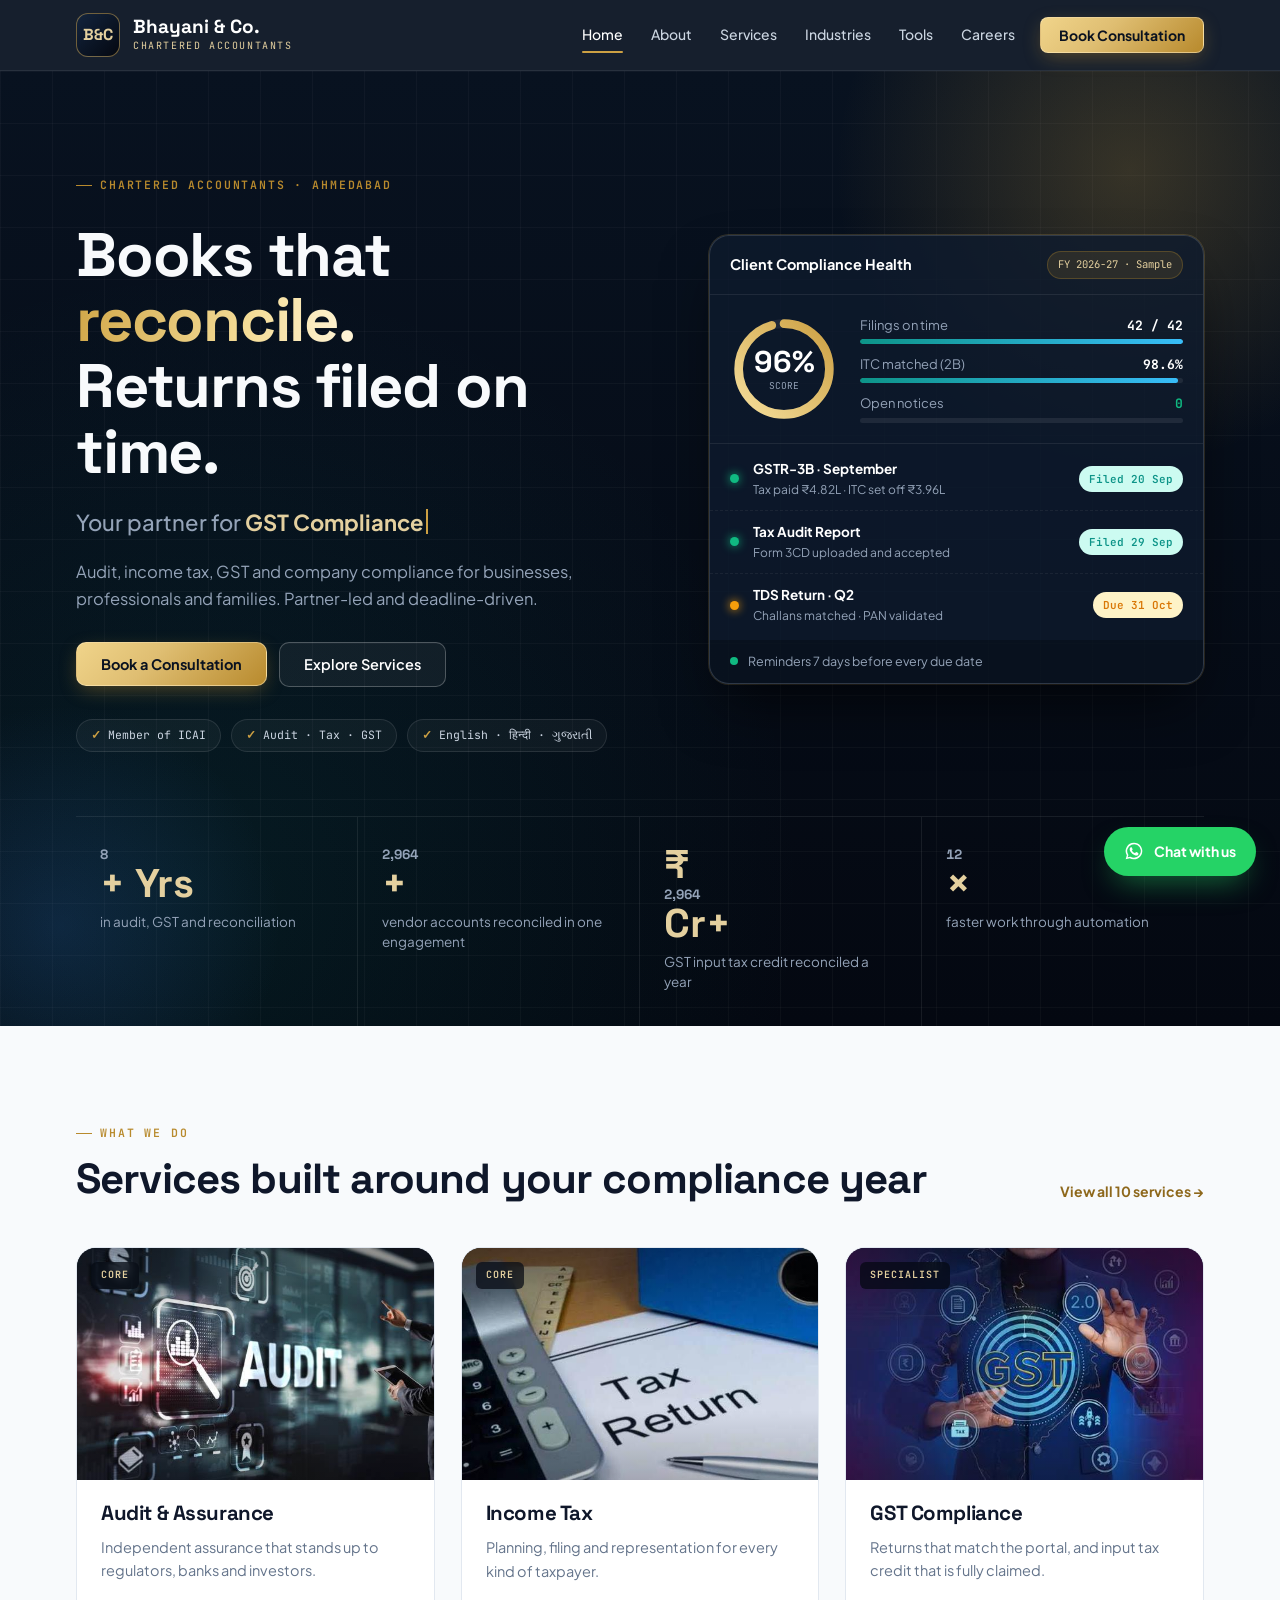
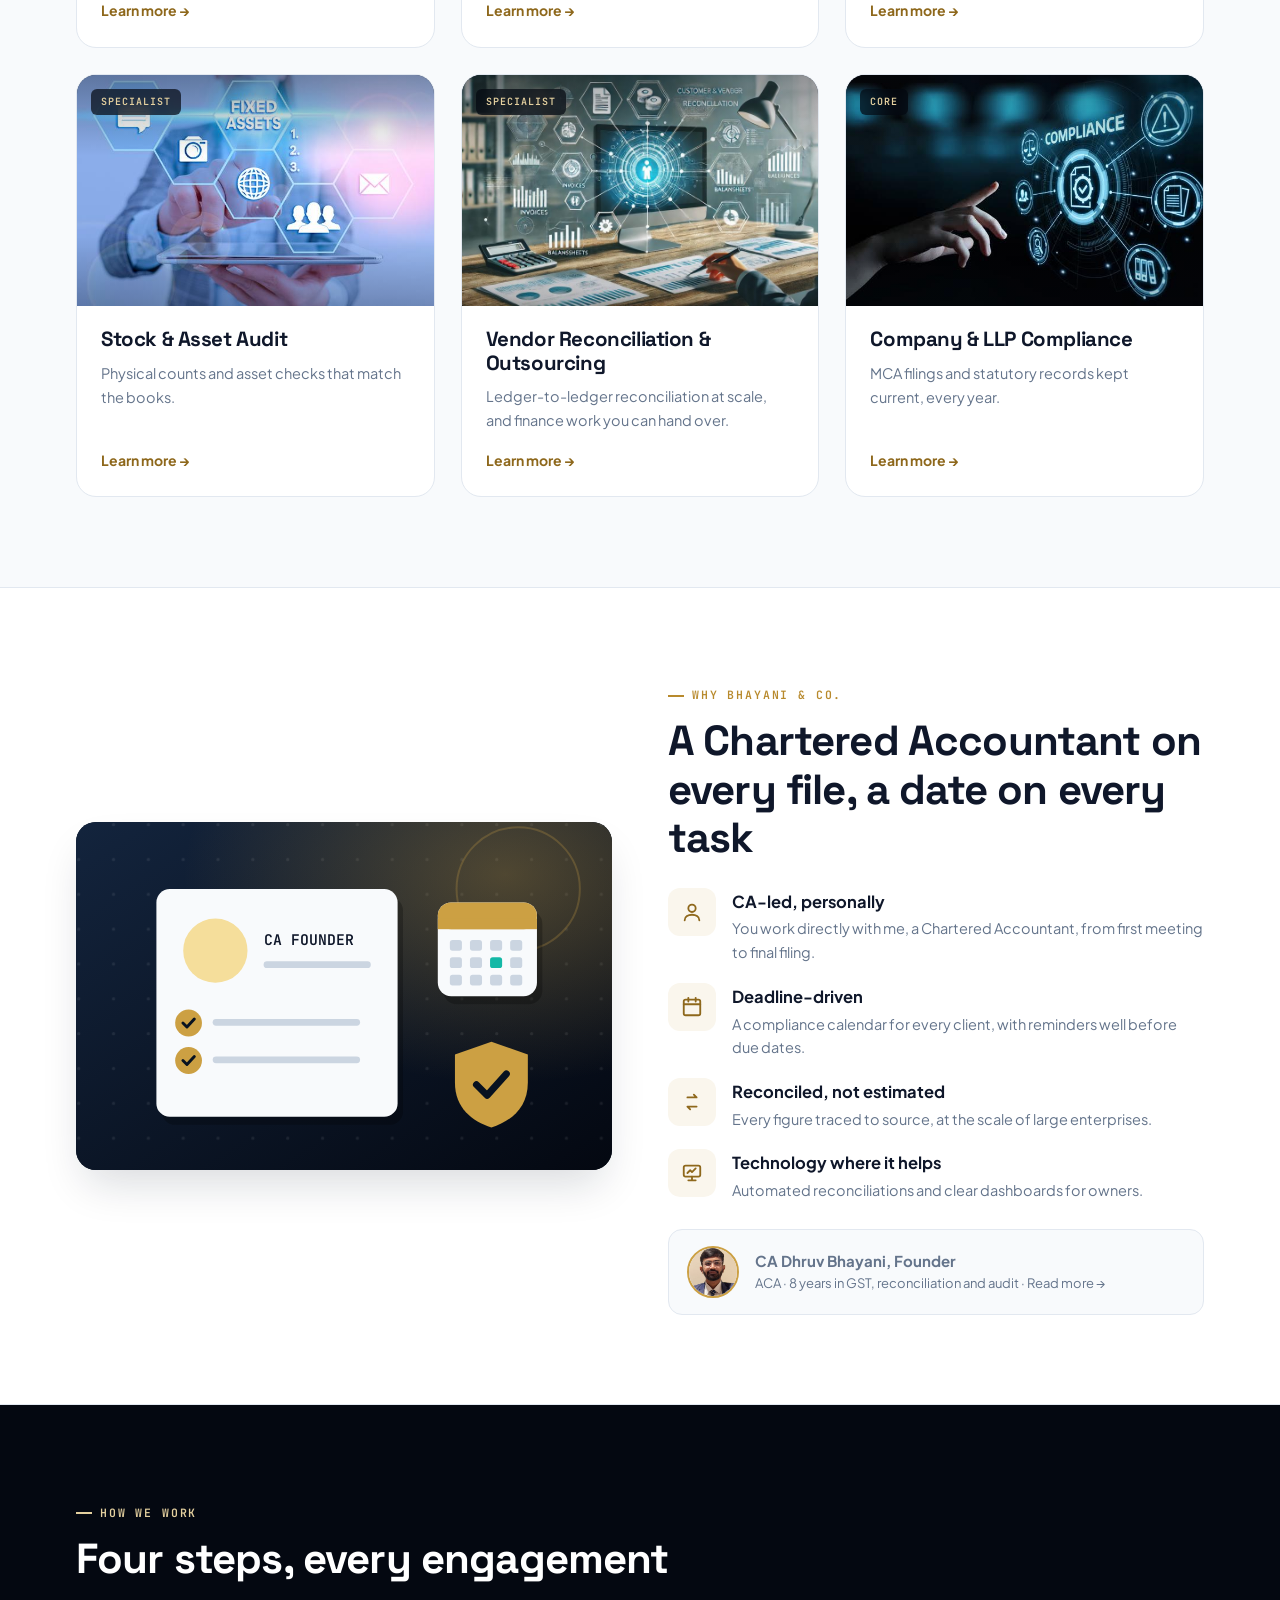
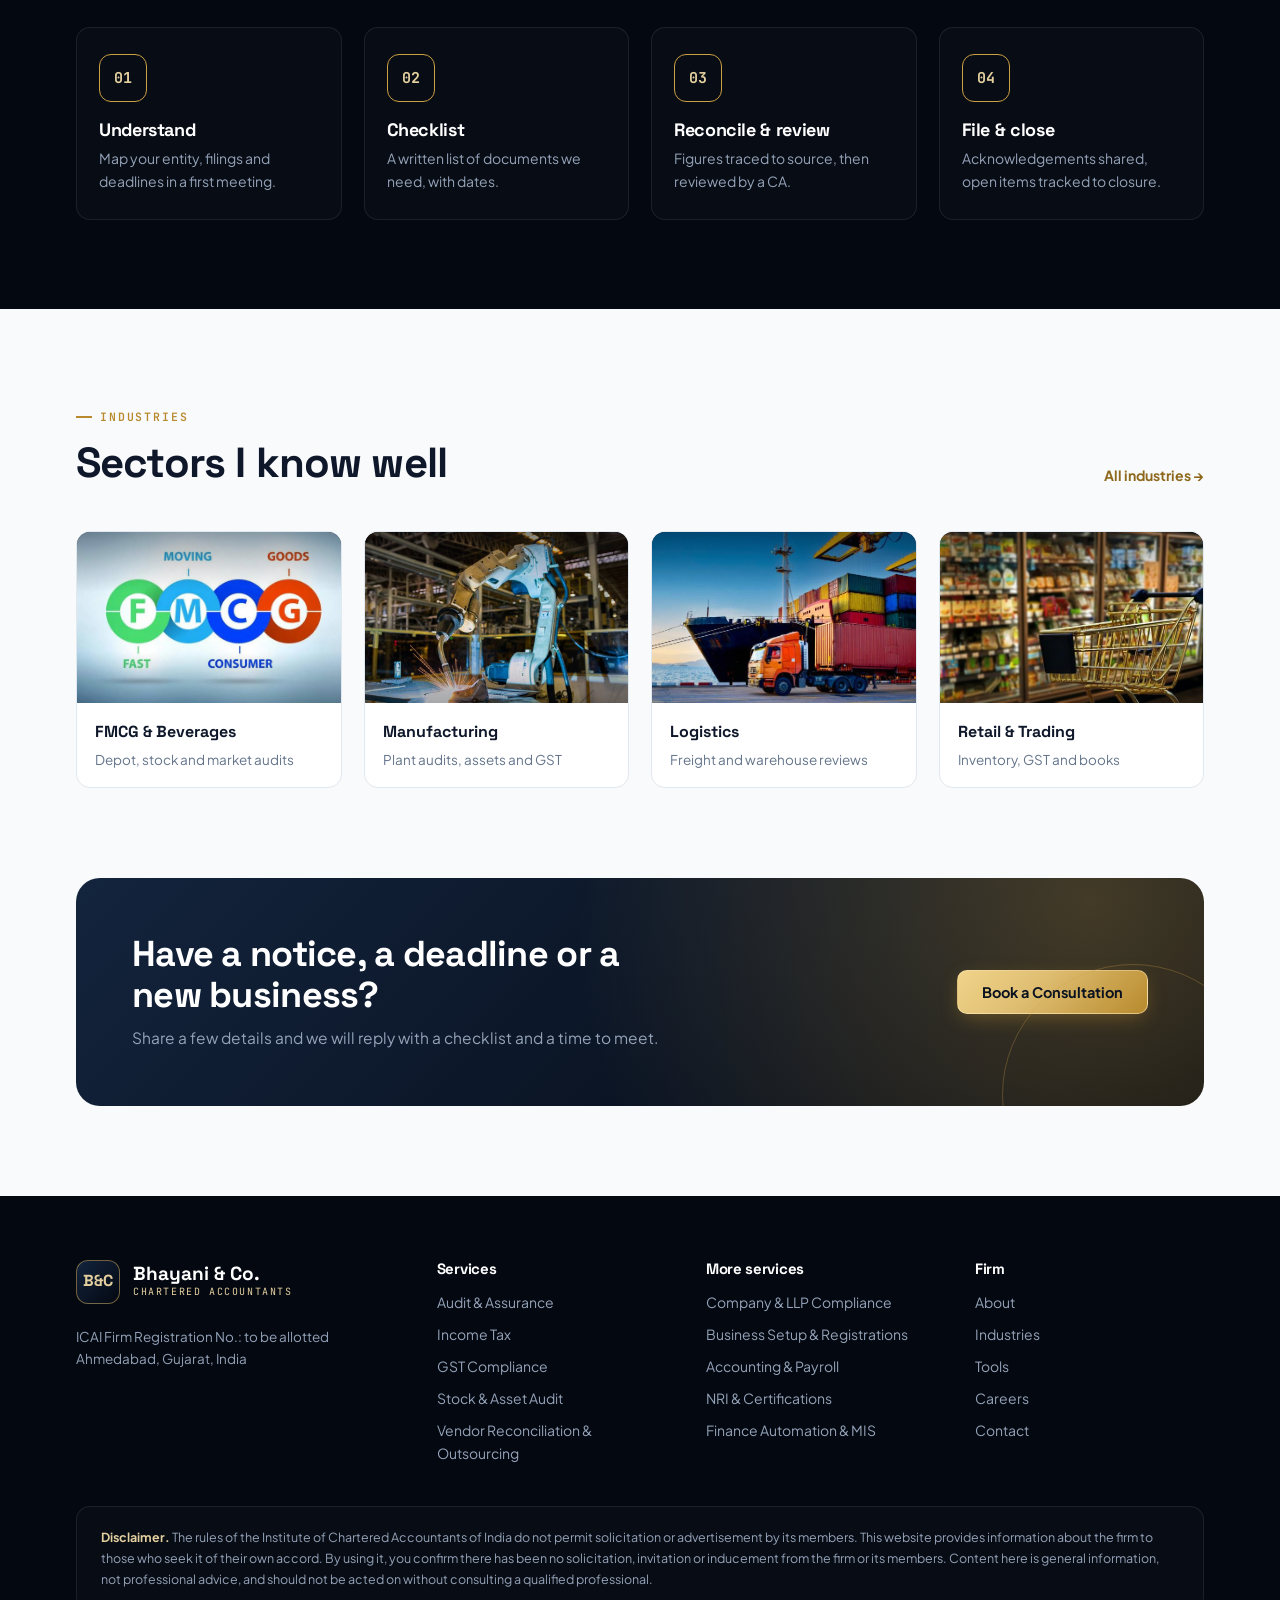
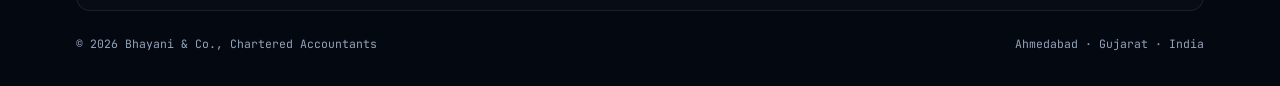
==== index.html @ aac31886 "Bhayani & Co. website Co-Authored-By: Claude Opus 5.5 <noreply@anthropic.com> Claude-Session: https:" ====
<!doctype html><html><head><meta charset=utf8><meta name=viewport content="width=device-width,initial-scale=1,viewport-fit=cover"><style>:root{color-scheme:light;box-sizing:border-box;padding-top:env(safe-area-inset-top,0px);padding-bottom:env(safe-area-inset-bottom,0px)}html{scroll-padding-top:env(safe-area-inset-top,0px)}body{margin:0;padding:0;font:14px -apple-system,BlinkMacSystemFont,sans-serif;background:#fff;color:#000}img{max-width:100%}[hidden]:not([hidden=until-found i]){display:none!important}</style></head><body>
<title>Bhayani &amp; Co. Chartered Accountants</title>
<meta name="description" content="Chartered Accountants in Ahmedabad: Audit, Income Tax, GST, Stock &amp; Asset Audit, Vendor Reconciliation, Company Compliance and Finance Automation.">
<link rel="preconnect" href="https://fonts.googleapis.com">
<link rel="preconnect" href="https://fonts.gstatic.com" crossorigin>
<link href="https://fonts.googleapis.com/css2?family=JetBrains+Mono:wght@400;500;600&family=Plus+Jakarta+Sans:wght@400;500;600;700;800&family=Space+Grotesk:wght@500;600;700&display=swap" rel="stylesheet">
<style>
:root{
  --navy-950:#040811; --navy-900:#081220; --navy-850:#0D1A2D; --navy-800:#13243D; --navy-700:#1D3457;
  --gold-50:#FAF6ED; --gold-100:#F4ECD7; --gold-200:#E4D09F; --gold-400:#CCA043; --gold-500:#B88A2D; --gold-600:#8E681C;
  --bg:#F8FAFC; --surface:#FFFFFF; --surface-alt:#F1F5F9; --border:#E2E8F0; --border-subtle:#EDF2F7;
  --ink:#0F172A; --ink-2:#334155; --muted:#64748B;
  --ok:#0D9488; --ok-soft:#CCFBF1; --warn:#D97706; --warn-soft:#FEF3C7; --flag:#E11D48; --flag-soft:#FFE4E6;
  --f-sans:"Plus Jakarta Sans",system-ui,-apple-system,"Segoe UI",sans-serif;
  --f-display:"Space Grotesk","Segoe UI",sans-serif;
  --f-mono:"JetBrains Mono",ui-monospace,Consolas,monospace;
  --shadow-sm:0 2px 6px -1px rgba(15,23,42,.06); --shadow-md:0 10px 25px -4px rgba(15,23,42,.08); --shadow-lg:0 22px 44px -10px rgba(15,23,42,.16);
  --wrap:1200px; --r-lg:20px; --r-md:14px;
}
[hidden]{display:none!important}
*{box-sizing:border-box;margin:0;padding:0}
html{scroll-behavior:smooth;scroll-padding-top:86px}
body{background:var(--bg);color:var(--ink);font-family:var(--f-sans);font-size:15.5px;line-height:1.65;-webkit-font-smoothing:antialiased;overflow-x:hidden}
a{color:inherit;text-decoration:none}
img{max-width:100%;display:block}
h1,h2,h3,h4{font-family:var(--f-display);letter-spacing:-.02em;line-height:1.15}
.wrap{max-width:var(--wrap);margin:0 auto;padding-inline:clamp(18px,4vw,36px)}
section{padding-block:clamp(56px,7vw,96px)}
:focus-visible{outline:2px solid var(--gold-400);outline-offset:3px;border-radius:6px}

/* progress */
#scroll-progress{position:fixed;top:0;left:0;height:3px;width:100%;transform-origin:left;transform:scaleX(0);background:linear-gradient(90deg,var(--gold-400),#F5DE9B);z-index:9999}

/* buttons */
.btn{display:inline-flex;align-items:center;justify-content:center;gap:8px;font:600 14.5px/1 var(--f-sans);padding:14px 24px;border-radius:10px;cursor:pointer;transition:transform .25s cubic-bezier(.16,1,.3,1),box-shadow .25s,border-color .25s,background .25s;border:1px solid transparent;white-space:nowrap;position:relative;overflow:hidden}
.btn:hover{transform:translateY(-2px)}
.btn-gold{background:linear-gradient(135deg,#F0D48A 0%,#DFBE72 40%,#B88A2D 100%);color:#0A1220;font-weight:700;box-shadow:0 6px 20px -4px rgba(184,138,45,.45);border-color:rgba(255,236,190,.5)}
.btn-gold:hover{box-shadow:0 12px 28px -6px rgba(204,160,67,.7),0 0 0 3px rgba(204,160,67,.18)}
.btn-gold::after{content:"";position:absolute;inset:0;background:linear-gradient(110deg,transparent 30%,rgba(255,255,255,.5) 50%,transparent 70%);transform:translateX(-120%);transition:transform .7s ease}
.btn-gold:hover::after{transform:translateX(120%)}
.btn-outline{border-color:rgba(255,255,255,.25);color:#fff;background:rgba(255,255,255,.05)}
.btn-outline:hover{border-color:var(--gold-400);background:rgba(255,255,255,.1)}
.btn-ghost{background:var(--surface);border-color:var(--border);color:var(--ink)}
.btn-ghost:hover{border-color:var(--gold-400);box-shadow:var(--shadow-sm)}
.btn-sm{padding:10px 16px;font-size:13.5px;border-radius:9px}
.link-arrow{display:inline-flex;align-items:center;gap:6px;font-weight:700;font-size:14px;color:var(--gold-600);transition:gap .25s}
.link-arrow:hover{gap:10px}

/* headings */
.eyebrow{display:inline-flex;align-items:center;gap:8px;font-family:var(--f-mono);font-size:11.5px;text-transform:uppercase;letter-spacing:.16em;color:var(--gold-500);font-weight:600;margin-bottom:12px}
.eyebrow::before{content:"";width:16px;height:1.5px;background:currentColor}
.h2{font-size:clamp(28px,3.6vw,42px);font-weight:700}
.lead{font-size:16.5px;color:var(--muted);max-width:60ch}
.sec-head{display:flex;justify-content:space-between;align-items:flex-end;gap:24px;flex-wrap:wrap;margin-bottom:44px}
.sec-head .lead{margin-top:12px}
.center{text-align:center}.center .lead{margin-inline:auto}

/* header */
.top{position:sticky;top:0;z-index:100;background:rgba(8,18,32,.94);backdrop-filter:blur(14px);-webkit-backdrop-filter:blur(14px);border-bottom:1px solid rgba(255,255,255,.08)}
.top .wrap{display:flex;align-items:center;justify-content:space-between;gap:16px;padding-block:13px}
.brand{display:flex;align-items:center;gap:13px}
.mark{width:44px;height:44px;border-radius:12px;background:linear-gradient(135deg,var(--navy-800),var(--navy-950));border:1px solid rgba(217,178,93,.5);display:grid;place-items:center;font-family:var(--f-display);font-weight:700;font-size:16px;color:var(--gold-200)}
.brand-name b{font-family:var(--f-display);font-size:19px;font-weight:700;color:#fff;display:block;line-height:1.15}
.brand-name small{font-family:var(--f-mono);font-size:10px;letter-spacing:.16em;text-transform:uppercase;color:var(--gold-200);display:block}
.nav{display:flex;align-items:center;gap:2px}
.nav a{font-size:14px;font-weight:500;color:#CBD5E1;padding:8px 13px;border-radius:8px;transition:color .2s,background .2s;position:relative}
.nav a:hover{color:#fff;background:rgba(255,255,255,.06)}
.nav a.on{color:#fff}
.nav a.on::after{content:"";position:absolute;left:13px;right:13px;bottom:2px;height:2px;border-radius:2px;background:var(--gold-400)}
.nav a.btn-gold,.nav a.btn-gold:hover{color:#0A1220;font-weight:700;background:linear-gradient(135deg,#F0D48A 0%,#DFBE72 40%,#B88A2D 100%);margin-left:10px;padding:10px 18px}
.nav a.btn-gold::after{content:"";position:absolute;inset:0;left:0;right:0;bottom:0;height:auto;border-radius:0;background:linear-gradient(110deg,transparent 30%,rgba(255,255,255,.5) 50%,transparent 70%);transform:translateX(-120%);transition:transform .7s ease}
.nav a.btn-gold:hover::after{transform:translateX(120%)}
.menu-btn{display:none;background:transparent;border:1px solid rgba(255,255,255,.2);color:#fff;padding:8px 14px;border-radius:8px;cursor:pointer;font:600 14px var(--f-sans)}
@media (max-width:1020px){
  .menu-btn{display:block}
  .nav{display:none;position:absolute;top:100%;left:0;right:0;flex-direction:column;align-items:stretch;background:var(--navy-900);border-bottom:1px solid rgba(255,255,255,.1);padding:14px 22px 22px;gap:4px}
  .nav.open{display:flex;animation:drop .3s ease}
  .nav a{padding:12px}
  .nav a.on::after{display:none}
  .nav a.btn-gold{margin:8px 0 0;justify-content:center}
}
@keyframes drop{from{opacity:0;transform:translateY(-8px)}to{opacity:1;transform:none}}

/* pages */
.page{animation:pageIn .55s cubic-bezier(.16,1,.3,1)}
@keyframes pageIn{from{opacity:0;transform:translateY(16px)}to{opacity:1;transform:none}}

/* page banner (inner pages) */
.banner{position:relative;overflow:hidden;color:#fff;background:radial-gradient(circle at 85% 20%,rgba(204,160,67,.2),transparent 45%),linear-gradient(180deg,var(--navy-900),var(--navy-950));padding-block:clamp(56px,7vw,88px) clamp(48px,6vw,72px)}
.banner::before{content:"";position:absolute;inset:0;background-image:linear-gradient(rgba(255,255,255,.03) 1px,transparent 1px),linear-gradient(90deg,rgba(255,255,255,.03) 1px,transparent 1px);background-size:52px 52px}
.banner .wrap{position:relative;display:grid;grid-template-columns:1.1fr .9fr;gap:40px;align-items:center}
.banner h1{font-size:clamp(32px,4.4vw,54px);font-weight:700;margin-bottom:14px}
.banner p{color:#94A3B8;font-size:16.5px;max-width:56ch}
.crumbs{font-family:var(--f-mono);font-size:12px;color:#94A3B8;margin-bottom:16px;letter-spacing:.06em}
.crumbs a{color:var(--gold-200)}
.banner .art{border-radius:var(--r-lg);overflow:hidden;box-shadow:0 30px 60px -20px rgba(0,0,0,.6);border:1px solid rgba(255,255,255,.12)}
@media (max-width:860px){.banner .wrap{grid-template-columns:1fr}.banner .art{max-width:520px}}

/* ---------- HOME HERO ---------- */
.hero{position:relative;overflow:hidden;color:#F8FAFC;background:radial-gradient(circle at 15% 85%,rgba(13,148,136,.12),transparent 45%),linear-gradient(180deg,var(--navy-900) 0%,var(--navy-950) 100%);padding-block:clamp(56px,8vw,96px) 0}
.hero::before{content:"";position:absolute;inset:0;background-image:linear-gradient(rgba(255,255,255,.03) 1px,transparent 1px),linear-gradient(90deg,rgba(255,255,255,.03) 1px,transparent 1px);background-size:52px 52px;pointer-events:none}
.hero-glow{position:absolute;border-radius:50%;pointer-events:none}
.hero-glow.g1{width:640px;height:640px;right:-170px;top:-220px;background:radial-gradient(circle,rgba(204,160,67,.24),transparent 65%);animation:drift 14s ease-in-out infinite alternate}
.hero-glow.g2{width:480px;height:480px;left:-180px;bottom:-140px;background:radial-gradient(circle,rgba(56,120,220,.18),transparent 65%);animation:drift2 18s ease-in-out infinite alternate}
@keyframes drift{50%{transform:translate(-90px,60px) scale(1.12)}100%{transform:translate(-30px,140px) scale(.95)}}
@keyframes drift2{to{transform:translate(120px,-80px) scale(1.15)}}
.scan{position:absolute;inset:0;pointer-events:none;overflow:hidden}
.scan::before{content:"";position:absolute;left:0;right:0;height:140px;top:-140px;background:linear-gradient(180deg,transparent,rgba(204,160,67,.07),transparent);animation:scan 7s linear 2.4s infinite}
@keyframes scan{to{transform:translateY(1400px)}}
.hero-grid{position:relative;z-index:1;display:grid;grid-template-columns:1.08fr .92fr;gap:52px;align-items:center}
.hero h1{font-size:clamp(36px,4.8vw,62px);font-weight:700;line-height:1.07;margin:16px 0 18px}
.hero h1 .g{background-image:linear-gradient(100deg,#D0A647 0%,#F5DE9B 30%,#FFF4D6 45%,#F5DE9B 60%,#D0A647 100%);background-size:220% 100%;-webkit-background-clip:text;background-clip:text;color:transparent;animation:shine 5s ease-in-out 2.2s infinite}
@keyframes shine{0%{background-position:100% 0}60%,100%{background-position:-120% 0}}
.typed{font-size:clamp(17px,2vw,22px);color:#94A3B8;margin-bottom:18px;font-weight:500;min-height:1.6em}
.typed b{color:var(--gold-200);font-weight:700}
.typed .caret{display:inline-block;width:2px;height:1.1em;background:var(--gold-400);margin-left:3px;vertical-align:-3px;animation:blink 1s steps(1) infinite}
@keyframes blink{50%{opacity:0}}
.hero-lead{font-size:16.5px;color:#94A3B8;max-width:54ch;margin-bottom:30px}
.cta-row{display:flex;flex-wrap:wrap;gap:12px}
.chips{display:flex;flex-wrap:wrap;gap:10px;margin-top:32px}
.chip-pill{font-family:var(--f-mono);font-size:11.5px;color:#CBD5E1;background:rgba(255,255,255,.04);border:1px solid rgba(255,255,255,.1);padding:6px 14px;border-radius:999px}
.chip-pill b{color:var(--gold-400)}
/* dashboard */
.dash-wrap{perspective:1200px;min-width:0}
.dash-float{animation:float 6s ease-in-out 3s infinite}
@keyframes float{50%{transform:translateY(-10px)}}
.dash-tilt{transition:transform .25s ease-out;transform-style:preserve-3d}
.dash{background:rgba(14,27,46,.8);backdrop-filter:blur(16px);border:1px solid rgba(255,255,255,.14);border-radius:var(--r-lg);box-shadow:0 30px 60px -15px rgba(0,0,0,.65),0 0 0 1px rgba(217,178,93,.2);overflow:hidden}
.dash-head{padding:15px 20px;display:flex;justify-content:space-between;align-items:center;gap:10px;border-bottom:1px solid rgba(255,255,255,.08);flex-wrap:wrap}
.dash-head b{font-size:14.5px;color:#fff}
.dash-chip{font-family:var(--f-mono);font-size:10.5px;padding:4px 10px;border-radius:999px;background:rgba(184,138,45,.15);color:var(--gold-200);border:1px solid rgba(184,138,45,.3)}
.dash-body{padding:20px;display:grid;grid-template-columns:auto 1fr;gap:22px;align-items:center;border-bottom:1px solid rgba(255,255,255,.08)}
.ring-box{position:relative;width:108px;height:108px}
.ring-arc{stroke-dasharray:264;stroke-dashoffset:264;animation:arc 1.6s cubic-bezier(.2,.7,.2,1) 1.9s forwards}
@keyframes arc{to{stroke-dashoffset:12}}
.ring-val{position:absolute;inset:0;display:flex;flex-direction:column;justify-content:center;align-items:center;line-height:1}
.ring-val b{font-family:var(--f-display);font-size:30px;color:#fff}
.ring-val small{font-family:var(--f-mono);font-size:9.5px;text-transform:uppercase;color:#94A3B8;margin-top:4px}
.kpi-list{display:grid;gap:10px}
.kpi-row{display:grid;grid-template-columns:1fr auto;font-size:13px;color:#94A3B8}
.kpi-row b{font-family:var(--f-mono);color:#fff}
.kpi-bar{grid-column:1/-1;height:5px;background:rgba(255,255,255,.08);border-radius:99px;overflow:hidden;margin-top:3px}
.kpi-bar i{display:block;height:100%;border-radius:99px;background:linear-gradient(90deg,var(--ok),#38BDF8);transform-origin:left;animation:grow 1.2s cubic-bezier(.2,.7,.2,1) 2s both}
@keyframes grow{from{transform:scaleX(0)}}
.filings{list-style:none;padding:4px 0}
.filings li{display:grid;grid-template-columns:10px 1fr auto;gap:13px;align-items:center;padding:10px 20px;border-bottom:1px dashed rgba(255,255,255,.06);animation:rise .6s ease both}
.filings li:last-child{border-bottom:0}
.filings li:nth-child(1){animation-delay:2.1s}.filings li:nth-child(2){animation-delay:2.22s}.filings li:nth-child(3){animation-delay:2.34s}
.filings b{display:block;font-size:13.5px;color:#fff}
.filings small{display:block;font-size:12px;color:#94A3B8}
.fl-dot{width:9px;height:9px;border-radius:50%}
.fl-dot.ok{background:#10B981;box-shadow:0 0 10px #10B981}.fl-dot.warn{background:#F59E0B;box-shadow:0 0 10px #F59E0B}
.pill{font-family:var(--f-mono);font-size:11px;font-weight:600;padding:4px 10px;border-radius:999px;white-space:nowrap}
.pill.ok{background:var(--ok-soft);color:var(--ok)}.pill.medium{background:var(--warn-soft);color:var(--warn)}.pill.urgent{background:var(--flag-soft);color:var(--flag)}
.dash-foot{padding:11px 20px;font-size:12.5px;color:#94A3B8;background:rgba(0,0,0,.25);display:flex;align-items:center;gap:10px}
.pulse-dot{width:8px;height:8px;border-radius:50%;background:#10B981;animation:pulse 2s infinite;flex:none}
@keyframes pulse{0%{box-shadow:0 0 0 0 rgba(16,185,129,.7)}70%{box-shadow:0 0 0 8px rgba(16,185,129,0)}100%{box-shadow:0 0 0 0 rgba(16,185,129,0)}}
/* stats */
.figures{position:relative;z-index:1;margin-top:64px;display:grid;grid-template-columns:repeat(4,1fr);border-top:1px solid rgba(255,255,255,.08)}
.figures>div{padding:28px 24px 34px;border-right:1px solid rgba(255,255,255,.08)}
.figures>div:last-child{border-right:0}
.figures strong{display:block;font-family:var(--f-display);font-size:clamp(28px,3.2vw,40px);font-weight:700;color:var(--gold-200);line-height:1;margin-bottom:8px;font-variant-numeric:tabular-nums}
.figures span{font-size:13.5px;color:#94A3B8;line-height:1.45;display:block}
@media (max-width:900px){.hero-grid{grid-template-columns:1fr}.figures{grid-template-columns:1fr 1fr}.figures>div:nth-child(2){border-right:0}.figures>div:nth-child(-n+2){border-bottom:1px solid rgba(255,255,255,.08)}}

/* ---------- ART (illustration / photo slot) ---------- */
.art{position:relative;aspect-ratio:400/260;background:var(--navy-900);overflow:hidden;max-width:100%}
.art svg,.art img{position:absolute;inset:0;width:100%;height:100%;object-fit:cover;transition:transform .7s cubic-bezier(.16,1,.3,1)}
.art img+.shade{position:absolute;inset:0;background:linear-gradient(180deg,rgba(4,8,17,.35) 0%,transparent 35%,transparent 70%,rgba(4,8,17,.25) 100%);pointer-events:none}
.art .fl{animation:artFloat 5s ease-in-out infinite}
.art .fl2{animation:artFloat 6s ease-in-out .8s infinite}
.art .pul{animation:artPulse 3.5s ease-in-out infinite;transform-box:fill-box;transform-origin:center}
@keyframes artFloat{50%{transform:translateY(-6px)}}
@keyframes artPulse{50%{opacity:.45;transform:scale(1.08)}}

/* ---------- SERVICE CARDS ---------- */
.svc-grid{display:grid;grid-template-columns:repeat(3,minmax(0,1fr));gap:26px}
.svc-card{background:var(--surface);border:1px solid var(--border);border-radius:var(--r-lg);overflow:hidden;display:flex;flex-direction:column;transition:transform .35s cubic-bezier(.16,1,.3,1),box-shadow .35s,border-color .35s;position:relative;isolation:isolate}
.svc-card:hover{transform:translateY(-6px);box-shadow:var(--shadow-lg);border-color:var(--gold-400)}
.svc-card:hover .art svg,.svc-card:hover .art img,.ind-card:hover .art svg,.ind-card:hover .art img{transform:scale(1.07)}
.svc-card .tagrow{position:absolute;top:14px;left:14px;z-index:2;display:flex;gap:6px}
.tag{font-family:var(--f-mono);font-size:10px;font-weight:600;text-transform:uppercase;letter-spacing:.1em;padding:5px 10px;border-radius:6px;background:rgba(4,8,17,.7);color:var(--gold-200);backdrop-filter:blur(6px)}
.tag.light{background:rgba(255,255,255,.9);color:var(--ink-2)}
.svc-body{padding:22px 24px 24px;display:flex;flex-direction:column;gap:10px;flex:1}
.svc-body h3{font-size:20.5px;font-weight:700}
.svc-body p{font-size:14.5px;color:var(--muted)}
.svc-body .link-arrow{margin-top:auto;padding-top:6px}
.svc-card::after{content:"";position:absolute;left:0;bottom:0;height:3px;width:100%;background:linear-gradient(90deg,var(--gold-500),#F5DE9B);transform:scaleX(0);transform-origin:left;transition:transform .45s cubic-bezier(.2,.7,.2,1)}
.svc-card:hover::after{transform:scaleX(1)}
@media (max-width:1000px){.svc-grid{grid-template-columns:repeat(2,minmax(0,1fr))}}
@media (max-width:640px){.svc-grid{grid-template-columns:1fr}}
.filters{display:flex;flex-wrap:wrap;gap:8px;margin-bottom:30px}
.chip-btn{font:600 13.5px var(--f-sans);padding:9px 18px;border-radius:999px;border:1px solid var(--border);background:var(--surface);color:var(--muted);cursor:pointer;transition:all .2s}
.chip-btn:hover{border-color:var(--gold-400);color:var(--ink)}
.chip-btn[aria-pressed="true"]{background:var(--navy-900);color:#fff;border-color:var(--navy-900)}
.svc-card.pop{animation:pop .45s cubic-bezier(.2,.7,.2,1) both;animation-delay:var(--pd,0s)}
@keyframes pop{from{opacity:0;transform:translateY(14px) scale(.98)}}

/* ---------- WHY ---------- */
.why{display:grid;grid-template-columns:1fr 1fr;gap:56px;align-items:center}
.why .art{border-radius:var(--r-lg);box-shadow:var(--shadow-lg)}
.why-list{display:grid;gap:18px;margin-top:26px}
.why-item{display:grid;grid-template-columns:48px 1fr;gap:16px;align-items:start}
.why-ico{width:48px;height:48px;border-radius:12px;background:var(--gold-50);color:var(--gold-600);display:grid;place-items:center;transition:transform .45s cubic-bezier(.3,1.6,.4,1),background .3s,color .3s}
.why-item:hover .why-ico{transform:rotate(-8deg) scale(1.1);background:var(--navy-900);color:var(--gold-200)}
.why-item b{display:block;font-size:16.5px;margin-bottom:2px}
.why-item p{font-size:14.5px;color:var(--muted)}
@media (max-width:900px){.why{grid-template-columns:1fr;gap:32px}}

/* ---------- PROCESS ---------- */
.dark{background:var(--navy-950);color:#fff}
.dark .lead{color:#94A3B8}
.dark .eyebrow{color:var(--gold-200)}
.steps{display:grid;grid-template-columns:repeat(4,1fr);gap:22px;list-style:none;counter-reset:s;margin-top:8px}
.step{position:relative;padding:26px 22px;border:1px solid rgba(255,255,255,.08);border-radius:var(--r-md);background:rgba(255,255,255,.02);transition:border-color .3s,background .3s,transform .35s cubic-bezier(.16,1,.3,1)}
.step:hover{border-color:rgba(204,160,67,.5);background:rgba(204,160,67,.05);transform:translateY(-4px)}
.step::before{counter-increment:s;content:counter(s,decimal-leading-zero);display:grid;place-items:center;width:46px;height:46px;border-radius:12px;border:1.5px solid var(--gold-400);color:var(--gold-200);font:700 15px var(--f-mono);margin-bottom:18px;transition:background .3s,color .3s,transform .35s}
.step:hover::before{background:var(--gold-400);color:var(--navy-950);transform:rotate(-6deg)}
.step h4{font-size:18px;margin-bottom:6px}
.step p{font-size:14px;color:#94A3B8}
@media (max-width:900px){.steps{grid-template-columns:1fr 1fr}}
@media (max-width:520px){.steps{grid-template-columns:1fr}}

/* ---------- CTA band ---------- */
.cta-band{position:relative;overflow:hidden;border-radius:24px;padding:clamp(34px,5vw,56px);background:radial-gradient(circle at 90% 10%,rgba(204,160,67,.3),transparent 50%),linear-gradient(135deg,var(--navy-800),var(--navy-950));color:#fff;display:flex;justify-content:space-between;align-items:center;gap:28px;flex-wrap:wrap}
.cta-band h2{font-size:clamp(24px,3vw,36px);max-width:22ch}
.cta-band p{color:#94A3B8;margin-top:8px}
.cta-band::after{content:"";position:absolute;width:260px;height:260px;right:-60px;bottom:-120px;border-radius:50%;border:1px solid rgba(204,160,67,.3);animation:spin 30s linear infinite}
@keyframes spin{to{transform:rotate(360deg)}}

/* ---------- INDUSTRIES ---------- */
.ind-grid{display:grid;grid-template-columns:repeat(4,minmax(0,1fr));gap:22px}
.ind-card{border-radius:var(--r-md);overflow:hidden;background:var(--surface);border:1px solid var(--border);transition:transform .35s cubic-bezier(.16,1,.3,1),box-shadow .35s,border-color .35s}
.ind-card:hover{transform:translateY(-5px);box-shadow:var(--shadow-lg);border-color:var(--gold-400)}
.ind-card div.t{padding:16px 18px}
.ind-card b{display:block;font-size:16px;font-family:var(--f-display)}
.ind-card span{font-size:13.5px;color:var(--muted)}
@media (max-width:1000px){.ind-grid{grid-template-columns:repeat(2,minmax(0,1fr))}}
@media (max-width:560px){.ind-grid{gap:12px}.ind-card div.t{padding:12px}.ind-card b{font-size:14.5px}.ind-card span{font-size:12.5px}}
@media (max-width:600px){.banner .art{max-width:none;aspect-ratio:400/200}.banner{padding-block:40px 36px}.svc-body{padding:18px 20px 20px}}

/* ---------- SERVICE DETAIL ---------- */
.sub-grid{display:grid;grid-template-columns:repeat(3,minmax(0,1fr));gap:20px}
.sub{background:var(--surface);border:1px solid var(--border);border-radius:var(--r-md);padding:24px;transition:transform .35s cubic-bezier(.16,1,.3,1),box-shadow .35s,border-color .35s}
.sub:hover{transform:translateY(-4px);box-shadow:var(--shadow-md);border-color:var(--gold-400)}
.sub .ic{width:44px;height:44px;border-radius:11px;background:var(--gold-50);color:var(--gold-600);display:grid;place-items:center;margin-bottom:14px;transition:transform .45s cubic-bezier(.3,1.6,.4,1),background .3s,color .3s}
.sub:hover .ic{transform:rotate(-8deg) scale(1.1);background:var(--navy-900);color:var(--gold-200)}
.sub h4{font-size:16.5px;margin-bottom:6px}
.sub p{font-size:14px;color:var(--muted)}
@media (max-width:960px){.sub-grid{grid-template-columns:1fr 1fr}}
@media (max-width:560px){.sub-grid{grid-template-columns:1fr}}
.two-col{display:grid;grid-template-columns:1fr 1fr;gap:26px;margin-top:40px}
.panel{background:var(--surface);border:1px solid var(--border);border-radius:var(--r-lg);padding:28px}
.panel h3{font-size:19px;margin-bottom:14px}
.panel ul{list-style:none;display:grid;gap:10px}
.panel li{display:grid;grid-template-columns:20px 1fr;gap:10px;font-size:14.5px;color:var(--ink-2)}
.panel li::before{content:"✓";color:var(--ok);font-weight:800}
.panel.navy{background:linear-gradient(135deg,var(--navy-850),var(--navy-950));color:#fff;border-color:transparent}
.panel.navy p{color:#94A3B8;margin-bottom:18px}
@media (max-width:820px){.two-col{grid-template-columns:1fr}}
.more-svc{display:flex;gap:10px;flex-wrap:wrap;margin-top:20px}
.more-svc a{font-size:13.5px;font-weight:600;padding:8px 14px;border-radius:999px;border:1px solid var(--border);background:var(--surface);transition:border-color .2s,transform .2s}
.more-svc a:hover{border-color:var(--gold-400);transform:translateY(-2px)}

/* ---------- ABOUT ---------- */
.values{display:grid;grid-template-columns:repeat(3,minmax(0,1fr));gap:20px}
.value{padding:26px;border-radius:var(--r-md);background:var(--surface);border:1px solid var(--border);transition:transform .35s cubic-bezier(.16,1,.3,1),box-shadow .35s}
.value:hover{transform:translateY(-4px);box-shadow:var(--shadow-md)}
.value b{display:block;font-family:var(--f-display);font-size:18px;margin:12px 0 6px}
.value p{font-size:14.5px;color:var(--muted)}
@media (max-width:860px){.values{grid-template-columns:1fr}}
.partners{display:grid;grid-template-columns:1fr 1fr;gap:26px}
.person{background:var(--surface);border:1px solid var(--border);border-radius:var(--r-lg);overflow:hidden;transition:transform .35s cubic-bezier(.16,1,.3,1),box-shadow .35s}
.person:hover{transform:translateY(-4px);box-shadow:var(--shadow-lg)}
.person-head{background:linear-gradient(135deg,var(--navy-850),var(--navy-950));color:#fff;padding:26px 28px;display:flex;align-items:center;gap:20px}
.avatar{width:74px;height:74px;border-radius:50%;border:2px solid var(--gold-400);background:var(--navy-900);color:var(--gold-200);font:700 25px var(--f-display);display:grid;place-items:center;flex:none}
.avatar.tbd{border-style:dashed;color:#64748B}
.person-head h3{font-size:22px}
.quals{font-family:var(--f-mono);font-size:12px;color:var(--gold-200);margin-top:4px}
.person-body{padding:24px 28px 28px;display:grid;gap:14px}
.person-body p{font-size:14.5px;color:var(--muted)}
.areas{display:flex;flex-wrap:wrap;gap:8px}
.areas span{font-size:12.5px;font-weight:600;padding:5px 11px;border-radius:6px;background:var(--surface-alt);color:var(--ink-2)}
@media (max-width:860px){.partners{grid-template-columns:1fr}}


/* ---------- FOUNDER ---------- */
.founder{display:grid;grid-template-columns:340px 1fr;gap:48px;align-items:start}
.prof{position:sticky;top:100px;background:linear-gradient(160deg,var(--navy-850),var(--navy-950));color:#fff;border-radius:var(--r-lg);padding:32px 28px;text-align:center;box-shadow:var(--shadow-lg);display:grid;justify-items:center;gap:10px;overflow:hidden;isolation:isolate}
.prof::before{content:"";position:absolute;width:300px;height:300px;top:-150px;right:-120px;border-radius:50%;background:radial-gradient(circle,rgba(204,160,67,.3),transparent 65%);z-index:-1}
.prof-photo{width:148px;height:148px;border-radius:50%;padding:4px;background:conic-gradient(from 0deg,#F5DE9B,#B88A2D,#F5DE9B,#B88A2D,#F5DE9B);animation:spin 12s linear infinite;margin-bottom:8px;position:relative}
.prof-photo>*{animation:spin 12s linear infinite reverse}
.prof-photo img{object-position:50% 30%}
.prof-photo span,.prof-photo img{width:100%;height:100%;border-radius:50%;display:grid;place-items:center;background:var(--navy-900);border:4px solid var(--navy-900);font:700 44px var(--f-display);color:var(--gold-200);object-fit:cover}
.prof h3{font-size:24px}
.prof .quals{margin:0}
.prof-tag{font-size:13px;color:#94A3B8;line-height:1.5;margin-bottom:6px}
.prof-facts{list-style:none;width:100%;margin-top:14px;border-top:1px solid rgba(255,255,255,.1);text-align:left}
.prof-facts li{display:flex;justify-content:space-between;gap:12px;padding:10px 0;border-bottom:1px solid rgba(255,255,255,.08);font-size:13.5px}
.prof-facts small{font-family:var(--f-mono);font-size:10.5px;text-transform:uppercase;letter-spacing:.08em;color:#94A3B8;padding-top:2px}
.prof-facts span{font-weight:600;text-align:right;min-width:0;overflow-wrap:anywhere}
.bio{display:grid;gap:26px;min-width:0}
.bio p{color:var(--ink-2);font-size:15.5px;margin-bottom:12px;max-width:68ch}
.bio .bio-lead{font-family:var(--f-display);font-size:clamp(19px,2vw,23px);font-weight:600;color:var(--ink);line-height:1.4}
.bio-stats{display:grid;grid-template-columns:repeat(4,minmax(0,1fr));gap:1px;background:var(--border);border:1px solid var(--border);border-radius:var(--r-md);overflow:hidden}
.bio-stats div{background:var(--bg);padding:18px 16px}
.bio-stats b{display:block;font-family:var(--f-display);font-size:24px;color:var(--gold-600);line-height:1.1;margin-bottom:4px}
.bio-stats span{font-size:12.5px;color:var(--muted);line-height:1.4;display:block}
.bio-h{font-family:var(--f-mono);font-size:12px;text-transform:uppercase;letter-spacing:.14em;color:var(--gold-600);margin-bottom:12px}
.timeline{list-style:none;position:relative;padding-left:28px;display:grid;gap:22px;margin-top:-14px}
.timeline::before{content:"";position:absolute;left:7px;top:6px;bottom:6px;width:2px;background:linear-gradient(180deg,var(--gold-400),var(--border))}
.timeline li{position:relative}
.timeline li::before{content:"";position:absolute;left:-27px;top:5px;width:12px;height:12px;border-radius:50%;background:var(--surface);border:3px solid var(--gold-400);transition:transform .3s,background .3s}
.timeline li:first-child::before{background:var(--gold-400);box-shadow:0 0 0 5px rgba(204,160,67,.2)}
.timeline li:hover::before{transform:scale(1.3);background:var(--gold-400)}
.timeline .when{font-family:var(--f-mono);font-size:11.5px;color:var(--muted)}
.timeline b{display:block;font-size:16.5px;font-family:var(--f-display)}
.timeline em{display:block;font-style:normal;font-size:13.5px;color:var(--gold-600);font-weight:600;margin-bottom:4px}
.timeline p{font-size:14.5px;margin:0;color:var(--muted)}
.bio-grid{display:grid;grid-template-columns:1fr 1fr;gap:32px}
.edu{list-style:none;display:grid;gap:12px}
.edu b{display:block;font-size:15px}
.edu span{font-size:13.5px;color:var(--muted)}
@media (max-width:980px){.founder{grid-template-columns:1fr}.prof{position:static;max-width:460px;margin-inline:auto;width:100%}.bio-stats{grid-template-columns:1fr 1fr}}
@media (max-width:600px){.bio-grid{grid-template-columns:1fr}}
.founder-strip{display:flex;align-items:center;gap:16px;margin-top:26px;padding:16px 18px;border:1px solid var(--border);border-radius:var(--r-md);background:var(--bg);transition:border-color .3s,transform .3s}
.founder-strip:hover{border-color:var(--gold-400);transform:translateY(-2px)}
.founder-strip .fs-ph{width:52px;height:52px;border-radius:50%;flex:none;border:2px solid var(--gold-400);background:var(--navy-900);color:var(--gold-200);display:grid;place-items:center;font:700 18px var(--f-display);overflow:hidden}
.founder-strip .fs-ph img{width:100%;height:100%;object-fit:cover}
.founder-strip b{display:block;font-size:15px}
.founder-strip span{font-size:13px;color:var(--muted)}

/* ---------- TOOLS ---------- */
.tools-grid{display:grid;grid-template-columns:.95fr 1.05fr;gap:26px}
.tool-card{background:var(--surface);border:1px solid var(--border);border-radius:var(--r-lg);box-shadow:var(--shadow-sm);overflow:hidden}
.tool-header{padding:20px 24px;border-bottom:1px solid var(--border);display:flex;justify-content:space-between;align-items:center;flex-wrap:wrap;gap:12px}
.tool-header h3{font-size:19px}
.tool-header small{font-family:var(--f-mono);font-size:11px;color:var(--muted)}
.calc-body{padding:24px;display:grid;gap:18px}
.field-lbl{display:grid;gap:7px;font-size:13.5px;font-weight:700}
.inp{font:500 15px var(--f-sans);padding:12px 14px;border-radius:10px;border:1px solid var(--border);background:var(--bg);color:var(--ink);width:100%;transition:border-color .2s,box-shadow .2s}
.inp:focus{outline:none;border-color:var(--gold-400);box-shadow:0 0 0 3px rgba(184,138,45,.22)}
.segmented{display:grid;grid-template-columns:1fr 1fr;background:var(--surface-alt);padding:4px;border-radius:10px;gap:4px}
.segmented button{border:0;background:transparent;padding:9px;border-radius:8px;font:600 13px var(--f-sans);color:var(--muted);cursor:pointer;transition:all .15s}
.segmented button[aria-pressed="true"]{background:var(--surface);color:var(--ink);box-shadow:0 2px 5px rgba(0,0,0,.08)}
.rate-pills{display:flex;flex-wrap:wrap;gap:8px}
.rate-pills button{flex:1;border:1px solid var(--border);background:var(--bg);padding:9px;border-radius:8px;font:600 13px var(--f-mono);cursor:pointer;transition:all .15s;color:var(--ink)}
.rate-pills button[aria-pressed="true"]{background:var(--gold-50);border-color:var(--gold-400);color:var(--gold-600)}
.calc-result{border-top:1px dashed var(--border);padding-top:16px;display:grid;gap:8px;font-variant-numeric:tabular-nums}
.calc-result>div{display:flex;justify-content:space-between;gap:12px;font-size:14.5px}
.calc-result .total-line{font-size:17px;font-weight:800;border-top:1px solid var(--border);padding-top:10px;color:var(--gold-600)}
.due-item{display:grid;grid-template-columns:58px 1fr auto;gap:16px;align-items:center;padding:13px 24px;border-bottom:1px solid var(--border-subtle)}
.due-item:last-child{border-bottom:0}
.due-badge{text-align:center;border-radius:10px;background:var(--surface-alt);padding:6px}
.due-badge b{display:block;font-family:var(--f-display);font-size:20px;line-height:1}
.due-badge small{font-family:var(--f-mono);font-size:10px;text-transform:uppercase;color:var(--muted)}
.due-desc b{display:block;font-size:14.5px}
.due-desc span{font-size:12.5px;color:var(--muted)}
@media (max-width:960px){.tools-grid{grid-template-columns:1fr}}
@media (max-width:440px){.due-item{grid-template-columns:52px 1fr;padding-inline:18px}.due-item .pill{grid-column:2;justify-self:start}}

/* ---------- FAQ / CONTACT / CAREERS ---------- */
.faq-box{border-top:1px solid var(--border)}
.faq-box details{border-bottom:1px solid var(--border)}
.faq-box summary{list-style:none;cursor:pointer;padding:20px 36px 20px 0;font-weight:700;font-size:16.5px;position:relative}
.faq-box summary::-webkit-details-marker{display:none}
.faq-box summary::after{content:"+";position:absolute;right:0;top:16px;font:500 22px var(--f-mono);color:var(--gold-500);transition:transform .25s}
.faq-box details[open] summary::after{transform:rotate(45deg)}
.faq-box details p{padding-bottom:20px;color:var(--muted)}
.contact-grid{display:grid;grid-template-columns:1fr 1.1fr;gap:52px}
.info-row{display:grid;grid-template-columns:110px 1fr;gap:16px;padding:15px 0;border-bottom:1px solid var(--border);font-size:14.5px}
.info-row small{font-family:var(--f-mono);font-size:11px;text-transform:uppercase;color:var(--muted);padding-top:3px}
.info-row span{font-weight:600;word-break:break-word}
.contact-form{background:var(--surface);border:1px solid var(--border);border-radius:var(--r-lg);padding:32px;display:grid;gap:16px;box-shadow:var(--shadow-md)}
.grid-2{display:grid;grid-template-columns:1fr 1fr;gap:16px}
@media (max-width:880px){.contact-grid{grid-template-columns:1fr}}
@media (max-width:600px){.grid-2{grid-template-columns:1fr}.contact-form{padding:22px}.info-row{grid-template-columns:1fr;gap:2px}}
.careers{display:grid;grid-template-columns:repeat(3,minmax(0,1fr));gap:22px}
.career{background:var(--surface);border:1px solid var(--border);border-radius:var(--r-lg);overflow:hidden;transition:transform .35s cubic-bezier(.16,1,.3,1),box-shadow .35s}
.career:hover{transform:translateY(-5px);box-shadow:var(--shadow-lg)}
.career .t{padding:20px 22px 24px}
.career small{font-family:var(--f-mono);font-size:11px;text-transform:uppercase;letter-spacing:.1em;color:var(--gold-600)}
.career h3{font-size:20px;margin:6px 0}
.career p{font-size:14.5px;color:var(--muted)}
@media (max-width:860px){.careers{grid-template-columns:1fr}}

/* ---------- FOOTER ---------- */
footer{background:var(--navy-950);color:#94A3B8;padding-block:64px 32px;font-size:14px}
.foot-grid{display:grid;grid-template-columns:1.4fr 1fr 1fr 1fr;gap:40px;margin-bottom:40px}
footer h4{color:#fff;font-size:15px;margin-bottom:14px}
footer ul{list-style:none;display:grid;gap:9px}
footer a:hover{color:var(--gold-200)}
.disclaimer{padding:20px 24px;border:1px solid rgba(255,255,255,.08);border-radius:var(--r-md);font-size:12.5px;line-height:1.7;background:rgba(255,255,255,.02)}
.disclaimer b{color:var(--gold-200)}
.legal{display:flex;justify-content:space-between;flex-wrap:wrap;gap:12px;font-family:var(--f-mono);font-size:11.5px;margin-top:24px}
@media (max-width:880px){.foot-grid{grid-template-columns:1fr 1fr}}
@media (max-width:520px){.foot-grid{grid-template-columns:1fr}}

/* ---------- FLOATING + PHONE BAR ---------- */
.wa-float{position:fixed;right:24px;bottom:24px;z-index:90;display:flex;align-items:center;gap:10px;background:#25D366;color:#fff;font-weight:700;font-size:14px;padding:13px 20px;border-radius:999px;box-shadow:0 14px 30px -10px rgba(37,211,102,.5);transition:transform .2s}
.wa-float:hover{transform:scale(1.05)}
.to-top{position:fixed;right:28px;bottom:86px;z-index:90;width:44px;height:44px;border-radius:12px;border:1px solid rgba(204,160,67,.5);background:var(--navy-900);color:var(--gold-200);display:grid;place-items:center;cursor:pointer;opacity:0;transform:translateY(10px);pointer-events:none;transition:opacity .3s,transform .3s}
.to-top.show{opacity:1;transform:none;pointer-events:auto}
.tabbar{display:none}
@media (max-width:760px){
  body{padding-bottom:calc(72px + env(safe-area-inset-bottom,0px))}
  .wa-float{display:none}
  .to-top{bottom:calc(86px + env(safe-area-inset-bottom,0px));right:16px}
  .tabbar{display:grid;grid-template-columns:repeat(5,1fr);position:fixed;left:0;right:0;bottom:0;z-index:95;padding:8px 10px calc(8px + env(safe-area-inset-bottom,0px));background:rgba(8,18,32,.95);backdrop-filter:blur(14px);-webkit-backdrop-filter:blur(14px);border-top:1px solid rgba(255,255,255,.08)}
  .tab-i{position:relative;display:flex;flex-direction:column;align-items:center;gap:3px;padding:7px 2px 5px;color:#94A3B8;font-size:10.5px;font-weight:700;-webkit-tap-highlight-color:transparent;transition:color .2s,transform .15s}
  .tab-i:active{transform:scale(.9)}
  .tab-i svg{transition:transform .35s cubic-bezier(.3,1.6,.4,1)}
  .tab-i.on{color:var(--gold-200)}
  .tab-i.on svg{transform:translateY(-2px) scale(1.1)}
  .tab-i::before{content:"";position:absolute;top:-8px;left:30%;right:30%;height:3px;border-radius:0 0 3px 3px;background:var(--gold-400);transform:scaleX(0);transition:transform .3s}
  .tab-i.on::before{transform:scaleX(1)}
  .tab-wa{color:#4ADE80}
}

/* ---------- OPENING + REVEAL ---------- */
.intro{position:fixed;inset:0;z-index:10000;background:var(--navy-950);display:grid;place-items:center;pointer-events:none;animation:curtain .8s cubic-bezier(.77,0,.18,1) 1.25s forwards}
.intro::after{content:"";position:absolute;left:0;right:0;bottom:0;height:3px;background:linear-gradient(90deg,transparent,var(--gold-400),transparent)}
.intro-in{display:grid;justify-items:center;gap:18px}
.intro-mark{animation:markIn .7s cubic-bezier(.2,.7,.2,1) both}
.intro-mark rect{stroke-dasharray:460;stroke-dashoffset:460;animation:drawLine 1s ease .1s forwards}
.intro-line{width:0;height:1px;background:var(--gold-400);animation:lineGrow .6s ease .45s forwards}
.intro-name{font-family:var(--f-mono);font-size:12px;letter-spacing:.24em;text-transform:uppercase;color:#94A3B8;opacity:0;animation:fadeUp .5s ease .6s forwards}
@keyframes curtain{to{transform:translateY(-100%);visibility:hidden}}
@keyframes markIn{from{opacity:0;transform:scale(.85)}}
@keyframes drawLine{to{stroke-dashoffset:0}}
@keyframes lineGrow{to{width:180px}}
@keyframes fadeUp{from{opacity:0;transform:translateY(8px)}to{opacity:1;transform:none}}
.rise{animation:rise .8s cubic-bezier(.2,.7,.2,1) both;animation-delay:calc(var(--base,1.45s) + var(--d,0) * .09s)}
@keyframes rise{from{opacity:.05;transform:translateY(22px)}}
/* scroll animations (applied by script, so everything shows without it) */
.js [data-anim]:not(.in){opacity:0}
.js [data-anim].in{animation:.85s cubic-bezier(.2,.7,.2,1) var(--ad,0s) backwards}
.js [data-anim="up"].in{animation-name:aUp}
.js [data-anim="zoom"].in{animation-name:aZoom}
.js [data-anim="left"].in{animation-name:aLeft}
.js [data-anim="right"].in{animation-name:aRight}
@keyframes aUp{from{opacity:0;transform:translateY(36px)}}
@keyframes aZoom{from{opacity:0;transform:scale(.92)}}
@keyframes aLeft{from{opacity:0;transform:translateX(-40px)}}
@keyframes aRight{from{opacity:0;transform:translateX(40px)}}
.svc-card.pop{animation:pop .45s cubic-bezier(.2,.7,.2,1) var(--pd,0s) backwards!important}
.ripple{position:absolute;border-radius:50%;pointer-events:none;transform:scale(0);background:rgba(204,160,67,.3);animation:rip .6s ease-out forwards;z-index:3}
@keyframes rip{to{transform:scale(1);opacity:0}}
@media (prefers-reduced-motion:reduce){
  .intro{display:none}
  *,*::before,*::after{animation:none!important;transition:none!important}
  .js [data-anim]{opacity:1!important;transform:none!important}
}
</style>


<div class="intro" id="intro" aria-hidden="true">
  <div class="intro-in">
    <svg class="intro-mark" viewBox="0 0 120 120" width="96" height="96"><rect x="4" y="4" width="112" height="112" rx="26" fill="none" stroke="#E4D09F" stroke-width="2.5"/><text x="60" y="72" text-anchor="middle" font-family="Space Grotesk, sans-serif" font-weight="700" font-size="38" fill="#E4D09F">B&amp;C</text></svg>
    <div class="intro-line"></div>
    <div class="intro-name">Bhayani &amp; Co. · Chartered Accountants</div>
  </div>
</div>
<div id="scroll-progress" aria-hidden="true"></div>

<header class="top">
  <div class="wrap">
    <a class="brand" href="#home">
      <div class="mark">B&amp;C</div>
      <div class="brand-name"><b>Bhayani &amp; Co.</b><small>Chartered Accountants</small></div>
    </a>
    <button class="menu-btn" id="menuBtn" aria-expanded="false" aria-controls="nav">Menu ☰</button>
    <nav class="nav" id="nav">
      <a href="#home" data-page="home">Home</a>
      <a href="#about" data-page="about">About</a>
      <a href="#services" data-page="services">Services</a>
      <a href="#industries" data-page="industries">Industries</a>
      <a href="#tools" data-page="tools">Tools</a>
      <a href="#careers" data-page="careers">Careers</a>
      <a class="btn btn-gold btn-sm" href="#contact" data-page="contact">Book Consultation</a>
    </nav>
  </div>
</header>

<main id="app">

<!-- =============== HOME =============== -->
<div class="page" data-route="home">
  <section class="hero">
    <div class="hero-glow g1" aria-hidden="true"></div><div class="hero-glow g2" aria-hidden="true"></div><div class="scan" aria-hidden="true"></div>
    <div class="wrap">
      <div class="hero-grid">
        <div>
          <span class="eyebrow rise" style="--d:0">Chartered Accountants · Ahmedabad</span>
          <h1 class="rise" style="--d:1">Books that <span class="g">reconcile.</span><br>Returns filed on time.</h1>
          <p class="typed rise" style="--d:2">Your partner for <b id="typed"></b><span class="caret"></span></p>
          <p class="hero-lead rise" style="--d:3">Audit, income tax, GST and company compliance for businesses, professionals and families. Partner-led and deadline-driven.</p>
          <div class="cta-row rise" style="--d:4">
            <a class="btn btn-gold" href="#contact">Book a Consultation</a>
            <a class="btn btn-outline" href="#services">Explore Services</a>
          </div>
          <div class="chips rise" style="--d:5">
            <span class="chip-pill"><b>✓</b> Member of ICAI</span>
            <span class="chip-pill"><b>✓</b> Audit · Tax · GST</span>
            <span class="chip-pill"><b>✓</b> English · हिन्दी · ગુજરાતી</span>
          </div>
        </div>
        <div class="dash-wrap rise" style="--d:3"><div class="dash-float"><div class="dash-tilt" id="dashTilt">
          <div class="dash" aria-label="Sample client compliance dashboard">
            <div class="dash-head"><b>Client Compliance Health</b><span class="dash-chip">FY 2026-27 · Sample</span></div>
            <div class="dash-body">
              <div class="ring-box">
                <svg viewBox="0 0 100 100" width="108" height="108" aria-hidden="true">
                  <defs><linearGradient id="gGold" x1="0" x2="1" y1="0" y2="1"><stop offset="0%" stop-color="#F5DE9B"/><stop offset="100%" stop-color="#CCA043"/></linearGradient></defs>
                  <circle cx="50" cy="50" r="42" fill="none" stroke="rgba(255,255,255,0.08)" stroke-width="8"/>
                  <circle class="ring-arc" cx="50" cy="50" r="42" fill="none" stroke="url(#gGold)" stroke-width="8" stroke-linecap="round" transform="rotate(-90 50 50)"/>
                </svg>
                <div class="ring-val"><b>96%</b><small>Score</small></div>
              </div>
              <div class="kpi-list">
                <div class="kpi-row"><span>Filings on time</span><b>42 / 42</b><div class="kpi-bar"><i style="width:100%"></i></div></div>
                <div class="kpi-row"><span>ITC matched (2B)</span><b>98.6%</b><div class="kpi-bar"><i style="width:98.6%"></i></div></div>
                <div class="kpi-row"><span>Open notices</span><b style="color:#10B981">0</b><div class="kpi-bar"><i style="width:0%"></i></div></div>
              </div>
            </div>
            <ul class="filings">
              <li><span class="fl-dot ok"></span><div><b>GSTR-3B · September</b><small>Tax paid ₹4.82L · ITC set off ₹3.96L</small></div><span class="pill ok">Filed 20 Sep</span></li>
              <li><span class="fl-dot ok"></span><div><b>Tax Audit Report</b><small>Form 3CD uploaded and accepted</small></div><span class="pill ok">Filed 29 Sep</span></li>
              <li><span class="fl-dot warn"></span><div><b>TDS Return · Q2</b><small>Challans matched · PAN validated</small></div><span class="pill medium">Due 31 Oct</span></li>
            </ul>
            <div class="dash-foot"><span class="pulse-dot"></span>Reminders 7 days before every due date</div>
          </div>
        </div></div></div>
      </div>
      <div class="figures">
        <div><strong><span class="cnt" data-to="8">8</span>+ Yrs</strong><span>in audit, GST and reconciliation</span></div>
        <div><strong><span class="cnt" data-to="3000">3,000</span>+</strong><span>vendor accounts reconciled in one engagement</span></div>
        <div><strong>₹<span class="cnt" data-to="3000">3,000</span> Cr+</strong><span>GST input tax credit reconciled a year</span></div>
        <div><strong><span class="cnt" data-to="12">12</span>×</strong><span>faster work through automation</span></div>
      </div>
    </div>
  </section>

  <section>
    <div class="wrap">
      <div class="sec-head">
        <div data-anim="up"><span class="eyebrow">What we do</span><h2 class="h2">Services built around your compliance year</h2></div>
        <a class="link-arrow" href="#services" data-anim="up">View all 10 services →</a>
      </div>
      <div class="svc-grid" id="homeSvc"></div>
    </div>
  </section>

  <section style="background:var(--surface);border-block:1px solid var(--border)">
    <div class="wrap why">
      <div data-anim="left" id="whyArt"></div>
      <div data-anim="right">
        <span class="eyebrow">Why Bhayani &amp; Co.</span>
        <h2 class="h2">A Chartered Accountant on every file, a date on every task</h2>
        <div class="why-list">
          <div class="why-item"><div class="why-ico"><svg width="22" height="22" viewBox="0 0 24 24" fill="none" stroke="currentColor" stroke-width="2" stroke-linecap="round" stroke-linejoin="round"><circle cx="12" cy="8" r="4"/><path d="M4 21c0-4 4-6 8-6s8 2 8 6"/></svg></div><div><b>CA-led, personally</b><p>You work directly with me, a Chartered Accountant, from first meeting to final filing.</p></div></div>
          <div class="why-item"><div class="why-ico"><svg width="22" height="22" viewBox="0 0 24 24" fill="none" stroke="currentColor" stroke-width="2" stroke-linecap="round" stroke-linejoin="round"><rect x="3" y="4" width="18" height="17" rx="2"/><path d="M3 9h18M8 2v4M16 2v4"/></svg></div><div><b>Deadline-driven</b><p>A compliance calendar for every client, with reminders well before due dates.</p></div></div>
          <div class="why-item"><div class="why-ico"><svg width="22" height="22" viewBox="0 0 24 24" fill="none" stroke="currentColor" stroke-width="2" stroke-linecap="round" stroke-linejoin="round"><path d="M7 7h10l-3-3M17 17H7l3 3"/></svg></div><div><b>Reconciled, not estimated</b><p>Every figure traced to source, at the scale of large enterprises.</p></div></div>
          <div class="why-item"><div class="why-ico"><svg width="22" height="22" viewBox="0 0 24 24" fill="none" stroke="currentColor" stroke-width="2" stroke-linecap="round" stroke-linejoin="round"><rect x="3" y="4" width="18" height="12" rx="2"/><path d="M8 20h8M12 16v4M7 12l3-3 2 2 4-4"/></svg></div><div><b>Technology where it helps</b><p>Automated reconciliations and clear dashboards for owners.</p></div></div>
        </div>
        <a class="founder-strip" href="#founder"><span class="fs-ph" id="fsPhoto">DB</span><span><b>CA Dhruv Bhayani, Founder</b><span>ACA · 8 years in GST, reconciliation and audit · Read more →</span></span></a>
      </div>
    </div>
  </section>

  <section class="dark">
    <div class="wrap">
      <div class="sec-head"><div data-anim="up"><span class="eyebrow">How we work</span><h2 class="h2">Four steps, every engagement</h2></div></div>
      <ol class="steps">
        <li class="step" data-anim="up"><h4>Understand</h4><p>Map your entity, filings and deadlines in a first meeting.</p></li>
        <li class="step" data-anim="up"><h4>Checklist</h4><p>A written list of documents we need, with dates.</p></li>
        <li class="step" data-anim="up"><h4>Reconcile &amp; review</h4><p>Figures traced to source, then reviewed by a CA.</p></li>
        <li class="step" data-anim="up"><h4>File &amp; close</h4><p>Acknowledgements shared, open items tracked to closure.</p></li>
      </ol>
    </div>
  </section>

  <section>
    <div class="wrap">
      <div class="sec-head">
        <div data-anim="up"><span class="eyebrow">Industries</span><h2 class="h2">Sectors I know well</h2></div>
        <a class="link-arrow" href="#industries" data-anim="up">All industries →</a>
      </div>
      <div class="ind-grid" id="homeInd"></div>
    </div>
  </section>

  <section style="padding-top:0">
    <div class="wrap"><div class="cta-band" data-anim="zoom"><div><h2>Have a notice, a deadline or a new business?</h2><p>Share a few details and we will reply with a checklist and a time to meet.</p></div><a class="btn btn-gold" href="#contact">Book a Consultation</a></div></div>
  </section>
</div>

<!-- =============== ABOUT =============== -->
<div class="page" data-route="about" hidden>
  <section class="banner"><div class="wrap">
    <div><div class="crumbs"><a href="#home">Home</a> / About</div><h1>About the firm</h1><p>A Chartered Accountancy practice in Ahmedabad founded by CA Dhruv Bhayani, combining traditional practice with enterprise-scale reconciliation and automation.</p></div>
    <div class="art-slot" data-art="about"></div>
  </div></section>
  <section><div class="wrap">
    <div class="why" style="align-items:start">
      <div data-anim="up">
        <span class="eyebrow">Our story</span>
        <h2 class="h2" style="margin-bottom:16px">Big-company discipline for every client</h2>
        <p class="lead" style="margin-bottom:14px">Bhayani &amp; Co. serves companies, LLPs, partnership firms, proprietors, salaried professionals and NRIs. We handle the full compliance cycle: books, returns, audits, notices and the registrations a growing business needs.</p>
        <p class="lead">Our method comes from reconciliation work for large enterprises, where thousands of ledgers must tie out before period close. Every engagement runs on a checklist, every figure is traced to source, and every open item has an owner and a date.</p>
      </div>
      <div class="values">
        <div class="value" data-anim="up" style="grid-column:1/-1"><div class="why-ico"><svg width="22" height="22" viewBox="0 0 24 24" fill="none" stroke="currentColor" stroke-width="2" stroke-linecap="round" stroke-linejoin="round"><path d="M12 3l8 3v6c0 5-3.5 8-8 9-4.5-1-8-4-8-9V6z"/><path d="M9 12l2 2 4-4"/></svg></div><b>Integrity</b><p>Work done under the ICAI Code of Ethics, with client data kept confidential.</p></div>
        <div class="value" data-anim="up" style="grid-column:1/-1"><div class="why-ico"><svg width="22" height="22" viewBox="0 0 24 24" fill="none" stroke="currentColor" stroke-width="2" stroke-linecap="round" stroke-linejoin="round"><circle cx="11" cy="11" r="7"/><path d="M21 21l-5-5"/></svg></div><b>Accuracy</b><p>Nothing is filed until it reconciles and has been reviewed by a Chartered Accountant.</p></div>
        <div class="value" data-anim="up" style="grid-column:1/-1"><div class="why-ico"><svg width="22" height="22" viewBox="0 0 24 24" fill="none" stroke="currentColor" stroke-width="2" stroke-linecap="round" stroke-linejoin="round"><path d="M13 2L3 14h9l-1 8 10-12h-9z"/></svg></div><b>Responsiveness</b><p>Clear timelines and quick replies, in Gujarati, Hindi or English.</p></div>
      </div>
    </div>
  </div></section>
  <section style="background:var(--surface);border-top:1px solid var(--border)" id="founder"><div class="wrap">
    <div class="sec-head"><div data-anim="up"><span class="eyebrow">About me</span><h2 class="h2">Meet the founder</h2></div></div>
    <div class="founder">
      <aside class="prof" data-anim="left">
        <div class="prof-photo" id="profPhoto"><span>DB</span></div>
        <h3>CA Dhruv Bhayani</h3>
        <div class="quals">ACA · M.Com · Founder</div>
        <p class="prof-tag">Chartered Accountant · GST &amp; ITC · Vendor Reconciliation · Audit · Finance Automation</p>
        <a class="btn btn-gold btn-sm" href="https://www.linkedin.com/in/ca-dhruv-bhayani-b13b94157" target="_blank" rel="noopener"><svg width="16" height="16" viewBox="0 0 24 24" fill="currentColor" aria-hidden="true"><path d="M4.98 3.5a2.5 2.5 0 1 1 0 5 2.5 2.5 0 0 1 0-5zM3 9h4v12H3zM9 9h3.8v1.7h.05c.53-1 1.83-2.05 3.77-2.05 4.03 0 4.78 2.65 4.78 6.1V21h-4v-5.5c0-1.3-.02-3-1.83-3-1.83 0-2.1 1.43-2.1 2.9V21H9z"/></svg>View LinkedIn profile</a>
        <ul class="prof-facts">
          <li><small>Based in</small><span>Ahmedabad, Gujarat</span></li>
          <li><small>Experience</small><span>8 years</span></li>
          <li><small>Membership</small><span>Associate Member, ICAI</span></li>
          <li><small>Languages</small><span>English · Hindi · Gujarati</span></li>
        </ul>
      </aside>
      <div class="bio">
        <div data-anim="up">
          <p class="bio-lead">I am a Chartered Accountant with eight years of experience in GST compliance, vendor reconciliation, and statutory, internal and stock audits.</p>
          <p>Most recently I have led the vendor reconciliation of more than 3,000 suppliers and the GST input tax credit reconciliation of ₹3,000–4,000 Cr a year for a listed company with turnover above ₹25,000 Cr. I designed the business logic and led testing of a web-based reconciliation portal that took output from 200 vendors a year to 200 a month.</p>
          <p>I founded Bhayani &amp; Co. to bring the same discipline to businesses, professionals and families: every figure traced to source, every deadline tracked, and finance work automated wherever a tool can do it faster.</p>
        </div>
        <div class="bio-stats" data-anim="up">
          <div><b>3,000+</b><span>vendors reconciled for a listed company</span></div>
          <div><b>₹3–4K Cr</b><span>GST ITC reconciled a year</span></div>
          <div><b>₹25,000 Cr+</b><span>turnover of the client served</span></div>
          <div><b>12×</b><span>faster reconciliation via a web portal</span></div>
        </div>
        <h4 class="bio-h" data-anim="up">Experience</h4>
        <ol class="timeline">
          <li data-anim="up"><span class="when">Feb 2025 – Present</span><b>Senior Manager, Audit &amp; Compliance</b><em>Rutul Shah &amp; Co LLP, Ahmedabad</em><p>Leads vendor and GST ITC reconciliation for a listed company, quarterly stock audits for major FMCG clients, and a competitive analysis for a ₹20,000 Cr+ beverage client presented through Power BI dashboards.</p></li>
          <li data-anim="up"><span class="when">Sep 2023 – Jan 2025</span><b>Audit Manager</b><em>Rutul Shah &amp; Co LLP, Ahmedabad</em><p>Built an Excel/VBA vendor reconciliation tool, led multi-location audit teams for MNC clients, and set up fixed asset registers with physical verification and tagging.</p></li>
          <li data-anim="up"><span class="when">Dec 2018 – Aug 2023</span><b>Executive Auditor &amp; Article Assistant</b><em>Rutul Shah &amp; Co LLP, Ahmedabad</em><p>Monthly GST filings, ITC reconciliations and GST audits; plant, warehouse and depot stock audits; internal audits, TDS/TCS reconciliations and financial statements.</p></li>
          <li data-anim="up"><span class="when">Jul 2018 – Nov 2018</span><b>Executive Accountant</b><em>Jain Consultancy, Ahmedabad</em><p>Bookkeeping and GST return filing for SME clients.</p></li>
        </ol>
        <div class="bio-grid">
          <div data-anim="up"><h4 class="bio-h">Education</h4>
            <ul class="edu">
              <li><b>Chartered Accountant (ACA)</b><span>ICAI · 2024 · Associate Member since Jan 2025</span></li>
              <li><b>M.Com</b><span>Gujarat University · 2022</span></li>
              <li><b>B.Com</b><span>H.L. College of Commerce, Ahmedabad · 2020</span></li>
            </ul>
          </div>
          <div data-anim="up"><h4 class="bio-h">Skills &amp; tools</h4>
            <div class="areas"><span>GST &amp; ITC reconciliation</span><span>TDS / TCS</span><span>Statutory &amp; internal audit</span><span>Stock &amp; asset audit</span><span>Vendor reconciliation &amp; P2P</span><span>Power BI</span><span>Advanced Excel &amp; VBA</span><span>AI-assisted tools</span><span>SAP</span><span>Tally Prime</span><span>Odoo</span><span>Team leadership (50+)</span></div>
          </div>
        </div>
      </div>
    </div>
  </div></section>
</div>

<!-- =============== SERVICES =============== -->
<div class="page" data-route="services" hidden>
  <section class="banner"><div class="wrap">
    <div><div class="crumbs"><a href="#home">Home</a> / Services</div><h1>Our services</h1><p>Core practice in audit, tax and company law, with specialist work in reconciliation, stock audits and finance automation. Choose a service to see what is included.</p></div>
    <div class="art-slot" data-art="services"></div>
  </div></section>
  <section><div class="wrap">
    <div class="filters" role="group" aria-label="Filter services">
      <button class="chip-btn" data-f="all" aria-pressed="true">All</button>
      <button class="chip-btn" data-f="audit" aria-pressed="false">Audit &amp; Assurance</button>
      <button class="chip-btn" data-f="tax" aria-pressed="false">Tax</button>
      <button class="chip-btn" data-f="corp" aria-pressed="false">Company &amp; Setup</button>
      <button class="chip-btn" data-f="out" aria-pressed="false">Outsourcing &amp; Automation</button>
    </div>
    <div class="svc-grid" id="allSvc"></div>
  </div></section>
</div>

<!-- =============== SERVICE DETAIL =============== -->
<div class="page" data-route="svc" hidden>
  <section class="banner"><div class="wrap">
    <div><div class="crumbs"><a href="#home">Home</a> / <a href="#services">Services</a> / <span id="dCrumb"></span></div><h1 id="dTitle"></h1><p id="dLead"></p><div class="cta-row" style="margin-top:26px"><a class="btn btn-gold" href="#contact" id="dCta">Enquire about this service</a></div></div>
    <div class="art-slot" id="dArt"></div>
  </div></section>
  <section><div class="wrap">
    <div class="sec-head"><div data-anim="up"><span class="eyebrow">What is included</span><h2 class="h2" id="dSubHead"></h2></div></div>
    <div class="sub-grid" id="dSubs"></div>
    <div class="two-col">
      <div class="panel" data-anim="up"><h3>Documents we usually need</h3><ul id="dDocs"></ul></div>
      <div class="panel navy" data-anim="up"><h3>Who it is for</h3><p id="dWho"></p><a class="btn btn-gold btn-sm" href="#contact" id="dCta2">Book a consultation</a></div>
    </div>
    <div style="margin-top:44px" data-anim="up"><span class="eyebrow">Other services</span><div class="more-svc" id="dMore"></div></div>
  </div></section>
</div>

<!-- =============== INDUSTRIES =============== -->
<div class="page" data-route="industries" hidden>
  <section class="banner"><div class="wrap">
    <div><div class="crumbs"><a href="#home">Home</a> / Industries</div><h1>Industries</h1><p>From plant-floor stock counts to board-level dashboards, our founder has worked across manufacturing, consumer goods and service businesses.</p></div>
    <div class="art-slot" data-art="industries"></div>
  </div></section>
  <section><div class="wrap"><div class="ind-grid" id="allInd"></div></div></section>
  <section style="padding-top:0"><div class="wrap"><div class="cta-band" data-anim="zoom"><div><h2>Not sure which service you need?</h2><p>Tell us about your business and we will suggest where to start.</p></div><a class="btn btn-gold" href="#contact">Talk to us</a></div></div></section>
</div>

<!-- =============== TOOLS =============== -->
<div class="page" data-route="tools" hidden>
  <section class="banner"><div class="wrap">
    <div><div class="crumbs"><a href="#home">Home</a> / Tools</div><h1>Free compliance tools</h1><p>A GST calculator on the current rate structure, and the statutory due dates coming up from today.</p></div>
    <div class="art-slot" data-art="tools"></div>
  </div></section>
  <section><div class="wrap tools-grid">
    <div class="tool-card" data-anim="up">
      <div class="tool-header"><h3>GST Calculator</h3><small>5 · 18 · 40 structure</small></div>
      <div class="calc-body">
        <label class="field-lbl">Amount (₹)<input class="inp" id="g-amt" type="number" inputmode="decimal" min="0" value="100000"></label>
        <div><div style="font-size:13.5px;font-weight:700;margin-bottom:8px">GST rate</div>
          <div class="rate-pills" id="g-rates" role="group" aria-label="GST rate"><button data-r="0.25" aria-pressed="false">0.25%</button><button data-r="3" aria-pressed="false">3%</button><button data-r="5" aria-pressed="false">5%</button><button data-r="18" aria-pressed="true">18%</button><button data-r="40" aria-pressed="false">40%</button></div></div>
        <div class="segmented" id="g-mode"><button data-m="ex" aria-pressed="true">Excluding GST</button><button data-m="in" aria-pressed="false">Including GST</button></div>
        <div class="segmented" id="g-sup"><button data-s="intra" aria-pressed="true">Within state</button><button data-s="inter" aria-pressed="false">Inter-state</button></div>
        <div class="calc-result" id="g-out"></div>
        <p style="font-size:12px;color:var(--muted)">For estimation only. The applicable rate depends on HSN / SAC classification.</p>
      </div>
    </div>
    <div class="tool-card" data-anim="up">
      <div class="tool-header"><h3>Upcoming due dates</h3>
        <div class="rate-pills" id="calFilter" style="flex:none"><button data-c="all" aria-pressed="true">All</button><button data-c="GST" aria-pressed="false">GST</button><button data-c="Income tax" aria-pressed="false">Income tax</button><button data-c="TDS" aria-pressed="false">TDS</button></div></div>
      <div id="dueList"></div>
      <div style="padding:14px 24px;font-size:12px;color:var(--muted);background:var(--surface-alt);border-top:1px solid var(--border)">Due dates are often extended by CBDT / CBIC notifications. Confirm before relying on them.</div>
    </div>
  </div></section>
</div>

<!-- =============== CAREERS =============== -->
<div class="page" data-route="careers" hidden>
  <section class="banner"><div class="wrap">
    <div><div class="crumbs"><a href="#home">Home</a> / Careers</div><h1>Careers</h1><p>A small team that learns both traditional practice and modern reconciliation and automation, with a Chartered Accountant who reviews your work line by line.</p></div>
    <div class="art-slot" data-art="careers"></div>
  </div></section>
  <section><div class="wrap">
    <div class="careers" id="careerCards"></div>
    <div class="cta-band" style="margin-top:44px" data-anim="zoom"><div><h2>Interested in joining?</h2><p>Send your CV to dhruvbhayani2000@gmail.com with the role in the subject line.</p></div><a class="btn btn-gold" href="#contact">Contact us</a></div>
  </div></section>
</div>

<!-- =============== CONTACT =============== -->
<div class="page" data-route="contact" hidden>
  <section class="banner"><div class="wrap">
    <div><div class="crumbs"><a href="#home">Home</a> / Contact</div><h1>Let's talk</h1><p>Share a few details. We reply with a document checklist and a time to meet, in person or online.</p></div>
    <div class="art-slot" data-art="contact"></div>
  </div></section>
  <section><div class="wrap contact-grid">
    <div data-anim="left">
      <span class="eyebrow">Office</span>
      <h2 class="h2" style="margin-bottom:18px">Reach us directly</h2>
      <div style="border-top:1px solid var(--border)">
        <div class="info-row"><small>Phone</small><span>+91 94299 41361</span></div>
        <div class="info-row"><small>Email</small><span>dhruvbhayani2000@gmail.com</span></div>
        <div class="info-row"><small>Office</small><span>[Office address], Ahmedabad, Gujarat</span></div>
        <div class="info-row"><small>Hours</small><span>Monday to Saturday, 10:00 AM to 7:00 PM</span></div>
      </div>
      <div style="margin-top:36px"><span class="eyebrow">Common questions</span>
        <div class="faq-box">
          <details><summary>What do I need for my income tax return?</summary><p>PAN, Aadhaar, Form 16 or business books, bank statements, capital gains statements and proof of deductions. We send a personalised checklist after the first call.</p></details>
          <details><summary>Do you work with clients outside Ahmedabad?</summary><p>Yes. Most compliance work runs online with secure document sharing. Audits that need physical verification are done on site anywhere in India.</p></details>
          <details><summary>Can you handle a GST or income tax notice?</summary><p>Yes. We review the notice, reconcile the data, draft the reply and represent you in faceless or physical proceedings.</p></details>
          <details><summary>How are fees decided?</summary><p>Fees depend on scope and volume. After the first meeting we share a written engagement letter with scope, timelines and fees before work starts.</p></details>
        </div>
      </div>
    </div>
    <form class="contact-form" id="enq" novalidate data-anim="right">
      <div class="grid-2">
        <label class="field-lbl">Your name *<input class="inp" id="q-name" required autocomplete="name" placeholder="Full name"></label>
        <label class="field-lbl">Phone *<input class="inp" id="q-phone" required type="tel" autocomplete="tel" placeholder="+91"></label>
      </div>
      <div class="grid-2">
        <label class="field-lbl">Email<input class="inp" id="q-email" type="email" autocomplete="email" placeholder="you@company.com"></label>
        <label class="field-lbl">You are<select class="inp" id="q-type"><option>A business</option><option>An individual</option><option>An NRI</option><option>A CA student / job seeker</option></select></label>
      </div>
      <label class="field-lbl">Service<select class="inp" id="q-svc"></select></label>
      <label class="field-lbl">Message<textarea class="inp" id="q-msg" rows="3" placeholder="A short note on what you need"></textarea></label>
      <p id="q-err" style="color:var(--flag);font-size:13.5px;font-weight:600" hidden>Please add your name and phone number.</p>
      <div style="display:flex;gap:12px;flex-wrap:wrap">
        <button class="btn btn-gold" type="submit" style="flex:1">Prepare enquiry</button>
        <button class="btn btn-ghost" type="button" id="q-wa-btn" style="color:#0D9488">Send on WhatsApp ↗</button>
      </div>
      <div id="q-done" style="background:var(--ok-soft);border-radius:12px;padding:16px;font-size:14px" hidden></div>
    </form>
  </div></section>
</div>

</main>

<footer>
  <div class="wrap">
    <div class="foot-grid">
      <div>
        <a class="brand" href="#home" style="margin-bottom:14px;display:inline-flex"><div class="mark">B&amp;C</div><div class="brand-name"><b>Bhayani &amp; Co.</b><small>Chartered Accountants</small></div></a>
        <p style="font-size:13.5px;margin-top:8px">ICAI Firm Registration No.: to be allotted<br>Ahmedabad, Gujarat, India</p>
      </div>
      <div><h4>Services</h4><ul id="footSvc1"></ul></div>
      <div><h4>More services</h4><ul id="footSvc2"></ul></div>
      <div><h4>Firm</h4><ul><li><a href="#about">About</a></li><li><a href="#industries">Industries</a></li><li><a href="#tools">Tools</a></li><li><a href="#careers">Careers</a></li><li><a href="#contact">Contact</a></li></ul></div>
    </div>
    <div class="disclaimer"><b>Disclaimer.</b> The rules of the Institute of Chartered Accountants of India do not permit solicitation or advertisement by its members. This website provides information about the firm to those who seek it of their own accord. By using it, you confirm there has been no solicitation, invitation or inducement from the firm or its members. Content here is general information, not professional advice, and should not be acted on without consulting a qualified professional.</div>
    <div class="legal"><span>© 2026 Bhayani &amp; Co., Chartered Accountants</span><span>Ahmedabad · Gujarat · India</span></div>
  </div>
</footer>

<button class="to-top" id="toTop" aria-label="Back to top"><svg width="18" height="18" viewBox="0 0 24 24" fill="none" stroke="currentColor" stroke-width="2.4" stroke-linecap="round" stroke-linejoin="round"><path d="M6 15l6-6 6 6"/></svg></button>

<nav class="tabbar" aria-label="Quick navigation">
  <a class="tab-i on" href="#home" data-tab="home"><svg width="22" height="22" viewBox="0 0 24 24" fill="none" stroke="currentColor" stroke-width="1.9" stroke-linecap="round" stroke-linejoin="round"><path d="M3 11l9-7 9 7"/><path d="M5 10v10h14V10"/></svg>Home</a>
  <a class="tab-i" href="#services" data-tab="services"><svg width="22" height="22" viewBox="0 0 24 24" fill="none" stroke="currentColor" stroke-width="1.9" stroke-linecap="round" stroke-linejoin="round"><rect x="3" y="3" width="7" height="7" rx="1.5"/><rect x="14" y="3" width="7" height="7" rx="1.5"/><rect x="3" y="14" width="7" height="7" rx="1.5"/><rect x="14" y="14" width="7" height="7" rx="1.5"/></svg>Services</a>
  <a class="tab-i" href="#tools" data-tab="tools"><svg width="22" height="22" viewBox="0 0 24 24" fill="none" stroke="currentColor" stroke-width="1.9" stroke-linecap="round" stroke-linejoin="round"><rect x="5" y="2" width="14" height="20" rx="2"/><path d="M8 6h8M8 11h2M14 11h2M8 15h2M14 15h2M8 19h2M14 19h2"/></svg>Tools</a>
  <a class="tab-i" href="#contact" data-tab="contact"><svg width="22" height="22" viewBox="0 0 24 24" fill="none" stroke="currentColor" stroke-width="1.9" stroke-linecap="round" stroke-linejoin="round"><path d="M4 4h16v12H8l-4 4z"/></svg>Contact</a>
  <a class="tab-i tab-wa" href="https://wa.me/919429941361" target="_blank" rel="noopener"><svg width="22" height="22" viewBox="0 0 24 24" fill="currentColor"><path d="M12 2a10 10 0 0 0-8.6 15.1L2 22l5-1.3A10 10 0 1 0 12 2zm0 18.2a8.2 8.2 0 0 1-4.2-1.2l-.3-.2-3 .8.8-2.9-.2-.3A8.2 8.2 0 1 1 12 20.2zm4.5-6.1c-.2-.1-1.5-.7-1.7-.8-.2-.1-.4-.1-.6.1l-.8 1c-.1.2-.3.2-.5.1a6.7 6.7 0 0 1-3.3-2.9c-.3-.4.2-.4.7-1.4.1-.2 0-.3 0-.4l-.8-1.8c-.2-.5-.4-.4-.6-.4h-.5a1 1 0 0 0-.7.3 3 3 0 0 0-.9 2.2 5.2 5.2 0 0 0 1.1 2.7 11.8 11.8 0 0 0 4.5 4c1.7.7 2.3.8 3.1.6.5-.1 1.5-.6 1.7-1.2.2-.6.2-1.1.2-1.2-.1-.1-.3-.2-.5-.3z"/></svg>WhatsApp</a>
</nav>
<a class="wa-float" href="https://wa.me/919429941361" target="_blank" rel="noopener" aria-label="Chat on WhatsApp"><svg width="20" height="20" viewBox="0 0 24 24" fill="currentColor"><path d="M12 2a10 10 0 0 0-8.6 15.1L2 22l5-1.3A10 10 0 1 0 12 2zm0 18.2a8.2 8.2 0 0 1-4.2-1.2l-.3-.2-3 .8.8-2.9-.2-.3A8.2 8.2 0 1 1 12 20.2zm4.5-6.1c-.2-.1-1.5-.7-1.7-.8-.2-.1-.4-.1-.6.1l-.8 1c-.1.2-.3.2-.5.1a6.7 6.7 0 0 1-3.3-2.9c-.3-.4.2-.4.7-1.4.1-.2 0-.3 0-.4l-.8-1.8c-.2-.5-.4-.4-.6-.4h-.5a1 1 0 0 0-.7.3 3 3 0 0 0-.9 2.2 5.2 5.2 0 0 0 1.1 2.7 11.8 11.8 0 0 0 4.5 4c1.7.7 2.3.8 3.1.6.5-.1 1.5-.6 1.7-1.2.2-.6.2-1.1.2-1.2-.1-.1-.3-.2-.5-.3z"/></svg><span>Chat with us</span></a>

<script>
(function(){
  document.documentElement.classList.add('js');
  var $=function(id){return document.getElementById(id)};
  function esc(s){return String(s).replace(/[&<>"]/g,function(c){return {'&':'&amp;','<':'&lt;','>':'&gt;','"':'&quot;'}[c]})}
  var reduce=window.matchMedia&&matchMedia('(prefers-reduced-motion: reduce)').matches;
  var fine=window.matchMedia&&matchMedia('(pointer: fine)').matches;

  /* =====================================================
     PHOTOS: to use your own photos later, put an image
     address next to a key, e.g. gst:'images/gst.jpg'.
     Empty = the built-in illustration is shown.
     ===================================================== */
  var PHOTOS={audit:'',tax:'',gst:'',stock:'',vendor:'',roc:'',setup:'',books:'',nri:'',auto:'',
    fmcg:'',mfg:'',logistics:'',retail:'',startup:'',health:'',realty:'',families:'',
    profile:'[data-uri]',about:'',services:'',industries:'',tools:'',careers:'',contact:'',why:''};

  /* ---------- illustration kit ---------- */
  var uid=0;
  var W='#F8FAFC',L='#CBD5E1',G='#CCA043',G2='#F5DE9B',N='#081220',T='#14B8A6',N2='#1D3457';
  function card(x,y,w,h,r){return '<rect x="'+(x+4)+'" y="'+(y+6)+'" width="'+w+'" height="'+h+'" rx="'+(r||10)+'" fill="#000" opacity=".25"/><rect x="'+x+'" y="'+y+'" width="'+w+'" height="'+h+'" rx="'+(r||10)+'" fill="'+W+'"/>'}
  function lines(x,y,w,n,gap,c){var s='';for(var i=0;i<n;i++)s+='<rect x="'+x+'" y="'+(y+i*(gap||14))+'" width="'+(i%3===2?w*.6:w)+'" height="5" rx="2.5" fill="'+(c||L)+'"/>';return s}
  function check(cx,cy,r){return '<circle cx="'+cx+'" cy="'+cy+'" r="'+r+'" fill="'+G+'"/><path d="M'+(cx-r*.42)+' '+cy+' l'+(r*.3)+' '+(r*.3)+' l'+(r*.55)+' -'+(r*.6)+'" fill="none" stroke="'+N+'" stroke-width="'+(r*.22)+'" stroke-linecap="round" stroke-linejoin="round"/>'}
  function mag(cx,cy,r){return '<circle cx="'+cx+'" cy="'+cy+'" r="'+r+'" fill="rgba(255,255,255,.12)" stroke="'+G2+'" stroke-width="6"/><path d="M'+(cx+r*.72)+' '+(cy+r*.72)+' l'+(r*.7)+' '+(r*.7)+'" stroke="'+G2+'" stroke-width="9" stroke-linecap="round"/>'}
  function shield(cx,cy,s){return '<path d="M'+cx+' '+(cy-s)+' L'+(cx+s*.85)+' '+(cy-s*.7)+' V'+(cy-s*.05)+' C'+(cx+s*.85)+' '+(cy+s*.55)+' '+(cx+s*.45)+' '+(cy+s*.85)+' '+cx+' '+(cy+s)+' C'+(cx-s*.45)+' '+(cy+s*.85)+' '+(cx-s*.85)+' '+(cy+s*.55)+' '+(cx-s*.85)+' '+(cy-s*.05)+' V'+(cy-s*.7)+' Z" fill="'+G+'"/><path d="M'+(cx-s*.35)+' '+cy+' l'+(s*.25)+' '+(s*.25)+' l'+(s*.45)+' -'+(s*.5)+'" fill="none" stroke="'+N+'" stroke-width="'+(s*.16)+'" stroke-linecap="round" stroke-linejoin="round"/>'}
  function bars(x,y,hs,w,c){var s='';hs.forEach(function(h,i){s+='<rect x="'+(x+i*(w+8))+'" y="'+(y-h)+'" width="'+w+'" height="'+h+'" rx="4" fill="'+(c||G)+'" opacity="'+(.55+i*.15)+'"/>'});return s}
  function coins(x,y,n){var s='';for(var i=0;i<n;i++)s+='<ellipse cx="'+x+'" cy="'+(y-i*9)+'" rx="26" ry="8" fill="'+(i%2?G:G2)+'" stroke="#B88A2D" stroke-width="1.5"/>';s+='<text x="'+x+'" y="'+(y-(n-1)*9+4)+'" text-anchor="middle" font-family="Space Grotesk,sans-serif" font-weight="700" font-size="11" fill="'+N+'">₹</text>';return s}
  function cal(x,y){return card(x,y,74,70,10)+'<rect x="'+x+'" y="'+y+'" width="74" height="20" rx="10" fill="'+G+'"/><rect x="'+x+'" y="'+(y+12)+'" width="74" height="8" fill="'+G+'"/>'+(function(){var s='';for(var r=0;r<3;r++)for(var c=0;c<4;c++)s+='<rect x="'+(x+9+c*15)+'" y="'+(y+28+r*13)+'" width="9" height="8" rx="2" fill="'+(r===1&&c===2?T:L)+'"/>';return s})()}
  function box(x,y,s,c){return '<rect x="'+x+'" y="'+y+'" width="'+s+'" height="'+s*.8+'" rx="4" fill="'+(c||'#C8975A')+'"/><rect x="'+(x+s*.42)+'" y="'+y+'" width="'+s*.16+'" height="'+s*.8+'" fill="#E8C48E"/><rect x="'+x+'" y="'+y+'" width="'+s+'" height="'+s*.12+'" rx="3" fill="#A87A44"/>'}
  function building(x,y,w,h,c){var s='<rect x="'+x+'" y="'+(y-h)+'" width="'+w+'" height="'+h+'" rx="4" fill="'+(c||N2)+'"/>';for(var r=0;r<Math.floor(h/22)-1;r++)for(var k=0;k<Math.floor(w/18);k++)s+='<rect x="'+(x+7+k*18)+'" y="'+(y-h+10+r*22)+'" width="9" height="11" rx="1.5" fill="'+((r+k)%3===0?G2:'rgba(255,255,255,.25)')+'"/>';return s}
  function globe(cx,cy,r){return '<circle cx="'+cx+'" cy="'+cy+'" r="'+r+'" fill="'+N2+'" stroke="'+G2+'" stroke-width="3"/><ellipse cx="'+cx+'" cy="'+cy+'" rx="'+r*.45+'" ry="'+r+'" fill="none" stroke="'+G2+'" stroke-width="2" opacity=".7"/><path d="M'+(cx-r)+' '+cy+'H'+(cx+r)+'M'+(cx-r*.85)+' '+(cy-r*.5)+'H'+(cx+r*.85)+'M'+(cx-r*.85)+' '+(cy+r*.5)+'H'+(cx+r*.85)+'" stroke="'+G2+'" stroke-width="2" opacity=".7"/>'}
  function gear(cx,cy,r,c){var s='';for(var i=0;i<8;i++)s+='<rect x="'+(cx-r*.16)+'" y="'+(cy-r*1.22)+'" width="'+r*.32+'" height="'+r*.5+'" rx="3" fill="'+(c||G)+'" transform="rotate('+(i*45)+' '+cx+' '+cy+')"/>';return s+'<circle cx="'+cx+'" cy="'+cy+'" r="'+r+'" fill="'+(c||G)+'"/><circle cx="'+cx+'" cy="'+cy+'" r="'+r*.4+'" fill="'+N+'"/>'}
  function laptop(x,y,w){var h=w*.6;return '<rect x="'+x+'" y="'+y+'" width="'+w+'" height="'+h+'" rx="8" fill="#334155"/><rect x="'+(x+7)+'" y="'+(y+7)+'" width="'+(w-14)+'" height="'+(h-14)+'" rx="4" fill="'+W+'"/><path d="M'+(x-18)+' '+(y+h)+'H'+(x+w+18)+'l-10 12H'+(x-8)+'z" fill="#475569"/>'}
  function arrows(cx,cy,r){return '<path d="M'+(cx-r)+' '+cy+' A'+r+' '+r+' 0 0 1 '+(cx+r*.7)+' '+(cy-r*.7)+'" fill="none" stroke="'+G2+'" stroke-width="6" stroke-linecap="round"/><path d="M'+(cx+r*.7)+' '+(cy-r*.7)+' l-2 -16 M'+(cx+r*.7)+' '+(cy-r*.7)+' l-16 2" stroke="'+G2+'" stroke-width="6" stroke-linecap="round"/><path d="M'+(cx+r)+' '+cy+' A'+r+' '+r+' 0 0 1 '+(cx-r*.7)+' '+(cy+r*.7)+'" fill="none" stroke="'+T+'" stroke-width="6" stroke-linecap="round"/><path d="M'+(cx-r*.7)+' '+(cy+r*.7)+' l2 16 M'+(cx-r*.7)+' '+(cy+r*.7)+' l16 -2" stroke="'+T+'" stroke-width="6" stroke-linecap="round"/>'}
  function person(cx,cy,s,c){return '<circle cx="'+cx+'" cy="'+(cy-s*.55)+'" r="'+s*.32+'" fill="'+(c||G2)+'"/><path d="M'+(cx-s*.6)+' '+(cy+s*.5)+' C'+(cx-s*.6)+' '+(cy-s*.05)+' '+(cx+s*.6)+' '+(cy-s*.05)+' '+(cx+s*.6)+' '+(cy+s*.5)+' Z" fill="'+(c||G2)+'"/>'}
  function barcode(x,y){var s='',ws=[3,1,2,1,3,2,1,3,1,2,2,1,3];var px=x;ws.forEach(function(w,i){if(i%2===0)s+='<rect x="'+px+'" y="'+y+'" width="'+w*2+'" height="26" fill="'+N+'"/>';px+=w*2+2});return s}
  function label(x,y,t,c){return '<text x="'+x+'" y="'+y+'" font-family="JetBrains Mono,monospace" font-weight="600" font-size="11" fill="'+(c||'#64748B')+'">'+t+'</text>'}
  function bg(id,inner){
    var k='a'+(uid++);
    return '<svg viewBox="0 0 400 260" preserveAspectRatio="xMidYMid slice" role="img" aria-label="'+id+' illustration"><defs><linearGradient id="'+k+'b" x1="0" y1="0" x2="1" y2="1"><stop offset="0" stop-color="#13243D"/><stop offset="1" stop-color="#040811"/></linearGradient><radialGradient id="'+k+'g" cx=".8" cy=".15" r=".6"><stop offset="0" stop-color="#CCA043" stop-opacity=".35"/><stop offset="1" stop-color="#CCA043" stop-opacity="0"/></radialGradient><pattern id="'+k+'p" width="26" height="26" patternUnits="userSpaceOnUse"><circle cx="2" cy="2" r="1.2" fill="rgba(255,255,255,.08)"/></pattern></defs><rect width="400" height="260" fill="url(#'+k+'b)"/><rect width="400" height="260" fill="url(#'+k+'p)"/><rect width="400" height="260" fill="url(#'+k+'g)"/><circle class="pul" cx="330" cy="50" r="46" fill="none" stroke="rgba(204,160,67,.25)" stroke-width="1.5"/>'+inner+'</svg>';
  }
  var ART={
    audit:function(){return bg('Audit','<g class="fl">'+card(70,40,170,190)+lines(92,72,120,3,16)+check(102,138,10)+lines(122,135,95,1)+check(102,166,10)+lines(122,163,95,1)+check(102,194,10)+lines(122,191,80,1)+label(92,60,'AUDIT REPORT','#0F172A')+'</g><g class="fl2">'+mag(268,120,42)+'</g>'+shield(325,200,30))},
    tax:function(){return bg('Income tax','<g class="fl">'+card(60,36,160,196)+label(80,62,'ITR · AY 2026-27','#0F172A')+lines(80,80,120,6,18)+'<rect x="80" y="196" width="120" height="22" rx="6" fill="'+G+'"/>'+label(102,211,'TAX ₹0 DUE','#081220')+'</g><g class="fl2">'+coins(285,200,6)+'</g>'+cal(268,46))},
    gst:function(){return bg('GST','<g class="fl">'+card(40,52,130,160)+label(56,76,'BOOKS','#0F172A')+lines(56,92,98,6,17)+'</g><g class="fl2">'+card(230,52,130,160)+label(246,76,'GSTR-2B','#0F172A')+lines(246,92,98,6,17)+'</g><path d="M178 112 H222 M210 100 l12 12 -12 12" stroke="'+G2+'" stroke-width="5" fill="none" stroke-linecap="round" stroke-linejoin="round"/><path d="M222 160 H178 M190 148 l-12 12 12 12" stroke="'+T+'" stroke-width="5" fill="none" stroke-linecap="round" stroke-linejoin="round"/>'+check(200,224,16))},
    stock:function(){return bg('Stock audit','<g class="fl2">'+box(40,150,70)+box(115,150,70)+box(78,96,70)+box(190,150,70)+'</g><g class="fl">'+card(272,50,96,150)+label(286,74,'COUNT','#0F172A')+lines(286,90,68,5,18)+barcode(286,170)+'</g>'+check(345,206,15))},
    vendor:function(){return bg('Vendor reconciliation','<g class="fl">'+card(40,60,120,150)+lines(56,84,88,7,16)+'</g><g class="fl2">'+card(240,60,120,150)+lines(256,84,88,7,16)+'</g>'+arrows(200,135,30)+'<g>'+person(100,40,26)+person(300,40,26,'#94A3B8')+'</g>')},
    roc:function(){return bg('Company compliance','<g class="fl2">'+building(50,236,110,170)+building(168,236,70,120,'#273F63')+'</g><g class="fl">'+card(250,50,120,160)+label(266,74,'MCA · AOC-4','#0F172A')+lines(266,92,88,4,17)+'<circle cx="335" cy="180" r="22" fill="none" stroke="'+G+'" stroke-width="4"/><circle cx="335" cy="180" r="14" fill="'+G+'" opacity=".4"/></g>')},
    setup:function(){return bg('Business setup','<g class="fl">'+card(120,40,160,190)+'<rect x="120" y="40" width="160" height="34" rx="10" fill="'+G+'"/>'+label(150,62,'CERTIFICATE','#081220')+label(140,100,'INCORPORATION','#0F172A')+lines(140,116,120,4,16)+'<circle cx="236" cy="196" r="18" fill="'+G2+'"/><path d="M228 210 l-6 18 14-8 14 8-6-18" fill="'+G+'"/></g><g class="fl2">'+box(30,170,60,'#2D4A73')+box(310,170,60,'#2D4A73')+'</g>'+'<path class="pul" d="M70 70 l4 10 10 4-10 4-4 10-4-10-10-4 10-4z" fill="'+G2+'"/><path class="pul" d="M330 80 l3 8 8 3-8 3-3 8-3-8-8-3 8-3z" fill="'+G2+'"/>')},
    books:function(){return bg('Accounting','<g class="fl">'+laptop(70,50,200)+'<g>'+bars(100,150,[30,50,40,70,60],18)+'</g><path d="M95 120 L135 100 L170 110 L210 80 L240 86" fill="none" stroke="'+T+'" stroke-width="3"/></g><g class="fl2">'+card(300,90,70,110,12)+'<rect x="310" y="100" width="50" height="22" rx="4" fill="'+N2+'"/>'+(function(){var s='';for(var r=0;r<3;r++)for(var c=0;c<3;c++)s+='<rect x="'+(310+c*18)+'" y="'+(132+r*20)+'" width="13" height="13" rx="3" fill="'+(c===2&&r===2?G:L)+'"/>';return s})()+'</g>')},
    nri:function(){return bg('NRI services','<g class="fl2">'+globe(150,140,72)+'</g><path d="M70 220 C140 230 260 170 330 70" fill="none" stroke="'+G2+'" stroke-width="2.5" stroke-dasharray="6 7"/><g class="fl"><path d="M318 60 l26 10 -26 10 6 -10z" fill="'+G+'"/></g><g class="fl">'+card(270,120,96,110)+label(282,144,'15CA/CB','#0F172A')+lines(282,160,72,3,16)+check(345,212,12)+'</g>')},
    auto:function(){return bg('Finance automation','<g class="fl">'+laptop(60,46,210)+bars(92,154,[40,60,30,75,55,85],16,T)+'</g><g class="fl2">'+gear(318,92,26)+gear(350,160,16,G2)+'</g>')},
    fmcg:function(){return bg('FMCG','<g class="fl2">'+'<rect x="70" y="80" width="46" height="130" rx="18" fill="'+T+'"/><rect x="82" y="56" width="22" height="30" rx="6" fill="'+G2+'"/><rect x="128" y="100" width="46" height="110" rx="14" fill="'+G+'"/><rect x="140" y="80" width="22" height="26" rx="5" fill="'+W+'"/></g><g class="fl">'+box(210,140,80)+box(250,80,64,'#B08250')+'</g>'+check(330,200,16))},
    mfg:function(){return bg('Manufacturing','<path d="M40 230 V130 l60 36 V130 l60 36 V130 l60 36 V90 h40 v140 z" fill="'+N2+'"/><rect x="240" y="40" width="22" height="60" fill="#334155"/><g class="pul"><circle cx="251" cy="30" r="12" fill="rgba(255,255,255,.18)"/></g>'+(function(){var s='';for(var i=0;i<4;i++)s+='<rect x="'+(60+i*48)+'" y="190" width="22" height="18" rx="2" fill="'+G2+'"/>';return s})()+'<g class="fl2">'+gear(330,170,30)+'</g>')},
    logistics:function(){return bg('Logistics','<g class="fl"><rect x="40" y="110" width="190" height="90" rx="8" fill="'+W+'"/><path d="M230 140 h60 l40 30 v30 h-100 z" fill="'+G+'"/><rect x="246" y="148" width="34" height="20" rx="3" fill="'+N2+'"/>'+label(60,160,'IN TRANSIT','#0F172A')+'<circle cx="90" cy="206" r="18" fill="#334155"/><circle cx="90" cy="206" r="7" fill="'+L+'"/><circle cx="280" cy="206" r="18" fill="#334155"/><circle cx="280" cy="206" r="7" fill="'+L+'"/></g><path d="M20 232 H380" stroke="rgba(255,255,255,.2)" stroke-width="2" stroke-dasharray="14 10"/>')},
    retail:function(){return bg('Retail','<g class="fl2"><rect x="80" y="100" width="240" height="130" rx="6" fill="'+N2+'"/><path d="M70 100 h260 l-14 -40 h-232 z" fill="'+G+'"/>'+(function(){var s='';for(var i=0;i<6;i++)s+='<path d="M'+(84+i*39)+' 100 a19 19 0 0 0 39 0" fill="'+(i%2?W:G2)+'"/>';return s})()+'<rect x="110" y="140" width="70" height="60" rx="4" fill="rgba(255,255,255,.2)"/><rect x="220" y="140" width="70" height="90" rx="4" fill="'+W+'"/></g>')},
    startup:function(){return bg('Startups','<g class="fl"><path d="M200 40 C240 70 250 130 230 180 H170 C150 130 160 70 200 40 Z" fill="'+W+'"/><circle cx="200" cy="110" r="16" fill="'+N2+'" stroke="'+G+'" stroke-width="4"/><path d="M170 160 l-30 30 30 -6 z M230 160 l30 30 -30 -6 z" fill="'+G+'"/><path class="pul" d="M180 182 q20 50 40 0" fill="'+G2+'"/></g>'+bars(290,230,[30,50,80],18,T))},
    health:function(){return bg('Healthcare','<g class="fl"><rect x="130" y="60" width="140" height="140" rx="24" fill="'+W+'"/><path d="M185 90 h30 v30 h30 v30 h-30 v30 h-30 v-30 h-30 v-30 h30 z" fill="'+T+'"/></g><path class="pul" d="M30 220 h80 l14 -30 18 50 16 -34 h212" fill="none" stroke="'+G2+'" stroke-width="3"/>')},
    realty:function(){return bg('Real estate','<g class="fl2">'+building(50,236,80,180)+building(140,236,90,130,'#273F63')+building(240,236,70,200)+'</g><path d="M320 236 V150 l30 -20 30 20 v86 z" fill="'+G+'"/>')},
    families:function(){return bg('Families','<g class="fl2"><path d="M110 120 L200 54 L290 120 V230 H110 Z" fill="'+N2+'"/><path d="M96 128 L200 46 L304 128" fill="none" stroke="'+G+'" stroke-width="8" stroke-linecap="round" stroke-linejoin="round"/></g><g class="fl">'+person(170,190,40)+person(232,196,32,'#94A3B8')+person(200,206,22,W)+'</g>')},
    about:function(){return bg('About','<g class="fl2">'+building(40,236,90,150)+'</g><g class="fl">'+card(150,60,200,150)+'<circle cx="190" cy="105" r="22" fill="'+G2+'"/>'+label(222,100,'CA-LED','#0F172A')+lines(222,112,110,2,14)+lines(170,148,160,3,16)+'</g>'+check(340,214,16))},
    services:function(){return bg('Services','<g class="fl">'+card(50,60,100,130)+lines(66,84,68,5,16)+'</g><g class="fl2">'+card(160,40,100,130)+bars(176,150,[30,50,70],18)+'</g><g class="fl">'+card(270,70,100,130)+check(320,130,22)+'</g>')},
    industries:function(){return bg('Industries','<g class="fl2">'+building(40,236,70,140)+'</g><path d="M130 236 V160 l40 24 V160 l40 24 V140 h26 v96 z" fill="#273F63"/><g class="fl">'+box(260,170,60)+box(300,120,50,'#B08250')+'</g>')},
    tools:function(){return bg('Tools','<g class="fl">'+card(70,40,130,190,14)+'<rect x="84" y="54" width="102" height="40" rx="6" fill="'+N2+'"/><text x="176" y="82" text-anchor="end" font-family="JetBrains Mono,monospace" font-size="16" font-weight="600" fill="'+G2+'">18%</text>'+(function(){var s='';for(var r=0;r<4;r++)for(var c=0;c<3;c++)s+='<rect x="'+(86+c*34)+'" y="'+(106+r*30)+'" width="26" height="22" rx="5" fill="'+(c===2&&r>1?G:L)+'"/>';return s})()+'</g><g class="fl2">'+cal(250,80)+'</g>')},
    careers:function(){return bg('Careers','<g class="fl">'+person(140,150,60)+'</g><g class="fl2">'+card(220,60,140,150)+label(236,84,'ARTICLESHIP','#0F172A')+lines(236,100,108,4,17)+check(336,186,14)+'</g>')},
    contact:function(){return bg('Contact','<g class="fl"><rect x="80" y="70" width="190" height="120" rx="14" fill="'+W+'"/><path d="M80 82 L175 140 L270 82" fill="none" stroke="'+G+'" stroke-width="6" stroke-linejoin="round"/></g><g class="fl2"><path d="M300 50 c22 0 40 18 40 40 0 30 -40 70 -40 70 s-40 -40 -40 -70 c0 -22 18 -40 40 -40z" fill="'+G+'"/><circle cx="300" cy="90" r="14" fill="'+N+'"/></g>')},
    why:function(){return bg('Why us','<g class="fl">'+card(60,50,180,170)+'<circle cx="104" cy="96" r="24" fill="'+G2+'"/>'+label(140,92,'CA FOUNDER','#0F172A')+lines(140,104,80,1)+check(84,150,10)+lines(102,147,110,1)+check(84,178,10)+lines(102,175,110,1)+'</g><g class="fl2">'+cal(270,60)+'</g>'+shield(310,196,32))}
  };
  /* Photos supplied for services and industries (embedded so the file works on its own) */
  var SUPPLIED={"audit": "[data-uri]", "roc": "[data-uri]", "stock": "[data-uri]", "fmcg": "[data-uri]", "gst": "[data-uri]", "tax": "[data-uri]", "logistics": "[data-uri]", "mfg": "[data-uri]", "retail": "[data-uri]", "auto": "[data-uri]", "vendor": "[data-uri]"};
  for(var pk in SUPPLIED){ if(!PHOTOS[pk]) PHOTOS[pk]=SUPPLIED[pk]; }

  function art(key){
    var p=PHOTOS[key];
    return '<div class="art">'+(p?'<img src="'+esc(p)+'" alt="" loading="lazy"><span class="shade"></span>':ART[key]())+'</div>';
  }

  /* ---------- data ---------- */
  var S=[
    {id:'audit',f:'audit',t:'Audit & Assurance',tag:'Core',lead:'Independent assurance that stands up to regulators, banks and investors.',
      subs:[['Statutory audit','Audit of companies and LLPs under the Companies Act and LLP Act.'],['Tax audit','Audit and Form 3CD reporting under the Income-tax Act.'],['Internal audit','Process, control and SOP reviews with practical fixes.'],['Bank audits','Concurrent, branch and stock statement audits.'],['Due diligence','Financial checks before acquisitions or lending.'],['Trust & NGO audit','Audits for trusts, societies and Section 8 companies.']],
      docs:['Trial balance and ledgers','Fixed asset register and invoices','Bank statements and confirmations','Stock records and valuation','Prior-year audit report'],
      who:'Companies, LLPs, firms above audit limits, trusts, and businesses that need audited accounts for banks.'},
    {id:'tax',f:'tax',t:'Income Tax',tag:'Core',lead:'Planning, filing and representation for every kind of taxpayer.',
      subs:[['Return filing','ITRs for individuals, HUFs, firms, companies and trusts.'],['Tax planning','Regime comparison and year-round planning.'],['Advance tax','Estimates and instalment reminders.'],['Capital gains','Property, shares and mutual fund computations.'],['Notices & scrutiny','Replies and faceless assessment representation.'],['Appeals','Drafting and representation before CIT (Appeals).']],
      docs:['PAN and Aadhaar','Form 16 or business financials','Bank statements and interest certificates','Capital gains statements','AIS / TIS'],
      who:'Salaried professionals, business owners, firms, companies and families with investment income.'},
    {id:'gst',f:'tax',t:'GST Compliance',tag:'Specialist',lead:'Returns that match the portal, and input tax credit that is fully claimed.',
      subs:[['Registration','New registration, amendments and cancellation.'],['Return filing','GSTR-1, GSTR-3B and QRMP filings on time.'],['ITC reconciliation','Vendor-wise GSTR-2B vs books matching.'],['Annual return','GSTR-9 and GSTR-9C preparation.'],['Notices & audits','Replies to notices and departmental audits.'],['Refunds & e-invoicing','Export refunds, LUT, e-invoice and e-way bills.']],
      docs:['GST portal access','Sales and purchase registers','E-invoice and e-way bill data','Previous returns and challans'],
      who:'Every GST-registered business, from monthly filers to multi-state enterprises.'},
    {id:'stock',f:'audit',t:'Stock & Asset Audit',tag:'Specialist',lead:'Physical counts and asset checks that match the books.',
      subs:[['Physical stock count','On-site counts at plants, warehouses and depots.'],['Book vs physical','Shortages, excess and unrecorded movement identified.'],['Inventory valuation','Valuation basis checked for profit and balance sheet.'],['Asset verification','Existence and condition of fixed assets confirmed.'],['Asset tagging','Barcode tagging and a clean asset register.'],['Depreciation review','Method, rates and useful life checked.']],
      docs:['Stock and asset registers','Location list','Last count and valuation reports'],
      who:'Manufacturers, distributors and retailers with stock at many locations, and banks needing stock reports.'},
    {id:'vendor',f:'out',t:'Vendor Reconciliation & Outsourcing',tag:'Specialist',lead:'Ledger-to-ledger reconciliation at scale, and finance work you can hand over.',
      subs:[['Vendor reconciliation','Statements matched to books, with root causes tagged.'],['Customer reconciliation','Short payments, credits and disputes found.'],['Accounts payable','Invoice booking, ageing and duplicate payment checks.'],['Master data & KYC','Vendor and customer master review.'],['Balance confirmations','Year-end confirmation drives before audit.'],['Manpower support','Accounting staff for peak periods.']],
      docs:['Vendor or customer ledgers from your ERP','Party statements or contacts','TDS and GSTR-2B data'],
      who:'Companies with high vendor volume, especially at year-end or before audits.'},
    {id:'roc',f:'corp',t:'Company & LLP Compliance',tag:'Core',lead:'MCA filings and statutory records kept current, every year.',
      subs:[['Annual filings','AOC-4, MGT-7, LLP Form 8 and Form 11.'],['Director KYC','DIN and KYC compliance for directors.'],['Registers & minutes','Statutory registers and board minutes.'],['Event filings','Changes in directors, capital and office.'],['Conversions','Firm to LLP or private limited company.'],['Closure','Strike-off and closure of companies and LLPs.']],
      docs:['Incorporation documents','Audited financial statements','Meeting details','Directors\' digital signatures'],
      who:'Private limited companies, OPCs, Section 8 companies and LLPs.'},
    {id:'setup',f:'corp',t:'Business Setup & Registrations',tag:'Core',lead:'The right structure from day one, with every registration in place.',
      subs:[['Structure advice','Proprietorship, firm, LLP or company: tax and liability compared.'],['Incorporation','LLP and private limited company incorporation.'],['Deeds & agreements','Partnership deeds and LLP agreements.'],['Tax registrations','PAN, TAN, GST and IEC.'],['Labour registrations','PF, ESIC, Professional Tax and Shop Act.'],['Startup & MSME','Udyam and Startup India (DPIIT) recognition.']],
      docs:['Promoters\' PAN and Aadhaar','Office address proof','Photographs and contact details'],
      who:'First-time founders, professionals going independent and businesses changing structure.'},
    {id:'books',f:'out',t:'Accounting & Payroll',tag:'Core',lead:'Clean monthly books you can make decisions from.',
      subs:[['Bookkeeping','Tally, Zoho, SAP and Odoo bookkeeping.'],['Monthly close','Bank reconciliation and month-end close.'],['MIS reports','Monthly profit, cash flow and ratios.'],['Payroll','Salary processing with PF, ESIC and PT.'],['Financial statements','Schedule III statements for audit.'],['Budgets','Budgets, projections and CMA data.']],
      docs:['Bank statements and invoices','Expense bills','Employee master for payroll','Software access'],
      who:'SMEs and startups without a full in-house finance team.'},
    {id:'nri',f:'tax',t:'NRI & Certifications',tag:'Core',lead:'Cross-border tax and the certificates banks and embassies ask for.',
      subs:[['NRI returns','Tax returns on Indian income.'],['DTAA relief','Treaty relief and residency planning.'],['Form 15CA / 15CB','Certificates for foreign remittances.'],['Repatriation','Moving property sale proceeds abroad.'],['Net worth certificates','For visas, tenders and banks.'],['Other CA certificates','Turnover, utilisation and more.']],
      docs:['Passport and visa pages','NRO / NRE statements','Property or investment papers'],
      who:'NRIs with income or assets in India, and anyone needing a CA certificate.'},
    {id:'auto',f:'out',t:'Finance Automation & MIS',tag:'Specialist',lead:'Repetitive finance work turned into tools and dashboards.',
      subs:[['Reconciliation tools','Excel and VBA tools for bank and vendor matching.'],['Power BI dashboards','Live dashboards for owners and CFOs.'],['GST automation','Faster return preparation and reconciliation.'],['Process design','Requirements, logic design and testing.'],['AI-assisted review','Faster review and reporting workflows.'],['Planning models','Budgets, forecasts and scenarios.']],
      docs:['Sample reports and data extracts','Current process steps','Read-only system access'],
      who:'Finance teams that spend days on work a well-built tool could finish in hours.'}
  ];
  var IND=[['fmcg','FMCG & Beverages','Depot, stock and market audits'],['mfg','Manufacturing','Plant audits, assets and GST'],['logistics','Logistics','Freight and warehouse reviews'],['retail','Retail & Trading','Inventory, GST and books'],['startup','Startups','Setup, DPIIT and investor-ready books'],['health','Healthcare','Hospitals, clinics and doctors'],['realty','Real Estate','Project accounting and GST'],['families','Families & NRIs','Returns, capital gains and planning']];
  var CAREERS=[['careers','CA students','Articleship','Audits, GST, income tax and large reconciliation projects, with real responsibility from your first quarter.'],['about','Semi-qualified & qualified','Audit & tax roles','Own client engagements end to end, with direct mentoring from the founder.'],['books','B.Com / M.Com','Accounts executives','Bookkeeping, payroll and return preparation across Tally, Zoho and SAP.']];

  /* ---------- render ---------- */
  function svcCard(s,i){return '<a class="svc-card" href="#svc-'+s.id+'" data-f="'+s.f+'" data-anim="up" style="--ad:'+((i%3)*0.08)+'s"><div class="tagrow"><span class="tag">'+s.tag+'</span></div>'+art(s.id)+'<div class="svc-body"><h3>'+esc(s.t)+'</h3><p>'+esc(s.lead)+'</p><span class="link-arrow">Learn more →</span></div></a>'}
  $('homeSvc').innerHTML=S.filter(function(s){return ['audit','tax','gst','stock','vendor','roc'].indexOf(s.id)>-1}).map(svcCard).join('');
  $('allSvc').innerHTML=S.map(svcCard).join('');
  function indCard(d,i){return '<div class="ind-card" data-anim="up" style="--ad:'+((i%4)*0.07)+'s">'+art(d[0])+'<div class="t"><b>'+esc(d[1])+'</b><span>'+esc(d[2])+'</span></div></div>'}
  $('homeInd').innerHTML=IND.slice(0,4).map(indCard).join('');
  $('allInd').innerHTML=IND.map(indCard).join('');
  $('whyArt').innerHTML=art('why');
  document.querySelectorAll('.art-slot[data-art]').forEach(function(el){el.innerHTML=art(el.dataset.art);el.setAttribute('data-anim','zoom')});
  $('careerCards').innerHTML=CAREERS.map(function(c,i){return '<div class="career" data-anim="up" style="--ad:'+(i*0.08)+'s">'+art(c[0])+'<div class="t"><small>'+esc(c[1])+'</small><h3>'+esc(c[2])+'</h3><p>'+esc(c[3])+'</p></div></div>'}).join('');
  $('q-svc').innerHTML=S.map(function(s){return '<option>'+esc(s.t)+'</option>'}).join('')+'<option>Other</option>';
  $('footSvc1').innerHTML=S.slice(0,5).map(function(s){return '<li><a href="#svc-'+s.id+'">'+esc(s.t)+'</a></li>'}).join('');
  $('footSvc2').innerHTML=S.slice(5).map(function(s){return '<li><a href="#svc-'+s.id+'">'+esc(s.t)+'</a></li>'}).join('');

  var SUBICO=['<path d="M9 11l3 3 8-8"/><path d="M20 12v7a2 2 0 0 1-2 2H6a2 2 0 0 1-2-2V5a2 2 0 0 1 2-2h9"/>','<path d="M14 3H6a2 2 0 0 0-2 2v14a2 2 0 0 0 2 2h12a2 2 0 0 0 2-2V9z"/><path d="M14 3v6h6M8 13h8M8 17h5"/>','<path d="M3 3v18h18"/><path d="M7 15l4-4 3 3 5-6"/>','<path d="M12 3l8 3v6c0 5-3.5 8-8 9-4.5-1-8-4-8-9V6z"/>','<circle cx="11" cy="11" r="7"/><path d="M21 21l-5-5"/>','<circle cx="12" cy="12" r="3"/><path d="M12 2v3M12 19v3M2 12h3M19 12h3M4.9 4.9l2.1 2.1M17 17l2.1 2.1M4.9 19.1L7 17M17 7l2.1-2.1"/>'];
  function showService(id){
    var s=S.filter(function(x){return x.id===id})[0]; if(!s)return false;
    $('dCrumb').textContent=s.t; $('dTitle').textContent=s.t; $('dLead').textContent=s.lead;
    $('dArt').innerHTML=art(s.id); $('dArt').setAttribute('data-anim','zoom');
    $('dSubHead').textContent=s.t+': what we handle';
    $('dSubs').innerHTML=s.subs.map(function(x,i){return '<div class="sub" data-anim="up" style="--ad:'+((i%3)*0.08)+'s"><div class="ic"><svg width="20" height="20" viewBox="0 0 24 24" fill="none" stroke="currentColor" stroke-width="2" stroke-linecap="round" stroke-linejoin="round">'+SUBICO[i%SUBICO.length]+'</svg></div><h4>'+esc(x[0])+'</h4><p>'+esc(x[1])+'</p></div>'}).join('');
    $('dDocs').innerHTML=s.docs.map(function(x){return '<li>'+esc(x)+'</li>'}).join('');
    $('dWho').textContent=s.who;
    $('dMore').innerHTML=S.filter(function(x){return x.id!==id}).map(function(x){return '<a href="#svc-'+x.id+'">'+esc(x.t)+'</a>'}).join('');
    $('dCta').onclick=$('dCta2').onclick=function(){pendingSvc=s.t};
    return true;
  }

  /* founder photo: set PHOTOS.profile to your photo address to show it */
  if(PHOTOS.profile){var pi='<img src="'+esc(PHOTOS.profile)+'" alt="CA Dhruv Bhayani">';$('profPhoto').innerHTML=pi;$('fsPhoto').innerHTML=pi}

  /* ---------- pages (router) ---------- */
  var pendingSvc=null;
  var pages=document.querySelectorAll('.page');
  var navLinks=document.querySelectorAll('.nav a[data-page]'), tabs=document.querySelectorAll('.tab-i[data-tab]');
  var aliases={partners:'about',founder:'about',faq:'contact',clients:'home',approach:'home',sectors:'industries'};
  function route(){
    var h=(location.hash||'#home').slice(1)||'home', r=h, anchor=null;
    if(aliases[h]){r=aliases[h];anchor=h}
    if(h.indexOf('svc-')===0){ if(!showService(h.slice(4))) r='services'; else r='svc'; }
    var found=false; pages.forEach(function(p){if(p.dataset.route===r)found=true});
    if(!found)r='home';
    pages.forEach(function(p){var on=p.dataset.route===r; if(on&&p.hidden){p.hidden=false;p.style.animation='none';void p.offsetWidth;p.style.animation=''} else if(!on)p.hidden=true});
    var top=r==='svc'?'services':r;
    navLinks.forEach(function(a){a.classList.toggle('on',a.dataset.page===top)});
    tabs.forEach(function(a){a.classList.toggle('on',a.dataset.tab===top||(top==='about'||top==='industries'||top==='careers')&&a.dataset.tab==='home')});
    if(r==='contact'&&pendingSvc){$('q-svc').value=pendingSvc;pendingSvc=null}
    var el=anchor&&$(anchor);
    if(el){setTimeout(function(){el.scrollIntoView({behavior:reduce?'auto':'smooth'})},60)} else window.scrollTo(0,0);
    nav.classList.remove('open'); mb.setAttribute('aria-expanded','false');
    observe();
  }
  window.addEventListener('hashchange',route);

  /* ---------- menu ---------- */
  var mb=$('menuBtn'), nav=$('nav');
  mb.addEventListener('click',function(){var o=nav.classList.toggle('open');mb.setAttribute('aria-expanded',o)});

  /* ---------- scroll animations ---------- */
  var io=('IntersectionObserver' in window)?new IntersectionObserver(function(es){es.forEach(function(en){if(en.isIntersecting){en.target.classList.add('in');io.unobserve(en.target)}})},{rootMargin:'0px 0px -8% 0px',threshold:.08}):null;
  function observe(){
    document.querySelectorAll('.page:not([hidden]) [data-anim]:not(.in)').forEach(function(el){
      if(!io||reduce){el.classList.add('in');return}
      io.observe(el);
    });
  }

  /* ---------- progress + back to top ---------- */
  var prog=$('scroll-progress'), tt=$('toTop'), tick=false;
  window.addEventListener('scroll',function(){if(tick)return;tick=true;requestAnimationFrame(function(){var d=document.documentElement,h=d.scrollHeight-innerHeight;prog.style.transform='scaleX('+(h>0?Math.min(1,scrollY/h):0)+')';tt.classList.toggle('show',scrollY>600);tick=false})},{passive:true});
  tt.addEventListener('click',function(){window.scrollTo({top:0,behavior:reduce?'auto':'smooth'})});

  /* ---------- hero: typing words ---------- */
  var WORDS=['GST Compliance','Statutory Audit','Income Tax','Stock Audits','Vendor Reconciliation','Company Compliance','Finance Automation'], wi=0, ci=0, del=false, tEl=$('typed');
  function typeLoop(){
    var w=WORDS[wi];
    if(reduce){tEl.textContent=w;return}
    if(!del){ci++;tEl.textContent=w.slice(0,ci);if(ci===w.length){del=true;return setTimeout(typeLoop,1600)}}
    else{ci--;tEl.textContent=w.slice(0,ci);if(ci===0){del=false;wi=(wi+1)%WORDS.length}}
    setTimeout(typeLoop,del?40:75);
  }
  setTimeout(typeLoop,1700);

  /* ---------- counters ---------- */
  function countUp(el){var to=+el.dataset.to,t0=null;function step(t){if(!t0)t0=t;var p=Math.min(1,(t-t0)/1600),e=1-Math.pow(1-p,3);el.textContent=Math.round(to*e).toLocaleString('en-IN');if(p<1)requestAnimationFrame(step)}requestAnimationFrame(step)}
  if(!reduce)setTimeout(function(){document.querySelectorAll('.cnt').forEach(countUp)},1700);

  /* ---------- dashboard tilt ---------- */
  var tilt=$('dashTilt'), hero=document.querySelector('.hero');
  if(fine&&!reduce&&tilt){
    hero.addEventListener('mousemove',function(e){var r=tilt.getBoundingClientRect(),x=(e.clientX-(r.left+r.width/2))/r.width,y=(e.clientY-(r.top+r.height/2))/r.height;tilt.style.transform='rotateY('+(x*7).toFixed(2)+'deg) rotateX('+(-y*6).toFixed(2)+'deg)'});
    hero.addEventListener('mouseleave',function(){tilt.style.transform=''});
  }

  /* ---------- service filters ---------- */
  var fbtns=document.querySelectorAll('.filters .chip-btn');
  fbtns.forEach(function(b){b.addEventListener('click',function(){
    fbtns.forEach(function(x){x.setAttribute('aria-pressed',x===b)});
    var f=b.dataset.f,k=0;
    $('allSvc').querySelectorAll('.svc-card').forEach(function(c){
      c.hidden=!(f==='all'||c.dataset.f===f);
      c.classList.remove('pop'); c.classList.add('in');
      if(!c.hidden&&!reduce){void c.offsetWidth;c.style.setProperty('--pd',(k++*0.06)+'s');c.classList.add('pop')}
    });
  })});

  /* ---------- ripple ---------- */
  document.addEventListener('pointerdown',function(e){
    if(reduce)return;
    var t=e.target.closest('.btn, .chip-btn, .rate-pills button, .segmented button');if(!t)return;
    var r=t.getBoundingClientRect(),d=Math.max(r.width,r.height)*2.2,sp=document.createElement('span');
    sp.className='ripple';sp.style.width=sp.style.height=d+'px';sp.style.left=(e.clientX-r.left-d/2)+'px';sp.style.top=(e.clientY-r.top-d/2)+'px';
    if(getComputedStyle(t).position==='static')t.style.position='relative';
    t.style.overflow='hidden';t.appendChild(sp);setTimeout(function(){sp.remove()},650);
  });

  /* ---------- GST calculator ---------- */
  var g={r:18,m:'ex',s:'intra'};
  var inr=function(n){return '₹ '+n.toLocaleString('en-IN',{minimumFractionDigits:2,maximumFractionDigits:2})};
  function calc(){
    var a=parseFloat($('g-amt').value)||0,rate=g.r/100,base,tax;
    if(g.m==='ex'){base=a;tax=a*rate}else{base=a/(1+rate);tax=a-base}
    var h='<div><span>Taxable value</span><b>'+inr(base)+'</b></div>';
    if(g.s==='intra')h+='<div><span>CGST @ '+(g.r/2)+'%</span><b>'+inr(tax/2)+'</b></div><div><span>SGST @ '+(g.r/2)+'%</span><b>'+inr(tax/2)+'</b></div>';
    else h+='<div><span>IGST @ '+g.r+'%</span><b>'+inr(tax)+'</b></div>';
    h+='<div class="total-line"><span>Invoice total</span><b>'+inr(base+tax)+'</b></div>';
    $('g-out').innerHTML=h;
  }
  function group(id,key){var bs=document.querySelectorAll('#'+id+' button');bs.forEach(function(b){b.addEventListener('click',function(){bs.forEach(function(x){x.setAttribute('aria-pressed',x===b)});g[key]=key==='r'?parseFloat(b.dataset.r):b.dataset[key];calc()})})}
  group('g-rates','r');group('g-mode','m');group('g-sup','s');
  $('g-amt').addEventListener('input',calc);calc();

  /* ---------- due dates ---------- */
  var monthly=[{d:7,t:'TDS / TCS deposit',s:'Deducted or collected last month',c:'TDS'},{d:11,t:'GSTR-1',s:'Monthly filers, outward supplies',c:'GST'},{d:15,t:'PF and ESIC',s:'Dues for last month',c:'Payroll'},{d:20,t:'GSTR-3B',s:'Monthly filers, summary return',c:'GST'}];
  var annual=[{m:5,d:31,t:'TDS return, Q4',s:'January to March',c:'TDS'},{m:6,d:15,t:'Advance tax, 1st instalment',s:'15% of estimated tax',c:'Income tax'},{m:7,d:31,t:'Income tax return',s:'Non-audit cases',c:'Income tax'},{m:7,d:31,t:'TDS return, Q1',s:'April to June',c:'TDS'},{m:9,d:15,t:'Advance tax, 2nd instalment',s:'45% cumulative',c:'Income tax'},{m:9,d:30,t:'Tax audit report',s:'Form 3CA / 3CB with 3CD',c:'Income tax'},{m:10,d:31,t:'Income tax return',s:'Audit cases',c:'Income tax'},{m:10,d:31,t:'TDS return, Q2',s:'July to September',c:'TDS'},{m:12,d:15,t:'Advance tax, 3rd instalment',s:'75% cumulative',c:'Income tax'},{m:12,d:31,t:'GSTR-9 and 9C',s:'Annual return and reconciliation',c:'GST'},{m:1,d:31,t:'TDS return, Q3',s:'October to December',c:'TDS'},{m:3,d:15,t:'Advance tax, 4th instalment',s:'100% of estimated tax',c:'Income tax'}];
  var MON=['Jan','Feb','Mar','Apr','May','Jun','Jul','Aug','Sep','Oct','Nov','Dec'];
  var now=new Date(),today=new Date(now.getFullYear(),now.getMonth(),now.getDate()),ev=[];
  for(var i=0;i<13;i++){var b=new Date(today.getFullYear(),today.getMonth()+i,1);
    monthly.forEach(function(e){var dt=new Date(b.getFullYear(),b.getMonth(),e.d);if(dt>=today)ev.push({dt:dt,t:e.t,s:e.s,c:e.c})});
    annual.forEach(function(e){if(e.m-1===b.getMonth()){var dt=new Date(b.getFullYear(),e.m-1,e.d);if(dt>=today)ev.push({dt:dt,t:e.t,s:e.s,c:e.c})}});}
  ev.sort(function(a,b){return a.dt-b.dt});
  var cat='all';
  function renderCal(){
    $('dueList').innerHTML=ev.filter(function(e){return cat==='all'||e.c===cat}).slice(0,6).map(function(e){
      var d=Math.round((e.dt-today)/864e5),cls=d<=3?'urgent':d<=10?'medium':'ok',lbl=d===0?'Today':d===1?'Tomorrow':'In '+d+' days';
      return '<div class="due-item"><div class="due-badge"><b>'+e.dt.getDate()+'</b><small>'+MON[e.dt.getMonth()]+'</small></div><div class="due-desc"><b>'+esc(e.t)+'</b><span>'+e.c+' · '+esc(e.s)+'</span></div><span class="pill '+cls+'">'+lbl+'</span></div>';
    }).join('');
  }
  document.querySelectorAll('#calFilter button').forEach(function(bt){bt.addEventListener('click',function(){document.querySelectorAll('#calFilter button').forEach(function(x){x.setAttribute('aria-pressed',x===bt)});cat=bt.dataset.c;renderCal()})});
  renderCal();

  /* ---------- enquiry ---------- */
  function details(){var v=function(id){return $(id).value.trim()};return {name:v('q-name'),phone:v('q-phone'),email:v('q-email'),type:v('q-type'),svc:v('q-svc'),msg:v('q-msg')}}
  $('enq').addEventListener('submit',function(ev){
    ev.preventDefault();var d=details();
    if(!d.name||!d.phone){$('q-err').hidden=false;return}
    $('q-err').hidden=true;
    var txt='Enquiry: '+d.svc+'\nName: '+d.name+'\nPhone: '+d.phone+(d.email?'\nEmail: '+d.email:'')+'\nClient type: '+d.type+(d.msg?'\n\n'+d.msg:'');
    var box=$('q-done');
    box.innerHTML='<b>Your enquiry is ready.</b> Copy it, or use "Send on WhatsApp".<pre style="background:var(--surface);padding:10px;margin:8px 0;border-radius:8px;font:12px var(--f-mono);white-space:pre-wrap"></pre><button type="button" class="btn btn-ghost btn-sm" id="q-copy">Copy text</button>';
    box.querySelector('pre').textContent=txt; box.hidden=false;
    $('q-copy').addEventListener('click',function(){var bt=this;try{navigator.clipboard.writeText(txt).then(function(){bt.textContent='Copied'},function(){bt.textContent='Select the text above and copy'})}catch(e){bt.textContent='Select the text above and copy'}});
  });
  $('q-wa-btn').addEventListener('click',function(){
    var d=details(),t='Hello Bhayani & Co., I would like to enquire about '+d.svc+'.';
    if(d.name)t+='\nName: '+d.name; if(d.phone)t+='\nPhone: '+d.phone; if(d.msg)t+='\nNote: '+d.msg;
    window.open('https://wa.me/919429941361?text='+encodeURIComponent(t),'_blank');
  });

  /* ---------- start ---------- */
  setTimeout(function(){var it=$('intro');if(it)it.remove()},2300);
  if(location.hash&&location.hash!=='#home'){var it=$('intro');if(it)it.remove();document.querySelectorAll('.rise').forEach(function(e){e.style.setProperty('--base','0s')})}
  route();
})();
</script>

</body></html>
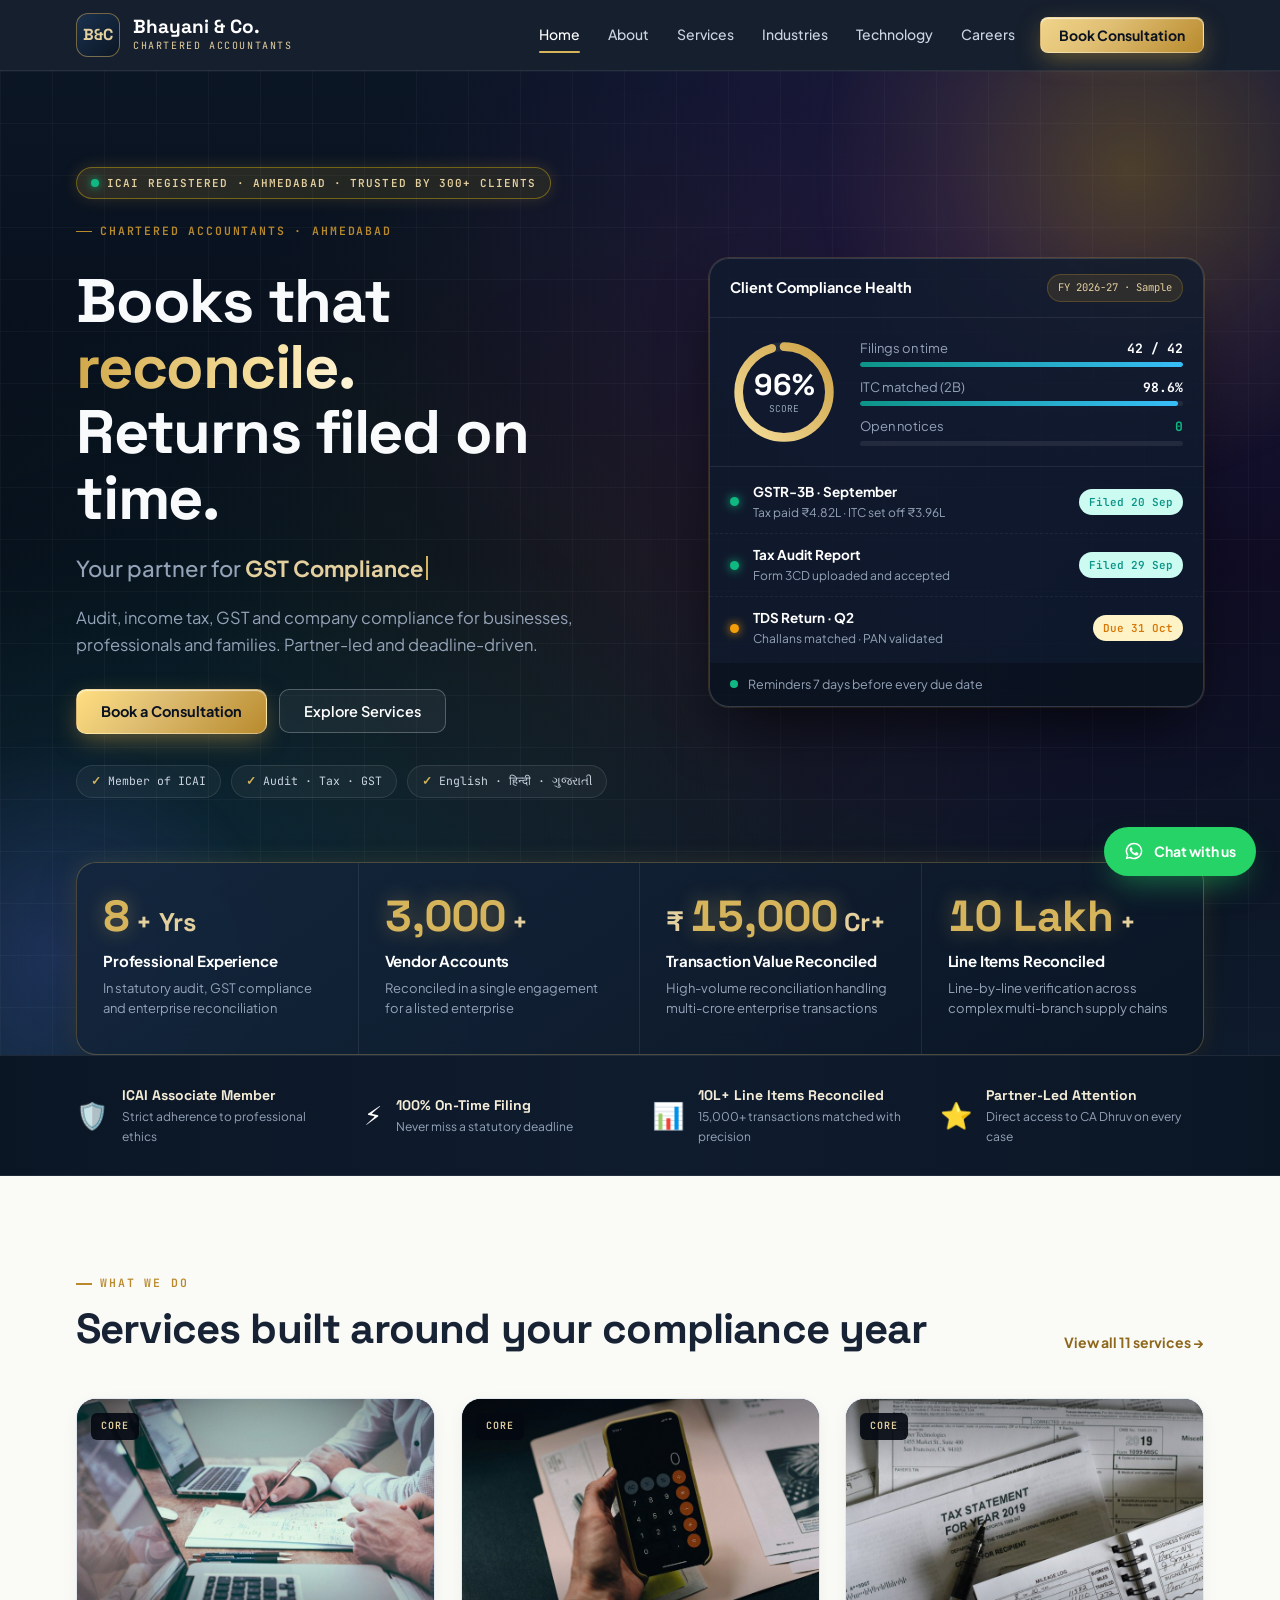
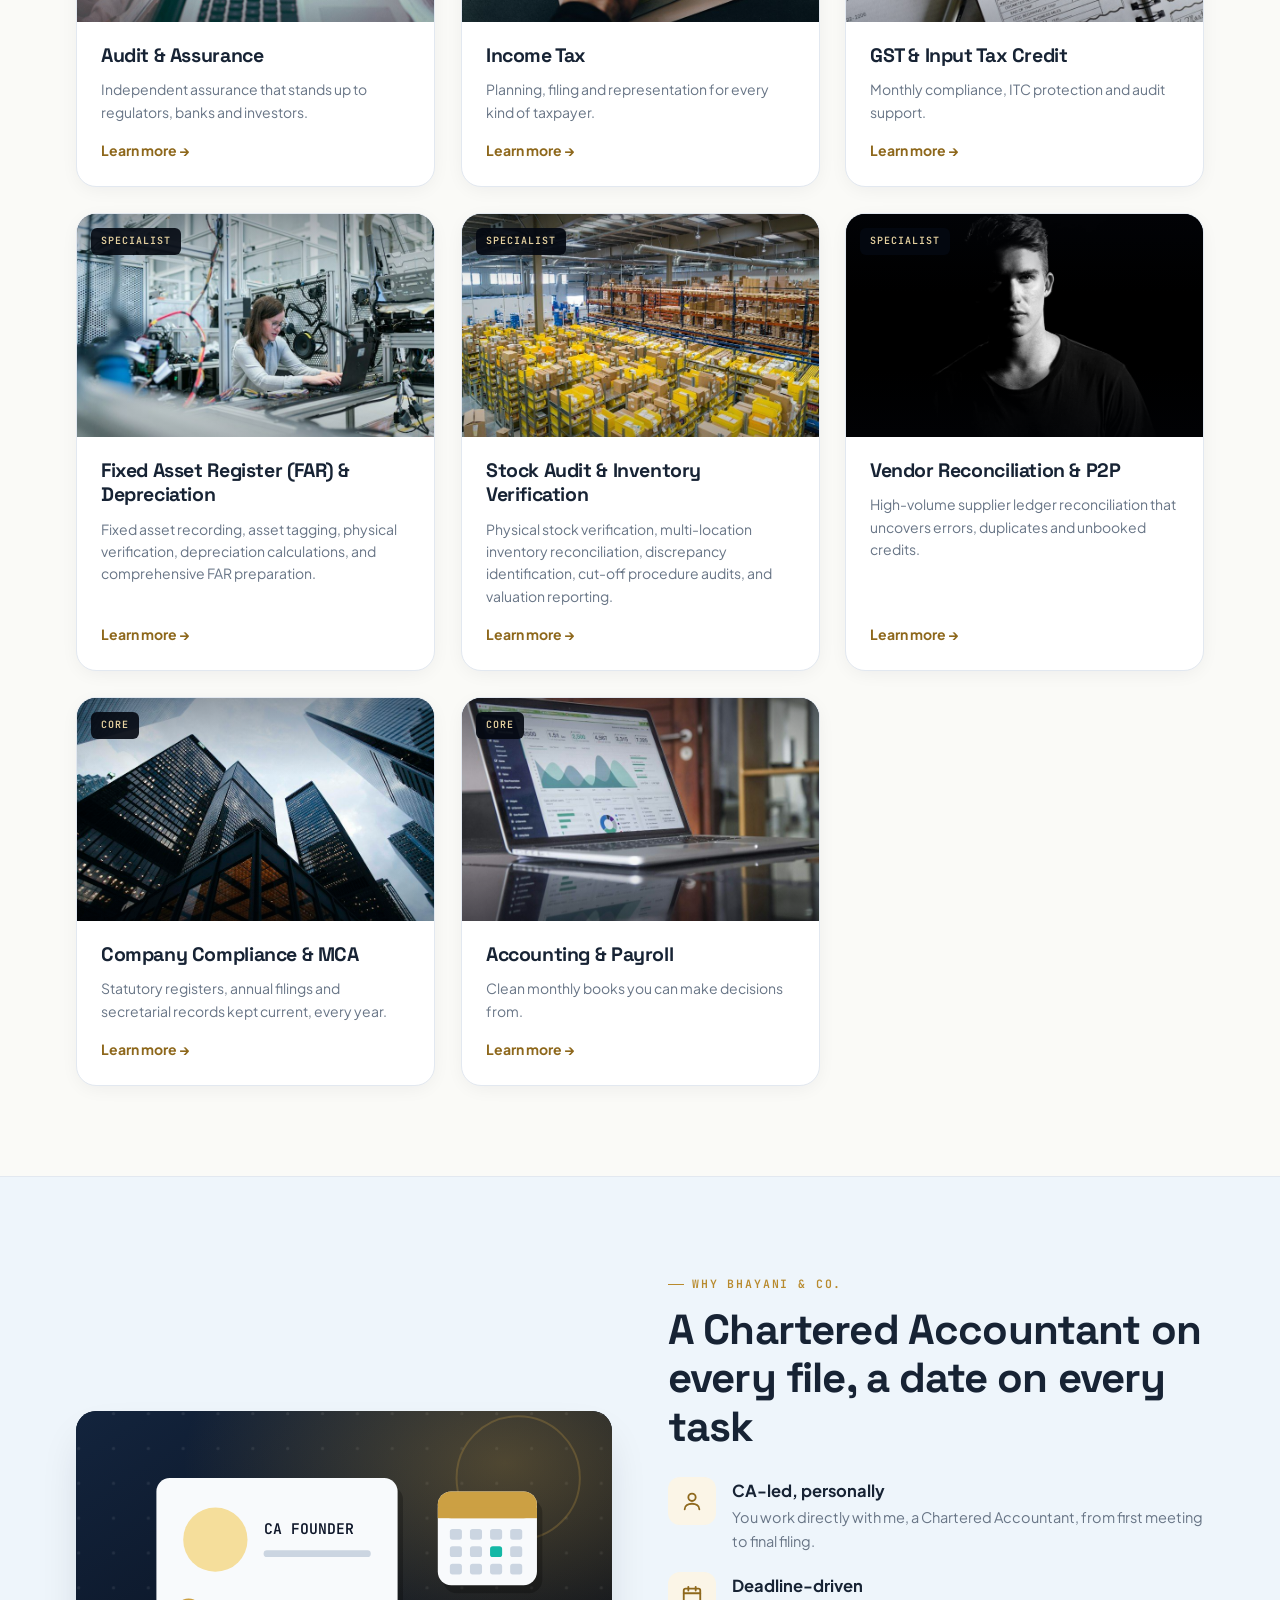
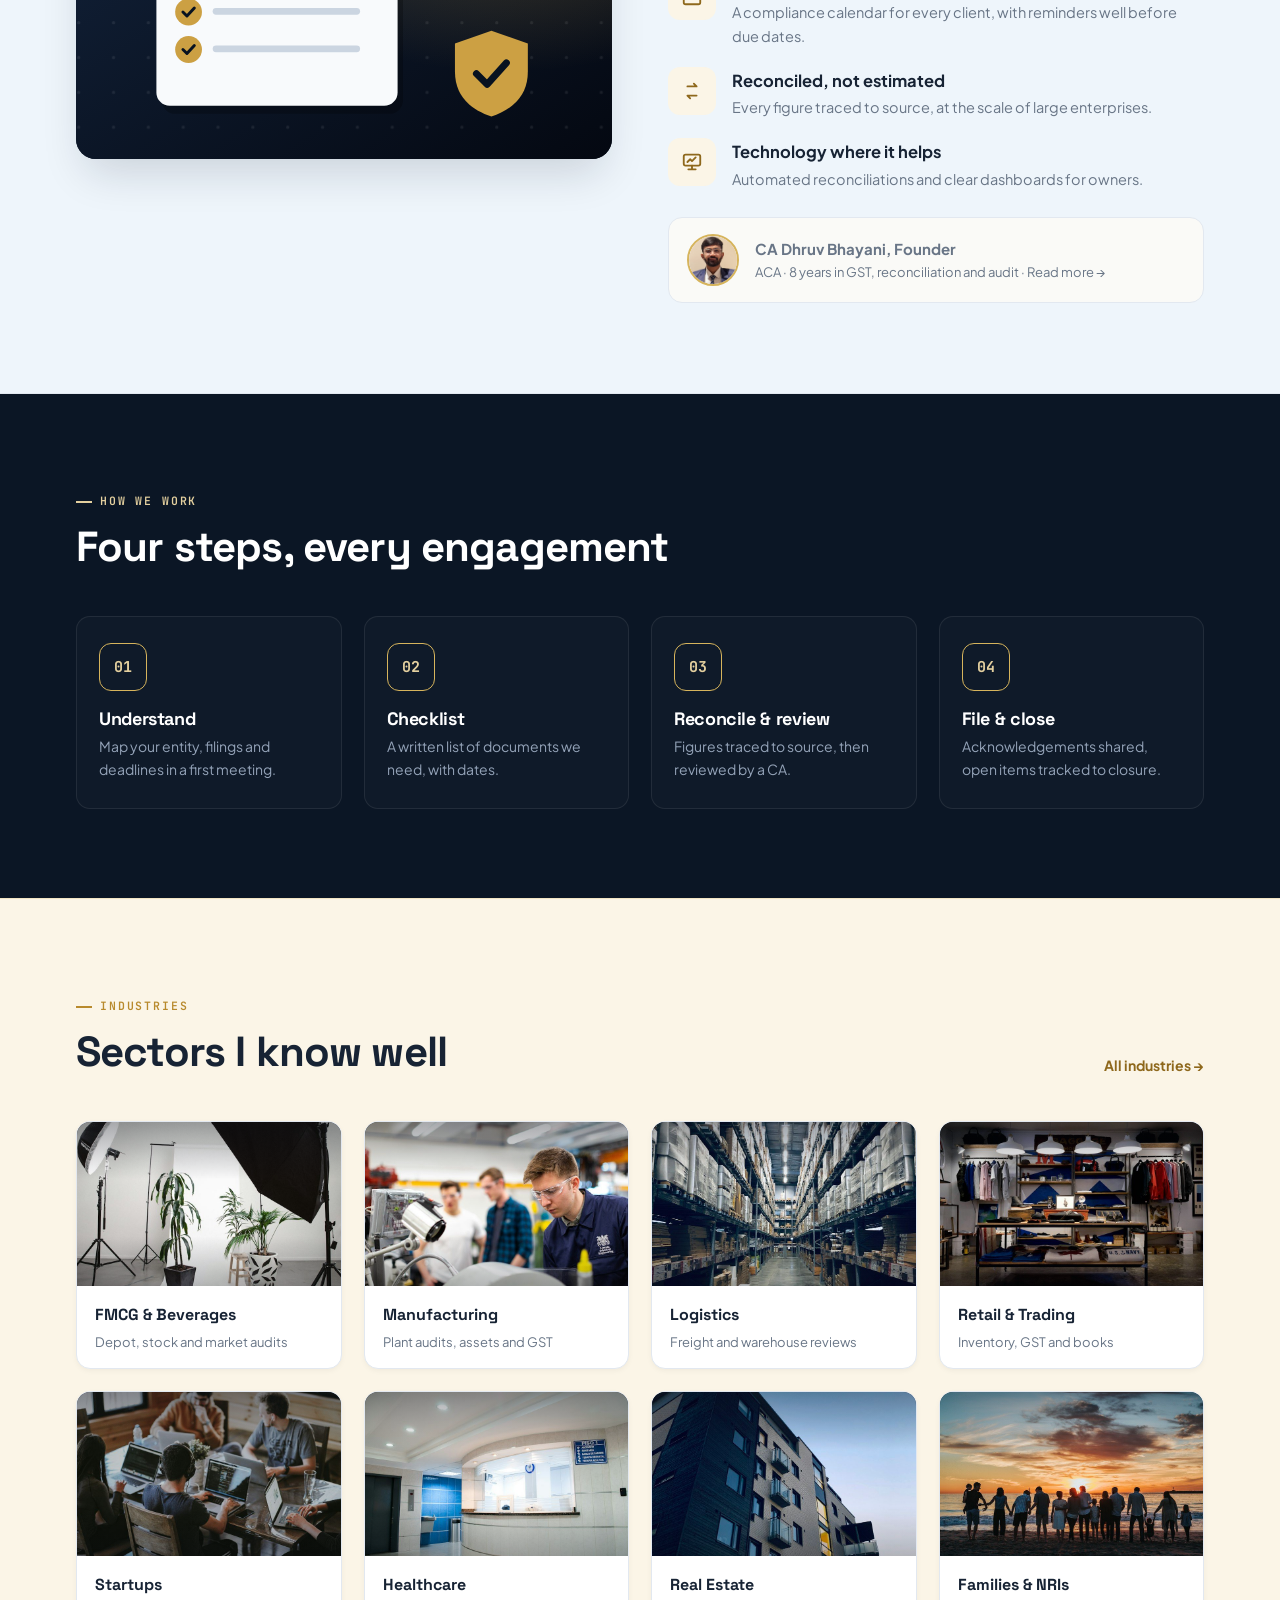
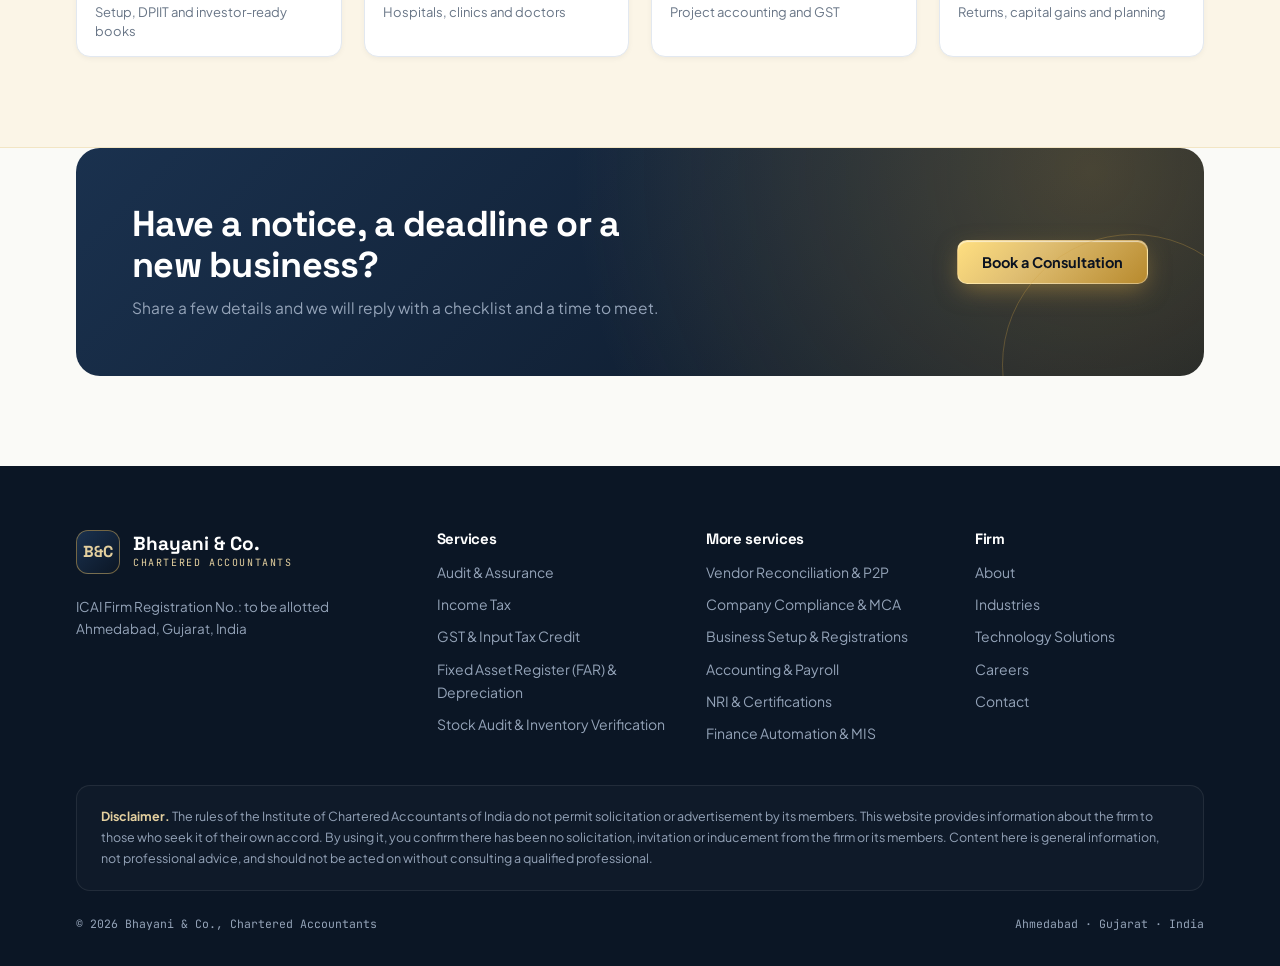
==== commit ad75c564: "Deploy V11: approved website redesign, updated reconciliation statistics, services, industries and p" ====
--- a/index.html
+++ b/index.html
@@ -1,15 +1,19 @@
-<!doctype html><html><head><meta charset=utf8><meta name=viewport content="width=device-width,initial-scale=1,viewport-fit=cover"><style>:root{color-scheme:light;box-sizing:border-box;padding-top:env(safe-area-inset-top,0px);padding-bottom:env(safe-area-inset-bottom,0px)}html{scroll-padding-top:env(safe-area-inset-top,0px)}body{margin:0;padding:0;font:14px -apple-system,BlinkMacSystemFont,sans-serif;background:#fff;color:#000}img{max-width:100%}[hidden]:not([hidden=until-found i]){display:none!important}</style></head><body>
-<title>Bhayani &amp; Co. Chartered Accountants</title>
+<!doctype html>
+<html lang="en">
+<head>
+<meta charset="utf-8">
+<meta name="viewport" content="width=device-width, initial-scale=1, viewport-fit=cover">
+<title>Bhayani &amp; Co. | Chartered Accountants | Ahmedabad</title>
 <meta name="description" content="Chartered Accountants in Ahmedabad: Audit, Income Tax, GST, Stock &amp; Asset Audit, Vendor Reconciliation, Company Compliance and Finance Automation.">
 <link rel="preconnect" href="https://fonts.googleapis.com">
 <link rel="preconnect" href="https://fonts.gstatic.com" crossorigin>
 <link href="https://fonts.googleapis.com/css2?family=JetBrains+Mono:wght@400;500;600&family=Plus+Jakarta+Sans:wght@400;500;600;700;800&family=Space+Grotesk:wght@500;600;700&display=swap" rel="stylesheet">
 <style>
 :root{
-  --navy-950:#040811; --navy-900:#081220; --navy-850:#0D1A2D; --navy-800:#13243D; --navy-700:#1D3457;
-  --gold-50:#FAF6ED; --gold-100:#F4ECD7; --gold-200:#E4D09F; --gold-400:#CCA043; --gold-500:#B88A2D; --gold-600:#8E681C;
-  --bg:#F8FAFC; --surface:#FFFFFF; --surface-alt:#F1F5F9; --border:#E2E8F0; --border-subtle:#EDF2F7;
-  --ink:#0F172A; --ink-2:#334155; --muted:#64748B;
+  --navy-950:#0B1625; --navy-900:#0F1C2E; --navy-850:#14263D; --navy-800:#1A314E; --navy-700:#223E62;
+  --gold-50:#FBF5E7; --gold-100:#F4ECD7; --gold-200:#E4D09F; --gold-400:#D6B45C; --gold-500:#B88A2D; --gold-600:#8E681C;
+  --bg:#FAFAF7; --surface:#FFFFFF; --surface-alt:#EEF5FB; --border:#E2E8F0; --border-subtle:#EDF2F7;
+  --ink:#172334; --ink-2:#334155; --muted:#687586;
   --ok:#0D9488; --ok-soft:#CCFBF1; --warn:#D97706; --warn-soft:#FEF3C7; --flag:#E11D48; --flag-soft:#FFE4E6;
   --f-sans:"Plus Jakarta Sans",system-ui,-apple-system,"Segoe UI",sans-serif;
   --f-display:"Space Grotesk","Segoe UI",sans-serif;
@@ -100,8 +104,8 @@
 .hero{position:relative;overflow:hidden;color:#F8FAFC;background:radial-gradient(circle at 15% 85%,rgba(13,148,136,.12),transparent 45%),linear-gradient(180deg,var(--navy-900) 0%,var(--navy-950) 100%);padding-block:clamp(56px,8vw,96px) 0}
 .hero::before{content:"";position:absolute;inset:0;background-image:linear-gradient(rgba(255,255,255,.03) 1px,transparent 1px),linear-gradient(90deg,rgba(255,255,255,.03) 1px,transparent 1px);background-size:52px 52px;pointer-events:none}
 .hero-glow{position:absolute;border-radius:50%;pointer-events:none}
-.hero-glow.g1{width:640px;height:640px;right:-170px;top:-220px;background:radial-gradient(circle,rgba(204,160,67,.24),transparent 65%);animation:drift 14s ease-in-out infinite alternate}
-.hero-glow.g2{width:480px;height:480px;left:-180px;bottom:-140px;background:radial-gradient(circle,rgba(56,120,220,.18),transparent 65%);animation:drift2 18s ease-in-out infinite alternate}
+.hero-glow.g1{width:640px;height:640px;right:-170px;top:-220px;background:radial-gradient(circle,rgba(204,160,67,.24),transparent 65%);animation:drift 14s ease-in-out infinite alternate;will-change:transform;transform:translateZ(0)}
+.hero-glow.g2{width:480px;height:480px;left:-180px;bottom:-140px;background:radial-gradient(circle,rgba(56,120,220,.18),transparent 65%);animation:drift2 18s ease-in-out infinite alternate;will-change:transform;transform:translateZ(0)}
 @keyframes drift{50%{transform:translate(-90px,60px) scale(1.12)}100%{transform:translate(-30px,140px) scale(.95)}}
 @keyframes drift2{to{transform:translate(120px,-80px) scale(1.15)}}
 .scan{position:absolute;inset:0;pointer-events:none;overflow:hidden}
@@ -159,8 +163,9 @@
 .figures{position:relative;z-index:1;margin-top:64px;display:grid;grid-template-columns:repeat(4,1fr);border-top:1px solid rgba(255,255,255,.08)}
 .figures>div{padding:28px 24px 34px;border-right:1px solid rgba(255,255,255,.08)}
 .figures>div:last-child{border-right:0}
-.figures strong{display:block;font-family:var(--f-display);font-size:clamp(28px,3.2vw,40px);font-weight:700;color:var(--gold-200);line-height:1;margin-bottom:8px;font-variant-numeric:tabular-nums}
-.figures span{font-size:13.5px;color:#94A3B8;line-height:1.45;display:block}
+.figures strong{display:flex;align-items:baseline;gap:4px;font-family:var(--f-display);font-size:clamp(28px,3.2vw,40px);font-weight:700;color:var(--gold-200);line-height:1;margin-bottom:8px;font-variant-numeric:tabular-nums;text-shadow:0 0 20px rgba(255,215,0,0.35);white-space:nowrap}
+.figures strong .cnt{font-size:inherit!important;font-weight:inherit!important;color:inherit!important;display:inline!important;line-height:inherit!important}
+.figures .fig-lbl{font-size:13.5px;color:#94A3B8;line-height:1.45;display:block}
 @media (max-width:900px){.hero-grid{grid-template-columns:1fr}.figures{grid-template-columns:1fr 1fr}.figures>div:nth-child(2){border-right:0}.figures>div:nth-child(-n+2){border-bottom:1px solid rgba(255,255,255,.08)}}
 
 /* ---------- ART (illustration / photo slot) ---------- */
@@ -179,7 +184,7 @@
 .svc-card:hover{transform:translateY(-6px);box-shadow:var(--shadow-lg);border-color:var(--gold-400)}
 .svc-card:hover .art svg,.svc-card:hover .art img,.ind-card:hover .art svg,.ind-card:hover .art img{transform:scale(1.07)}
 .svc-card .tagrow{position:absolute;top:14px;left:14px;z-index:2;display:flex;gap:6px}
-.tag{font-family:var(--f-mono);font-size:10px;font-weight:600;text-transform:uppercase;letter-spacing:.1em;padding:5px 10px;border-radius:6px;background:rgba(4,8,17,.7);color:var(--gold-200);backdrop-filter:blur(6px)}
+.tag{font-family:var(--f-mono);font-size:10px;font-weight:600;text-transform:uppercase;letter-spacing:.1em;padding:5px 10px;border-radius:6px;background:rgba(4,8,17,.9);color:var(--gold-200)}
 .tag.light{background:rgba(255,255,255,.9);color:var(--ink-2)}
 .svc-body{padding:22px 24px 24px;display:flex;flex-direction:column;gap:10px;flex:1}
 .svc-body h3{font-size:20.5px;font-weight:700}
@@ -337,6 +342,64 @@
 .tool-header h3{font-size:19px}
 .tool-header small{font-family:var(--f-mono);font-size:11px;color:var(--muted)}
 .calc-body{padding:24px;display:grid;gap:18px}
+
+/* ---------- REDESIGNED UNIFORM STATISTICS GRID ---------- */
+.figures-panel{position:relative;z-index:2;margin-top:64px;display:grid;grid-template-columns:repeat(4,1fr);background:linear-gradient(145deg,rgba(20,38,61,0.9),rgba(11,22,37,0.95));backdrop-filter:blur(14px);border:1px solid rgba(214,180,92,0.3);border-radius:var(--r-lg);box-shadow:0 24px 48px -12px rgba(0,0,0,0.5),0 0 24px rgba(214,180,92,0.15);overflow:hidden}
+.fig-col{padding:32px 26px 36px;border-right:1px solid rgba(255,255,255,0.08);display:flex;flex-direction:column;gap:6px;transition:background .3s}
+.fig-col:last-child{border-right:0}
+.fig-col:hover{background:rgba(214,180,92,0.05)}
+.fig-metric{display:flex;align-items:baseline;gap:6px;margin-bottom:4px}
+.fig-num{font-family:var(--f-display);font-size:clamp(32px,3.4vw,44px);font-weight:700;color:var(--gold-400);line-height:1;text-shadow:0 0 20px rgba(214,180,92,0.4);font-variant-numeric:tabular-nums}
+.fig-unit{font-family:var(--f-display);font-size:clamp(20px,2vw,26px);font-weight:700;color:var(--gold-200);line-height:1}
+.fig-curr{font-family:var(--f-display);font-size:clamp(22px,2.2vw,30px);font-weight:700;color:var(--gold-200);line-height:1}
+.fig-title{font-family:var(--f-sans);font-size:15px;font-weight:700;color:#FFFFFF;letter-spacing:-0.01em}
+.fig-desc{font-size:13px;color:#94A3B8;line-height:1.5;margin:0}
+@media (max-width:980px){.figures-panel{grid-template-columns:1fr 1fr}.fig-col:nth-child(2){border-right:0}.fig-col:nth-child(-n+2){border-bottom:1px solid rgba(255,255,255,0.08)}}
+@media (max-width:560px){.figures-panel{grid-template-columns:1fr}.fig-col{border-right:0;border-bottom:1px solid rgba(255,255,255,0.08)}}
+
+/* ---------- SECTION BACKGROUND REFINEMENTS (WARM WHITE, LIGHT BLUE & PALE GOLD) ---------- */
+section.bg-warm{background:var(--bg)}
+section.bg-lightblue{background:var(--surface-alt);border-block:1px solid var(--border)}
+section.bg-palegold{background:var(--gold-50);border-block:1px solid rgba(214,180,92,0.25)}
+
+/* ---------- UNIFORM CARD STYLING FOR SERVICES & INDUSTRIES ---------- */
+.svc-grid{display:grid;grid-template-columns:repeat(3,minmax(0,1fr));gap:26px}
+.svc-card{background:var(--surface);border:1px solid var(--border);border-radius:var(--r-lg);overflow:hidden;display:flex;flex-direction:column;transition:transform .35s cubic-bezier(.16,1,.3,1),box-shadow .35s,border-color .35s;position:relative;box-shadow:var(--shadow-sm)}
+.svc-card:hover{transform:translateY(-6px);box-shadow:var(--shadow-lg);border-color:var(--gold-400)}
+.svc-card .art,.ind-card .art{aspect-ratio:16/10;background:var(--navy-900);position:relative;overflow:hidden}
+.svc-card .art img,.ind-card .art img{width:100%;height:100%;object-fit:cover;transition:transform .6s cubic-bezier(.16,1,.3,1)}
+.svc-card:hover .art img,.ind-card:hover .art img{transform:scale(1.06)}
+.svc-body{padding:22px 24px 24px;display:flex;flex-direction:column;gap:10px;flex:1}
+.svc-body h3{font-size:19.5px;font-weight:700;color:var(--ink);line-height:1.25}
+.svc-body p{font-size:14px;color:var(--muted);line-height:1.6}
+
+.ind-grid{display:grid;grid-template-columns:repeat(4,minmax(0,1fr));gap:22px}
+.ind-card{border-radius:var(--r-md);overflow:hidden;background:var(--surface);border:1px solid var(--border);box-shadow:var(--shadow-sm);transition:transform .35s cubic-bezier(.16,1,.3,1),box-shadow .35s,border-color .35s;display:flex;flex-direction:column}
+.ind-card:hover{transform:translateY(-5px);box-shadow:var(--shadow-lg);border-color:var(--gold-400)}
+.ind-card div.t{padding:16px 18px;display:flex;flex-direction:column;gap:4px;flex:1}
+.ind-card b{font-size:16px;font-family:var(--f-display);color:var(--ink)}
+.ind-card span{font-size:13px;color:var(--muted);line-height:1.45}
+@media (max-width:1020px){.svc-grid{grid-template-columns:repeat(2,1fr)}.ind-grid{grid-template-columns:repeat(2,1fr)}}
+@media (max-width:640px){.svc-grid{grid-template-columns:1fr}.ind-grid{grid-template-columns:1fr}}
+
+
+/* ---------- TECHNOLOGY SOLUTIONS GRID ---------- */
+.tech-grid{display:grid;grid-template-columns:repeat(3,minmax(0,1fr));gap:24px;margin-top:10px}
+.tech-card{background:var(--surface);border:1px solid var(--border);border-radius:var(--r-lg);padding:28px 24px;display:flex;flex-direction:column;gap:12px;transition:transform .35s cubic-bezier(.16,1,.3,1),box-shadow .35s,border-color .35s;position:relative;isolation:isolate}
+.tech-card:hover{transform:translateY(-6px);box-shadow:0 20px 40px -10px rgba(15,23,42,0.12),0 0 0 1px rgba(204,160,67,0.4);border-color:var(--gold-400)}
+.tech-top{display:flex;justify-content:space-between;align-items:center;gap:12px;margin-bottom:4px}
+.tech-icon{width:48px;height:48px;border-radius:12px;background:var(--navy-900);color:var(--gold-200);display:grid;place-items:center;border:1px solid rgba(255,215,0,0.25);transition:transform .3s,background .3s}
+.tech-card:hover .tech-icon{transform:scale(1.08) rotate(-4deg);background:var(--gold-400);color:var(--navy-950)}
+.tech-badge{font-family:var(--f-mono);font-size:11px;font-weight:600;padding:4px 10px;border-radius:999px;background:var(--surface-alt);color:var(--ink-2);border:1px solid var(--border)}
+.tech-card h3{font-size:19px;font-weight:700;line-height:1.25;color:var(--ink)}
+.tech-card p{font-size:14px;color:var(--muted);line-height:1.55;flex:1}
+.tech-tags{display:flex;flex-wrap:wrap;gap:6px;margin-block:6px}
+.tech-tags span{font-family:var(--f-mono);font-size:11px;font-weight:600;padding:3px 8px;border-radius:6px;background:rgba(204,160,67,0.08);color:var(--gold-600);border:1px solid rgba(204,160,67,0.2)}
+.tech-link{display:inline-flex;align-items:center;gap:6px;font-weight:700;font-size:13.5px;color:var(--gold-600);margin-top:auto;padding-top:10px;transition:gap .2s}
+.tech-link:hover{gap:10px;color:var(--navy-900)}
+@media (max-width:1080px){.tech-grid{grid-template-columns:repeat(2,1fr)}}
+@media (max-width:680px){.tech-grid{grid-template-columns:1fr}}
+
 .field-lbl{display:grid;gap:7px;font-size:13.5px;font-weight:700}
 .inp{font:500 15px var(--f-sans);padding:12px 14px;border-radius:10px;border:1px solid var(--border);background:var(--bg);color:var(--ink);width:100%;transition:border-color .2s,box-shadow .2s}
 .inp:focus{outline:none;border-color:var(--gold-400);box-shadow:0 0 0 3px rgba(184,138,45,.22)}
@@ -417,19 +480,128 @@
   .tab-wa{color:#4ADE80}
 }
 
-/* ---------- OPENING + REVEAL ---------- */
-.intro{position:fixed;inset:0;z-index:10000;background:var(--navy-950);display:grid;place-items:center;pointer-events:none;animation:curtain .8s cubic-bezier(.77,0,.18,1) 1.25s forwards}
-.intro::after{content:"";position:absolute;left:0;right:0;bottom:0;height:3px;background:linear-gradient(90deg,transparent,var(--gold-400),transparent)}
-.intro-in{display:grid;justify-items:center;gap:18px}
-.intro-mark{animation:markIn .7s cubic-bezier(.2,.7,.2,1) both}
-.intro-mark rect{stroke-dasharray:460;stroke-dashoffset:460;animation:drawLine 1s ease .1s forwards}
-.intro-line{width:0;height:1px;background:var(--gold-400);animation:lineGrow .6s ease .45s forwards}
-.intro-name{font-family:var(--f-mono);font-size:12px;letter-spacing:.24em;text-transform:uppercase;color:#94A3B8;opacity:0;animation:fadeUp .5s ease .6s forwards}
-@keyframes curtain{to{transform:translateY(-100%);visibility:hidden}}
-@keyframes markIn{from{opacity:0;transform:scale(.85)}}
-@keyframes drawLine{to{stroke-dashoffset:0}}
-@keyframes lineGrow{to{width:180px}}
-@keyframes fadeUp{from{opacity:0;transform:translateY(8px)}to{opacity:1;transform:none}}
+
+/* ==================== V11 PREMIUM ENHANCEMENTS ==================== */
+/* Aurora multi-layer glow */
+.hero{background:radial-gradient(circle at 80% 20%,rgba(126,34,206,0.18),transparent 50%),radial-gradient(circle at 15% 85%,rgba(13,148,136,0.15),transparent 45%),radial-gradient(circle at 50% 50%,rgba(204,160,67,0.08),transparent 60%),linear-gradient(180deg,var(--navy-950) 0%,#060B16 50%,var(--navy-900) 100%)}
+.hero-glow.g1{background:radial-gradient(circle,rgba(255,215,0,0.22),rgba(204,160,67,0.1) 40%,transparent 70%)}
+.hero-glow.g2{background:radial-gradient(circle,rgba(99,102,241,0.2),transparent 65%)}
+
+/* Enhanced service cards with frosted glass */
+.svc-card{background:#ffffff;border:1px solid #E2E8F0;box-shadow:0 4px 20px -4px rgba(15,23,42,0.07);transition:transform .3s cubic-bezier(.16,1,.3,1),box-shadow .3s,border-color .3s;contain:paint}
+.svc-card:hover{transform:translateY(-8px);box-shadow:0 20px 40px -10px rgba(204,160,67,0.25),0 0 0 1px rgba(204,160,67,0.4);border-color:var(--gold-400)}
+
+/* Card shine effect */
+.svc-card::before{content:"";position:absolute;inset:0;background:linear-gradient(125deg,transparent 30%,rgba(255,255,255,0.6) 48%,rgba(204,160,67,0.15) 52%,transparent 70%);transform:translateX(-100%);transition:transform .8s ease;z-index:3;pointer-events:none}
+.svc-card:hover::before{transform:translateX(100%)}
+
+/* Trust Grid */
+.trust-grid{display:grid;grid-template-columns:repeat(4,1fr);gap:24px}
+.trust-item{display:flex;align-items:center;gap:14px;color:#fff}
+.ti-icon{font-size:26px;flex:none}
+.trust-item b{display:block;font-size:14px;font-family:var(--f-display);color:var(--gold-100)}
+.trust-item small{display:block;font-size:12px;color:#94A3B8}
+@media (max-width:900px){.trust-grid{grid-template-columns:1fr 1fr}}
+@media (max-width:560px){.trust-grid{grid-template-columns:1fr;gap:16px}}
+
+
+
+/* Numbers section glow */
+.figures strong{text-shadow:0 0 20px rgba(255,215,0,0.35)}
+
+/* Founder Profile Photo Styling */
+.prof-photo img{object-position:50% 20%;filter:contrast(1.05) brightness(1.02)}
+.prof{box-shadow:0 30px 70px -15px rgba(0,0,0,0.7),0 0 30px rgba(204,160,67,0.2);border:1px solid rgba(255,215,0,0.25)}
+
+/* Button 3D & sweep */
+.btn-gold{background:linear-gradient(135deg,#FFDF80 0%,#DFBE72 40%,#B88A2D 100%);box-shadow:0 8px 24px -4px rgba(204,160,67,0.5),inset 0 1px 1px rgba(255,255,255,0.6);border:1px solid rgba(255,255,255,0.3)}
+.btn-gold:active{transform:translateY(1px);box-shadow:0 3px 10px rgba(184,138,45,0.4)}
+
+/* ---------- OPENING + REVEAL (PREMIUM CINEMATIC DISSOLVE) ---------- */
+.intro{
+  position:fixed;
+  inset:0;
+  z-index:10000;
+  background:#0B1625;
+  display:grid;
+  place-items:center;
+  pointer-events:none;
+  animation:introDissolve .75s cubic-bezier(.4,0,.2,1) 1.1s forwards;
+  will-change:opacity,transform;
+}
+.intro::after{
+  content:"";
+  position:absolute;
+  inset:0;
+  background:radial-gradient(ellipse at center,rgba(20,38,61,0.65) 0%,rgba(11,22,37,0.98) 75%);
+  pointer-events:none;
+}
+.intro-in{
+  display:grid;
+  justify-items:center;
+  gap:18px;
+  position:relative;
+  z-index:2;
+  animation:introScale .85s cubic-bezier(.16,1,.3,1) both;
+}
+.intro-glow{
+  position:absolute;
+  width:240px;
+  height:240px;
+  border-radius:50%;
+  background:radial-gradient(circle,rgba(214,180,92,0.25),transparent 70%);
+  pointer-events:none;
+  animation:glowAura 1.8s ease-in-out infinite alternate;
+}
+.intro-mark{
+  position:relative;
+  z-index:2;
+  filter:drop-shadow(0 14px 28px rgba(0,0,0,0.55));
+}
+.intro-mark rect{
+  stroke-dasharray:460;
+  stroke-dashoffset:460;
+  animation:drawBorder 1s cubic-bezier(.4,0,.2,1) .1s forwards;
+}
+.intro-line{
+  width:0;
+  height:1.5px;
+  background:linear-gradient(90deg,transparent,#D6B45C,#F5DE9B,#D6B45C,transparent);
+  animation:lineExpand .65s ease .4s forwards;
+}
+.intro-name{
+  font-family:var(--f-mono);
+  font-size:12.5px;
+  letter-spacing:.26em;
+  text-transform:uppercase;
+  color:#E4D09F;
+  opacity:0;
+  animation:fadeUp .6s ease .55s forwards;
+  text-shadow:0 2px 12px rgba(0,0,0,0.7);
+}
+
+@keyframes introDissolve{
+  0%{opacity:1;transform:scale(1)}
+  100%{opacity:0;transform:scale(1.035);visibility:hidden}
+}
+@keyframes introScale{
+  from{opacity:0;transform:scale(.9)}
+  to{opacity:1;transform:scale(1)}
+}
+@keyframes glowAura{
+  0%{transform:scale(0.88);opacity:0.6}
+  100%{transform:scale(1.15);opacity:1}
+}
+@keyframes drawBorder{
+  to{stroke-dashoffset:0}
+}
+@keyframes lineExpand{
+  to{width:220px}
+}
+@keyframes fadeUp{
+  from{opacity:0;transform:translateY(10px)}
+  to{opacity:1;transform:none}
+}
 .rise{animation:rise .8s cubic-bezier(.2,.7,.2,1) both;animation-delay:calc(var(--base,1.45s) + var(--d,0) * .09s)}
 @keyframes rise{from{opacity:.05;transform:translateY(22px)}}
 /* scroll animations (applied by script, so everything shows without it) */
@@ -452,11 +624,23 @@
   .js [data-anim]{opacity:1!important;transform:none!important}
 }
 </style>
-
+</head>
+<body>
 
 <div class="intro" id="intro" aria-hidden="true">
   <div class="intro-in">
-    <svg class="intro-mark" viewBox="0 0 120 120" width="96" height="96"><rect x="4" y="4" width="112" height="112" rx="26" fill="none" stroke="#E4D09F" stroke-width="2.5"/><text x="60" y="72" text-anchor="middle" font-family="Space Grotesk, sans-serif" font-weight="700" font-size="38" fill="#E4D09F">B&amp;C</text></svg>
+    <div class="intro-glow"></div>
+    <svg class="intro-mark" viewBox="0 0 120 120" width="102" height="102">
+      <defs>
+        <linearGradient id="introGold" x1="0%" y1="0%" x2="100%" y2="100%">
+          <stop offset="0%" stop-color="#F5DE9B"/>
+          <stop offset="50%" stop-color="#D6B45C"/>
+          <stop offset="100%" stop-color="#CCA043"/>
+        </linearGradient>
+      </defs>
+      <rect x="5" y="5" width="110" height="110" rx="26" fill="rgba(14,27,46,0.92)" stroke="url(#introGold)" stroke-width="2.5"/>
+      <text x="60" y="73" text-anchor="middle" font-family="Space Grotesk, sans-serif" font-weight="700" font-size="38" fill="url(#introGold)">B&amp;C</text>
+    </svg>
     <div class="intro-line"></div>
     <div class="intro-name">Bhayani &amp; Co. · Chartered Accountants</div>
   </div>
@@ -475,7 +659,7 @@
       <a href="#about" data-page="about">About</a>
       <a href="#services" data-page="services">Services</a>
       <a href="#industries" data-page="industries">Industries</a>
-      <a href="#tools" data-page="tools">Tools</a>
+      <a href="#tools" data-page="tools">Technology</a>
       <a href="#careers" data-page="careers">Careers</a>
       <a class="btn btn-gold btn-sm" href="#contact" data-page="contact">Book Consultation</a>
     </nav>
@@ -487,10 +671,18 @@
 <!-- =============== HOME =============== -->
 <div class="page" data-route="home">
   <section class="hero">
+    
+    <!-- Animated Particle Field Canvas -->
+    <canvas id="heroCanvas" style="position:absolute;inset:0;width:100%;height:100%;pointer-events:none;z-index:0;"></canvas>
     <div class="hero-glow g1" aria-hidden="true"></div><div class="hero-glow g2" aria-hidden="true"></div><div class="scan" aria-hidden="true"></div>
     <div class="wrap">
       <div class="hero-grid">
         <div>
+          
+          <div class="trust-badge rise" style="--d:0;display:inline-flex;align-items:center;gap:8px;background:linear-gradient(135deg,rgba(204,160,67,0.18),rgba(255,215,0,0.08));border:1px solid rgba(255,215,0,0.35);padding:6px 14px;border-radius:999px;margin-bottom:14px;box-shadow:0 0 15px rgba(204,160,67,0.2);">
+            <span style="display:inline-block;width:8px;height:8px;border-radius:50%;background:#10B981;box-shadow:0 0 8px #10B981;animation:pulse 2s infinite;"></span>
+            <span style="font-family:var(--f-mono);font-size:11px;font-weight:600;letter-spacing:0.1em;color:var(--gold-200);text-transform:uppercase;">ICAI Registered · Ahmedabad · Trusted by 300+ Clients</span>
+          </div><br>
           <span class="eyebrow rise" style="--d:0">Chartered Accountants · Ahmedabad</span>
           <h1 class="rise" style="--d:1">Books that <span class="g">reconcile.</span><br>Returns filed on time.</h1>
           <p class="typed rise" style="--d:2">Your partner for <b id="typed"></b><span class="caret"></span></p>
@@ -532,11 +724,56 @@
           </div>
         </div></div></div>
       </div>
-      <div class="figures">
-        <div><strong><span class="cnt" data-to="8">8</span>+ Yrs</strong><span>in audit, GST and reconciliation</span></div>
-        <div><strong><span class="cnt" data-to="3000">3,000</span>+</strong><span>vendor accounts reconciled in one engagement</span></div>
-        <div><strong>₹<span class="cnt" data-to="3000">3,000</span> Cr+</strong><span>GST input tax credit reconciled a year</span></div>
-        <div><strong><span class="cnt" data-to="12">12</span>×</strong><span>faster work through automation</span></div>
+      <div class="figures-panel" data-anim="up">
+        <div class="fig-col">
+          <div class="fig-metric">
+            <span class="fig-num">8</span>
+            <span class="fig-unit">+ Yrs</span>
+          </div>
+          <div class="fig-title">Professional Experience</div>
+          <p class="fig-desc">In statutory audit, GST compliance and enterprise reconciliation</p>
+        </div>
+
+        <div class="fig-col">
+          <div class="fig-metric">
+            <span class="fig-num">3,000</span>
+            <span class="fig-unit">+</span>
+          </div>
+          <div class="fig-title">Vendor Accounts</div>
+          <p class="fig-desc">Reconciled in a single engagement for a listed enterprise</p>
+        </div>
+
+        <div class="fig-col">
+          <div class="fig-metric">
+            <span class="fig-curr">₹</span>
+            <span class="fig-num">15,000</span>
+            <span class="fig-unit">Cr+</span>
+          </div>
+          <div class="fig-title">Transaction Value Reconciled</div>
+          <p class="fig-desc">High-volume reconciliation handling multi-crore enterprise transactions</p>
+        </div>
+
+        <div class="fig-col">
+          <div class="fig-metric">
+            <span class="fig-num">10 Lakh</span>
+            <span class="fig-unit">+</span>
+          </div>
+          <div class="fig-title">Line Items Reconciled</div>
+          <p class="fig-desc">Line-by-line verification across complex multi-branch supply chains</p>
+        </div>
+      </div>
+    </div>
+  </section>
+
+  
+  <!-- Trust Bar -->
+  <section style="padding-block:28px;background:linear-gradient(90deg,var(--navy-950),var(--navy-900),var(--navy-950));border-block:1px solid rgba(255,255,255,0.08);">
+    <div class="wrap">
+      <div class="trust-grid">
+        <div class="trust-item"><span class="ti-icon">🛡️</span><div><b>ICAI Associate Member</b><small>Strict adherence to professional ethics</small></div></div>
+        <div class="trust-item"><span class="ti-icon">⚡</span><div><b>100% On-Time Filing</b><small>Never miss a statutory deadline</small></div></div>
+        <div class="trust-item"><span class="ti-icon">📊</span><div><b>10L+ Line Items Reconciled</b><small>15,000+ transactions matched with precision</small></div></div>
+        <div class="trust-item"><span class="ti-icon">⭐</span><div><b>Partner-Led Attention</b><small>Direct access to CA Dhruv on every case</small></div></div>
       </div>
     </div>
   </section>
@@ -545,13 +782,13 @@
     <div class="wrap">
       <div class="sec-head">
         <div data-anim="up"><span class="eyebrow">What we do</span><h2 class="h2">Services built around your compliance year</h2></div>
-        <a class="link-arrow" href="#services" data-anim="up">View all 10 services →</a>
+        <a class="link-arrow" href="#services" data-anim="up">View all 11 services →</a>
       </div>
       <div class="svc-grid" id="homeSvc"></div>
     </div>
   </section>
 
-  <section style="background:var(--surface);border-block:1px solid var(--border)">
+  <section class="bg-lightblue" style="border-block:1px solid var(--border)">
     <div class="wrap why">
       <div data-anim="left" id="whyArt"></div>
       <div data-anim="right">
@@ -580,7 +817,7 @@
     </div>
   </section>
 
-  <section>
+  <section class="bg-palegold" style="border-block:1px solid rgba(214,180,92,0.25)">
     <div class="wrap">
       <div class="sec-head">
         <div data-anim="up"><span class="eyebrow">Industries</span><h2 class="h2">Sectors I know well</h2></div>
@@ -635,12 +872,12 @@
       <div class="bio">
         <div data-anim="up">
           <p class="bio-lead">I am a Chartered Accountant with eight years of experience in GST compliance, vendor reconciliation, and statutory, internal and stock audits.</p>
-          <p>Most recently I have led the vendor reconciliation of more than 3,000 suppliers and the GST input tax credit reconciliation of ₹3,000–4,000 Cr a year for a listed company with turnover above ₹25,000 Cr. I designed the business logic and led testing of a web-based reconciliation portal that took output from 200 vendors a year to 200 a month.</p>
+          <p>Most recently I have led the vendor reconciliation of more than 3,000 suppliers and 15,000+ transactions with over 10 lakh line items reconciled for a listed company with turnover above ₹25,000 Cr. I designed the business logic and led testing of a web-based reconciliation portal that took output from 200 vendors a year to 200 a month.</p>
           <p>I founded Bhayani &amp; Co. to bring the same discipline to businesses, professionals and families: every figure traced to source, every deadline tracked, and finance work automated wherever a tool can do it faster.</p>
         </div>
         <div class="bio-stats" data-anim="up">
           <div><b>3,000+</b><span>vendors reconciled for a listed company</span></div>
-          <div><b>₹3–4K Cr</b><span>GST ITC reconciled a year</span></div>
+          <div><b>15,000+</b><span>transactions (&gt;10L line items) reconciled</span></div>
           <div><b>₹25,000 Cr+</b><span>turnover of the client served</span></div>
           <div><b>12×</b><span>faster reconciliation via a web portal</span></div>
         </div>
@@ -713,32 +950,181 @@
   <section style="padding-top:0"><div class="wrap"><div class="cta-band" data-anim="zoom"><div><h2>Not sure which service you need?</h2><p>Tell us about your business and we will suggest where to start.</p></div><a class="btn btn-gold" href="#contact">Talk to us</a></div></div></section>
 </div>
 
-<!-- =============== TOOLS =============== -->
+<!-- =============== TECHNOLOGY SOLUTIONS =============== -->
 <div class="page" data-route="tools" hidden>
   <section class="banner"><div class="wrap">
-    <div><div class="crumbs"><a href="#home">Home</a> / Tools</div><h1>Free compliance tools</h1><p>A GST calculator on the current rate structure, and the statutory due dates coming up from today.</p></div>
-    <div class="art-slot" data-art="tools"></div>
+    <div>
+      <div class="crumbs"><a href="#home">Home</a> / Technology Solutions</div>
+      <h1>Our Technology Solutions</h1>
+      <p style="max-width:65ch;font-size:16.5px;color:#94A3B8;line-height:1.6">Practical, technology-driven solutions designed to simplify compliance, strengthen financial control, improve operational efficiency, and support better business decisions.</p>
+      <div class="cta-row" style="margin-top:24px">
+        <a class="btn btn-gold" href="#contact">Schedule a Solution Demo</a>
+      </div>
+    </div>
+    <div class="art-slot" data-art="auto"></div>
   </div></section>
-  <section><div class="wrap tools-grid">
-    <div class="tool-card" data-anim="up">
-      <div class="tool-header"><h3>GST Calculator</h3><small>5 · 18 · 40 structure</small></div>
-      <div class="calc-body">
-        <label class="field-lbl">Amount (₹)<input class="inp" id="g-amt" type="number" inputmode="decimal" min="0" value="100000"></label>
-        <div><div style="font-size:13.5px;font-weight:700;margin-bottom:8px">GST rate</div>
-          <div class="rate-pills" id="g-rates" role="group" aria-label="GST rate"><button data-r="0.25" aria-pressed="false">0.25%</button><button data-r="3" aria-pressed="false">3%</button><button data-r="5" aria-pressed="false">5%</button><button data-r="18" aria-pressed="true">18%</button><button data-r="40" aria-pressed="false">40%</button></div></div>
-        <div class="segmented" id="g-mode"><button data-m="ex" aria-pressed="true">Excluding GST</button><button data-m="in" aria-pressed="false">Including GST</button></div>
-        <div class="segmented" id="g-sup"><button data-s="intra" aria-pressed="true">Within state</button><button data-s="inter" aria-pressed="false">Inter-state</button></div>
-        <div class="calc-result" id="g-out"></div>
-        <p style="font-size:12px;color:var(--muted)">For estimation only. The applicable rate depends on HSN / SAC classification.</p>
+
+  <section>
+    <div class="wrap">
+      <div class="sec-head">
+        <div data-anim="up">
+          <span class="eyebrow">Enterprise &amp; SME Software</span>
+          <h2 class="h2">Developed In-House by Chartered Accountants</h2>
+          <p class="lead">Built on practical fieldwork dealing with multi-thousand ledger reconciliations, ERPs, and statutory audits.</p>
+        </div>
+      </div>
+
+      <div class="tech-grid" id="techGrid">
+        <!-- 1. GST Return and Reconciliation Desk -->
+        <div class="tech-card" data-anim="up" style="--ad:0s">
+          <div class="tech-top">
+            <div class="tech-icon"><svg width="24" height="24" viewBox="0 0 24 24" fill="none" stroke="currentColor" stroke-width="2"><path d="M14 2H6a2 2 0 0 0-2 2v16a2 2 0 0 0 2 2h12a2 2 0 0 0 2-2V8z"/><polyline points="14 2 14 8 20 8"/><line x1="16" y1="13" x2="8" y2="13"/><line x1="16" y1="17" x2="8" y2="17"/><polyline points="10 9 9 9 8 9"/></svg></div>
+            <span class="tech-badge">Tax Compliance</span>
+          </div>
+          <h3>GST Return and Reconciliation Desk</h3>
+          <p>GST return support, purchase register reconciliation, GSTR-2B matching, ITC tracking, exception identification, and reconciliation reporting.</p>
+          <div class="tech-tags">
+            <span>GSTR-2B Matching</span><span>ITC Optimization</span><span>Purchase Reco</span><span>Exception Reports</span>
+          </div>
+          <a class="tech-link" href="#contact">Request Demo →</a>
+        </div>
+
+        <!-- 2. Vendor Reconciliation Tool -->
+        <div class="tech-card" data-anim="up" style="--ad:0.06s">
+          <div class="tech-top">
+            <div class="tech-icon"><svg width="24" height="24" viewBox="0 0 24 24" fill="none" stroke="currentColor" stroke-width="2"><rect x="2" y="7" width="20" height="14" rx="2" ry="2"/><path d="M16 21V5a2 2 0 0 0-2-2h-4a2 2 0 0 0-2 2v16"/></svg></div>
+            <span class="tech-badge">P2P &amp; Payables</span>
+          </div>
+          <h3>Vendor Reconciliation Tool</h3>
+          <p>Vendor statement reconciliation, invoice matching, outstanding identification, discrepancy analysis, and accounts payable reconciliation.</p>
+          <div class="tech-tags">
+            <span>3,000+ Suppliers</span><span>Invoice Matching</span><span>Discrepancy Matrix</span><span>P2P Automation</span>
+          </div>
+          <a class="tech-link" href="#contact">Request Demo →</a>
+        </div>
+
+        <!-- 3. TDS/TCS Management Tool -->
+        <div class="tech-card" data-anim="up" style="--ad:0.12s">
+          <div class="tech-top">
+            <div class="tech-icon"><svg width="24" height="24" viewBox="0 0 24 24" fill="none" stroke="currentColor" stroke-width="2"><path d="M12 2v20M17 5H9.5a3.5 3.5 0 0 0 0 7h5a3.5 3.5 0 0 1 0 7H6"/></svg></div>
+            <span class="tech-badge">Withholding Tax</span>
+          </div>
+          <h3>TDS/TCS Management Tool</h3>
+          <p>TDS/TCS working support, transaction-level reconciliation, deduction tracking, exception identification, and compliance monitoring.</p>
+          <div class="tech-tags">
+            <span>Sec 194Q &amp; 206C</span><span>Challan Matching</span><span>Rate Exception Alert</span><span>PAN Validation</span>
+          </div>
+          <a class="tech-link" href="#contact">Request Demo →</a>
+        </div>
+
+        <!-- 4. Income Tax Management Tool -->
+        <div class="tech-card" data-anim="up" style="--ad:0.18s">
+          <div class="tech-top">
+            <div class="tech-icon"><svg width="24" height="24" viewBox="0 0 24 24" fill="none" stroke="currentColor" stroke-width="2"><path d="M21 16V8a2 2 0 0 0-1-1.73l-7-4a2 2 0 0 0-2 0l-7 4A2 2 0 0 0 3 8v8a2 2 0 0 0 1 1.73l7 4a2 2 0 0 0 2 0l7-4A2 2 0 0 0 21 16z"/><polyline points="3.27 6.96 12 12.01 20.73 6.96"/><line x1="12" y1="22.08" x2="12" y2="12"/></svg></div>
+            <span class="tech-badge">Direct Tax</span>
+          </div>
+          <h3>Income Tax Management Tool</h3>
+          <p>Income tax computation support, tax data consolidation, reconciliation, reporting, and compliance-related working papers.</p>
+          <div class="tech-tags">
+            <span>Advance Tax Calc</span><span>AIS / 26AS Matching</span><span>Tax Computation</span><span>Audit Working Papers</span>
+          </div>
+          <a class="tech-link" href="#contact">Request Demo →</a>
+        </div>
+
+        <!-- 5. Financial Analysis and Benchmarking Tool -->
+        <div class="tech-card" data-anim="up" style="--ad:0.24s">
+          <div class="tech-top">
+            <div class="tech-icon"><svg width="24" height="24" viewBox="0 0 24 24" fill="none" stroke="currentColor" stroke-width="2"><line x1="18" y1="20" x2="18" y2="10"/><line x1="12" y1="20" x2="12" y2="4"/><line x1="6" y1="20" x2="6" y2="14"/></svg></div>
+            <span class="tech-badge">Analytics &amp; BI</span>
+          </div>
+          <h3>Financial Analysis and Benchmarking Tool</h3>
+          <p>Financial statement analysis, KPI monitoring, ratio analysis, trend analysis, and comparative business performance reporting.</p>
+          <div class="tech-tags">
+            <span>Ratio Analysis</span><span>Peer Benchmarking</span><span>Working Capital</span><span>Trend Analytics</span>
+          </div>
+          <a class="tech-link" href="#contact">Request Demo →</a>
+        </div>
+
+        <!-- 6. CFO Portal Desk -->
+        <div class="tech-card" data-anim="up" style="--ad:0.3s">
+          <div class="tech-top">
+            <div class="tech-icon"><svg width="24" height="24" viewBox="0 0 24 24" fill="none" stroke="currentColor" stroke-width="2"><rect x="3" y="3" width="18" height="18" rx="2" ry="2"/><line x1="3" y1="9" x2="21" y2="9"/><line x1="9" y1="21" x2="9" y2="9"/></svg></div>
+            <span class="tech-badge">Executive Suite</span>
+          </div>
+          <h3>CFO Portal Desk</h3>
+          <p>A centralized reporting and monitoring solution for financial dashboards, key business metrics, outstanding items, and management decision support.</p>
+          <div class="tech-tags">
+            <span>Executive Dashboard</span><span>Cash Flow Monitor</span><span>Open Items Radar</span><span>Management Reports</span>
+          </div>
+          <a class="tech-link" href="#contact">Request Demo →</a>
+        </div>
+
+        <!-- 7. Costing Workbench – Tool Development -->
+        <div class="tech-card" data-anim="up" style="--ad:0.36s">
+          <div class="tech-top">
+            <div class="tech-icon"><svg width="24" height="24" viewBox="0 0 24 24" fill="none" stroke="currentColor" stroke-width="2"><circle cx="12" cy="12" r="3"/><path d="M19.4 15a1.65 1.65 0 0 0 .33 1.82l.06.06a2 2 0 0 1 0 2.83 2 2 0 0 1-2.83 0l-.06-.06a1.65 1.65 0 0 0-1.82-.33 1.65 1.65 0 0 0-1 1.51V21a2 2 0 0 1-2 2 2 2 0 0 1-2-2v-.09A1.65 1.65 0 0 0 9 19.4a1.65 1.65 0 0 0-1.82.33l-.06.06a2 2 0 0 1-2.83 0 2 2 0 0 1 0-2.83l.06-.06a1.65 1.65 0 0 0 .33-1.82 1.65 1.65 0 0 0-1.51-1H3a2 2 0 0 1-2-2 2 2 0 0 1 2-2h.09A1.65 1.65 0 0 0 4.6 9a1.65 1.65 0 0 0-.33-1.82l-.06-.06a2 2 0 0 1 0-2.83 2 2 0 0 1 2.83 0l.06.06a1.65 1.65 0 0 0 1.82.33H9a1.65 1.65 0 0 0 1-1.51V3a2 2 0 0 1 2-2 2 2 0 0 1 2 2v.09a1.65 1.65 0 0 0 1 1.51 1.65 1.65 0 0 0 1.82-.33l.06-.06a2 2 0 0 1 2.83 0 2 2 0 0 1 0 2.83l-.06.06a1.65 1.65 0 0 0-.33 1.82V9a1.65 1.65 0 0 0 1.51 1H21a2 2 0 0 1 2 2 2 2 0 0 1-2 2h-.09a1.65 1.65 0 0 0-1.51 1z"/></svg></div>
+            <span class="tech-badge">Cost &amp; Margins</span>
+          </div>
+          <h3>Costing Workbench – Tool Development</h3>
+          <p>Cost analysis, product or service costing, cost allocation, margin analysis, and profitability insights.</p>
+          <div class="tech-tags">
+            <span>Product Costing</span><span>BOM Allocation</span><span>Margin Realization</span><span>Overhead Apportionment</span>
+          </div>
+          <a class="tech-link" href="#contact">Request Demo →</a>
+        </div>
+
+        <!-- 8. FAR and Depreciation Tool -->
+        <div class="tech-card" data-anim="up" style="--ad:0.42s">
+          <div class="tech-top">
+            <div class="tech-icon"><svg width="24" height="24" viewBox="0 0 24 24" fill="none" stroke="currentColor" stroke-width="2"><path d="M20 21v-2a4 4 0 0 0-4-4H8a4 4 0 0 0-4 4v2"/><circle cx="12" cy="7" r="4"/></svg></div>
+            <span class="tech-badge">Fixed Assets</span>
+          </div>
+          <h3>FAR and Depreciation Tool</h3>
+          <p>Fixed asset register management, asset tagging, depreciation calculations, asset movement tracking, and reporting.</p>
+          <div class="tech-tags">
+            <span>Schedule II &amp; IT Rules</span><span>Barcode/QR Registry</span><span>Transfer &amp; Disposal</span><span>Net Block Matrix</span>
+          </div>
+          <a class="tech-link" href="#contact">Request Demo →</a>
+        </div>
+
+        <!-- 9. Internal Audit Tool -->
+        <div class="tech-card" data-anim="up" style="--ad:0.48s">
+          <div class="tech-top">
+            <div class="tech-icon"><svg width="24" height="24" viewBox="0 0 24 24" fill="none" stroke="currentColor" stroke-width="2"><path d="M12 22s8-4 8-10V5l-8-3-8 3v7c0 6 8 10 8 10z"/></svg></div>
+            <span class="tech-badge">Audit &amp; Risk</span>
+          </div>
+          <h3>Internal Audit Tool</h3>
+          <p>Audit planning, checklist management, observation tracking, risk identification, control testing, and audit reporting.</p>
+          <div class="tech-tags">
+            <span>Audit Checklists</span><span>Risk Scoring</span><span>Observation Logs</span><span>Compliance Testing</span>
+          </div>
+          <a class="tech-link" href="#contact">Request Demo →</a>
+        </div>
+
+        <!-- 10. Website Development -->
+        <div class="tech-card" data-anim="up" style="--ad:0.54s">
+          <div class="tech-top">
+            <div class="tech-icon"><svg width="24" height="24" viewBox="0 0 24 24" fill="none" stroke="currentColor" stroke-width="2"><circle cx="12" cy="12" r="10"/><line x1="2" y1="12" x2="22" y2="12"/><path d="M12 2a15.3 15.3 0 0 1 4 10 15.3 15.3 0 0 1-4 10 15.3 15.3 0 0 1-4-10 15.3 15.3 0 0 1 4-10z"/></svg></div>
+            <span class="tech-badge">Digital Growth</span>
+          </div>
+          <h3>Website Development</h3>
+          <p>Professional business websites designed to strengthen digital presence, communicate services, and support business growth.</p>
+          <div class="tech-tags">
+            <span>Modern Responsive UI</span><span>CA &amp; Corporate Portals</span><span>Speed &amp; Security</span><span>Brand Positioning</span>
+          </div>
+          <a class="tech-link" href="#contact">Request Demo →</a>
+        </div>
+      </div>
+
+      <div class="cta-band" style="margin-top:56px" data-anim="zoom">
+        <div>
+          <h2>Want a customized tool for your finance team?</h2>
+          <p>We build tailored tools in Excel/VBA, Python, and web dashboards designed around your exact ERP and workflows.</p>
+        </div>
+        <a class="btn btn-gold" href="#contact">Discuss Tool Development</a>
       </div>
     </div>
-    <div class="tool-card" data-anim="up">
-      <div class="tool-header"><h3>Upcoming due dates</h3>
-        <div class="rate-pills" id="calFilter" style="flex:none"><button data-c="all" aria-pressed="true">All</button><button data-c="GST" aria-pressed="false">GST</button><button data-c="Income tax" aria-pressed="false">Income tax</button><button data-c="TDS" aria-pressed="false">TDS</button></div></div>
-      <div id="dueList"></div>
-      <div style="padding:14px 24px;font-size:12px;color:var(--muted);background:var(--surface-alt);border-top:1px solid var(--border)">Due dates are often extended by CBDT / CBIC notifications. Confirm before relying on them.</div>
-    </div>
-  </div></section>
+  </section>
 </div>
 
 <!-- =============== CAREERS =============== -->
@@ -799,6 +1185,9 @@
   </div></section>
 </div>
 
+
+
+
 </main>
 
 <footer>
@@ -810,7 +1199,7 @@
       </div>
       <div><h4>Services</h4><ul id="footSvc1"></ul></div>
       <div><h4>More services</h4><ul id="footSvc2"></ul></div>
-      <div><h4>Firm</h4><ul><li><a href="#about">About</a></li><li><a href="#industries">Industries</a></li><li><a href="#tools">Tools</a></li><li><a href="#careers">Careers</a></li><li><a href="#contact">Contact</a></li></ul></div>
+      <div><h4>Firm</h4><ul><li><a href="#about">About</a></li><li><a href="#industries">Industries</a></li><li><a href="#tools">Technology Solutions</a></li><li><a href="#careers">Careers</a></li><li><a href="#contact">Contact</a></li></ul></div>
     </div>
     <div class="disclaimer"><b>Disclaimer.</b> The rules of the Institute of Chartered Accountants of India do not permit solicitation or advertisement by its members. This website provides information about the firm to those who seek it of their own accord. By using it, you confirm there has been no solicitation, invitation or inducement from the firm or its members. Content here is general information, not professional advice, and should not be acted on without consulting a qualified professional.</div>
     <div class="legal"><span>© 2026 Bhayani &amp; Co., Chartered Accountants</span><span>Ahmedabad · Gujarat · India</span></div>
@@ -822,7 +1211,7 @@
 <nav class="tabbar" aria-label="Quick navigation">
   <a class="tab-i on" href="#home" data-tab="home"><svg width="22" height="22" viewBox="0 0 24 24" fill="none" stroke="currentColor" stroke-width="1.9" stroke-linecap="round" stroke-linejoin="round"><path d="M3 11l9-7 9 7"/><path d="M5 10v10h14V10"/></svg>Home</a>
   <a class="tab-i" href="#services" data-tab="services"><svg width="22" height="22" viewBox="0 0 24 24" fill="none" stroke="currentColor" stroke-width="1.9" stroke-linecap="round" stroke-linejoin="round"><rect x="3" y="3" width="7" height="7" rx="1.5"/><rect x="14" y="3" width="7" height="7" rx="1.5"/><rect x="3" y="14" width="7" height="7" rx="1.5"/><rect x="14" y="14" width="7" height="7" rx="1.5"/></svg>Services</a>
-  <a class="tab-i" href="#tools" data-tab="tools"><svg width="22" height="22" viewBox="0 0 24 24" fill="none" stroke="currentColor" stroke-width="1.9" stroke-linecap="round" stroke-linejoin="round"><rect x="5" y="2" width="14" height="20" rx="2"/><path d="M8 6h8M8 11h2M14 11h2M8 15h2M14 15h2M8 19h2M14 19h2"/></svg>Tools</a>
+  <a class="tab-i" href="#tools" data-tab="tools"><svg width="22" height="22" viewBox="0 0 24 24" fill="none" stroke="currentColor" stroke-width="1.9" stroke-linecap="round" stroke-linejoin="round"><rect x="5" y="2" width="14" height="20" rx="2"/><path d="M8 6h8M8 11h2M14 11h2M8 15h2M14 15h2M8 19h2M14 19h2"/></svg>Tech</a>
   <a class="tab-i" href="#contact" data-tab="contact"><svg width="22" height="22" viewBox="0 0 24 24" fill="none" stroke="currentColor" stroke-width="1.9" stroke-linecap="round" stroke-linejoin="round"><path d="M4 4h16v12H8l-4 4z"/></svg>Contact</a>
   <a class="tab-i tab-wa" href="https://wa.me/919429941361" target="_blank" rel="noopener"><svg width="22" height="22" viewBox="0 0 24 24" fill="currentColor"><path d="M12 2a10 10 0 0 0-8.6 15.1L2 22l5-1.3A10 10 0 1 0 12 2zm0 18.2a8.2 8.2 0 0 1-4.2-1.2l-.3-.2-3 .8.8-2.9-.2-.3A8.2 8.2 0 1 1 12 20.2zm4.5-6.1c-.2-.1-1.5-.7-1.7-.8-.2-.1-.4-.1-.6.1l-.8 1c-.1.2-.3.2-.5.1a6.7 6.7 0 0 1-3.3-2.9c-.3-.4.2-.4.7-1.4.1-.2 0-.3 0-.4l-.8-1.8c-.2-.5-.4-.4-.6-.4h-.5a1 1 0 0 0-.7.3 3 3 0 0 0-.9 2.2 5.2 5.2 0 0 0 1.1 2.7 11.8 11.8 0 0 0 4.5 4c1.7.7 2.3.8 3.1.6.5-.1 1.5-.6 1.7-1.2.2-.6.2-1.1.2-1.2-.1-.1-.3-.2-.5-.3z"/></svg>WhatsApp</a>
 </nav>
@@ -831,6 +1220,80 @@
 <script>
 (function(){
   document.documentElement.classList.add('js');
+
+  // Canvas particle field in Hero
+  (function initHeroParticles(){
+    var c = document.getElementById('heroCanvas');
+    if(!c) return;
+    var ctx = c.getContext('2d');
+    var w, h, pts = [];
+    var isVisible = true;
+    function resize(){
+      var hero = c.parentElement;
+      w = c.width = hero.offsetWidth;
+      h = c.height = hero.offsetHeight;
+    }
+    resize();
+    window.addEventListener('resize', resize, {passive:true});
+
+    // Pause when offscreen or when another page is active
+    if('IntersectionObserver' in window){
+      var heroObs = new IntersectionObserver(function(es){
+        es.forEach(function(e){
+          var wasVisible = isVisible;
+          isVisible = e.isIntersecting;
+          if(isVisible && !wasVisible) requestAnimationFrame(draw);
+        });
+      }, {threshold:0.02});
+      heroObs.observe(c);
+    }
+
+    var count = (window.innerWidth < 640) ? 16 : 30;
+    for(var i=0; i<count; i++){
+      pts.push({
+        x: Math.random() * (w||800),
+        y: Math.random() * (h||600),
+        r: Math.random() * 1.8 + 0.8,
+        dx: (Math.random() - 0.5) * 0.35,
+        dy: (Math.random() - 0.5) * 0.35,
+        a: Math.random() * 0.5 + 0.25
+      });
+    }
+    function draw(){
+      if(!isVisible) return;
+      ctx.clearRect(0,0,w,h);
+      for(var i=0; i<pts.length; i++){
+        var p = pts[i];
+        p.x += p.dx;
+        p.y += p.dy;
+        if(p.x < 0) p.x = w;
+        if(p.x > w) p.x = 0;
+        if(p.y < 0) p.y = h;
+        if(p.y > h) p.y = 0;
+        ctx.beginPath();
+        ctx.arc(p.x, p.y, p.r, 0, Math.PI*2);
+        ctx.fillStyle = 'rgba(255,215,0,' + p.a + ')';
+        ctx.fill();
+      }
+      // draw subtle connecting lines
+      for(var i=0; i<pts.length; i++){
+        for(var j=i+1; j<pts.length; j++){
+          var dist = Math.hypot(pts[i].x - pts[j].x, pts[i].y - pts[j].y);
+          if(dist < 80){
+            ctx.beginPath();
+            ctx.moveTo(pts[i].x, pts[i].y);
+            ctx.lineTo(pts[j].x, pts[j].y);
+            ctx.strokeStyle = 'rgba(204,160,67,' + (0.14 * (1 - dist/80)) + ')';
+            ctx.lineWidth = 0.7;
+            ctx.stroke();
+          }
+        }
+      }
+      requestAnimationFrame(draw);
+    }
+    draw();
+  })();
+
   var $=function(id){return document.getElementById(id)};
   function esc(s){return String(s).replace(/[&<>"]/g,function(c){return {'&':'&amp;','<':'&lt;','>':'&gt;','"':'&quot;'}[c]})}
   var reduce=window.matchMedia&&matchMedia('(prefers-reduced-motion: reduce)').matches;
@@ -841,9 +1304,36 @@
      address next to a key, e.g. gst:'images/gst.jpg'.
      Empty = the built-in illustration is shown.
      ===================================================== */
-  var PHOTOS={audit:'',tax:'',gst:'',stock:'',vendor:'',roc:'',setup:'',books:'',nri:'',auto:'',
-    fmcg:'',mfg:'',logistics:'',retail:'',startup:'',health:'',realty:'',families:'',
-    profile:'[data-uri]',about:'',services:'',industries:'',tools:'',careers:'',contact:'',why:''};
+  var PHOTOS={
+    // Services (11 services - locally stored in assets/services/)
+    audit:'assets/services/audit.jpg',
+    tax:'assets/services/tax.jpg',
+    gst:'assets/services/gst.jpg',
+    far:'assets/services/far.jpg',
+    stock:'assets/services/stock.jpg',
+    vendor:'assets/services/vendor.jpg',
+    roc:'assets/services/roc.jpg',
+    setup:'assets/services/setup.jpg',
+    books:'assets/services/books.jpg',
+    nri:'assets/services/nri.jpg',
+    auto:'assets/services/auto.jpg',
+
+    // Industries (8 industries - locally stored in assets/industries/)
+    fmcg:'assets/industries/fmcg.jpg',
+    mfg:'assets/industries/mfg.jpg',
+    logistics:'assets/industries/logistics.jpg',
+    retail:'assets/industries/retail.jpg',
+    startup:'assets/industries/startup.jpg',
+    health:'assets/industries/health.jpg',
+    realty:'assets/industries/realty.jpg',
+    families:'assets/industries/families.jpg',
+
+    // About Hero (locally stored in assets/brand/)
+    about:'assets/brand/about.jpg',
+
+    // Founder Profile (CA Dhruv uploaded photo)
+    profile:'assets/brand/profile.jpg'
+  };
 
   /* ---------- illustration kit ---------- */
   var uid=0;
@@ -873,6 +1363,7 @@
     audit:function(){return bg('Audit','<g class="fl">'+card(70,40,170,190)+lines(92,72,120,3,16)+check(102,138,10)+lines(122,135,95,1)+check(102,166,10)+lines(122,163,95,1)+check(102,194,10)+lines(122,191,80,1)+label(92,60,'AUDIT REPORT','#0F172A')+'</g><g class="fl2">'+mag(268,120,42)+'</g>'+shield(325,200,30))},
     tax:function(){return bg('Income tax','<g class="fl">'+card(60,36,160,196)+label(80,62,'ITR · AY 2026-27','#0F172A')+lines(80,80,120,6,18)+'<rect x="80" y="196" width="120" height="22" rx="6" fill="'+G+'"/>'+label(102,211,'TAX ₹0 DUE','#081220')+'</g><g class="fl2">'+coins(285,200,6)+'</g>'+cal(268,46))},
     gst:function(){return bg('GST','<g class="fl">'+card(40,52,130,160)+label(56,76,'BOOKS','#0F172A')+lines(56,92,98,6,17)+'</g><g class="fl2">'+card(230,52,130,160)+label(246,76,'GSTR-2B','#0F172A')+lines(246,92,98,6,17)+'</g><path d="M178 112 H222 M210 100 l12 12 -12 12" stroke="'+G2+'" stroke-width="5" fill="none" stroke-linecap="round" stroke-linejoin="round"/><path d="M222 160 H178 M190 148 l-12 12 12 12" stroke="'+T+'" stroke-width="5" fill="none" stroke-linecap="round" stroke-linejoin="round"/>'+check(200,224,16))},
+    far:function(){return bg('Fixed Assets','<g class="fl">'+building(50,236,110,170)+'</g><g class="fl2">'+card(180,70,140,140)+'</g>')},
     stock:function(){return bg('Stock audit','<g class="fl2">'+box(40,150,70)+box(115,150,70)+box(78,96,70)+box(190,150,70)+'</g><g class="fl">'+card(272,50,96,150)+label(286,74,'COUNT','#0F172A')+lines(286,90,68,5,18)+barcode(286,170)+'</g>'+check(345,206,15))},
     vendor:function(){return bg('Vendor reconciliation','<g class="fl">'+card(40,60,120,150)+lines(56,84,88,7,16)+'</g><g class="fl2">'+card(240,60,120,150)+lines(256,84,88,7,16)+'</g>'+arrows(200,135,30)+'<g>'+person(100,40,26)+person(300,40,26,'#94A3B8')+'</g>')},
     roc:function(){return bg('Company compliance','<g class="fl2">'+building(50,236,110,170)+building(168,236,70,120,'#273F63')+'</g><g class="fl">'+card(250,50,120,160)+label(266,74,'MCA · AOC-4','#0F172A')+lines(266,92,88,4,17)+'<circle cx="335" cy="180" r="22" fill="none" stroke="'+G+'" stroke-width="4"/><circle cx="335" cy="180" r="14" fill="'+G+'" opacity=".4"/></g>')},
@@ -896,55 +1387,56 @@
     contact:function(){return bg('Contact','<g class="fl"><rect x="80" y="70" width="190" height="120" rx="14" fill="'+W+'"/><path d="M80 82 L175 140 L270 82" fill="none" stroke="'+G+'" stroke-width="6" stroke-linejoin="round"/></g><g class="fl2"><path d="M300 50 c22 0 40 18 40 40 0 30 -40 70 -40 70 s-40 -40 -40 -70 c0 -22 18 -40 40 -40z" fill="'+G+'"/><circle cx="300" cy="90" r="14" fill="'+N+'"/></g>')},
     why:function(){return bg('Why us','<g class="fl">'+card(60,50,180,170)+'<circle cx="104" cy="96" r="24" fill="'+G2+'"/>'+label(140,92,'CA FOUNDER','#0F172A')+lines(140,104,80,1)+check(84,150,10)+lines(102,147,110,1)+check(84,178,10)+lines(102,175,110,1)+'</g><g class="fl2">'+cal(270,60)+'</g>'+shield(310,196,32))}
   };
-  /* Photos supplied for services and industries (embedded so the file works on its own) */
-  var SUPPLIED={"audit": "[data-uri]", "roc": "[data-uri]", "stock": "[data-uri]", "fmcg": "[data-uri]", "gst": "[data-uri]", "tax": "[data-uri]", "logistics": "[data-uri]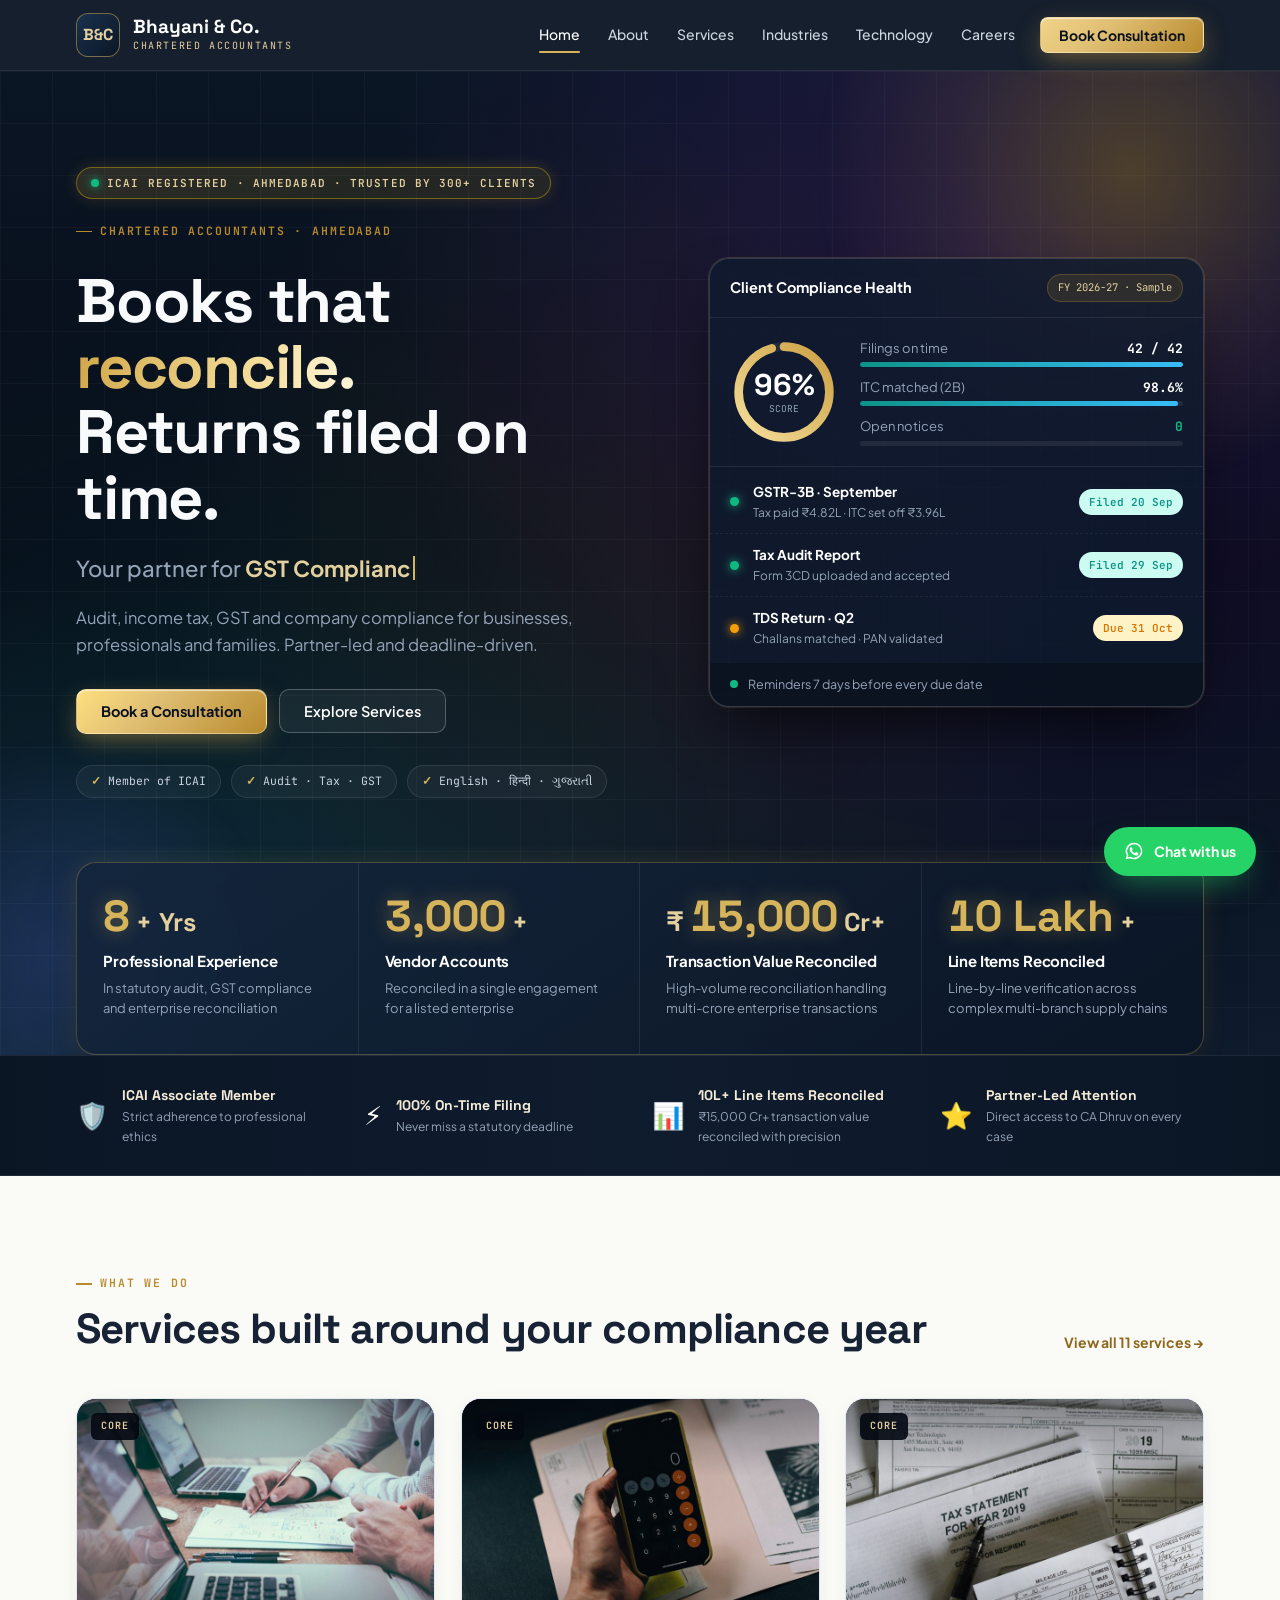
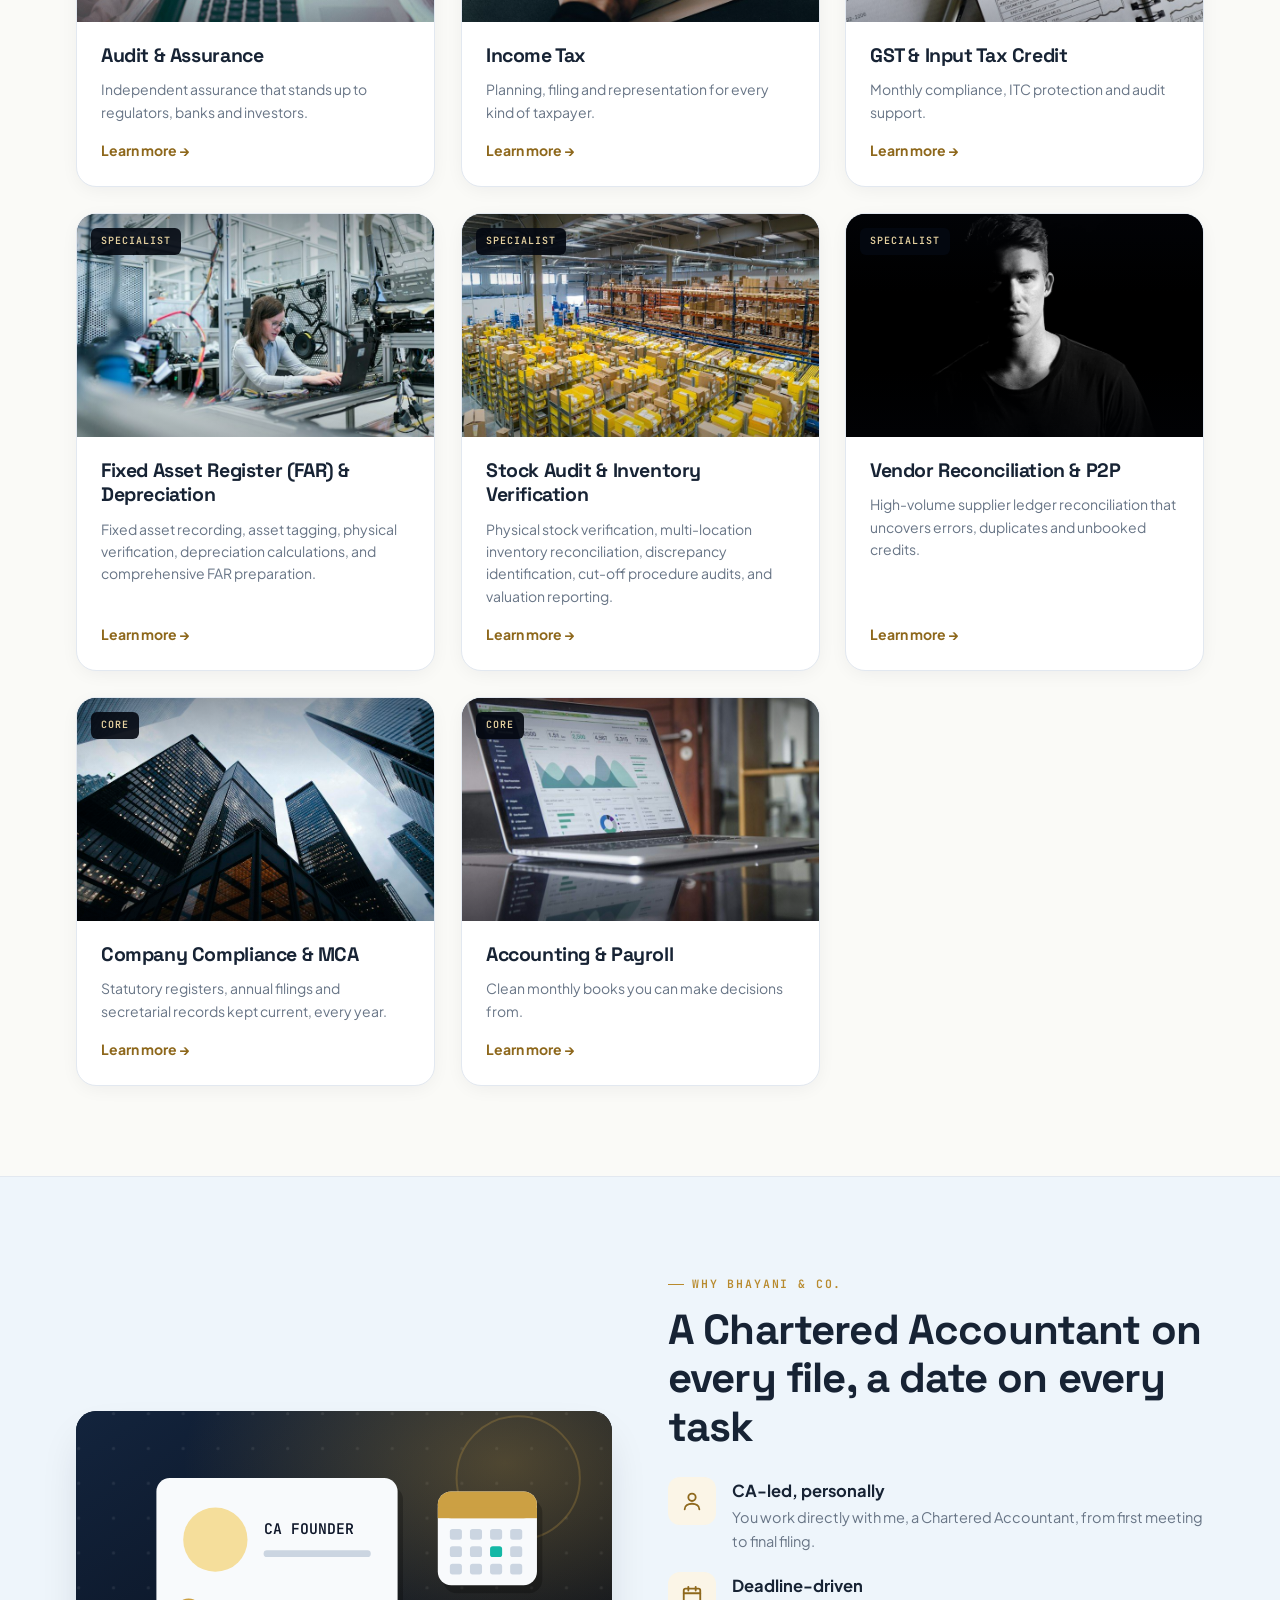
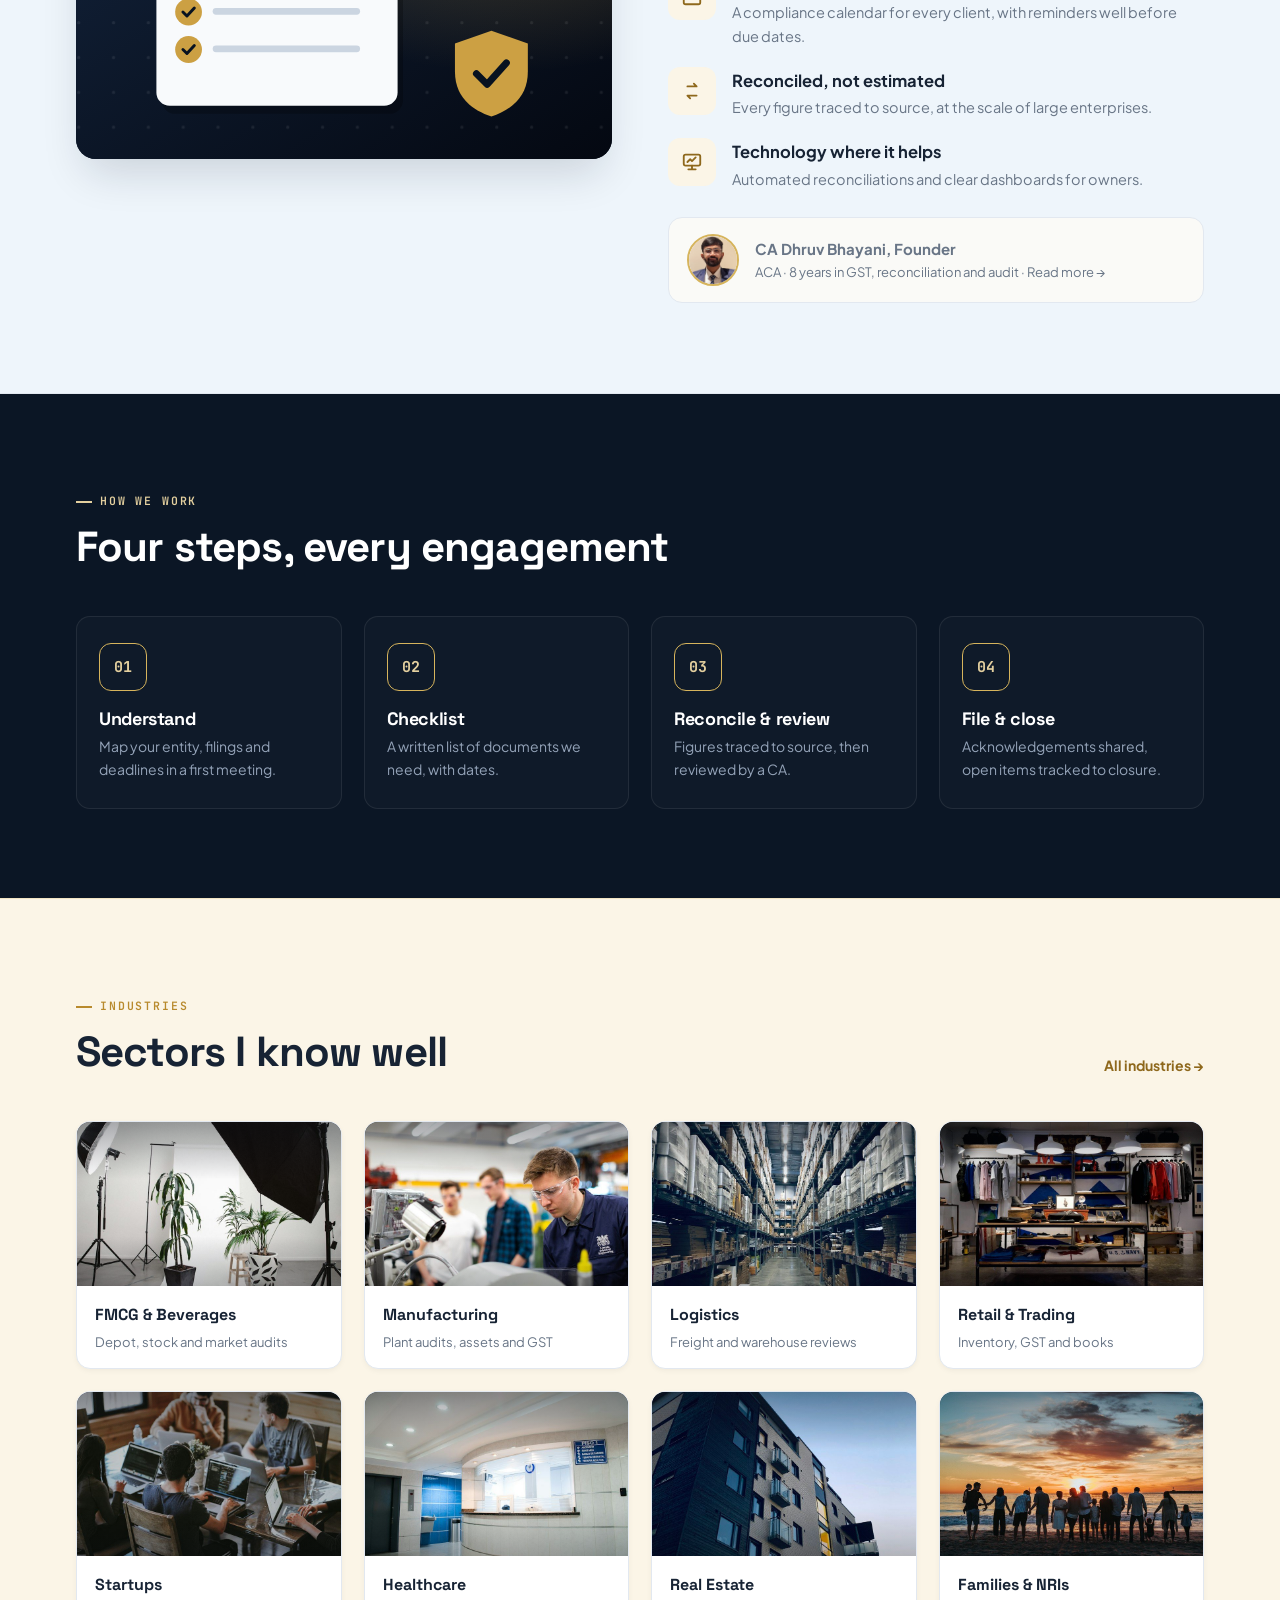
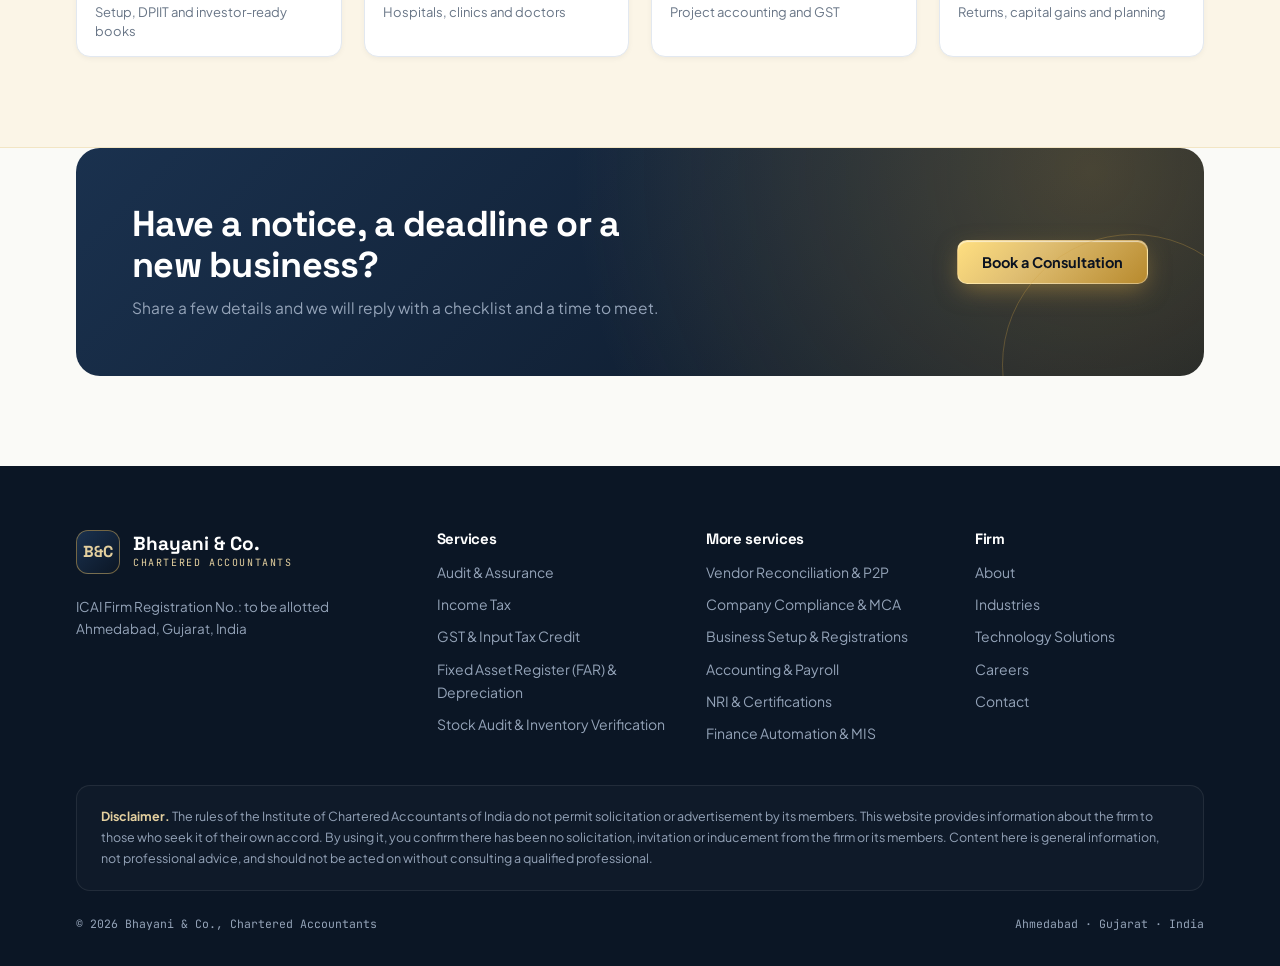
==== commit d20ae943: "V11: show ₹15,000 Cr+ transaction value in trust bar and founder bio Co-Authored-By: Claude Opus 5.5" ====
--- a/index.html
+++ b/index.html
@@ -772,7 +772,7 @@
       <div class="trust-grid">
         <div class="trust-item"><span class="ti-icon">🛡️</span><div><b>ICAI Associate Member</b><small>Strict adherence to professional ethics</small></div></div>
         <div class="trust-item"><span class="ti-icon">⚡</span><div><b>100% On-Time Filing</b><small>Never miss a statutory deadline</small></div></div>
-        <div class="trust-item"><span class="ti-icon">📊</span><div><b>10L+ Line Items Reconciled</b><small>15,000+ transactions matched with precision</small></div></div>
+        <div class="trust-item"><span class="ti-icon">📊</span><div><b>10L+ Line Items Reconciled</b><small>₹15,000 Cr+ transaction value reconciled with precision</small></div></div>
         <div class="trust-item"><span class="ti-icon">⭐</span><div><b>Partner-Led Attention</b><small>Direct access to CA Dhruv on every case</small></div></div>
       </div>
     </div>
@@ -872,12 +872,12 @@
       <div class="bio">
         <div data-anim="up">
           <p class="bio-lead">I am a Chartered Accountant with eight years of experience in GST compliance, vendor reconciliation, and statutory, internal and stock audits.</p>
-          <p>Most recently I have led the vendor reconciliation of more than 3,000 suppliers and 15,000+ transactions with over 10 lakh line items reconciled for a listed company with turnover above ₹25,000 Cr. I designed the business logic and led testing of a web-based reconciliation portal that took output from 200 vendors a year to 200 a month.</p>
+          <p>Most recently I have led the vendor reconciliation of more than 3,000 suppliers and ₹15,000 Cr+ transaction value with over 10 lakh line items reconciled for a listed company with turnover above ₹25,000 Cr. I designed the business logic and led testing of a web-based reconciliation portal that took output from 200 vendors a year to 200 a month.</p>
           <p>I founded Bhayani &amp; Co. to bring the same discipline to businesses, professionals and families: every figure traced to source, every deadline tracked, and finance work automated wherever a tool can do it faster.</p>
         </div>
         <div class="bio-stats" data-anim="up">
           <div><b>3,000+</b><span>vendors reconciled for a listed company</span></div>
-          <div><b>15,000+</b><span>transactions (&gt;10L line items) reconciled</span></div>
+          <div><b>₹15,000 Cr+</b><span>transaction value (&gt;10L line items) reconciled</span></div>
           <div><b>₹25,000 Cr+</b><span>turnover of the client served</span></div>
           <div><b>12×</b><span>faster reconciliation via a web portal</span></div>
         </div>
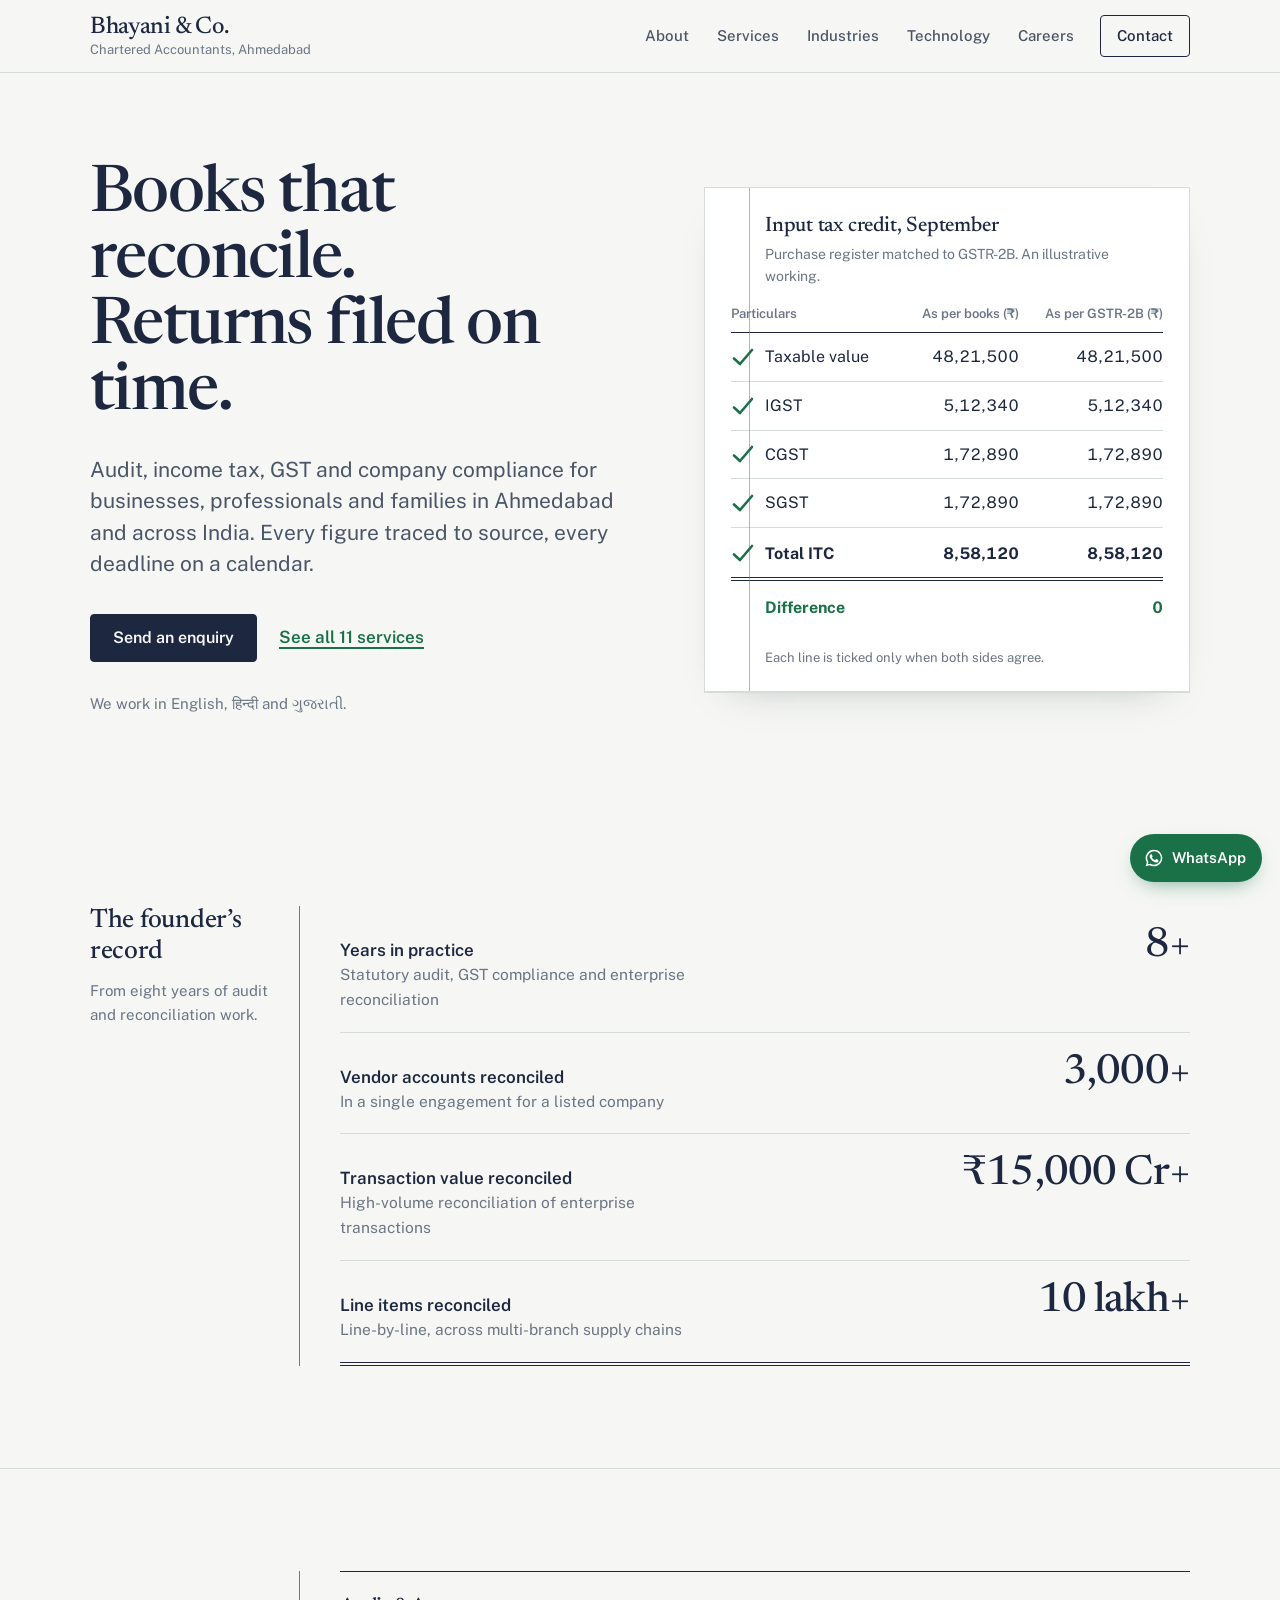
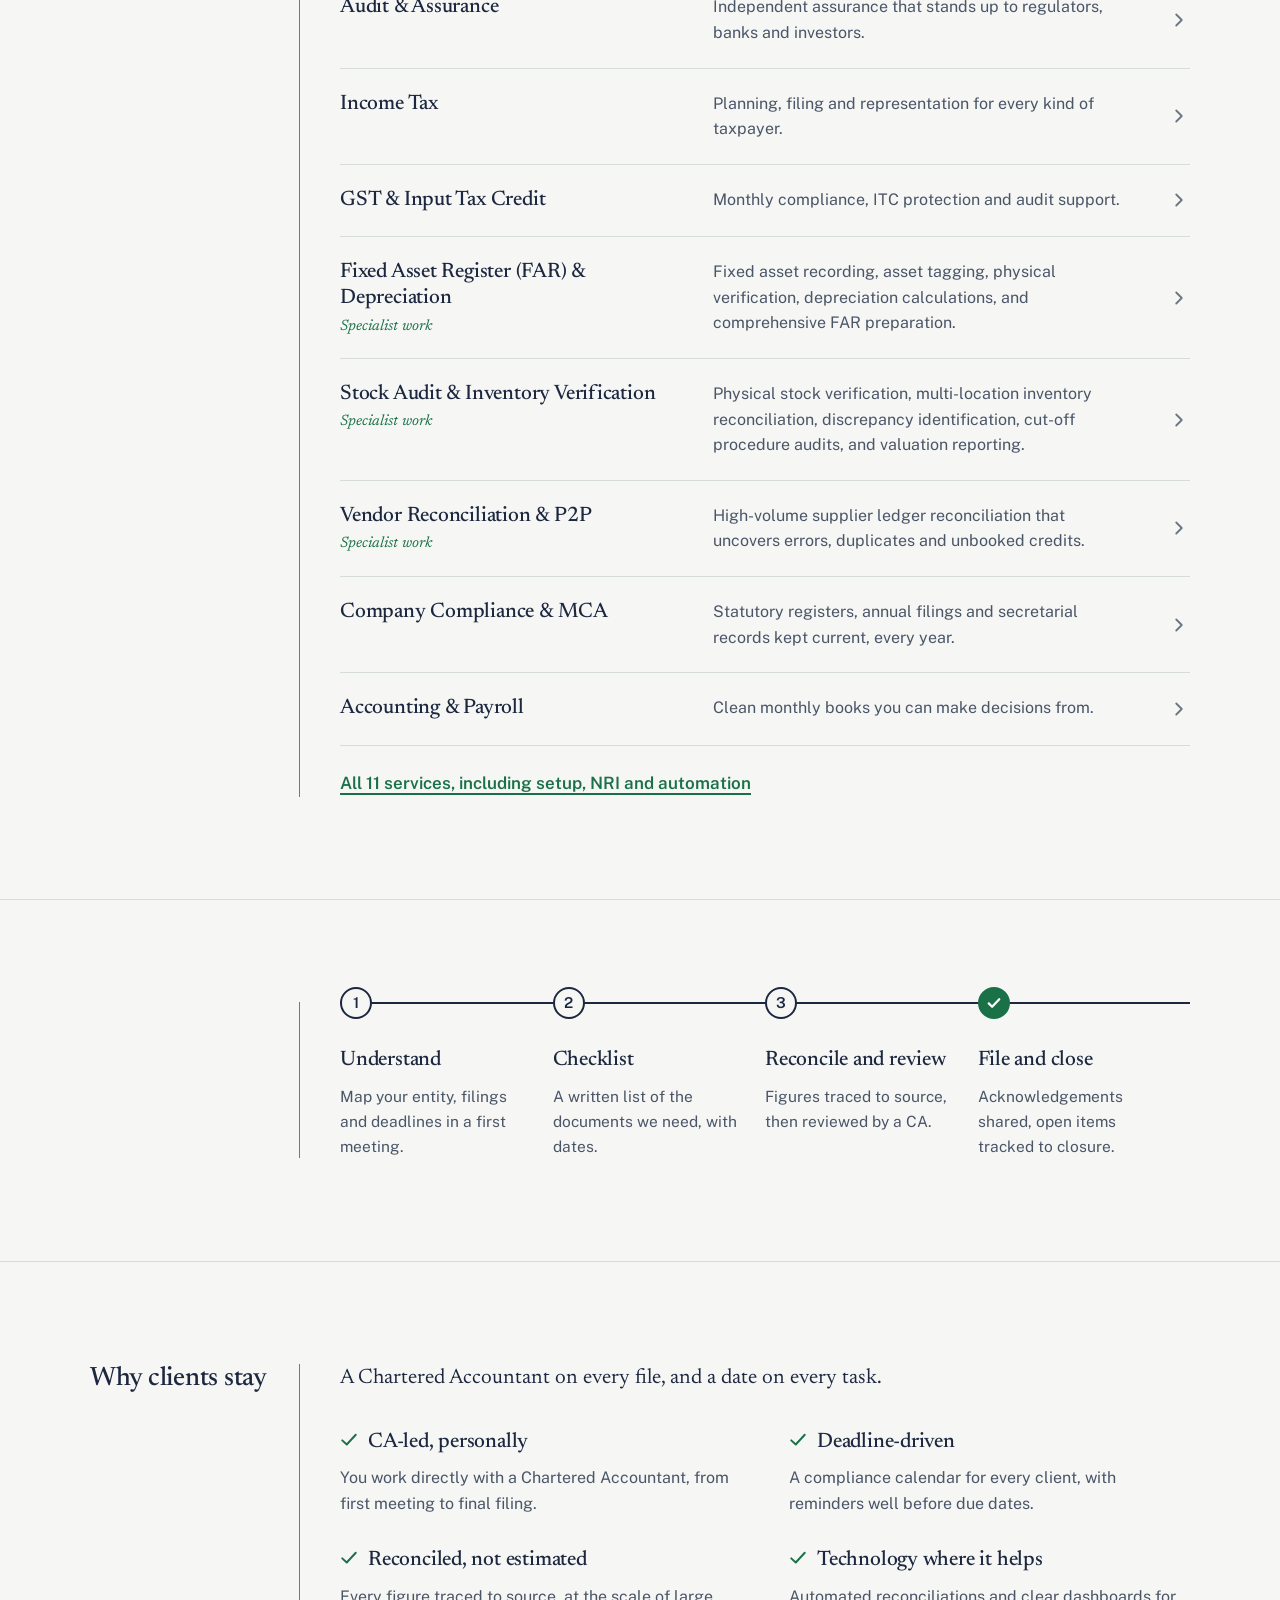
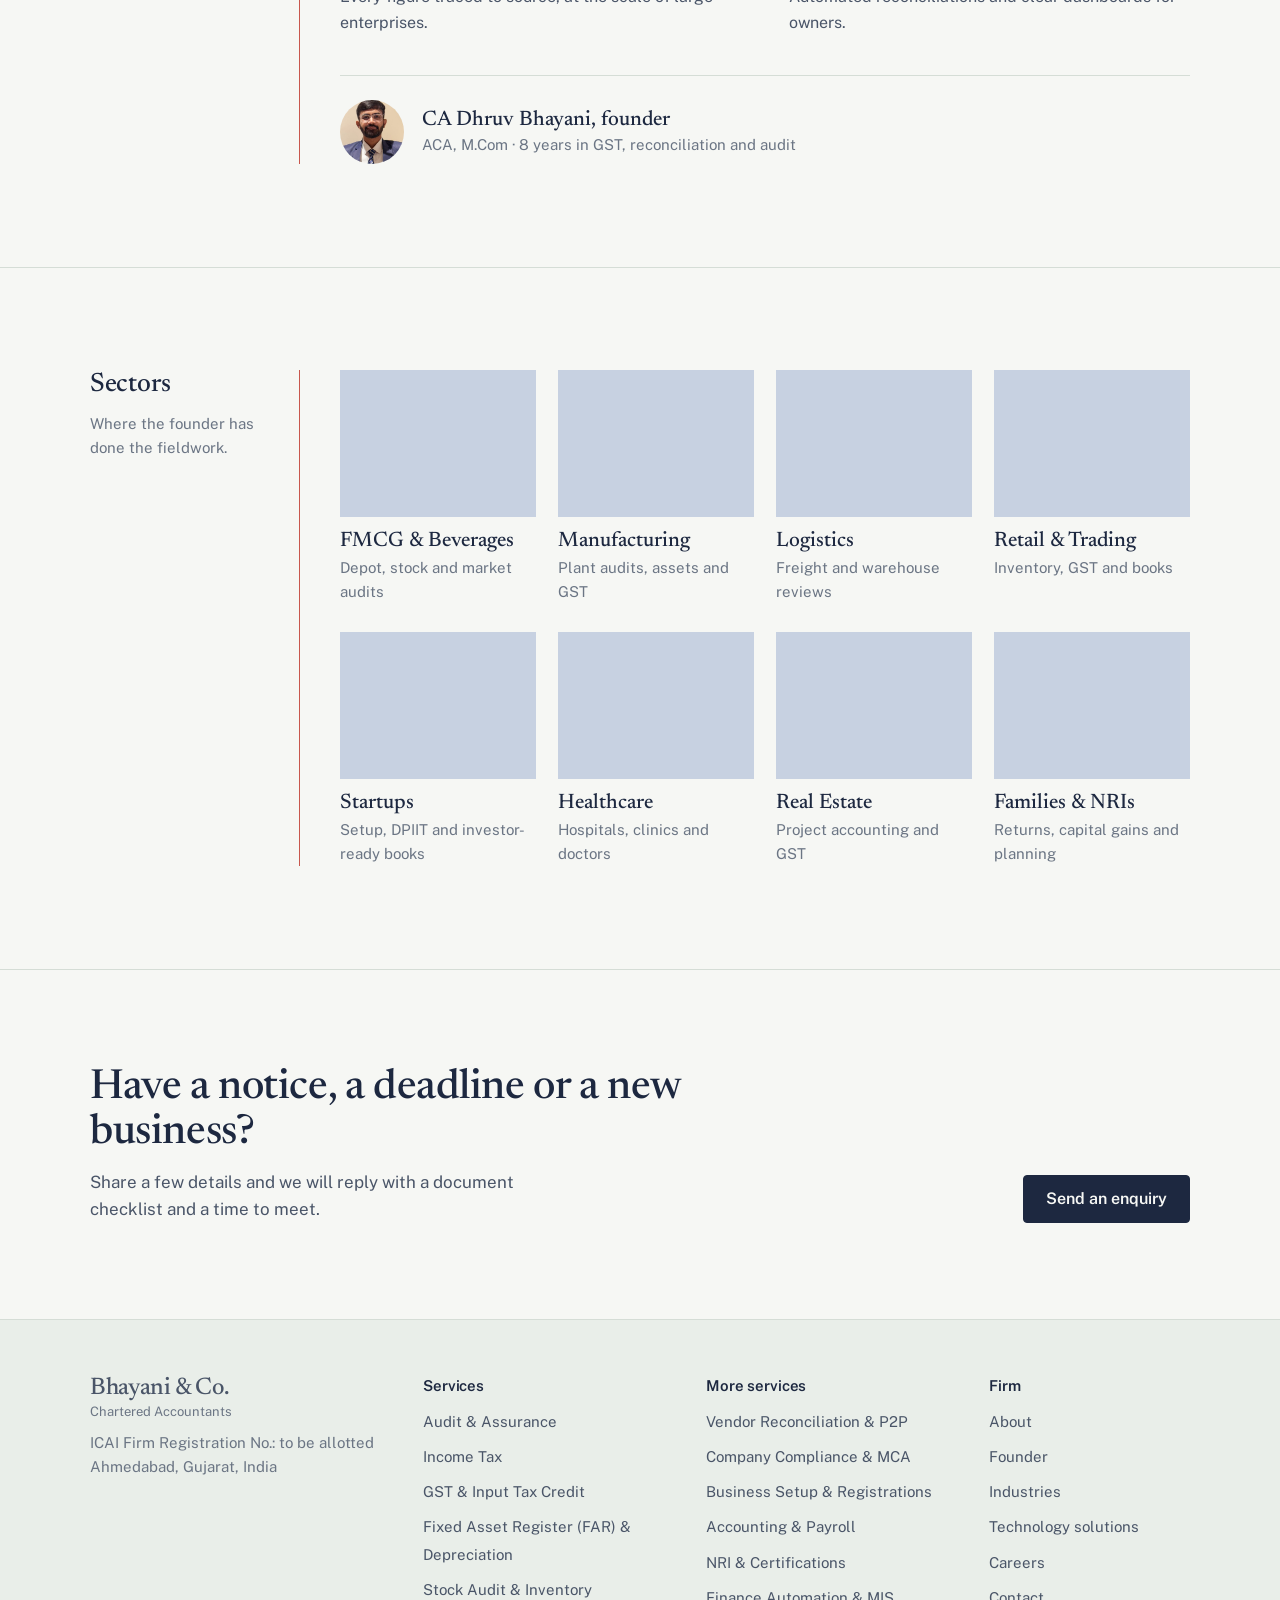
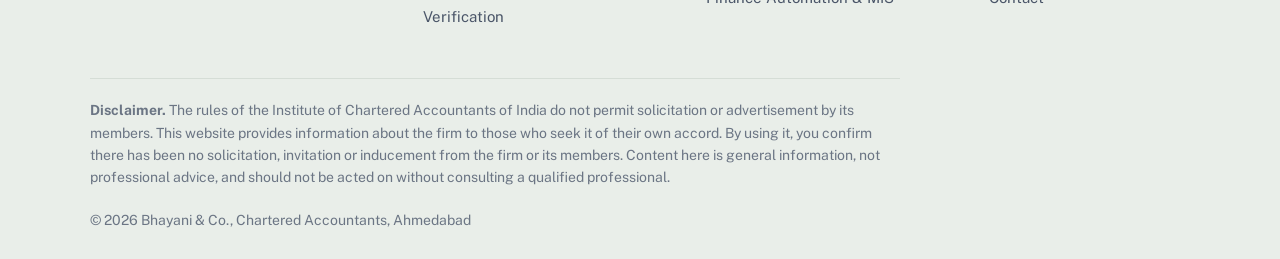
==== commit a1a57a22: "Redesign proposal: Ledger & tick home page (not live, awaiting approval) Co-Authored-By: Claude Opus" ====
--- a/index.html
+++ b/index.html
@@ -1,1399 +1,739 @@
 <!doctype html>
-<html lang="en">
+<html lang="en-IN">
 <head>
 <meta charset="utf-8">
-<meta name="viewport" content="width=device-width, initial-scale=1, viewport-fit=cover">
+<meta name="viewport" content="width=device-width,initial-scale=1">
 <title>Bhayani &amp; Co. | Chartered Accountants | Ahmedabad</title>
-<meta name="description" content="Chartered Accountants in Ahmedabad: Audit, Income Tax, GST, Stock &amp; Asset Audit, Vendor Reconciliation, Company Compliance and Finance Automation.">
+<meta name="description" content="Chartered Accountants in Ahmedabad: audit, income tax, GST, stock and asset audit, vendor reconciliation, company compliance and finance automation.">
+<meta name="theme-color" content="#F6F7F4">
 <link rel="preconnect" href="https://fonts.googleapis.com">
 <link rel="preconnect" href="https://fonts.gstatic.com" crossorigin>
-<link href="https://fonts.googleapis.com/css2?family=JetBrains+Mono:wght@400;500;600&family=Plus+Jakarta+Sans:wght@400;500;600;700;800&family=Space+Grotesk:wght@500;600;700&display=swap" rel="stylesheet">
+<link href="https://fonts.googleapis.com/css2?family=Newsreader:ital,opsz,wght@0,6..72,400;0,6..72,500;0,6..72,600;1,6..72,400&family=Public+Sans:wght@400;500;600;700&display=swap" rel="stylesheet">
 <style>
 :root{
-  --navy-950:#0B1625; --navy-900:#0F1C2E; --navy-850:#14263D; --navy-800:#1A314E; --navy-700:#223E62;
-  --gold-50:#FBF5E7; --gold-100:#F4ECD7; --gold-200:#E4D09F; --gold-400:#D6B45C; --gold-500:#B88A2D; --gold-600:#8E681C;
-  --bg:#FAFAF7; --surface:#FFFFFF; --surface-alt:#EEF5FB; --border:#E2E8F0; --border-subtle:#EDF2F7;
-  --ink:#172334; --ink-2:#334155; --muted:#687586;
-  --ok:#0D9488; --ok-soft:#CCFBF1; --warn:#D97706; --warn-soft:#FEF3C7; --flag:#E11D48; --flag-soft:#FFE4E6;
-  --f-sans:"Plus Jakarta Sans",system-ui,-apple-system,"Segoe UI",sans-serif;
-  --f-display:"Space Grotesk","Segoe UI",sans-serif;
-  --f-mono:"JetBrains Mono",ui-monospace,Consolas,monospace;
-  --shadow-sm:0 2px 6px -1px rgba(15,23,42,.06); --shadow-md:0 10px 25px -4px rgba(15,23,42,.08); --shadow-lg:0 22px 44px -10px rgba(15,23,42,.16);
-  --wrap:1200px; --r-lg:20px; --r-md:14px;
+  --paper:#F6F7F4; --rule:#D5DDD6; --ink:#1D2840; --ink-2:#4A5568; --ink-3:#6B7584;
+  --tick:#1A7148; --tick-soft:#E3EFE7; --margin:#C8574D; --wash:#E9EEE9; --white:#FFFFFF;
+  --serif:"Newsreader",Georgia,"Times New Roman",serif;
+  --sans:"Public Sans",system-ui,-apple-system,"Segoe UI",Roboto,sans-serif;
+  --s0:14px; --s1:17px; --s2:21px; --s3:26.5px; --s4:33px; --s5:41.5px; --s6:52px; --s7:65px;
+  --page:1180px; --gutter:clamp(16px,4vw,40px); --margin-col:210px;
 }
+*,*::before,*::after{box-sizing:border-box}
+html{-webkit-text-size-adjust:100%;scroll-padding-top:88px}
+body{margin:0;background:var(--paper);color:var(--ink);font:400 var(--s1)/1.6 var(--sans);-webkit-font-smoothing:antialiased;text-rendering:optimizeLegibility}
+img{max-width:100%;display:block}
+a{color:inherit}
+h1,h2,h3,h4{font-family:var(--serif);font-weight:500;margin:0;letter-spacing:-.01em;color:var(--ink)}
+p{margin:0}
+ul,ol{margin:0;padding:0;list-style:none}
+button{font:inherit;color:inherit}
 [hidden]{display:none!important}
-*{box-sizing:border-box;margin:0;padding:0}
-html{scroll-behavior:smooth;scroll-padding-top:86px}
-body{background:var(--bg);color:var(--ink);font-family:var(--f-sans);font-size:15.5px;line-height:1.65;-webkit-font-smoothing:antialiased;overflow-x:hidden}
-a{color:inherit;text-decoration:none}
-img{max-width:100%;display:block}
-h1,h2,h3,h4{font-family:var(--f-display);letter-spacing:-.02em;line-height:1.15}
-.wrap{max-width:var(--wrap);margin:0 auto;padding-inline:clamp(18px,4vw,36px)}
-section{padding-block:clamp(56px,7vw,96px)}
-:focus-visible{outline:2px solid var(--gold-400);outline-offset:3px;border-radius:6px}
-
-/* progress */
-#scroll-progress{position:fixed;top:0;left:0;height:3px;width:100%;transform-origin:left;transform:scaleX(0);background:linear-gradient(90deg,var(--gold-400),#F5DE9B);z-index:9999}
-
-/* buttons */
-.btn{display:inline-flex;align-items:center;justify-content:center;gap:8px;font:600 14.5px/1 var(--f-sans);padding:14px 24px;border-radius:10px;cursor:pointer;transition:transform .25s cubic-bezier(.16,1,.3,1),box-shadow .25s,border-color .25s,background .25s;border:1px solid transparent;white-space:nowrap;position:relative;overflow:hidden}
-.btn:hover{transform:translateY(-2px)}
-.btn-gold{background:linear-gradient(135deg,#F0D48A 0%,#DFBE72 40%,#B88A2D 100%);color:#0A1220;font-weight:700;box-shadow:0 6px 20px -4px rgba(184,138,45,.45);border-color:rgba(255,236,190,.5)}
-.btn-gold:hover{box-shadow:0 12px 28px -6px rgba(204,160,67,.7),0 0 0 3px rgba(204,160,67,.18)}
-.btn-gold::after{content:"";position:absolute;inset:0;background:linear-gradient(110deg,transparent 30%,rgba(255,255,255,.5) 50%,transparent 70%);transform:translateX(-120%);transition:transform .7s ease}
-.btn-gold:hover::after{transform:translateX(120%)}
-.btn-outline{border-color:rgba(255,255,255,.25);color:#fff;background:rgba(255,255,255,.05)}
-.btn-outline:hover{border-color:var(--gold-400);background:rgba(255,255,255,.1)}
-.btn-ghost{background:var(--surface);border-color:var(--border);color:var(--ink)}
-.btn-ghost:hover{border-color:var(--gold-400);box-shadow:var(--shadow-sm)}
-.btn-sm{padding:10px 16px;font-size:13.5px;border-radius:9px}
-.link-arrow{display:inline-flex;align-items:center;gap:6px;font-weight:700;font-size:14px;color:var(--gold-600);transition:gap .25s}
-.link-arrow:hover{gap:10px}
-
-/* headings */
-.eyebrow{display:inline-flex;align-items:center;gap:8px;font-family:var(--f-mono);font-size:11.5px;text-transform:uppercase;letter-spacing:.16em;color:var(--gold-500);font-weight:600;margin-bottom:12px}
-.eyebrow::before{content:"";width:16px;height:1.5px;background:currentColor}
-.h2{font-size:clamp(28px,3.6vw,42px);font-weight:700}
-.lead{font-size:16.5px;color:var(--muted);max-width:60ch}
-.sec-head{display:flex;justify-content:space-between;align-items:flex-end;gap:24px;flex-wrap:wrap;margin-bottom:44px}
-.sec-head .lead{margin-top:12px}
-.center{text-align:center}.center .lead{margin-inline:auto}
-
-/* header */
-.top{position:sticky;top:0;z-index:100;background:rgba(8,18,32,.94);backdrop-filter:blur(14px);-webkit-backdrop-filter:blur(14px);border-bottom:1px solid rgba(255,255,255,.08)}
-.top .wrap{display:flex;align-items:center;justify-content:space-between;gap:16px;padding-block:13px}
-.brand{display:flex;align-items:center;gap:13px}
-.mark{width:44px;height:44px;border-radius:12px;background:linear-gradient(135deg,var(--navy-800),var(--navy-950));border:1px solid rgba(217,178,93,.5);display:grid;place-items:center;font-family:var(--f-display);font-weight:700;font-size:16px;color:var(--gold-200)}
-.brand-name b{font-family:var(--f-display);font-size:19px;font-weight:700;color:#fff;display:block;line-height:1.15}
-.brand-name small{font-family:var(--f-mono);font-size:10px;letter-spacing:.16em;text-transform:uppercase;color:var(--gold-200);display:block}
-.nav{display:flex;align-items:center;gap:2px}
-.nav a{font-size:14px;font-weight:500;color:#CBD5E1;padding:8px 13px;border-radius:8px;transition:color .2s,background .2s;position:relative}
-.nav a:hover{color:#fff;background:rgba(255,255,255,.06)}
-.nav a.on{color:#fff}
-.nav a.on::after{content:"";position:absolute;left:13px;right:13px;bottom:2px;height:2px;border-radius:2px;background:var(--gold-400)}
-.nav a.btn-gold,.nav a.btn-gold:hover{color:#0A1220;font-weight:700;background:linear-gradient(135deg,#F0D48A 0%,#DFBE72 40%,#B88A2D 100%);margin-left:10px;padding:10px 18px}
-.nav a.btn-gold::after{content:"";position:absolute;inset:0;left:0;right:0;bottom:0;height:auto;border-radius:0;background:linear-gradient(110deg,transparent 30%,rgba(255,255,255,.5) 50%,transparent 70%);transform:translateX(-120%);transition:transform .7s ease}
-.nav a.btn-gold:hover::after{transform:translateX(120%)}
-.menu-btn{display:none;background:transparent;border:1px solid rgba(255,255,255,.2);color:#fff;padding:8px 14px;border-radius:8px;cursor:pointer;font:600 14px var(--f-sans)}
-@media (max-width:1020px){
+:focus-visible{outline:2px solid var(--tick);outline-offset:3px;border-radius:2px}
+#app:focus,#app:focus-visible{outline:none}
+.num{font-variant-numeric:tabular-nums lining-nums}
+.skip{position:absolute;left:-999px;top:8px;background:var(--ink);color:var(--paper);padding:10px 14px;z-index:200;text-decoration:none}
+.skip:focus{left:8px}
+
+/* ---------- frame ---------- */
+.wrap{max-width:var(--page);margin-inline:auto;padding-inline:var(--gutter)}
+
+/* ---------- header ---------- */
+.top{position:sticky;top:0;z-index:50;background:rgba(246,247,244,.94);backdrop-filter:saturate(1.2) blur(8px);-webkit-backdrop-filter:saturate(1.2) blur(8px);border-bottom:1px solid var(--rule)}
+.top .wrap{display:flex;align-items:center;justify-content:space-between;gap:20px;min-height:72px}
+.brand{display:flex;flex-direction:column;text-decoration:none;line-height:1.1}
+.brand b{font:500 24px/1.05 var(--serif);letter-spacing:-.015em}
+.brand small{font-size:13px;color:var(--ink-3);margin-top:3px}
+.nav{display:flex;align-items:center;gap:4px}
+.nav a{font-size:15px;font-weight:500;text-decoration:none;padding:8px 12px;color:var(--ink-2);border-radius:4px}
+.nav a:hover{color:var(--ink)}
+.nav a[aria-current="page"]{color:var(--ink);box-shadow:inset 0 -2px 0 var(--tick);border-radius:0}
+.nav .nav-cta{margin-left:10px;border:1.5px solid var(--ink);color:var(--ink);border-radius:4px;padding:8px 16px}
+.nav .nav-cta:hover{background:var(--ink);color:var(--paper)}
+.nav .nav-cta[aria-current="page"]{background:var(--ink);color:var(--paper);box-shadow:none;border-radius:4px}
+.menu-btn{display:none;background:none;border:1.5px solid var(--ink);border-radius:4px;padding:8px 14px;font-weight:600;font-size:15px;cursor:pointer}
+@media (max-width:960px){
   .menu-btn{display:block}
-  .nav{display:none;position:absolute;top:100%;left:0;right:0;flex-direction:column;align-items:stretch;background:var(--navy-900);border-bottom:1px solid rgba(255,255,255,.1);padding:14px 22px 22px;gap:4px}
-  .nav.open{display:flex;animation:drop .3s ease}
-  .nav a{padding:12px}
-  .nav a.on::after{display:none}
-  .nav a.btn-gold{margin:8px 0 0;justify-content:center}
+  .nav{display:none;position:absolute;left:0;right:0;top:100%;background:var(--paper);border-bottom:1px solid var(--rule);flex-direction:column;align-items:stretch;padding:8px var(--gutter) 20px;gap:0}
+  .nav.open{display:flex}
+  .nav a{padding:14px 2px;border-bottom:1px solid var(--rule);font-size:var(--s1)}
+  .nav a[aria-current="page"]{box-shadow:none;color:var(--tick)}
+  .nav .nav-cta{margin:16px 0 0;text-align:center;border-bottom:1.5px solid var(--ink)}
 }
-@keyframes drop{from{opacity:0;transform:translateY(-8px)}to{opacity:1;transform:none}}
-
-/* pages */
-.page{animation:pageIn .55s cubic-bezier(.16,1,.3,1)}
-@keyframes pageIn{from{opacity:0;transform:translateY(16px)}to{opacity:1;transform:none}}
-
-/* page banner (inner pages) */
-.banner{position:relative;overflow:hidden;color:#fff;background:radial-gradient(circle at 85% 20%,rgba(204,160,67,.2),transparent 45%),linear-gradient(180deg,var(--navy-900),var(--navy-950));padding-block:clamp(56px,7vw,88px) clamp(48px,6vw,72px)}
-.banner::before{content:"";position:absolute;inset:0;background-image:linear-gradient(rgba(255,255,255,.03) 1px,transparent 1px),linear-gradient(90deg,rgba(255,255,255,.03) 1px,transparent 1px);background-size:52px 52px}
-.banner .wrap{position:relative;display:grid;grid-template-columns:1.1fr .9fr;gap:40px;align-items:center}
-.banner h1{font-size:clamp(32px,4.4vw,54px);font-weight:700;margin-bottom:14px}
-.banner p{color:#94A3B8;font-size:16.5px;max-width:56ch}
-.crumbs{font-family:var(--f-mono);font-size:12px;color:#94A3B8;margin-bottom:16px;letter-spacing:.06em}
-.crumbs a{color:var(--gold-200)}
-.banner .art{border-radius:var(--r-lg);overflow:hidden;box-shadow:0 30px 60px -20px rgba(0,0,0,.6);border:1px solid rgba(255,255,255,.12)}
-@media (max-width:860px){.banner .wrap{grid-template-columns:1fr}.banner .art{max-width:520px}}
-
-/* ---------- HOME HERO ---------- */
-.hero{position:relative;overflow:hidden;color:#F8FAFC;background:radial-gradient(circle at 15% 85%,rgba(13,148,136,.12),transparent 45%),linear-gradient(180deg,var(--navy-900) 0%,var(--navy-950) 100%);padding-block:clamp(56px,8vw,96px) 0}
-.hero::before{content:"";position:absolute;inset:0;background-image:linear-gradient(rgba(255,255,255,.03) 1px,transparent 1px),linear-gradient(90deg,rgba(255,255,255,.03) 1px,transparent 1px);background-size:52px 52px;pointer-events:none}
-.hero-glow{position:absolute;border-radius:50%;pointer-events:none}
-.hero-glow.g1{width:640px;height:640px;right:-170px;top:-220px;background:radial-gradient(circle,rgba(204,160,67,.24),transparent 65%);animation:drift 14s ease-in-out infinite alternate;will-change:transform;transform:translateZ(0)}
-.hero-glow.g2{width:480px;height:480px;left:-180px;bottom:-140px;background:radial-gradient(circle,rgba(56,120,220,.18),transparent 65%);animation:drift2 18s ease-in-out infinite alternate;will-change:transform;transform:translateZ(0)}
-@keyframes drift{50%{transform:translate(-90px,60px) scale(1.12)}100%{transform:translate(-30px,140px) scale(.95)}}
-@keyframes drift2{to{transform:translate(120px,-80px) scale(1.15)}}
-.scan{position:absolute;inset:0;pointer-events:none;overflow:hidden}
-.scan::before{content:"";position:absolute;left:0;right:0;height:140px;top:-140px;background:linear-gradient(180deg,transparent,rgba(204,160,67,.07),transparent);animation:scan 7s linear 2.4s infinite}
-@keyframes scan{to{transform:translateY(1400px)}}
-.hero-grid{position:relative;z-index:1;display:grid;grid-template-columns:1.08fr .92fr;gap:52px;align-items:center}
-.hero h1{font-size:clamp(36px,4.8vw,62px);font-weight:700;line-height:1.07;margin:16px 0 18px}
-.hero h1 .g{background-image:linear-gradient(100deg,#D0A647 0%,#F5DE9B 30%,#FFF4D6 45%,#F5DE9B 60%,#D0A647 100%);background-size:220% 100%;-webkit-background-clip:text;background-clip:text;color:transparent;animation:shine 5s ease-in-out 2.2s infinite}
-@keyframes shine{0%{background-position:100% 0}60%,100%{background-position:-120% 0}}
-.typed{font-size:clamp(17px,2vw,22px);color:#94A3B8;margin-bottom:18px;font-weight:500;min-height:1.6em}
-.typed b{color:var(--gold-200);font-weight:700}
-.typed .caret{display:inline-block;width:2px;height:1.1em;background:var(--gold-400);margin-left:3px;vertical-align:-3px;animation:blink 1s steps(1) infinite}
-@keyframes blink{50%{opacity:0}}
-.hero-lead{font-size:16.5px;color:#94A3B8;max-width:54ch;margin-bottom:30px}
-.cta-row{display:flex;flex-wrap:wrap;gap:12px}
-.chips{display:flex;flex-wrap:wrap;gap:10px;margin-top:32px}
-.chip-pill{font-family:var(--f-mono);font-size:11.5px;color:#CBD5E1;background:rgba(255,255,255,.04);border:1px solid rgba(255,255,255,.1);padding:6px 14px;border-radius:999px}
-.chip-pill b{color:var(--gold-400)}
-/* dashboard */
-.dash-wrap{perspective:1200px;min-width:0}
-.dash-float{animation:float 6s ease-in-out 3s infinite}
-@keyframes float{50%{transform:translateY(-10px)}}
-.dash-tilt{transition:transform .25s ease-out;transform-style:preserve-3d}
-.dash{background:rgba(14,27,46,.8);backdrop-filter:blur(16px);border:1px solid rgba(255,255,255,.14);border-radius:var(--r-lg);box-shadow:0 30px 60px -15px rgba(0,0,0,.65),0 0 0 1px rgba(217,178,93,.2);overflow:hidden}
-.dash-head{padding:15px 20px;display:flex;justify-content:space-between;align-items:center;gap:10px;border-bottom:1px solid rgba(255,255,255,.08);flex-wrap:wrap}
-.dash-head b{font-size:14.5px;color:#fff}
-.dash-chip{font-family:var(--f-mono);font-size:10.5px;padding:4px 10px;border-radius:999px;background:rgba(184,138,45,.15);color:var(--gold-200);border:1px solid rgba(184,138,45,.3)}
-.dash-body{padding:20px;display:grid;grid-template-columns:auto 1fr;gap:22px;align-items:center;border-bottom:1px solid rgba(255,255,255,.08)}
-.ring-box{position:relative;width:108px;height:108px}
-.ring-arc{stroke-dasharray:264;stroke-dashoffset:264;animation:arc 1.6s cubic-bezier(.2,.7,.2,1) 1.9s forwards}
-@keyframes arc{to{stroke-dashoffset:12}}
-.ring-val{position:absolute;inset:0;display:flex;flex-direction:column;justify-content:center;align-items:center;line-height:1}
-.ring-val b{font-family:var(--f-display);font-size:30px;color:#fff}
-.ring-val small{font-family:var(--f-mono);font-size:9.5px;text-transform:uppercase;color:#94A3B8;margin-top:4px}
-.kpi-list{display:grid;gap:10px}
-.kpi-row{display:grid;grid-template-columns:1fr auto;font-size:13px;color:#94A3B8}
-.kpi-row b{font-family:var(--f-mono);color:#fff}
-.kpi-bar{grid-column:1/-1;height:5px;background:rgba(255,255,255,.08);border-radius:99px;overflow:hidden;margin-top:3px}
-.kpi-bar i{display:block;height:100%;border-radius:99px;background:linear-gradient(90deg,var(--ok),#38BDF8);transform-origin:left;animation:grow 1.2s cubic-bezier(.2,.7,.2,1) 2s both}
-@keyframes grow{from{transform:scaleX(0)}}
-.filings{list-style:none;padding:4px 0}
-.filings li{display:grid;grid-template-columns:10px 1fr auto;gap:13px;align-items:center;padding:10px 20px;border-bottom:1px dashed rgba(255,255,255,.06);animation:rise .6s ease both}
-.filings li:last-child{border-bottom:0}
-.filings li:nth-child(1){animation-delay:2.1s}.filings li:nth-child(2){animation-delay:2.22s}.filings li:nth-child(3){animation-delay:2.34s}
-.filings b{display:block;font-size:13.5px;color:#fff}
-.filings small{display:block;font-size:12px;color:#94A3B8}
-.fl-dot{width:9px;height:9px;border-radius:50%}
-.fl-dot.ok{background:#10B981;box-shadow:0 0 10px #10B981}.fl-dot.warn{background:#F59E0B;box-shadow:0 0 10px #F59E0B}
-.pill{font-family:var(--f-mono);font-size:11px;font-weight:600;padding:4px 10px;border-radius:999px;white-space:nowrap}
-.pill.ok{background:var(--ok-soft);color:var(--ok)}.pill.medium{background:var(--warn-soft);color:var(--warn)}.pill.urgent{background:var(--flag-soft);color:var(--flag)}
-.dash-foot{padding:11px 20px;font-size:12.5px;color:#94A3B8;background:rgba(0,0,0,.25);display:flex;align-items:center;gap:10px}
-.pulse-dot{width:8px;height:8px;border-radius:50%;background:#10B981;animation:pulse 2s infinite;flex:none}
-@keyframes pulse{0%{box-shadow:0 0 0 0 rgba(16,185,129,.7)}70%{box-shadow:0 0 0 8px rgba(16,185,129,0)}100%{box-shadow:0 0 0 0 rgba(16,185,129,0)}}
-/* stats */
-.figures{position:relative;z-index:1;margin-top:64px;display:grid;grid-template-columns:repeat(4,1fr);border-top:1px solid rgba(255,255,255,.08)}
-.figures>div{padding:28px 24px 34px;border-right:1px solid rgba(255,255,255,.08)}
-.figures>div:last-child{border-right:0}
-.figures strong{display:flex;align-items:baseline;gap:4px;font-family:var(--f-display);font-size:clamp(28px,3.2vw,40px);font-weight:700;color:var(--gold-200);line-height:1;margin-bottom:8px;font-variant-numeric:tabular-nums;text-shadow:0 0 20px rgba(255,215,0,0.35);white-space:nowrap}
-.figures strong .cnt{font-size:inherit!important;font-weight:inherit!important;color:inherit!important;display:inline!important;line-height:inherit!important}
-.figures .fig-lbl{font-size:13.5px;color:#94A3B8;line-height:1.45;display:block}
-@media (max-width:900px){.hero-grid{grid-template-columns:1fr}.figures{grid-template-columns:1fr 1fr}.figures>div:nth-child(2){border-right:0}.figures>div:nth-child(-n+2){border-bottom:1px solid rgba(255,255,255,.08)}}
-
-/* ---------- ART (illustration / photo slot) ---------- */
-.art{position:relative;aspect-ratio:400/260;background:var(--navy-900);overflow:hidden;max-width:100%}
-.art svg,.art img{position:absolute;inset:0;width:100%;height:100%;object-fit:cover;transition:transform .7s cubic-bezier(.16,1,.3,1)}
-.art img+.shade{position:absolute;inset:0;background:linear-gradient(180deg,rgba(4,8,17,.35) 0%,transparent 35%,transparent 70%,rgba(4,8,17,.25) 100%);pointer-events:none}
-.art .fl{animation:artFloat 5s ease-in-out infinite}
-.art .fl2{animation:artFloat 6s ease-in-out .8s infinite}
-.art .pul{animation:artPulse 3.5s ease-in-out infinite;transform-box:fill-box;transform-origin:center}
-@keyframes artFloat{50%{transform:translateY(-6px)}}
-@keyframes artPulse{50%{opacity:.45;transform:scale(1.08)}}
-
-/* ---------- SERVICE CARDS ---------- */
-.svc-grid{display:grid;grid-template-columns:repeat(3,minmax(0,1fr));gap:26px}
-.svc-card{background:var(--surface);border:1px solid var(--border);border-radius:var(--r-lg);overflow:hidden;display:flex;flex-direction:column;transition:transform .35s cubic-bezier(.16,1,.3,1),box-shadow .35s,border-color .35s;position:relative;isolation:isolate}
-.svc-card:hover{transform:translateY(-6px);box-shadow:var(--shadow-lg);border-color:var(--gold-400)}
-.svc-card:hover .art svg,.svc-card:hover .art img,.ind-card:hover .art svg,.ind-card:hover .art img{transform:scale(1.07)}
-.svc-card .tagrow{position:absolute;top:14px;left:14px;z-index:2;display:flex;gap:6px}
-.tag{font-family:var(--f-mono);font-size:10px;font-weight:600;text-transform:uppercase;letter-spacing:.1em;padding:5px 10px;border-radius:6px;background:rgba(4,8,17,.9);color:var(--gold-200)}
-.tag.light{background:rgba(255,255,255,.9);color:var(--ink-2)}
-.svc-body{padding:22px 24px 24px;display:flex;flex-direction:column;gap:10px;flex:1}
-.svc-body h3{font-size:20.5px;font-weight:700}
-.svc-body p{font-size:14.5px;color:var(--muted)}
-.svc-body .link-arrow{margin-top:auto;padding-top:6px}
-.svc-card::after{content:"";position:absolute;left:0;bottom:0;height:3px;width:100%;background:linear-gradient(90deg,var(--gold-500),#F5DE9B);transform:scaleX(0);transform-origin:left;transition:transform .45s cubic-bezier(.2,.7,.2,1)}
-.svc-card:hover::after{transform:scaleX(1)}
-@media (max-width:1000px){.svc-grid{grid-template-columns:repeat(2,minmax(0,1fr))}}
-@media (max-width:640px){.svc-grid{grid-template-columns:1fr}}
-.filters{display:flex;flex-wrap:wrap;gap:8px;margin-bottom:30px}
-.chip-btn{font:600 13.5px var(--f-sans);padding:9px 18px;border-radius:999px;border:1px solid var(--border);background:var(--surface);color:var(--muted);cursor:pointer;transition:all .2s}
-.chip-btn:hover{border-color:var(--gold-400);color:var(--ink)}
-.chip-btn[aria-pressed="true"]{background:var(--navy-900);color:#fff;border-color:var(--navy-900)}
-.svc-card.pop{animation:pop .45s cubic-bezier(.2,.7,.2,1) both;animation-delay:var(--pd,0s)}
-@keyframes pop{from{opacity:0;transform:translateY(14px) scale(.98)}}
-
-/* ---------- WHY ---------- */
-.why{display:grid;grid-template-columns:1fr 1fr;gap:56px;align-items:center}
-.why .art{border-radius:var(--r-lg);box-shadow:var(--shadow-lg)}
-.why-list{display:grid;gap:18px;margin-top:26px}
-.why-item{display:grid;grid-template-columns:48px 1fr;gap:16px;align-items:start}
-.why-ico{width:48px;height:48px;border-radius:12px;background:var(--gold-50);color:var(--gold-600);display:grid;place-items:center;transition:transform .45s cubic-bezier(.3,1.6,.4,1),background .3s,color .3s}
-.why-item:hover .why-ico{transform:rotate(-8deg) scale(1.1);background:var(--navy-900);color:var(--gold-200)}
-.why-item b{display:block;font-size:16.5px;margin-bottom:2px}
-.why-item p{font-size:14.5px;color:var(--muted)}
-@media (max-width:900px){.why{grid-template-columns:1fr;gap:32px}}
-
-/* ---------- PROCESS ---------- */
-.dark{background:var(--navy-950);color:#fff}
-.dark .lead{color:#94A3B8}
-.dark .eyebrow{color:var(--gold-200)}
-.steps{display:grid;grid-template-columns:repeat(4,1fr);gap:22px;list-style:none;counter-reset:s;margin-top:8px}
-.step{position:relative;padding:26px 22px;border:1px solid rgba(255,255,255,.08);border-radius:var(--r-md);background:rgba(255,255,255,.02);transition:border-color .3s,background .3s,transform .35s cubic-bezier(.16,1,.3,1)}
-.step:hover{border-color:rgba(204,160,67,.5);background:rgba(204,160,67,.05);transform:translateY(-4px)}
-.step::before{counter-increment:s;content:counter(s,decimal-leading-zero);display:grid;place-items:center;width:46px;height:46px;border-radius:12px;border:1.5px solid var(--gold-400);color:var(--gold-200);font:700 15px var(--f-mono);margin-bottom:18px;transition:background .3s,color .3s,transform .35s}
-.step:hover::before{background:var(--gold-400);color:var(--navy-950);transform:rotate(-6deg)}
-.step h4{font-size:18px;margin-bottom:6px}
-.step p{font-size:14px;color:#94A3B8}
-@media (max-width:900px){.steps{grid-template-columns:1fr 1fr}}
-@media (max-width:520px){.steps{grid-template-columns:1fr}}
-
-/* ---------- CTA band ---------- */
-.cta-band{position:relative;overflow:hidden;border-radius:24px;padding:clamp(34px,5vw,56px);background:radial-gradient(circle at 90% 10%,rgba(204,160,67,.3),transparent 50%),linear-gradient(135deg,var(--navy-800),var(--navy-950));color:#fff;display:flex;justify-content:space-between;align-items:center;gap:28px;flex-wrap:wrap}
-.cta-band h2{font-size:clamp(24px,3vw,36px);max-width:22ch}
-.cta-band p{color:#94A3B8;margin-top:8px}
-.cta-band::after{content:"";position:absolute;width:260px;height:260px;right:-60px;bottom:-120px;border-radius:50%;border:1px solid rgba(204,160,67,.3);animation:spin 30s linear infinite}
-@keyframes spin{to{transform:rotate(360deg)}}
-
-/* ---------- INDUSTRIES ---------- */
-.ind-grid{display:grid;grid-template-columns:repeat(4,minmax(0,1fr));gap:22px}
-.ind-card{border-radius:var(--r-md);overflow:hidden;background:var(--surface);border:1px solid var(--border);transition:transform .35s cubic-bezier(.16,1,.3,1),box-shadow .35s,border-color .35s}
-.ind-card:hover{transform:translateY(-5px);box-shadow:var(--shadow-lg);border-color:var(--gold-400)}
-.ind-card div.t{padding:16px 18px}
-.ind-card b{display:block;font-size:16px;font-family:var(--f-display)}
-.ind-card span{font-size:13.5px;color:var(--muted)}
-@media (max-width:1000px){.ind-grid{grid-template-columns:repeat(2,minmax(0,1fr))}}
-@media (max-width:560px){.ind-grid{gap:12px}.ind-card div.t{padding:12px}.ind-card b{font-size:14.5px}.ind-card span{font-size:12.5px}}
-@media (max-width:600px){.banner .art{max-width:none;aspect-ratio:400/200}.banner{padding-block:40px 36px}.svc-body{padding:18px 20px 20px}}
-
-/* ---------- SERVICE DETAIL ---------- */
-.sub-grid{display:grid;grid-template-columns:repeat(3,minmax(0,1fr));gap:20px}
-.sub{background:var(--surface);border:1px solid var(--border);border-radius:var(--r-md);padding:24px;transition:transform .35s cubic-bezier(.16,1,.3,1),box-shadow .35s,border-color .35s}
-.sub:hover{transform:translateY(-4px);box-shadow:var(--shadow-md);border-color:var(--gold-400)}
-.sub .ic{width:44px;height:44px;border-radius:11px;background:var(--gold-50);color:var(--gold-600);display:grid;place-items:center;margin-bottom:14px;transition:transform .45s cubic-bezier(.3,1.6,.4,1),background .3s,color .3s}
-.sub:hover .ic{transform:rotate(-8deg) scale(1.1);background:var(--navy-900);color:var(--gold-200)}
-.sub h4{font-size:16.5px;margin-bottom:6px}
-.sub p{font-size:14px;color:var(--muted)}
-@media (max-width:960px){.sub-grid{grid-template-columns:1fr 1fr}}
-@media (max-width:560px){.sub-grid{grid-template-columns:1fr}}
-.two-col{display:grid;grid-template-columns:1fr 1fr;gap:26px;margin-top:40px}
-.panel{background:var(--surface);border:1px solid var(--border);border-radius:var(--r-lg);padding:28px}
-.panel h3{font-size:19px;margin-bottom:14px}
-.panel ul{list-style:none;display:grid;gap:10px}
-.panel li{display:grid;grid-template-columns:20px 1fr;gap:10px;font-size:14.5px;color:var(--ink-2)}
-.panel li::before{content:"✓";color:var(--ok);font-weight:800}
-.panel.navy{background:linear-gradient(135deg,var(--navy-850),var(--navy-950));color:#fff;border-color:transparent}
-.panel.navy p{color:#94A3B8;margin-bottom:18px}
-@media (max-width:820px){.two-col{grid-template-columns:1fr}}
-.more-svc{display:flex;gap:10px;flex-wrap:wrap;margin-top:20px}
-.more-svc a{font-size:13.5px;font-weight:600;padding:8px 14px;border-radius:999px;border:1px solid var(--border);background:var(--surface);transition:border-color .2s,transform .2s}
-.more-svc a:hover{border-color:var(--gold-400);transform:translateY(-2px)}
-
-/* ---------- ABOUT ---------- */
-.values{display:grid;grid-template-columns:repeat(3,minmax(0,1fr));gap:20px}
-.value{padding:26px;border-radius:var(--r-md);background:var(--surface);border:1px solid var(--border);transition:transform .35s cubic-bezier(.16,1,.3,1),box-shadow .35s}
-.value:hover{transform:translateY(-4px);box-shadow:var(--shadow-md)}
-.value b{display:block;font-family:var(--f-display);font-size:18px;margin:12px 0 6px}
-.value p{font-size:14.5px;color:var(--muted)}
-@media (max-width:860px){.values{grid-template-columns:1fr}}
-.partners{display:grid;grid-template-columns:1fr 1fr;gap:26px}
-.person{background:var(--surface);border:1px solid var(--border);border-radius:var(--r-lg);overflow:hidden;transition:transform .35s cubic-bezier(.16,1,.3,1),box-shadow .35s}
-.person:hover{transform:translateY(-4px);box-shadow:var(--shadow-lg)}
-.person-head{background:linear-gradient(135deg,var(--navy-850),var(--navy-950));color:#fff;padding:26px 28px;display:flex;align-items:center;gap:20px}
-.avatar{width:74px;height:74px;border-radius:50%;border:2px solid var(--gold-400);background:var(--navy-900);color:var(--gold-200);font:700 25px var(--f-display);display:grid;place-items:center;flex:none}
-.avatar.tbd{border-style:dashed;color:#64748B}
-.person-head h3{font-size:22px}
-.quals{font-family:var(--f-mono);font-size:12px;color:var(--gold-200);margin-top:4px}
-.person-body{padding:24px 28px 28px;display:grid;gap:14px}
-.person-body p{font-size:14.5px;color:var(--muted)}
-.areas{display:flex;flex-wrap:wrap;gap:8px}
-.areas span{font-size:12.5px;font-weight:600;padding:5px 11px;border-radius:6px;background:var(--surface-alt);color:var(--ink-2)}
-@media (max-width:860px){.partners{grid-template-columns:1fr}}
-
-
-/* ---------- FOUNDER ---------- */
-.founder{display:grid;grid-template-columns:340px 1fr;gap:48px;align-items:start}
-.prof{position:sticky;top:100px;background:linear-gradient(160deg,var(--navy-850),var(--navy-950));color:#fff;border-radius:var(--r-lg);padding:32px 28px;text-align:center;box-shadow:var(--shadow-lg);display:grid;justify-items:center;gap:10px;overflow:hidden;isolation:isolate}
-.prof::before{content:"";position:absolute;width:300px;height:300px;top:-150px;right:-120px;border-radius:50%;background:radial-gradient(circle,rgba(204,160,67,.3),transparent 65%);z-index:-1}
-.prof-photo{width:148px;height:148px;border-radius:50%;padding:4px;background:conic-gradient(from 0deg,#F5DE9B,#B88A2D,#F5DE9B,#B88A2D,#F5DE9B);animation:spin 12s linear infinite;margin-bottom:8px;position:relative}
-.prof-photo>*{animation:spin 12s linear infinite reverse}
-.prof-photo img{object-position:50% 30%}
-.prof-photo span,.prof-photo img{width:100%;height:100%;border-radius:50%;display:grid;place-items:center;background:var(--navy-900);border:4px solid var(--navy-900);font:700 44px var(--f-display);color:var(--gold-200);object-fit:cover}
-.prof h3{font-size:24px}
-.prof .quals{margin:0}
-.prof-tag{font-size:13px;color:#94A3B8;line-height:1.5;margin-bottom:6px}
-.prof-facts{list-style:none;width:100%;margin-top:14px;border-top:1px solid rgba(255,255,255,.1);text-align:left}
-.prof-facts li{display:flex;justify-content:space-between;gap:12px;padding:10px 0;border-bottom:1px solid rgba(255,255,255,.08);font-size:13.5px}
-.prof-facts small{font-family:var(--f-mono);font-size:10.5px;text-transform:uppercase;letter-spacing:.08em;color:#94A3B8;padding-top:2px}
-.prof-facts span{font-weight:600;text-align:right;min-width:0;overflow-wrap:anywhere}
-.bio{display:grid;gap:26px;min-width:0}
-.bio p{color:var(--ink-2);font-size:15.5px;margin-bottom:12px;max-width:68ch}
-.bio .bio-lead{font-family:var(--f-display);font-size:clamp(19px,2vw,23px);font-weight:600;color:var(--ink);line-height:1.4}
-.bio-stats{display:grid;grid-template-columns:repeat(4,minmax(0,1fr));gap:1px;background:var(--border);border:1px solid var(--border);border-radius:var(--r-md);overflow:hidden}
-.bio-stats div{background:var(--bg);padding:18px 16px}
-.bio-stats b{display:block;font-family:var(--f-display);font-size:24px;color:var(--gold-600);line-height:1.1;margin-bottom:4px}
-.bio-stats span{font-size:12.5px;color:var(--muted);line-height:1.4;display:block}
-.bio-h{font-family:var(--f-mono);font-size:12px;text-transform:uppercase;letter-spacing:.14em;color:var(--gold-600);margin-bottom:12px}
-.timeline{list-style:none;position:relative;padding-left:28px;display:grid;gap:22px;margin-top:-14px}
-.timeline::before{content:"";position:absolute;left:7px;top:6px;bottom:6px;width:2px;background:linear-gradient(180deg,var(--gold-400),var(--border))}
-.timeline li{position:relative}
-.timeline li::before{content:"";position:absolute;left:-27px;top:5px;width:12px;height:12px;border-radius:50%;background:var(--surface);border:3px solid var(--gold-400);transition:transform .3s,background .3s}
-.timeline li:first-child::before{background:var(--gold-400);box-shadow:0 0 0 5px rgba(204,160,67,.2)}
-.timeline li:hover::before{transform:scale(1.3);background:var(--gold-400)}
-.timeline .when{font-family:var(--f-mono);font-size:11.5px;color:var(--muted)}
-.timeline b{display:block;font-size:16.5px;font-family:var(--f-display)}
-.timeline em{display:block;font-style:normal;font-size:13.5px;color:var(--gold-600);font-weight:600;margin-bottom:4px}
-.timeline p{font-size:14.5px;margin:0;color:var(--muted)}
-.bio-grid{display:grid;grid-template-columns:1fr 1fr;gap:32px}
-.edu{list-style:none;display:grid;gap:12px}
-.edu b{display:block;font-size:15px}
-.edu span{font-size:13.5px;color:var(--muted)}
-@media (max-width:980px){.founder{grid-template-columns:1fr}.prof{position:static;max-width:460px;margin-inline:auto;width:100%}.bio-stats{grid-template-columns:1fr 1fr}}
-@media (max-width:600px){.bio-grid{grid-template-columns:1fr}}
-.founder-strip{display:flex;align-items:center;gap:16px;margin-top:26px;padding:16px 18px;border:1px solid var(--border);border-radius:var(--r-md);background:var(--bg);transition:border-color .3s,transform .3s}
-.founder-strip:hover{border-color:var(--gold-400);transform:translateY(-2px)}
-.founder-strip .fs-ph{width:52px;height:52px;border-radius:50%;flex:none;border:2px solid var(--gold-400);background:var(--navy-900);color:var(--gold-200);display:grid;place-items:center;font:700 18px var(--f-display);overflow:hidden}
-.founder-strip .fs-ph img{width:100%;height:100%;object-fit:cover}
-.founder-strip b{display:block;font-size:15px}
-.founder-strip span{font-size:13px;color:var(--muted)}
-
-/* ---------- TOOLS ---------- */
-.tools-grid{display:grid;grid-template-columns:.95fr 1.05fr;gap:26px}
-.tool-card{background:var(--surface);border:1px solid var(--border);border-radius:var(--r-lg);box-shadow:var(--shadow-sm);overflow:hidden}
-.tool-header{padding:20px 24px;border-bottom:1px solid var(--border);display:flex;justify-content:space-between;align-items:center;flex-wrap:wrap;gap:12px}
-.tool-header h3{font-size:19px}
-.tool-header small{font-family:var(--f-mono);font-size:11px;color:var(--muted)}
-.calc-body{padding:24px;display:grid;gap:18px}
-
-/* ---------- REDESIGNED UNIFORM STATISTICS GRID ---------- */
-.figures-panel{position:relative;z-index:2;margin-top:64px;display:grid;grid-template-columns:repeat(4,1fr);background:linear-gradient(145deg,rgba(20,38,61,0.9),rgba(11,22,37,0.95));backdrop-filter:blur(14px);border:1px solid rgba(214,180,92,0.3);border-radius:var(--r-lg);box-shadow:0 24px 48px -12px rgba(0,0,0,0.5),0 0 24px rgba(214,180,92,0.15);overflow:hidden}
-.fig-col{padding:32px 26px 36px;border-right:1px solid rgba(255,255,255,0.08);display:flex;flex-direction:column;gap:6px;transition:background .3s}
-.fig-col:last-child{border-right:0}
-.fig-col:hover{background:rgba(214,180,92,0.05)}
-.fig-metric{display:flex;align-items:baseline;gap:6px;margin-bottom:4px}
-.fig-num{font-family:var(--f-display);font-size:clamp(32px,3.4vw,44px);font-weight:700;color:var(--gold-400);line-height:1;text-shadow:0 0 20px rgba(214,180,92,0.4);font-variant-numeric:tabular-nums}
-.fig-unit{font-family:var(--f-display);font-size:clamp(20px,2vw,26px);font-weight:700;color:var(--gold-200);line-height:1}
-.fig-curr{font-family:var(--f-display);font-size:clamp(22px,2.2vw,30px);font-weight:700;color:var(--gold-200);line-height:1}
-.fig-title{font-family:var(--f-sans);font-size:15px;font-weight:700;color:#FFFFFF;letter-spacing:-0.01em}
-.fig-desc{font-size:13px;color:#94A3B8;line-height:1.5;margin:0}
-@media (max-width:980px){.figures-panel{grid-template-columns:1fr 1fr}.fig-col:nth-child(2){border-right:0}.fig-col:nth-child(-n+2){border-bottom:1px solid rgba(255,255,255,0.08)}}
-@media (max-width:560px){.figures-panel{grid-template-columns:1fr}.fig-col{border-right:0;border-bottom:1px solid rgba(255,255,255,0.08)}}
-
-/* ---------- SECTION BACKGROUND REFINEMENTS (WARM WHITE, LIGHT BLUE & PALE GOLD) ---------- */
-section.bg-warm{background:var(--bg)}
-section.bg-lightblue{background:var(--surface-alt);border-block:1px solid var(--border)}
-section.bg-palegold{background:var(--gold-50);border-block:1px solid rgba(214,180,92,0.25)}
-
-/* ---------- UNIFORM CARD STYLING FOR SERVICES & INDUSTRIES ---------- */
-.svc-grid{display:grid;grid-template-columns:repeat(3,minmax(0,1fr));gap:26px}
-.svc-card{background:var(--surface);border:1px solid var(--border);border-radius:var(--r-lg);overflow:hidden;display:flex;flex-direction:column;transition:transform .35s cubic-bezier(.16,1,.3,1),box-shadow .35s,border-color .35s;position:relative;box-shadow:var(--shadow-sm)}
-.svc-card:hover{transform:translateY(-6px);box-shadow:var(--shadow-lg);border-color:var(--gold-400)}
-.svc-card .art,.ind-card .art{aspect-ratio:16/10;background:var(--navy-900);position:relative;overflow:hidden}
-.svc-card .art img,.ind-card .art img{width:100%;height:100%;object-fit:cover;transition:transform .6s cubic-bezier(.16,1,.3,1)}
-.svc-card:hover .art img,.ind-card:hover .art img{transform:scale(1.06)}
-.svc-body{padding:22px 24px 24px;display:flex;flex-direction:column;gap:10px;flex:1}
-.svc-body h3{font-size:19.5px;font-weight:700;color:var(--ink);line-height:1.25}
-.svc-body p{font-size:14px;color:var(--muted);line-height:1.6}
-
-.ind-grid{display:grid;grid-template-columns:repeat(4,minmax(0,1fr));gap:22px}
-.ind-card{border-radius:var(--r-md);overflow:hidden;background:var(--surface);border:1px solid var(--border);box-shadow:var(--shadow-sm);transition:transform .35s cubic-bezier(.16,1,.3,1),box-shadow .35s,border-color .35s;display:flex;flex-direction:column}
-.ind-card:hover{transform:translateY(-5px);box-shadow:var(--shadow-lg);border-color:var(--gold-400)}
-.ind-card div.t{padding:16px 18px;display:flex;flex-direction:column;gap:4px;flex:1}
-.ind-card b{font-size:16px;font-family:var(--f-display);color:var(--ink)}
-.ind-card span{font-size:13px;color:var(--muted);line-height:1.45}
-@media (max-width:1020px){.svc-grid{grid-template-columns:repeat(2,1fr)}.ind-grid{grid-template-columns:repeat(2,1fr)}}
-@media (max-width:640px){.svc-grid{grid-template-columns:1fr}.ind-grid{grid-template-columns:1fr}}
-
-
-/* ---------- TECHNOLOGY SOLUTIONS GRID ---------- */
-.tech-grid{display:grid;grid-template-columns:repeat(3,minmax(0,1fr));gap:24px;margin-top:10px}
-.tech-card{background:var(--surface);border:1px solid var(--border);border-radius:var(--r-lg);padding:28px 24px;display:flex;flex-direction:column;gap:12px;transition:transform .35s cubic-bezier(.16,1,.3,1),box-shadow .35s,border-color .35s;position:relative;isolation:isolate}
-.tech-card:hover{transform:translateY(-6px);box-shadow:0 20px 40px -10px rgba(15,23,42,0.12),0 0 0 1px rgba(204,160,67,0.4);border-color:var(--gold-400)}
-.tech-top{display:flex;justify-content:space-between;align-items:center;gap:12px;margin-bottom:4px}
-.tech-icon{width:48px;height:48px;border-radius:12px;background:var(--navy-900);color:var(--gold-200);display:grid;place-items:center;border:1px solid rgba(255,215,0,0.25);transition:transform .3s,background .3s}
-.tech-card:hover .tech-icon{transform:scale(1.08) rotate(-4deg);background:var(--gold-400);color:var(--navy-950)}
-.tech-badge{font-family:var(--f-mono);font-size:11px;font-weight:600;padding:4px 10px;border-radius:999px;background:var(--surface-alt);color:var(--ink-2);border:1px solid var(--border)}
-.tech-card h3{font-size:19px;font-weight:700;line-height:1.25;color:var(--ink)}
-.tech-card p{font-size:14px;color:var(--muted);line-height:1.55;flex:1}
-.tech-tags{display:flex;flex-wrap:wrap;gap:6px;margin-block:6px}
-.tech-tags span{font-family:var(--f-mono);font-size:11px;font-weight:600;padding:3px 8px;border-radius:6px;background:rgba(204,160,67,0.08);color:var(--gold-600);border:1px solid rgba(204,160,67,0.2)}
-.tech-link{display:inline-flex;align-items:center;gap:6px;font-weight:700;font-size:13.5px;color:var(--gold-600);margin-top:auto;padding-top:10px;transition:gap .2s}
-.tech-link:hover{gap:10px;color:var(--navy-900)}
-@media (max-width:1080px){.tech-grid{grid-template-columns:repeat(2,1fr)}}
-@media (max-width:680px){.tech-grid{grid-template-columns:1fr}}
-
-.field-lbl{display:grid;gap:7px;font-size:13.5px;font-weight:700}
-.inp{font:500 15px var(--f-sans);padding:12px 14px;border-radius:10px;border:1px solid var(--border);background:var(--bg);color:var(--ink);width:100%;transition:border-color .2s,box-shadow .2s}
-.inp:focus{outline:none;border-color:var(--gold-400);box-shadow:0 0 0 3px rgba(184,138,45,.22)}
-.segmented{display:grid;grid-template-columns:1fr 1fr;background:var(--surface-alt);padding:4px;border-radius:10px;gap:4px}
-.segmented button{border:0;background:transparent;padding:9px;border-radius:8px;font:600 13px var(--f-sans);color:var(--muted);cursor:pointer;transition:all .15s}
-.segmented button[aria-pressed="true"]{background:var(--surface);color:var(--ink);box-shadow:0 2px 5px rgba(0,0,0,.08)}
-.rate-pills{display:flex;flex-wrap:wrap;gap:8px}
-.rate-pills button{flex:1;border:1px solid var(--border);background:var(--bg);padding:9px;border-radius:8px;font:600 13px var(--f-mono);cursor:pointer;transition:all .15s;color:var(--ink)}
-.rate-pills button[aria-pressed="true"]{background:var(--gold-50);border-color:var(--gold-400);color:var(--gold-600)}
-.calc-result{border-top:1px dashed var(--border);padding-top:16px;display:grid;gap:8px;font-variant-numeric:tabular-nums}
-.calc-result>div{display:flex;justify-content:space-between;gap:12px;font-size:14.5px}
-.calc-result .total-line{font-size:17px;font-weight:800;border-top:1px solid var(--border);padding-top:10px;color:var(--gold-600)}
-.due-item{display:grid;grid-template-columns:58px 1fr auto;gap:16px;align-items:center;padding:13px 24px;border-bottom:1px solid var(--border-subtle)}
-.due-item:last-child{border-bottom:0}
-.due-badge{text-align:center;border-radius:10px;background:var(--surface-alt);padding:6px}
-.due-badge b{display:block;font-family:var(--f-display);font-size:20px;line-height:1}
-.due-badge small{font-family:var(--f-mono);font-size:10px;text-transform:uppercase;color:var(--muted)}
-.due-desc b{display:block;font-size:14.5px}
-.due-desc span{font-size:12.5px;color:var(--muted)}
-@media (max-width:960px){.tools-grid{grid-template-columns:1fr}}
-@media (max-width:440px){.due-item{grid-template-columns:52px 1fr;padding-inline:18px}.due-item .pill{grid-column:2;justify-self:start}}
-
-/* ---------- FAQ / CONTACT / CAREERS ---------- */
-.faq-box{border-top:1px solid var(--border)}
-.faq-box details{border-bottom:1px solid var(--border)}
-.faq-box summary{list-style:none;cursor:pointer;padding:20px 36px 20px 0;font-weight:700;font-size:16.5px;position:relative}
-.faq-box summary::-webkit-details-marker{display:none}
-.faq-box summary::after{content:"+";position:absolute;right:0;top:16px;font:500 22px var(--f-mono);color:var(--gold-500);transition:transform .25s}
-.faq-box details[open] summary::after{transform:rotate(45deg)}
-.faq-box details p{padding-bottom:20px;color:var(--muted)}
-.contact-grid{display:grid;grid-template-columns:1fr 1.1fr;gap:52px}
-.info-row{display:grid;grid-template-columns:110px 1fr;gap:16px;padding:15px 0;border-bottom:1px solid var(--border);font-size:14.5px}
-.info-row small{font-family:var(--f-mono);font-size:11px;text-transform:uppercase;color:var(--muted);padding-top:3px}
-.info-row span{font-weight:600;word-break:break-word}
-.contact-form{background:var(--surface);border:1px solid var(--border);border-radius:var(--r-lg);padding:32px;display:grid;gap:16px;box-shadow:var(--shadow-md)}
-.grid-2{display:grid;grid-template-columns:1fr 1fr;gap:16px}
-@media (max-width:880px){.contact-grid{grid-template-columns:1fr}}
-@media (max-width:600px){.grid-2{grid-template-columns:1fr}.contact-form{padding:22px}.info-row{grid-template-columns:1fr;gap:2px}}
-.careers{display:grid;grid-template-columns:repeat(3,minmax(0,1fr));gap:22px}
-.career{background:var(--surface);border:1px solid var(--border);border-radius:var(--r-lg);overflow:hidden;transition:transform .35s cubic-bezier(.16,1,.3,1),box-shadow .35s}
-.career:hover{transform:translateY(-5px);box-shadow:var(--shadow-lg)}
-.career .t{padding:20px 22px 24px}
-.career small{font-family:var(--f-mono);font-size:11px;text-transform:uppercase;letter-spacing:.1em;color:var(--gold-600)}
-.career h3{font-size:20px;margin:6px 0}
-.career p{font-size:14.5px;color:var(--muted)}
-@media (max-width:860px){.careers{grid-template-columns:1fr}}
-
-/* ---------- FOOTER ---------- */
-footer{background:var(--navy-950);color:#94A3B8;padding-block:64px 32px;font-size:14px}
-.foot-grid{display:grid;grid-template-columns:1.4fr 1fr 1fr 1fr;gap:40px;margin-bottom:40px}
-footer h4{color:#fff;font-size:15px;margin-bottom:14px}
-footer ul{list-style:none;display:grid;gap:9px}
-footer a:hover{color:var(--gold-200)}
-.disclaimer{padding:20px 24px;border:1px solid rgba(255,255,255,.08);border-radius:var(--r-md);font-size:12.5px;line-height:1.7;background:rgba(255,255,255,.02)}
-.disclaimer b{color:var(--gold-200)}
-.legal{display:flex;justify-content:space-between;flex-wrap:wrap;gap:12px;font-family:var(--f-mono);font-size:11.5px;margin-top:24px}
-@media (max-width:880px){.foot-grid{grid-template-columns:1fr 1fr}}
-@media (max-width:520px){.foot-grid{grid-template-columns:1fr}}
-
-/* ---------- FLOATING + PHONE BAR ---------- */
-.wa-float{position:fixed;right:24px;bottom:24px;z-index:90;display:flex;align-items:center;gap:10px;background:#25D366;color:#fff;font-weight:700;font-size:14px;padding:13px 20px;border-radius:999px;box-shadow:0 14px 30px -10px rgba(37,211,102,.5);transition:transform .2s}
-.wa-float:hover{transform:scale(1.05)}
-.to-top{position:fixed;right:28px;bottom:86px;z-index:90;width:44px;height:44px;border-radius:12px;border:1px solid rgba(204,160,67,.5);background:var(--navy-900);color:var(--gold-200);display:grid;place-items:center;cursor:pointer;opacity:0;transform:translateY(10px);pointer-events:none;transition:opacity .3s,transform .3s}
-.to-top.show{opacity:1;transform:none;pointer-events:auto}
-.tabbar{display:none}
-@media (max-width:760px){
-  body{padding-bottom:calc(72px + env(safe-area-inset-bottom,0px))}
-  .wa-float{display:none}
-  .to-top{bottom:calc(86px + env(safe-area-inset-bottom,0px));right:16px}
-  .tabbar{display:grid;grid-template-columns:repeat(5,1fr);position:fixed;left:0;right:0;bottom:0;z-index:95;padding:8px 10px calc(8px + env(safe-area-inset-bottom,0px));background:rgba(8,18,32,.95);backdrop-filter:blur(14px);-webkit-backdrop-filter:blur(14px);border-top:1px solid rgba(255,255,255,.08)}
-  .tab-i{position:relative;display:flex;flex-direction:column;align-items:center;gap:3px;padding:7px 2px 5px;color:#94A3B8;font-size:10.5px;font-weight:700;-webkit-tap-highlight-color:transparent;transition:color .2s,transform .15s}
-  .tab-i:active{transform:scale(.9)}
-  .tab-i svg{transition:transform .35s cubic-bezier(.3,1.6,.4,1)}
-  .tab-i.on{color:var(--gold-200)}
-  .tab-i.on svg{transform:translateY(-2px) scale(1.1)}
-  .tab-i::before{content:"";position:absolute;top:-8px;left:30%;right:30%;height:3px;border-radius:0 0 3px 3px;background:var(--gold-400);transform:scaleX(0);transition:transform .3s}
-  .tab-i.on::before{transform:scaleX(1)}
-  .tab-wa{color:#4ADE80}
+
+/* ---------- ledger page: margin column + entries ---------- */
+.page-sec{padding-block:clamp(56px,8vw,104px)}
+.page-sec + .page-sec{border-top:1px solid var(--rule)}
+.ledger{display:grid;grid-template-columns:var(--margin-col) 1fr;column-gap:40px}
+.ledger > .particulars{position:relative;padding-right:24px;border-right:1.5px solid var(--margin)}
+.particulars h2{font-size:var(--s3);line-height:1.15;position:sticky;top:104px}
+.particulars p{font-size:15px;color:var(--ink-3);margin-top:12px;position:sticky;top:180px}
+.entries{min-width:0}
+.entries > .lead{font-size:var(--s2);font-family:var(--serif);line-height:1.4;max-width:34em;margin-bottom:32px}
+@media (max-width:860px){
+  .ledger{grid-template-columns:1fr}
+  .ledger > .particulars{border-right:0;padding:0 0 0 14px;margin-bottom:28px;border-left:3px solid var(--margin)}
+  .particulars h2,.particulars p{position:static}
+  .particulars p{margin-top:6px}
 }
 
-
-/* ==================== V11 PREMIUM ENHANCEMENTS ==================== */
-/* Aurora multi-layer glow */
-.hero{background:radial-gradient(circle at 80% 20%,rgba(126,34,206,0.18),transparent 50%),radial-gradient(circle at 15% 85%,rgba(13,148,136,0.15),transparent 45%),radial-gradient(circle at 50% 50%,rgba(204,160,67,0.08),transparent 60%),linear-gradient(180deg,var(--navy-950) 0%,#060B16 50%,var(--navy-900) 100%)}
-.hero-glow.g1{background:radial-gradient(circle,rgba(255,215,0,0.22),rgba(204,160,67,0.1) 40%,transparent 70%)}
-.hero-glow.g2{background:radial-gradient(circle,rgba(99,102,241,0.2),transparent 65%)}
-
-/* Enhanced service cards with frosted glass */
-.svc-card{background:#ffffff;border:1px solid #E2E8F0;box-shadow:0 4px 20px -4px rgba(15,23,42,0.07);transition:transform .3s cubic-bezier(.16,1,.3,1),box-shadow .3s,border-color .3s;contain:paint}
-.svc-card:hover{transform:translateY(-8px);box-shadow:0 20px 40px -10px rgba(204,160,67,0.25),0 0 0 1px rgba(204,160,67,0.4);border-color:var(--gold-400)}
-
-/* Card shine effect */
-.svc-card::before{content:"";position:absolute;inset:0;background:linear-gradient(125deg,transparent 30%,rgba(255,255,255,0.6) 48%,rgba(204,160,67,0.15) 52%,transparent 70%);transform:translateX(-100%);transition:transform .8s ease;z-index:3;pointer-events:none}
-.svc-card:hover::before{transform:translateX(100%)}
-
-/* Trust Grid */
-.trust-grid{display:grid;grid-template-columns:repeat(4,1fr);gap:24px}
-.trust-item{display:flex;align-items:center;gap:14px;color:#fff}
-.ti-icon{font-size:26px;flex:none}
-.trust-item b{display:block;font-size:14px;font-family:var(--f-display);color:var(--gold-100)}
-.trust-item small{display:block;font-size:12px;color:#94A3B8}
-@media (max-width:900px){.trust-grid{grid-template-columns:1fr 1fr}}
-@media (max-width:560px){.trust-grid{grid-template-columns:1fr;gap:16px}}
-
-
-
-/* Numbers section glow */
-.figures strong{text-shadow:0 0 20px rgba(255,215,0,0.35)}
-
-/* Founder Profile Photo Styling */
-.prof-photo img{object-position:50% 20%;filter:contrast(1.05) brightness(1.02)}
-.prof{box-shadow:0 30px 70px -15px rgba(0,0,0,0.7),0 0 30px rgba(204,160,67,0.2);border:1px solid rgba(255,215,0,0.25)}
-
-/* Button 3D & sweep */
-.btn-gold{background:linear-gradient(135deg,#FFDF80 0%,#DFBE72 40%,#B88A2D 100%);box-shadow:0 8px 24px -4px rgba(204,160,67,0.5),inset 0 1px 1px rgba(255,255,255,0.6);border:1px solid rgba(255,255,255,0.3)}
-.btn-gold:active{transform:translateY(1px);box-shadow:0 3px 10px rgba(184,138,45,0.4)}
-
-/* ---------- OPENING + REVEAL (PREMIUM CINEMATIC DISSOLVE) ---------- */
-.intro{
-  position:fixed;
-  inset:0;
-  z-index:10000;
-  background:#0B1625;
-  display:grid;
-  place-items:center;
-  pointer-events:none;
-  animation:introDissolve .75s cubic-bezier(.4,0,.2,1) 1.1s forwards;
-  will-change:opacity,transform;
+/* ---------- buttons & links ---------- */
+.btn{display:inline-flex;align-items:center;justify-content:center;gap:10px;font:600 16px/1 var(--sans);padding:15px 22px;border-radius:4px;text-decoration:none;border:1.5px solid var(--ink);cursor:pointer;background:none;color:var(--ink);transition:background-color .15s,color .15s}
+.btn-ink{background:var(--ink);color:var(--paper)}
+.btn-ink:hover{background:#111A2E}
+.btn-line:hover{background:var(--ink);color:var(--paper)}
+.btn-tick{border-color:var(--tick);color:var(--tick)}
+.btn-tick:hover{background:var(--tick);color:var(--white)}
+.text-link{font-weight:600;color:var(--tick);text-decoration:underline;text-decoration-thickness:1.5px;text-underline-offset:4px}
+.text-link:hover{text-decoration-thickness:2.5px}
+.actions{display:flex;flex-wrap:wrap;gap:14px 22px;align-items:center}
+
+/* ---------- double rule (accountant's total) ---------- */
+.dbl{border-bottom:4px double var(--ink)}
+
+/* ---------- hero ---------- */
+.hero{padding-block:clamp(48px,7vw,96px) clamp(56px,7vw,88px)}
+.hero .wrap{display:grid;grid-template-columns:minmax(0,1.05fr) minmax(0,.95fr);gap:clamp(40px,6vw,88px);align-items:center}
+.hero h1{font-size:clamp(44px,6.4vw,var(--s7));line-height:1.02;letter-spacing:-.025em;font-weight:500}
+.hero h1 span{display:block}
+.hero .intro{font-size:var(--s2);line-height:1.5;color:var(--ink-2);max-width:30em;margin:26px 0 34px}
+.hero .langs{margin-top:30px;font-size:15px;color:var(--ink-3)}
+@media (max-width:900px){.hero .wrap{grid-template-columns:1fr}}
+
+/* the reconciliation schedule */
+.sched{background:var(--white);border:1px solid var(--rule);box-shadow:0 1px 0 var(--rule),0 18px 40px -28px rgba(29,40,64,.35);padding:26px 26px 22px;position:relative}
+.sched::before{content:"";position:absolute;top:0;bottom:0;left:44px;border-left:1.5px solid var(--margin);opacity:.55}
+.sched-head{padding-left:34px;margin-bottom:18px}
+.sched-head h2{font-size:var(--s2);line-height:1.2}
+.sched-head p{font-size:14px;color:var(--ink-3);margin-top:4px}
+.sched table{width:100%;border-collapse:collapse;font-variant-numeric:tabular-nums lining-nums;font-size:16px}
+.sched th{font:600 13px/1.3 var(--sans);color:var(--ink-3);text-align:right;padding:0 0 10px;border-bottom:1px solid var(--ink)}
+.sched th:first-child{text-align:left}
+.sched td{padding:11px 0;border-bottom:1px solid var(--rule);text-align:right;white-space:nowrap}
+.sched td:first-child{text-align:left;padding-left:34px;position:relative;white-space:normal}
+.sched td.mark{width:30px;padding:0}
+.sched tr.total td{font-weight:700;border-bottom:4px double var(--ink);padding-top:13px}
+.sched tr.diff td{border-bottom:0;padding-top:14px;color:var(--tick);font-weight:700}
+.sched .tickcell{position:absolute;left:0;top:50%;transform:translateY(-50%);width:24px;height:20px}
+.tickcell path{fill:none;stroke:var(--tick);stroke-width:2.6;stroke-linecap:round;stroke-linejoin:round;stroke-dasharray:30;stroke-dashoffset:30}
+.js .sched.run .tickcell path{animation:draw .42s cubic-bezier(.6,0,.3,1) forwards;animation-delay:calc(var(--i) * .38s + .5s)}
+.js .sched .diff td{opacity:0}
+.js .sched.run .diff td{animation:show .4s ease forwards;animation-delay:calc(var(--i) * .38s + .55s)}
+.no-js .tickcell path,.sched.done .tickcell path{stroke-dashoffset:0}
+@keyframes draw{to{stroke-dashoffset:0}}
+@keyframes show{to{opacity:1}}
+.sched-foot{margin-top:16px;padding-left:34px;font-size:13px;color:var(--ink-3)}
+@media (max-width:480px){
+  .sched{padding:20px 14px 18px}
+  .sched::before{left:30px}
+  .sched-head,.sched-foot{padding-left:26px}
+  .sched td:first-child{padding-left:26px}
+  .sched table{font-size:14.5px}
+  .sched .tickcell{width:20px;height:17px}
+  .sched .lg{display:none}
+  .sched th{text-transform:capitalize}
 }
-.intro::after{
-  content:"";
-  position:absolute;
-  inset:0;
-  background:radial-gradient(ellipse at center,rgba(20,38,61,0.65) 0%,rgba(11,22,37,0.98) 75%);
-  pointer-events:none;
+
+/* ---------- schedule of figures (founder record) ---------- */
+.figs li{display:grid;grid-template-columns:1fr auto;gap:8px 32px;align-items:baseline;padding:20px 0;border-bottom:1px solid var(--rule)}
+.figs li:last-child{border-bottom:4px double var(--ink)}
+.figs b{display:block;font:600 var(--s1)/1.35 var(--sans)}
+.figs span{display:block;color:var(--ink-3);font-size:15.5px;max-width:42ch}
+.figs strong{font:500 clamp(30px,4vw,var(--s5))/1 var(--serif);letter-spacing:-.02em;text-align:right;font-variant-numeric:lining-nums tabular-nums;white-space:nowrap}
+.figs .note{margin-top:14px;font-size:14px;color:var(--ink-3)}
+@media (max-width:520px){.figs li{grid-template-columns:1fr}.figs strong{text-align:left;order:-1}}
+
+/* ---------- service rows ---------- */
+.rows{border-top:1px solid var(--ink)}
+.row{display:grid;grid-template-columns:minmax(0,.9fr) minmax(0,1.1fr) 28px;gap:10px 32px;align-items:baseline;padding:22px 0;border-bottom:1px solid var(--rule);text-decoration:none;position:relative}
+.row h3{font-size:var(--s2);line-height:1.25}
+.row p{color:var(--ink-2);font-size:16px;max-width:52ch}
+.row .kind{display:block;font:italic 400 15px/1.3 var(--serif);color:var(--tick);margin-top:4px}
+.row .go{align-self:center;justify-self:end;width:22px;height:22px;color:var(--ink-3)}
+a.row:hover h3{color:var(--tick)}
+a.row:hover .go{color:var(--tick)}
+a.row:hover{background:linear-gradient(90deg,var(--tick-soft),transparent 70%)}
+.rows-foot{margin-top:24px}
+@media (max-width:700px){.row{grid-template-columns:1fr 22px}.row p{grid-column:1}.row .go{grid-row:1/span 2;grid-column:2}}
+
+/* filters */
+.filters{display:flex;flex-wrap:wrap;gap:8px;margin-bottom:28px}
+.filters button{background:none;border:1px solid var(--rule);border-radius:4px;padding:9px 14px;font-size:15px;font-weight:500;color:var(--ink-2);cursor:pointer}
+.filters button:hover{border-color:var(--ink)}
+.filters button[aria-pressed="true"]{background:var(--ink);border-color:var(--ink);color:var(--paper)}
+
+/* ---------- steps (real sequence) ---------- */
+.steps{display:grid;grid-template-columns:repeat(4,1fr);gap:0;counter-reset:st}
+.steps li{padding:26px 22px 0 0;border-top:2px solid var(--ink);position:relative;counter-increment:st}
+.steps li::before{content:counter(st);position:absolute;top:-17px;left:0;width:32px;height:32px;border-radius:50%;background:var(--paper);border:2px solid var(--ink);font:600 15px/28px var(--sans);text-align:center}
+.steps li:last-child::before{content:"";background:var(--tick) url("data:image/svg+xml,%3Csvg xmlns='http://www.w3.org/2000/svg' viewBox='0 0 24 24' fill='none' stroke='white' stroke-width='3' stroke-linecap='round' stroke-linejoin='round'%3E%3Cpath d='M5 12.5l4.5 4.5L19 7'/%3E%3C/svg%3E") center/18px no-repeat;border-color:var(--tick)}
+.steps h3{font-size:var(--s2);margin:14px 0 6px}
+.steps p{font-size:15.5px;color:var(--ink-2)}
+@media (max-width:760px){.steps{grid-template-columns:1fr;gap:0;border-left:2px solid var(--ink);margin-left:16px}.steps li{border-top:0;padding:0 0 30px 32px}.steps li::before{left:-17px;top:0}.steps h3{margin-top:2px}}
+
+/* ---------- principles ---------- */
+.principles{display:grid;grid-template-columns:1fr 1fr;gap:28px 48px}
+.principles h3{font-size:var(--s2);margin-bottom:6px;display:flex;gap:10px;align-items:baseline}
+.principles h3 svg{flex:none;width:18px;height:18px;color:var(--tick);transform:translateY(2px)}
+.principles p{color:var(--ink-2);font-size:16px}
+@media (max-width:640px){.principles{grid-template-columns:1fr}}
+.founder-line{display:flex;align-items:center;gap:18px;margin-top:40px;padding-top:24px;border-top:1px solid var(--rule);text-decoration:none}
+.founder-line img{width:64px;height:64px;border-radius:50%;object-fit:cover;object-position:50% 20%}
+.founder-line b{display:block;font:500 var(--s2)/1.2 var(--serif);color:var(--ink)}
+.founder-line span{color:var(--ink-3);font-size:15px}
+.founder-line:hover b{color:var(--tick)}
+
+/* ---------- industries ---------- */
+.inds{display:grid;grid-template-columns:repeat(4,1fr);gap:28px 22px}
+figure.ind{margin:0}
+.ind .ph{aspect-ratio:4/3;background:#C7D1E1;overflow:hidden}
+.ind img{width:100%;height:100%;object-fit:cover;filter:grayscale(1) contrast(1.08) brightness(1.04);mix-blend-mode:multiply}
+.ind figcaption{padding-top:12px;border-top:0}
+.ind b{display:block;font:500 var(--s2)/1.2 var(--serif)}
+.ind span{display:block;color:var(--ink-3);font-size:15px;margin-top:2px}
+@media (max-width:900px){.inds{grid-template-columns:repeat(2,1fr)}}
+@media (max-width:380px){.inds{grid-template-columns:1fr}}
+
+/* ---------- closing note ---------- */
+.closing{padding-block:clamp(56px,8vw,96px);border-top:1px solid var(--rule)}
+.closing .wrap{display:flex;justify-content:space-between;align-items:flex-end;gap:28px;flex-wrap:wrap}
+.closing h2{font-size:clamp(30px,4vw,var(--s5));line-height:1.1;max-width:18em}
+.closing p{color:var(--ink-2);margin-top:12px;max-width:44ch}
+
+/* ---------- inner page header ---------- */
+.ph-head{padding-block:clamp(44px,6vw,80px) clamp(32px,4vw,52px);border-bottom:1px solid var(--rule)}
+.crumbs{font-size:14px;color:var(--ink-3);margin-bottom:18px}
+.crumbs a{color:var(--ink-3);text-underline-offset:3px}
+.crumbs a:hover{color:var(--tick)}
+.ph-head h1{font-size:clamp(38px,5.4vw,var(--s6));line-height:1.06;letter-spacing:-.02em;max-width:16em}
+.ph-head p{font-size:var(--s2);line-height:1.5;color:var(--ink-2);max-width:34em;margin-top:18px}
+.ph-head .actions{margin-top:28px}
+
+/* ---------- prose ---------- */
+.prose p{max-width:66ch;color:var(--ink-2)}
+.prose p + p{margin-top:16px}
+.prose .big{font:400 var(--s2)/1.5 var(--serif);color:var(--ink)}
+
+/* values */
+.values li{display:grid;grid-template-columns:28px 1fr;gap:4px 14px;padding:18px 0;border-bottom:1px solid var(--rule)}
+.values li:first-child{border-top:1px solid var(--rule)}
+.values svg{width:22px;height:22px;color:var(--tick);margin-top:4px}
+.values b{font:500 var(--s2)/1.3 var(--serif)}
+.values p{grid-column:2;color:var(--ink-2);font-size:16px}
+.two{display:grid;grid-template-columns:1.1fr .9fr;gap:48px}
+@media (max-width:900px){.two{grid-template-columns:1fr;gap:36px}}
+
+/* founder */
+.founder{display:grid;grid-template-columns:260px 1fr;gap:48px;align-items:start}
+.prof img{width:100%;aspect-ratio:4/5;object-fit:cover;object-position:50% 18%;background:var(--wash)}
+.prof h3{font-size:var(--s3);margin-top:18px}
+.prof .q{color:var(--ink-3);font-size:15px;margin-top:2px}
+.prof dl{margin:18px 0 22px;font-size:15px}
+.prof dl div{display:flex;justify-content:space-between;gap:12px;padding:9px 0;border-bottom:1px solid var(--rule)}
+.prof dt{color:var(--ink-3)}
+.prof dd{margin:0;text-align:right;font-weight:500}
+@media (max-width:820px){.founder{grid-template-columns:1fr}.prof{max-width:260px}}
+.sub-h{font-size:var(--s3);margin:44px 0 16px}
+.timeline li{display:grid;grid-template-columns:170px 1fr;gap:4px 24px;padding:18px 0;border-bottom:1px solid var(--rule)}
+.timeline li:first-child{border-top:1px solid var(--ink)}
+.timeline .when{font-size:15px;color:var(--ink-3);font-variant-numeric:tabular-nums}
+.timeline b{font:500 var(--s2)/1.25 var(--serif)}
+.timeline em{display:block;font-style:normal;color:var(--tick);font-size:15px;margin:2px 0 6px}
+.timeline p{color:var(--ink-2);font-size:16px;max-width:62ch}
+@media (max-width:600px){.timeline li{grid-template-columns:1fr}}
+.edu li{padding:12px 0;border-bottom:1px solid var(--rule)}
+.edu b{display:block;font-weight:600}
+.edu span{color:var(--ink-3);font-size:15px}
+.skills{display:flex;flex-wrap:wrap;gap:8px}
+.skills span{border:1px solid var(--rule);background:var(--white);padding:6px 11px;font-size:14.5px;border-radius:3px}
+.cols2{display:grid;grid-template-columns:1fr 1fr;gap:40px}
+@media (max-width:700px){.cols2{grid-template-columns:1fr}}
+
+/* service detail */
+.subs{display:grid;grid-template-columns:1fr 1fr;column-gap:40px;border-top:1px solid var(--ink)}
+.subs li{padding:18px 0;border-bottom:1px solid var(--rule)}
+.subs b{display:block;font:500 var(--s2)/1.25 var(--serif);margin-bottom:4px}
+.subs p{color:var(--ink-2);font-size:16px}
+@media (max-width:700px){.subs{grid-template-columns:1fr}}
+.checklist li{display:flex;gap:14px;align-items:flex-start;padding:12px 0;border-bottom:1px solid var(--rule)}
+.checklist li::before{content:"";flex:none;width:18px;height:18px;border:1.5px solid var(--ink);margin-top:4px;background:var(--white)}
+.who{font:400 var(--s2)/1.5 var(--serif)}
+.inline-links{display:flex;flex-wrap:wrap;gap:10px 22px}
+.inline-links a{color:var(--ink-2);text-underline-offset:4px;text-decoration-color:var(--rule)}
+.inline-links a:hover{color:var(--tick);text-decoration-color:var(--tick)}
+
+/* tools */
+.tool{display:grid;grid-template-columns:minmax(0,.85fr) minmax(0,1.15fr);gap:8px 36px;padding:26px 0;border-bottom:1px solid var(--rule)}
+.tool h3{font-size:var(--s2);line-height:1.25}
+.tool .cat{display:block;font:italic 400 15px/1.3 var(--serif);color:var(--tick);margin-top:4px}
+.tool p{color:var(--ink-2);font-size:16px}
+.tool .covers{margin-top:10px;font-size:14.5px;color:var(--ink-3)}
+.tool .covers b{color:var(--ink-2);font-weight:600}
+.tool .text-link{display:inline-block;margin-top:12px;font-size:15px}
+@media (max-width:700px){.tool{grid-template-columns:1fr}}
+
+/* careers */
+.role{display:grid;grid-template-columns:minmax(0,.8fr) minmax(0,1.2fr);gap:8px 36px;padding:24px 0;border-bottom:1px solid var(--rule)}
+.role small{display:block;color:var(--tick);font:italic 400 15px var(--serif)}
+.role h3{font-size:var(--s3)}
+.role p{color:var(--ink-2)}
+@media (max-width:700px){.role{grid-template-columns:1fr}}
+.note-box{margin-top:36px;padding:22px 24px;background:var(--white);border:1px solid var(--rule);border-left:3px solid var(--tick)}
+.note-box a{color:var(--tick);font-weight:600}
+
+/* contact */
+.contact{display:grid;grid-template-columns:.9fr 1.1fr;gap:clamp(36px,6vw,80px);align-items:start}
+@media (max-width:900px){.contact{grid-template-columns:1fr}.contact .form{order:-1}}
+.direct div{display:grid;grid-template-columns:90px 1fr;gap:12px;padding:14px 0;border-bottom:1px solid var(--rule)}
+.direct div:first-child{border-top:1px solid var(--ink)}
+.direct dt{color:var(--ink-3);font-size:15px}
+.direct dd{margin:0;font-weight:500}
+.direct a{color:var(--ink);text-underline-offset:4px;text-decoration-color:var(--tick)}
+.faq{margin-top:40px}
+.faq h2{font-size:var(--s3);margin-bottom:12px}
+.faq details{border-bottom:1px solid var(--rule)}
+.faq summary{cursor:pointer;padding:16px 28px 16px 0;font-weight:600;list-style:none;position:relative}
+.faq summary::-webkit-details-marker{display:none}
+.faq summary::after{content:"+";position:absolute;right:2px;top:12px;font:400 24px/1 var(--sans);color:var(--tick)}
+.faq details[open] summary::after{content:"−"}
+.faq details p{padding:0 0 18px;color:var(--ink-2);max-width:60ch}
+.form{background:var(--white);border:1px solid var(--rule);padding:clamp(22px,3vw,34px)}
+.form h2{font-size:var(--s3);margin-bottom:6px}
+.form > p{color:var(--ink-3);font-size:15px;margin-bottom:22px}
+.f-grid{display:grid;grid-template-columns:1fr 1fr;gap:0 20px}
+@media (max-width:560px){.f-grid{grid-template-columns:1fr}}
+.field{display:block;margin-bottom:18px;font-size:15px;font-weight:600}
+.field .opt{font-weight:400;color:var(--ink-3)}
+.inp{display:block;width:100%;margin-top:7px;font:400 16px/1.4 var(--sans);color:var(--ink);background:var(--paper);border:0;border-bottom:1.5px solid var(--ink-3);border-radius:0;padding:11px 2px}
+.inp:focus{outline:none;border-bottom-color:var(--tick);background:var(--tick-soft)}
+textarea.inp{resize:vertical;min-height:92px}
+select.inp{appearance:none;-webkit-appearance:none;background-image:url("data:image/svg+xml,%3Csvg xmlns='http://www.w3.org/2000/svg' viewBox='0 0 24 24' fill='none' stroke='%231D2840' stroke-width='2'%3E%3Cpath d='M6 9l6 6 6-6'/%3E%3C/svg%3E");background-repeat:no-repeat;background-position:right 4px center;background-size:16px;padding-right:26px}
+.err{color:var(--margin);font-size:15px;font-weight:600;margin:-4px 0 16px}
+.done{margin-top:20px;padding:18px;background:var(--tick-soft);border-left:3px solid var(--tick);font-size:15px}
+.done pre{background:var(--white);padding:12px;margin:10px 0;font:14px/1.5 var(--sans);white-space:pre-wrap;border:1px solid var(--rule)}
+
+/* ---------- footer ---------- */
+footer{background:var(--wash);border-top:1px solid var(--rule);padding-block:56px 28px;margin-top:0}
+.foot{display:grid;grid-template-columns:1.2fr 1fr 1fr .8fr;gap:32px}
+.foot h4{font:600 15px/1.3 var(--sans);margin-bottom:12px;color:var(--ink)}
+.foot li{margin-bottom:8px}
+.foot a{color:var(--ink-2);text-decoration:none;font-size:15px}
+.foot a:hover{color:var(--tick);text-decoration:underline;text-underline-offset:3px}
+.foot .addr{font-size:15px;color:var(--ink-3);margin-top:12px}
+.disclaimer{margin-top:40px;padding-top:20px;border-top:1px solid var(--rule);font-size:14px;color:var(--ink-3);max-width:90ch}
+.legal{margin-top:20px;font-size:14px;color:var(--ink-3)}
+@media (max-width:860px){.foot{grid-template-columns:1fr 1fr}}
+@media (max-width:480px){.foot{grid-template-columns:1fr}}
+
+/* ---------- WhatsApp ---------- */
+.wa{position:fixed;right:18px;bottom:18px;z-index:40;display:inline-flex;align-items:center;gap:8px;background:var(--tick);color:var(--white);text-decoration:none;font-weight:600;font-size:15px;padding:12px 16px 12px 14px;border-radius:999px;box-shadow:0 8px 22px -10px rgba(26,113,72,.7)}
+.wa svg{width:20px;height:20px}
+.wa:hover{background:#145B3A}
+@media (max-width:480px){.wa span{position:absolute;width:1px;height:1px;overflow:hidden;clip:rect(0 0 0 0)}.wa{padding:13px}}
+
+@media (prefers-reduced-motion:reduce){
+  *,*::before,*::after{animation-duration:.01ms!important;animation-delay:0s!important;transition:none!important}
+  .tickcell path{stroke-dashoffset:0!important}
+  .js .sched .diff td{opacity:1}
 }
-.intro-in{
-  display:grid;
-  justify-items:center;
-  gap:18px;
-  position:relative;
-  z-index:2;
-  animation:introScale .85s cubic-bezier(.16,1,.3,1) both;
-}
-.intro-glow{
-  position:absolute;
-  width:240px;
-  height:240px;
-  border-radius:50%;
-  background:radial-gradient(circle,rgba(214,180,92,0.25),transparent 70%);
-  pointer-events:none;
-  animation:glowAura 1.8s ease-in-out infinite alternate;
-}
-.intro-mark{
-  position:relative;
-  z-index:2;
-  filter:drop-shadow(0 14px 28px rgba(0,0,0,0.55));
-}
-.intro-mark rect{
-  stroke-dasharray:460;
-  stroke-dashoffset:460;
-  animation:drawBorder 1s cubic-bezier(.4,0,.2,1) .1s forwards;
-}
-.intro-line{
-  width:0;
-  height:1.5px;
-  background:linear-gradient(90deg,transparent,#D6B45C,#F5DE9B,#D6B45C,transparent);
-  animation:lineExpand .65s ease .4s forwards;
-}
-.intro-name{
-  font-family:var(--f-mono);
-  font-size:12.5px;
-  letter-spacing:.26em;
-  text-transform:uppercase;
-  color:#E4D09F;
-  opacity:0;
-  animation:fadeUp .6s ease .55s forwards;
-  text-shadow:0 2px 12px rgba(0,0,0,0.7);
-}
-
-@keyframes introDissolve{
-  0%{opacity:1;transform:scale(1)}
-  100%{opacity:0;transform:scale(1.035);visibility:hidden}
-}
-@keyframes introScale{
-  from{opacity:0;transform:scale(.9)}
-  to{opacity:1;transform:scale(1)}
-}
-@keyframes glowAura{
-  0%{transform:scale(0.88);opacity:0.6}
-  100%{transform:scale(1.15);opacity:1}
-}
-@keyframes drawBorder{
-  to{stroke-dashoffset:0}
-}
-@keyframes lineExpand{
-  to{width:220px}
-}
-@keyframes fadeUp{
-  from{opacity:0;transform:translateY(10px)}
-  to{opacity:1;transform:none}
-}
-.rise{animation:rise .8s cubic-bezier(.2,.7,.2,1) both;animation-delay:calc(var(--base,1.45s) + var(--d,0) * .09s)}
-@keyframes rise{from{opacity:.05;transform:translateY(22px)}}
-/* scroll animations (applied by script, so everything shows without it) */
-.js [data-anim]:not(.in){opacity:0}
-.js [data-anim].in{animation:.85s cubic-bezier(.2,.7,.2,1) var(--ad,0s) backwards}
-.js [data-anim="up"].in{animation-name:aUp}
-.js [data-anim="zoom"].in{animation-name:aZoom}
-.js [data-anim="left"].in{animation-name:aLeft}
-.js [data-anim="right"].in{animation-name:aRight}
-@keyframes aUp{from{opacity:0;transform:translateY(36px)}}
-@keyframes aZoom{from{opacity:0;transform:scale(.92)}}
-@keyframes aLeft{from{opacity:0;transform:translateX(-40px)}}
-@keyframes aRight{from{opacity:0;transform:translateX(40px)}}
-.svc-card.pop{animation:pop .45s cubic-bezier(.2,.7,.2,1) var(--pd,0s) backwards!important}
-.ripple{position:absolute;border-radius:50%;pointer-events:none;transform:scale(0);background:rgba(204,160,67,.3);animation:rip .6s ease-out forwards;z-index:3}
-@keyframes rip{to{transform:scale(1);opacity:0}}
-@media (prefers-reduced-motion:reduce){
-  .intro{display:none}
-  *,*::before,*::after{animation:none!important;transition:none!important}
-  .js [data-anim]{opacity:1!important;transform:none!important}
-}
+@media print{.top,.wa,footer .foot{display:none}}
 </style>
 </head>
-<body>
-
-<div class="intro" id="intro" aria-hidden="true">
-  <div class="intro-in">
-    <div class="intro-glow"></div>
-    <svg class="intro-mark" viewBox="0 0 120 120" width="102" height="102">
-      <defs>
-        <linearGradient id="introGold" x1="0%" y1="0%" x2="100%" y2="100%">
-          <stop offset="0%" stop-color="#F5DE9B"/>
-          <stop offset="50%" stop-color="#D6B45C"/>
-          <stop offset="100%" stop-color="#CCA043"/>
-        </linearGradient>
-      </defs>
-      <rect x="5" y="5" width="110" height="110" rx="26" fill="rgba(14,27,46,0.92)" stroke="url(#introGold)" stroke-width="2.5"/>
-      <text x="60" y="73" text-anchor="middle" font-family="Space Grotesk, sans-serif" font-weight="700" font-size="38" fill="url(#introGold)">B&amp;C</text>
-    </svg>
-    <div class="intro-line"></div>
-    <div class="intro-name">Bhayani &amp; Co. · Chartered Accountants</div>
-  </div>
-</div>
-<div id="scroll-progress" aria-hidden="true"></div>
+<body class="no-js">
+<a class="skip" href="#app">Skip to content</a>
 
 <header class="top">
   <div class="wrap">
-    <a class="brand" href="#home">
-      <div class="mark">B&amp;C</div>
-      <div class="brand-name"><b>Bhayani &amp; Co.</b><small>Chartered Accountants</small></div>
-    </a>
-    <button class="menu-btn" id="menuBtn" aria-expanded="false" aria-controls="nav">Menu ☰</button>
-    <nav class="nav" id="nav">
-      <a href="#home" data-page="home">Home</a>
+    <a class="brand" href="#home" aria-label="Bhayani &amp; Co., Chartered Accountants, home"><b>Bhayani &amp; Co.</b><small>Chartered Accountants, Ahmedabad</small></a>
+    <button class="menu-btn" id="menuBtn" aria-expanded="false" aria-controls="nav">Menu</button>
+    <nav class="nav" id="nav" aria-label="Main">
       <a href="#about" data-page="about">About</a>
       <a href="#services" data-page="services">Services</a>
       <a href="#industries" data-page="industries">Industries</a>
       <a href="#tools" data-page="tools">Technology</a>
       <a href="#careers" data-page="careers">Careers</a>
-      <a class="btn btn-gold btn-sm" href="#contact" data-page="contact">Book Consultation</a>
+      <a class="nav-cta" href="#contact" data-page="contact">Contact</a>
     </nav>
   </div>
 </header>
 
-<main id="app">
-
-<!-- =============== HOME =============== -->
+<main id="app" tabindex="-1">
+
+<!-- ================= HOME ================= -->
 <div class="page" data-route="home">
   <section class="hero">
-    
-    <!-- Animated Particle Field Canvas -->
-    <canvas id="heroCanvas" style="position:absolute;inset:0;width:100%;height:100%;pointer-events:none;z-index:0;"></canvas>
-    <div class="hero-glow g1" aria-hidden="true"></div><div class="hero-glow g2" aria-hidden="true"></div><div class="scan" aria-hidden="true"></div>
     <div class="wrap">
-      <div class="hero-grid">
+      <div>
+        <h1><span>Books that reconcile.</span><span>Returns filed on time.</span></h1>
+        <p class="intro">Audit, income tax, GST and company compliance for businesses, professionals and families in Ahmedabad and across India. Every figure traced to source, every deadline on a calendar.</p>
+        <div class="actions">
+          <a class="btn btn-ink" href="#contact">Send an enquiry</a>
+          <a class="text-link" href="#services">See all 11 services</a>
+        </div>
+        <p class="langs">We work in English, हिन्दी and ગુજરાતી.</p>
+      </div>
+
+      <figure class="sched" id="sched" aria-labelledby="schedTitle" style="margin:0">
+        <div class="sched-head">
+          <h2 id="schedTitle">Input tax credit, September</h2>
+          <p>Purchase register matched to GSTR-2B. An illustrative working.</p>
+        </div>
+        <table>
+          <thead><tr><th scope="col">Particulars</th><th scope="col"><span class="lg">As per </span>books (₹)</th><th scope="col"><span class="lg">As per </span>GSTR-2B (₹)</th></tr></thead>
+          <tbody>
+            <tr><td><svg class="tickcell" viewBox="0 0 24 20" aria-hidden="true" style="--i:0"><path d="M3 11.5 L9 17 L21 3"/></svg>Taxable value</td><td>48,21,500</td><td>48,21,500</td></tr>
+            <tr><td><svg class="tickcell" viewBox="0 0 24 20" aria-hidden="true" style="--i:1"><path d="M3 11.5 L9 17 L21 3"/></svg>IGST</td><td>5,12,340</td><td>5,12,340</td></tr>
+            <tr><td><svg class="tickcell" viewBox="0 0 24 20" aria-hidden="true" style="--i:2"><path d="M3 11.5 L9 17 L21 3"/></svg>CGST</td><td>1,72,890</td><td>1,72,890</td></tr>
+            <tr><td><svg class="tickcell" viewBox="0 0 24 20" aria-hidden="true" style="--i:3"><path d="M3 11.5 L9 17 L21 3"/></svg>SGST</td><td>1,72,890</td><td>1,72,890</td></tr>
+            <tr class="total"><td><svg class="tickcell" viewBox="0 0 24 20" aria-hidden="true" style="--i:4"><path d="M3 11.5 L9 17 L21 3"/></svg>Total ITC</td><td>8,58,120</td><td>8,58,120</td></tr>
+            <tr class="diff"><td style="--i:5">Difference</td><td></td><td style="--i:5">0</td></tr>
+          </tbody>
+        </table>
+        <figcaption class="sched-foot">Each line is ticked only when both sides agree.</figcaption>
+      </figure>
+    </div>
+  </section>
+
+  <section class="page-sec">
+    <div class="wrap ledger">
+      <div class="particulars"><h2>The founder’s record</h2><p>From eight years of audit and reconciliation work.</p></div>
+      <div class="entries">
+        <ul class="figs">
+          <li><div><b>Years in practice</b><span>Statutory audit, GST compliance and enterprise reconciliation</span></div><strong class="num">8+</strong></li>
+          <li><div><b>Vendor accounts reconciled</b><span>In a single engagement for a listed company</span></div><strong class="num">3,000+</strong></li>
+          <li><div><b>Transaction value reconciled</b><span>High-volume reconciliation of enterprise transactions</span></div><strong class="num">₹15,000 Cr+</strong></li>
+          <li><div><b>Line items reconciled</b><span>Line-by-line, across multi-branch supply chains</span></div><strong class="num">10 lakh+</strong></li>
+        </ul>
+      </div>
+    </div>
+  </section>
+
+  <section class="page-sec">
+    <div class="wrap ledger">
+      <div class="particulars"><h2>Services</h2><p>Built around your compliance year.</p></div>
+      <div class="entries">
+        <div class="rows" id="homeSvc"></div>
+        <p class="rows-foot"><a class="text-link" href="#services">All 11 services, including setup, NRI and automation</a></p>
+      </div>
+    </div>
+  </section>
+
+  <section class="page-sec">
+    <div class="wrap ledger">
+      <div class="particulars"><h2>How every engagement runs</h2></div>
+      <div class="entries">
+        <ol class="steps">
+          <li><h3>Understand</h3><p>Map your entity, filings and deadlines in a first meeting.</p></li>
+          <li><h3>Checklist</h3><p>A written list of the documents we need, with dates.</p></li>
+          <li><h3>Reconcile and review</h3><p>Figures traced to source, then reviewed by a CA.</p></li>
+          <li><h3>File and close</h3><p>Acknowledgements shared, open items tracked to closure.</p></li>
+        </ol>
+      </div>
+    </div>
+  </section>
+
+  <section class="page-sec">
+    <div class="wrap ledger">
+      <div class="particulars"><h2>Why clients stay</h2></div>
+      <div class="entries">
+        <p class="lead">A Chartered Accountant on every file, and a date on every task.</p>
+        <div class="principles">
+          <div><h3><svg viewBox="0 0 24 24" fill="none" stroke="currentColor" stroke-width="2.6" stroke-linecap="round" stroke-linejoin="round" aria-hidden="true"><path d="M3 12.5 L9 18 L21 5"/></svg>CA-led, personally</h3><p>You work directly with a Chartered Accountant, from first meeting to final filing.</p></div>
+          <div><h3><svg viewBox="0 0 24 24" fill="none" stroke="currentColor" stroke-width="2.6" stroke-linecap="round" stroke-linejoin="round" aria-hidden="true"><path d="M3 12.5 L9 18 L21 5"/></svg>Deadline-driven</h3><p>A compliance calendar for every client, with reminders well before due dates.</p></div>
+          <div><h3><svg viewBox="0 0 24 24" fill="none" stroke="currentColor" stroke-width="2.6" stroke-linecap="round" stroke-linejoin="round" aria-hidden="true"><path d="M3 12.5 L9 18 L21 5"/></svg>Reconciled, not estimated</h3><p>Every figure traced to source, at the scale of large enterprises.</p></div>
+          <div><h3><svg viewBox="0 0 24 24" fill="none" stroke="currentColor" stroke-width="2.6" stroke-linecap="round" stroke-linejoin="round" aria-hidden="true"><path d="M3 12.5 L9 18 L21 5"/></svg>Technology where it helps</h3><p>Automated reconciliations and clear dashboards for owners.</p></div>
+        </div>
+        <a class="founder-line" href="#founder"><img src="assets/brand/profile.jpg" alt="" width="64" height="64" loading="lazy"><span><b>CA Dhruv Bhayani, founder</b><span>ACA, M.Com · 8 years in GST, reconciliation and audit</span></span></a>
+      </div>
+    </div>
+  </section>
+
+  <section class="page-sec">
+    <div class="wrap ledger">
+      <div class="particulars"><h2>Sectors</h2><p>Where the founder has done the fieldwork.</p></div>
+      <div class="entries"><div class="inds" id="homeInd"></div></div>
+    </div>
+  </section>
+
+  <section class="closing">
+    <div class="wrap">
+      <div><h2>Have a notice, a deadline or a new business?</h2><p>Share a few details and we will reply with a document checklist and a time to meet.</p></div>
+      <a class="btn btn-ink" href="#contact">Send an enquiry</a>
+    </div>
+  </section>
+</div>
+
+<!-- ================= ABOUT ================= -->
+<div class="page" data-route="about" hidden>
+  <header class="ph-head"><div class="wrap">
+    <p class="crumbs"><a href="#home">Home</a> / About</p>
+    <h1>About the firm</h1>
+    <p>A Chartered Accountancy practice in Ahmedabad founded by CA Dhruv Bhayani, combining traditional practice with enterprise-scale reconciliation and automation.</p>
+  </div></header>
+
+  <section class="page-sec">
+    <div class="wrap ledger">
+      <div class="particulars"><h2>Our story</h2></div>
+      <div class="entries two">
+        <div class="prose">
+          <p class="big">Big-company discipline for every client.</p>
+          <p>Bhayani &amp; Co. serves companies, LLPs, partnership firms, proprietors, salaried professionals and NRIs. We handle the full compliance cycle: books, returns, audits, notices and the registrations a growing business needs.</p>
+          <p>Our method comes from reconciliation work for large enterprises, where thousands of ledgers must tie out before period close. Every engagement runs on a checklist, every figure is traced to source, and every open item has an owner and a date.</p>
+        </div>
+        <ul class="values">
+          <li><svg viewBox="0 0 24 24" fill="none" stroke="currentColor" stroke-width="2" stroke-linecap="round" stroke-linejoin="round" aria-hidden="true"><path d="M12 3l8 3v6c0 5-3.5 8-8 9-4.5-1-8-4-8-9V6z"/><path d="M9 12l2 2 4-4"/></svg><b>Integrity</b><p>Work done under the ICAI Code of Ethics, with client data kept confidential.</p></li>
+          <li><svg viewBox="0 0 24 24" fill="none" stroke="currentColor" stroke-width="2" stroke-linecap="round" stroke-linejoin="round" aria-hidden="true"><circle cx="11" cy="11" r="7"/><path d="M21 21l-5-5"/></svg><b>Accuracy</b><p>Nothing is filed until it reconciles and has been reviewed by a Chartered Accountant.</p></li>
+          <li><svg viewBox="0 0 24 24" fill="none" stroke="currentColor" stroke-width="2" stroke-linecap="round" stroke-linejoin="round" aria-hidden="true"><path d="M4 4h16v12H8l-4 4z"/></svg><b>Responsiveness</b><p>Clear timelines and quick replies, in Gujarati, Hindi or English.</p></li>
+        </ul>
+      </div>
+    </div>
+  </section>
+
+  <section class="page-sec" id="founder">
+    <div class="wrap ledger">
+      <div class="particulars"><h2>The founder</h2></div>
+      <div class="entries founder">
+        <aside class="prof">
+          <img src="assets/brand/profile.jpg" alt="CA Dhruv Bhayani" width="467" height="570" loading="lazy">
+          <h3>CA Dhruv Bhayani</h3>
+          <p class="q">ACA · M.Com · Founder</p>
+          <dl>
+            <div><dt>Based in</dt><dd>Ahmedabad, Gujarat</dd></div>
+            <div><dt>Experience</dt><dd>8 years</dd></div>
+            <div><dt>Membership</dt><dd>Associate Member, ICAI</dd></div>
+            <div><dt>Languages</dt><dd>English, Hindi, Gujarati</dd></div>
+          </dl>
+          <a class="btn btn-line" href="https://www.linkedin.com/in/ca-dhruv-bhayani-b13b94157" target="_blank" rel="noopener">View LinkedIn profile</a>
+        </aside>
         <div>
-          
-          <div class="trust-badge rise" style="--d:0;display:inline-flex;align-items:center;gap:8px;background:linear-gradient(135deg,rgba(204,160,67,0.18),rgba(255,215,0,0.08));border:1px solid rgba(255,215,0,0.35);padding:6px 14px;border-radius:999px;margin-bottom:14px;box-shadow:0 0 15px rgba(204,160,67,0.2);">
-            <span style="display:inline-block;width:8px;height:8px;border-radius:50%;background:#10B981;box-shadow:0 0 8px #10B981;animation:pulse 2s infinite;"></span>
-            <span style="font-family:var(--f-mono);font-size:11px;font-weight:600;letter-spacing:0.1em;color:var(--gold-200);text-transform:uppercase;">ICAI Registered · Ahmedabad · Trusted by 300+ Clients</span>
-          </div><br>
-          <span class="eyebrow rise" style="--d:0">Chartered Accountants · Ahmedabad</span>
-          <h1 class="rise" style="--d:1">Books that <span class="g">reconcile.</span><br>Returns filed on time.</h1>
-          <p class="typed rise" style="--d:2">Your partner for <b id="typed"></b><span class="caret"></span></p>
-          <p class="hero-lead rise" style="--d:3">Audit, income tax, GST and company compliance for businesses, professionals and families. Partner-led and deadline-driven.</p>
-          <div class="cta-row rise" style="--d:4">
-            <a class="btn btn-gold" href="#contact">Book a Consultation</a>
-            <a class="btn btn-outline" href="#services">Explore Services</a>
+          <div class="prose">
+            <p class="big">I am a Chartered Accountant with eight years of experience in GST compliance, vendor reconciliation, and statutory, internal and stock audits.</p>
+            <p>Most recently I have led the vendor reconciliation of more than 3,000 suppliers and ₹15,000 Cr+ transaction value with over 10 lakh line items reconciled for a listed company with turnover above ₹25,000 Cr. I designed the business logic and led testing of a web-based reconciliation portal that took output from 200 vendors a year to 200 a month.</p>
+            <p>I founded Bhayani &amp; Co. to bring the same discipline to businesses, professionals and families: every figure traced to source, every deadline tracked, and finance work automated wherever a tool can do it faster.</p>
           </div>
-          <div class="chips rise" style="--d:5">
-            <span class="chip-pill"><b>✓</b> Member of ICAI</span>
-            <span class="chip-pill"><b>✓</b> Audit · Tax · GST</span>
-            <span class="chip-pill"><b>✓</b> English · हिन्दी · ગુજરાતી</span>
+          <ul class="figs" style="margin-top:32px;border-top:1px solid var(--ink)">
+            <li><div><b>Vendors reconciled</b><span>For a listed company</span></div><strong class="num">3,000+</strong></li>
+            <li><div><b>Transaction value reconciled</b><span>More than 10 lakh line items</span></div><strong class="num">₹15,000 Cr+</strong></li>
+            <li><div><b>Turnover of the client served</b><span>Listed company</span></div><strong class="num">₹25,000 Cr+</strong></li>
+            <li><div><b>Faster reconciliation</b><span>Through a web portal he designed and tested</span></div><strong class="num">12×</strong></li>
+          </ul>
+
+          <h3 class="sub-h">Experience</h3>
+          <ol class="timeline">
+            <li><span class="when">Feb 2025 – present</span><div><b>Senior Manager, Audit &amp; Compliance</b><em>Rutul Shah &amp; Co LLP, Ahmedabad</em><p>Leads vendor and GST ITC reconciliation for a listed company, quarterly stock audits for major FMCG clients, and a competitive analysis for a ₹20,000 Cr+ beverage client presented through Power BI dashboards.</p></div></li>
+            <li><span class="when">Sep 2023 – Jan 2025</span><div><b>Audit Manager</b><em>Rutul Shah &amp; Co LLP, Ahmedabad</em><p>Built an Excel/VBA vendor reconciliation tool, led multi-location audit teams for MNC clients, and set up fixed asset registers with physical verification and tagging.</p></div></li>
+            <li><span class="when">Dec 2018 – Aug 2023</span><div><b>Executive Auditor &amp; Article Assistant</b><em>Rutul Shah &amp; Co LLP, Ahmedabad</em><p>Monthly GST filings, ITC reconciliations and GST audits; plant, warehouse and depot stock audits; internal audits, TDS/TCS reconciliations and financial statements.</p></div></li>
+            <li><span class="when">Jul 2018 – Nov 2018</span><div><b>Executive Accountant</b><em>Jain Consultancy, Ahmedabad</em><p>Bookkeeping and GST return filing for SME clients.</p></div></li>
+          </ol>
+
+          <div class="cols2">
+            <div><h3 class="sub-h">Education</h3>
+              <ul class="edu">
+                <li><b>Chartered Accountant (ACA)</b><span>ICAI · 2024 · Associate Member since Jan 2025</span></li>
+                <li><b>M.Com</b><span>Gujarat University · 2022</span></li>
+                <li><b>B.Com</b><span>H.L. College of Commerce, Ahmedabad · 2020</span></li>
+              </ul>
+            </div>
+            <div><h3 class="sub-h">Skills and tools</h3>
+              <div class="skills"><span>GST &amp; ITC reconciliation</span><span>TDS / TCS</span><span>Statutory &amp; internal audit</span><span>Stock &amp; asset audit</span><span>Vendor reconciliation &amp; P2P</span><span>Power BI</span><span>Advanced Excel &amp; VBA</span><span>AI-assisted tools</span><span>SAP</span><span>Tally Prime</span><span>Odoo</span><span>Team leadership (50+)</span></div>
+            </div>
           </div>
         </div>
-        <div class="dash-wrap rise" style="--d:3"><div class="dash-float"><div class="dash-tilt" id="dashTilt">
-          <div class="dash" aria-label="Sample client compliance dashboard">
-            <div class="dash-head"><b>Client Compliance Health</b><span class="dash-chip">FY 2026-27 · Sample</span></div>
-            <div class="dash-body">
-              <div class="ring-box">
-                <svg viewBox="0 0 100 100" width="108" height="108" aria-hidden="true">
-                  <defs><linearGradient id="gGold" x1="0" x2="1" y1="0" y2="1"><stop offset="0%" stop-color="#F5DE9B"/><stop offset="100%" stop-color="#CCA043"/></linearGradient></defs>
-                  <circle cx="50" cy="50" r="42" fill="none" stroke="rgba(255,255,255,0.08)" stroke-width="8"/>
-                  <circle class="ring-arc" cx="50" cy="50" r="42" fill="none" stroke="url(#gGold)" stroke-width="8" stroke-linecap="round" transform="rotate(-90 50 50)"/>
-                </svg>
-                <div class="ring-val"><b>96%</b><small>Score</small></div>
-              </div>
-              <div class="kpi-list">
-                <div class="kpi-row"><span>Filings on time</span><b>42 / 42</b><div class="kpi-bar"><i style="width:100%"></i></div></div>
-                <div class="kpi-row"><span>ITC matched (2B)</span><b>98.6%</b><div class="kpi-bar"><i style="width:98.6%"></i></div></div>
-                <div class="kpi-row"><span>Open notices</span><b style="color:#10B981">0</b><div class="kpi-bar"><i style="width:0%"></i></div></div>
-              </div>
-            </div>
-            <ul class="filings">
-              <li><span class="fl-dot ok"></span><div><b>GSTR-3B · September</b><small>Tax paid ₹4.82L · ITC set off ₹3.96L</small></div><span class="pill ok">Filed 20 Sep</span></li>
-              <li><span class="fl-dot ok"></span><div><b>Tax Audit Report</b><small>Form 3CD uploaded and accepted</small></div><span class="pill ok">Filed 29 Sep</span></li>
-              <li><span class="fl-dot warn"></span><div><b>TDS Return · Q2</b><small>Challans matched · PAN validated</small></div><span class="pill medium">Due 31 Oct</span></li>
-            </ul>
-            <div class="dash-foot"><span class="pulse-dot"></span>Reminders 7 days before every due date</div>
-          </div>
-        </div></div></div>
-      </div>
-      <div class="figures-panel" data-anim="up">
-        <div class="fig-col">
-          <div class="fig-metric">
-            <span class="fig-num">8</span>
-            <span class="fig-unit">+ Yrs</span>
-          </div>
-          <div class="fig-title">Professional Experience</div>
-          <p class="fig-desc">In statutory audit, GST compliance and enterprise reconciliation</p>
-        </div>
-
-        <div class="fig-col">
-          <div class="fig-metric">
-            <span class="fig-num">3,000</span>
-            <span class="fig-unit">+</span>
-          </div>
-          <div class="fig-title">Vendor Accounts</div>
-          <p class="fig-desc">Reconciled in a single engagement for a listed enterprise</p>
-        </div>
-
-        <div class="fig-col">
-          <div class="fig-metric">
-            <span class="fig-curr">₹</span>
-            <span class="fig-num">15,000</span>
-            <span class="fig-unit">Cr+</span>
-          </div>
-          <div class="fig-title">Transaction Value Reconciled</div>
-          <p class="fig-desc">High-volume reconciliation handling multi-crore enterprise transactions</p>
-        </div>
-
-        <div class="fig-col">
-          <div class="fig-metric">
-            <span class="fig-num">10 Lakh</span>
-            <span class="fig-unit">+</span>
-          </div>
-          <div class="fig-title">Line Items Reconciled</div>
-          <p class="fig-desc">Line-by-line verification across complex multi-branch supply chains</p>
-        </div>
-      </div>
-    </div>
-  </section>
-
-  
-  <!-- Trust Bar -->
-  <section style="padding-block:28px;background:linear-gradient(90deg,var(--navy-950),var(--navy-900),var(--navy-950));border-block:1px solid rgba(255,255,255,0.08);">
+      </div>
+    </div>
+  </section>
+</div>
+
+<!-- ================= SERVICES ================= -->
+<div class="page" data-route="services" hidden>
+  <header class="ph-head"><div class="wrap">
+    <p class="crumbs"><a href="#home">Home</a> / Services</p>
+    <h1>Our services</h1>
+    <p>Core practice in audit, tax and company law, with specialist work in reconciliation, stock audits and finance automation. Choose a service to see what is included.</p>
+  </div></header>
+  <section class="page-sec">
+    <div class="wrap ledger">
+      <div class="particulars"><h2>11 services</h2><p>Filter by area of practice.</p></div>
+      <div class="entries">
+        <div class="filters" role="group" aria-label="Filter services">
+          <button type="button" data-f="all" aria-pressed="true">All</button>
+          <button type="button" data-f="audit" aria-pressed="false">Audit &amp; assurance</button>
+          <button type="button" data-f="tax" aria-pressed="false">Tax</button>
+          <button type="button" data-f="corp" aria-pressed="false">Company &amp; setup</button>
+          <button type="button" data-f="out" aria-pressed="false">Outsourcing &amp; automation</button>
+        </div>
+        <div class="rows" id="allSvc"></div>
+      </div>
+    </div>
+  </section>
+</div>
+
+<!-- ================= SERVICE DETAIL ================= -->
+<div class="page" data-route="svc" hidden>
+  <header class="ph-head"><div class="wrap">
+    <p class="crumbs"><a href="#home">Home</a> / <a href="#services">Services</a> / <span id="dCrumb"></span></p>
+    <h1 id="dTitle"></h1>
+    <p id="dLead"></p>
+    <div class="actions"><a class="btn btn-ink" href="#contact" id="dCta">Enquire about this service</a></div>
+  </div></header>
+  <section class="page-sec">
+    <div class="wrap ledger">
+      <div class="particulars"><h2>What we handle</h2></div>
+      <div class="entries"><ul class="subs" id="dSubs"></ul></div>
+    </div>
+  </section>
+  <section class="page-sec">
+    <div class="wrap ledger">
+      <div class="particulars"><h2>Before we start</h2></div>
+      <div class="entries two">
+        <div><h3 class="sub-h" style="margin-top:0">Documents we usually need</h3><ul class="checklist" id="dDocs"></ul></div>
+        <div><h3 class="sub-h" style="margin-top:0">Who it is for</h3><p class="who" id="dWho"></p><p style="margin-top:22px"><a class="text-link" href="#contact" id="dCta2">Send an enquiry about this service</a></p></div>
+      </div>
+    </div>
+  </section>
+  <section class="page-sec">
+    <div class="wrap ledger">
+      <div class="particulars"><h2>Other services</h2></div>
+      <div class="entries"><div class="inline-links" id="dMore"></div></div>
+    </div>
+  </section>
+</div>
+
+<!-- ================= INDUSTRIES ================= -->
+<div class="page" data-route="industries" hidden>
+  <header class="ph-head"><div class="wrap">
+    <p class="crumbs"><a href="#home">Home</a> / Industries</p>
+    <h1>Industries</h1>
+    <p>From plant-floor stock counts to board-level dashboards, the founder has worked across manufacturing, consumer goods and service businesses.</p>
+  </div></header>
+  <section class="page-sec">
+    <div class="wrap"><div class="inds" id="allInd"></div></div>
+  </section>
+  <section class="closing">
     <div class="wrap">
-      <div class="trust-grid">
-        <div class="trust-item"><span class="ti-icon">🛡️</span><div><b>ICAI Associate Member</b><small>Strict adherence to professional ethics</small></div></div>
-        <div class="trust-item"><span class="ti-icon">⚡</span><div><b>100% On-Time Filing</b><small>Never miss a statutory deadline</small></div></div>
-        <div class="trust-item"><span class="ti-icon">📊</span><div><b>10L+ Line Items Reconciled</b><small>₹15,000 Cr+ transaction value reconciled with precision</small></div></div>
-        <div class="trust-item"><span class="ti-icon">⭐</span><div><b>Partner-Led Attention</b><small>Direct access to CA Dhruv on every case</small></div></div>
-      </div>
-    </div>
-  </section>
-
-  <section>
+      <div><h2>Not sure which service you need?</h2><p>Tell us about your business and we will suggest where to start.</p></div>
+      <a class="btn btn-ink" href="#contact">Tell us about your business</a>
+    </div>
+  </section>
+</div>
+
+<!-- ================= TECHNOLOGY ================= -->
+<div class="page" data-route="tools" hidden>
+  <header class="ph-head"><div class="wrap">
+    <p class="crumbs"><a href="#home">Home</a> / Technology solutions</p>
+    <h1>Technology solutions</h1>
+    <p>Practical tools that simplify compliance, strengthen financial control and support better decisions. Developed in-house by Chartered Accountants, from fieldwork on multi-thousand ledger reconciliations, ERPs and statutory audits.</p>
+    <div class="actions"><a class="btn btn-ink" href="#contact" data-pending="Finance Automation &amp; MIS">Ask for a demo</a></div>
+  </div></header>
+  <section class="page-sec">
+    <div class="wrap ledger">
+      <div class="particulars"><h2>10 tools</h2><p>For enterprise and SME finance teams.</p></div>
+      <div class="entries"><div class="rows" id="toolList" style="border-top:1px solid var(--ink)"></div></div>
+    </div>
+  </section>
+  <section class="closing">
     <div class="wrap">
-      <div class="sec-head">
-        <div data-anim="up"><span class="eyebrow">What we do</span><h2 class="h2">Services built around your compliance year</h2></div>
-        <a class="link-arrow" href="#services" data-anim="up">View all 11 services →</a>
-      </div>
-      <div class="svc-grid" id="homeSvc"></div>
-    </div>
-  </section>
-
-  <section class="bg-lightblue" style="border-block:1px solid var(--border)">
-    <div class="wrap why">
-      <div data-anim="left" id="whyArt"></div>
-      <div data-anim="right">
-        <span class="eyebrow">Why Bhayani &amp; Co.</span>
-        <h2 class="h2">A Chartered Accountant on every file, a date on every task</h2>
-        <div class="why-list">
-          <div class="why-item"><div class="why-ico"><svg width="22" height="22" viewBox="0 0 24 24" fill="none" stroke="currentColor" stroke-width="2" stroke-linecap="round" stroke-linejoin="round"><circle cx="12" cy="8" r="4"/><path d="M4 21c0-4 4-6 8-6s8 2 8 6"/></svg></div><div><b>CA-led, personally</b><p>You work directly with me, a Chartered Accountant, from first meeting to final filing.</p></div></div>
-          <div class="why-item"><div class="why-ico"><svg width="22" height="22" viewBox="0 0 24 24" fill="none" stroke="currentColor" stroke-width="2" stroke-linecap="round" stroke-linejoin="round"><rect x="3" y="4" width="18" height="17" rx="2"/><path d="M3 9h18M8 2v4M16 2v4"/></svg></div><div><b>Deadline-driven</b><p>A compliance calendar for every client, with reminders well before due dates.</p></div></div>
-          <div class="why-item"><div class="why-ico"><svg width="22" height="22" viewBox="0 0 24 24" fill="none" stroke="currentColor" stroke-width="2" stroke-linecap="round" stroke-linejoin="round"><path d="M7 7h10l-3-3M17 17H7l3 3"/></svg></div><div><b>Reconciled, not estimated</b><p>Every figure traced to source, at the scale of large enterprises.</p></div></div>
-          <div class="why-item"><div class="why-ico"><svg width="22" height="22" viewBox="0 0 24 24" fill="none" stroke="currentColor" stroke-width="2" stroke-linecap="round" stroke-linejoin="round"><rect x="3" y="4" width="18" height="12" rx="2"/><path d="M8 20h8M12 16v4M7 12l3-3 2 2 4-4"/></svg></div><div><b>Technology where it helps</b><p>Automated reconciliations and clear dashboards for owners.</p></div></div>
-        </div>
-        <a class="founder-strip" href="#founder"><span class="fs-ph" id="fsPhoto">DB</span><span><b>CA Dhruv Bhayani, Founder</b><span>ACA · 8 years in GST, reconciliation and audit · Read more →</span></span></a>
-      </div>
-    </div>
-  </section>
-
-  <section class="dark">
-    <div class="wrap">
-      <div class="sec-head"><div data-anim="up"><span class="eyebrow">How we work</span><h2 class="h2">Four steps, every engagement</h2></div></div>
-      <ol class="steps">
-        <li class="step" data-anim="up"><h4>Understand</h4><p>Map your entity, filings and deadlines in a first meeting.</p></li>
-        <li class="step" data-anim="up"><h4>Checklist</h4><p>A written list of documents we need, with dates.</p></li>
-        <li class="step" data-anim="up"><h4>Reconcile &amp; review</h4><p>Figures traced to source, then reviewed by a CA.</p></li>
-        <li class="step" data-anim="up"><h4>File &amp; close</h4><p>Acknowledgements shared, open items tracked to closure.</p></li>
-      </ol>
-    </div>
-  </section>
-
-  <section class="bg-palegold" style="border-block:1px solid rgba(214,180,92,0.25)">
-    <div class="wrap">
-      <div class="sec-head">
-        <div data-anim="up"><span class="eyebrow">Industries</span><h2 class="h2">Sectors I know well</h2></div>
-        <a class="link-arrow" href="#industries" data-anim="up">All industries →</a>
-      </div>
-      <div class="ind-grid" id="homeInd"></div>
-    </div>
-  </section>
-
-  <section style="padding-top:0">
-    <div class="wrap"><div class="cta-band" data-anim="zoom"><div><h2>Have a notice, a deadline or a new business?</h2><p>Share a few details and we will reply with a checklist and a time to meet.</p></div><a class="btn btn-gold" href="#contact">Book a Consultation</a></div></div>
+      <div><h2>Want a tool built around your own ERP?</h2><p>We build tailored tools in Excel/VBA, Python and web dashboards designed around your exact ERP and workflows.</p></div>
+      <a class="btn btn-ink" href="#contact" data-pending="Finance Automation &amp; MIS">Discuss a custom tool</a>
+    </div>
   </section>
 </div>
 
-<!-- =============== ABOUT =============== -->
-<div class="page" data-route="about" hidden>
-  <section class="banner"><div class="wrap">
-    <div><div class="crumbs"><a href="#home">Home</a> / About</div><h1>About the firm</h1><p>A Chartered Accountancy practice in Ahmedabad founded by CA Dhruv Bhayani, combining traditional practice with enterprise-scale reconciliation and automation.</p></div>
-    <div class="art-slot" data-art="about"></div>
-  </div></section>
-  <section><div class="wrap">
-    <div class="why" style="align-items:start">
-      <div data-anim="up">
-        <span class="eyebrow">Our story</span>
-        <h2 class="h2" style="margin-bottom:16px">Big-company discipline for every client</h2>
-        <p class="lead" style="margin-bottom:14px">Bhayani &amp; Co. serves companies, LLPs, partnership firms, proprietors, salaried professionals and NRIs. We handle the full compliance cycle: books, returns, audits, notices and the registrations a growing business needs.</p>
-        <p class="lead">Our method comes from reconciliation work for large enterprises, where thousands of ledgers must tie out before period close. Every engagement runs on a checklist, every figure is traced to source, and every open item has an owner and a date.</p>
-      </div>
-      <div class="values">
-        <div class="value" data-anim="up" style="grid-column:1/-1"><div class="why-ico"><svg width="22" height="22" viewBox="0 0 24 24" fill="none" stroke="currentColor" stroke-width="2" stroke-linecap="round" stroke-linejoin="round"><path d="M12 3l8 3v6c0 5-3.5 8-8 9-4.5-1-8-4-8-9V6z"/><path d="M9 12l2 2 4-4"/></svg></div><b>Integrity</b><p>Work done under the ICAI Code of Ethics, with client data kept confidential.</p></div>
-        <div class="value" data-anim="up" style="grid-column:1/-1"><div class="why-ico"><svg width="22" height="22" viewBox="0 0 24 24" fill="none" stroke="currentColor" stroke-width="2" stroke-linecap="round" stroke-linejoin="round"><circle cx="11" cy="11" r="7"/><path d="M21 21l-5-5"/></svg></div><b>Accuracy</b><p>Nothing is filed until it reconciles and has been reviewed by a Chartered Accountant.</p></div>
-        <div class="value" data-anim="up" style="grid-column:1/-1"><div class="why-ico"><svg width="22" height="22" viewBox="0 0 24 24" fill="none" stroke="currentColor" stroke-width="2" stroke-linecap="round" stroke-linejoin="round"><path d="M13 2L3 14h9l-1 8 10-12h-9z"/></svg></div><b>Responsiveness</b><p>Clear timelines and quick replies, in Gujarati, Hindi or English.</p></div>
-      </div>
-    </div>
-  </div></section>
-  <section style="background:var(--surface);border-top:1px solid var(--border)" id="founder"><div class="wrap">
-    <div class="sec-head"><div data-anim="up"><span class="eyebrow">About me</span><h2 class="h2">Meet the founder</h2></div></div>
-    <div class="founder">
-      <aside class="prof" data-anim="left">
-        <div class="prof-photo" id="profPhoto"><span>DB</span></div>
-        <h3>CA Dhruv Bhayani</h3>
-        <div class="quals">ACA · M.Com · Founder</div>
-        <p class="prof-tag">Chartered Accountant · GST &amp; ITC · Vendor Reconciliation · Audit · Finance Automation</p>
-        <a class="btn btn-gold btn-sm" href="https://www.linkedin.com/in/ca-dhruv-bhayani-b13b94157" target="_blank" rel="noopener"><svg width="16" height="16" viewBox="0 0 24 24" fill="currentColor" aria-hidden="true"><path d="M4.98 3.5a2.5 2.5 0 1 1 0 5 2.5 2.5 0 0 1 0-5zM3 9h4v12H3zM9 9h3.8v1.7h.05c.53-1 1.83-2.05 3.77-2.05 4.03 0 4.78 2.65 4.78 6.1V21h-4v-5.5c0-1.3-.02-3-1.83-3-1.83 0-2.1 1.43-2.1 2.9V21H9z"/></svg>View LinkedIn profile</a>
-        <ul class="prof-facts">
-          <li><small>Based in</small><span>Ahmedabad, Gujarat</span></li>
-          <li><small>Experience</small><span>8 years</span></li>
-          <li><small>Membership</small><span>Associate Member, ICAI</span></li>
-          <li><small>Languages</small><span>English · Hindi · Gujarati</span></li>
-        </ul>
-      </aside>
-      <div class="bio">
-        <div data-anim="up">
-          <p class="bio-lead">I am a Chartered Accountant with eight years of experience in GST compliance, vendor reconciliation, and statutory, internal and stock audits.</p>
-          <p>Most recently I have led the vendor reconciliation of more than 3,000 suppliers and ₹15,000 Cr+ transaction value with over 10 lakh line items reconciled for a listed company with turnover above ₹25,000 Cr. I designed the business logic and led testing of a web-based reconciliation portal that took output from 200 vendors a year to 200 a month.</p>
-          <p>I founded Bhayani &amp; Co. to bring the same discipline to businesses, professionals and families: every figure traced to source, every deadline tracked, and finance work automated wherever a tool can do it faster.</p>
-        </div>
-        <div class="bio-stats" data-anim="up">
-          <div><b>3,000+</b><span>vendors reconciled for a listed company</span></div>
-          <div><b>₹15,000 Cr+</b><span>transaction value (&gt;10L line items) reconciled</span></div>
-          <div><b>₹25,000 Cr+</b><span>turnover of the client served</span></div>
-          <div><b>12×</b><span>faster reconciliation via a web portal</span></div>
-        </div>
-        <h4 class="bio-h" data-anim="up">Experience</h4>
-        <ol class="timeline">
-          <li data-anim="up"><span class="when">Feb 2025 – Present</span><b>Senior Manager, Audit &amp; Compliance</b><em>Rutul Shah &amp; Co LLP, Ahmedabad</em><p>Leads vendor and GST ITC reconciliation for a listed company, quarterly stock audits for major FMCG clients, and a competitive analysis for a ₹20,000 Cr+ beverage client presented through Power BI dashboards.</p></li>
-          <li data-anim="up"><span class="when">Sep 2023 – Jan 2025</span><b>Audit Manager</b><em>Rutul Shah &amp; Co LLP, Ahmedabad</em><p>Built an Excel/VBA vendor reconciliation tool, led multi-location audit teams for MNC clients, and set up fixed asset registers with physical verification and tagging.</p></li>
-          <li data-anim="up"><span class="when">Dec 2018 – Aug 2023</span><b>Executive Auditor &amp; Article Assistant</b><em>Rutul Shah &amp; Co LLP, Ahmedabad</em><p>Monthly GST filings, ITC reconciliations and GST audits; plant, warehouse and depot stock audits; internal audits, TDS/TCS reconciliations and financial statements.</p></li>
-          <li data-anim="up"><span class="when">Jul 2018 – Nov 2018</span><b>Executive Accountant</b><em>Jain Consultancy, Ahmedabad</em><p>Bookkeeping and GST return filing for SME clients.</p></li>
-        </ol>
-        <div class="bio-grid">
-          <div data-anim="up"><h4 class="bio-h">Education</h4>
-            <ul class="edu">
-              <li><b>Chartered Accountant (ACA)</b><span>ICAI · 2024 · Associate Member since Jan 2025</span></li>
-              <li><b>M.Com</b><span>Gujarat University · 2022</span></li>
-              <li><b>B.Com</b><span>H.L. College of Commerce, Ahmedabad · 2020</span></li>
-            </ul>
-          </div>
-          <div data-anim="up"><h4 class="bio-h">Skills &amp; tools</h4>
-            <div class="areas"><span>GST &amp; ITC reconciliation</span><span>TDS / TCS</span><span>Statutory &amp; internal audit</span><span>Stock &amp; asset audit</span><span>Vendor reconciliation &amp; P2P</span><span>Power BI</span><span>Advanced Excel &amp; VBA</span><span>AI-assisted tools</span><span>SAP</span><span>Tally Prime</span><span>Odoo</span><span>Team leadership (50+)</span></div>
-          </div>
-        </div>
-      </div>
-    </div>
-  </div></section>
+<!-- ================= CAREERS ================= -->
+<div class="page" data-route="careers" hidden>
+  <header class="ph-head"><div class="wrap">
+    <p class="crumbs"><a href="#home">Home</a> / Careers</p>
+    <h1>Careers</h1>
+    <p>A small team that learns both traditional practice and modern reconciliation and automation, with a Chartered Accountant who reviews your work line by line.</p>
+  </div></header>
+  <section class="page-sec">
+    <div class="wrap ledger">
+      <div class="particulars"><h2>Open roles</h2></div>
+      <div class="entries">
+        <div id="careerList" style="border-top:1px solid var(--ink)"></div>
+        <div class="note-box">To apply, send your CV to <a href="mailto:dhruvbhayani2000@gmail.com?subject=Application">dhruvbhayani2000@gmail.com</a> with the role in the subject line.</div>
+      </div>
+    </div>
+  </section>
 </div>
 
-<!-- =============== SERVICES =============== -->
-<div class="page" data-route="services" hidden>
-  <section class="banner"><div class="wrap">
-    <div><div class="crumbs"><a href="#home">Home</a> / Services</div><h1>Our services</h1><p>Core practice in audit, tax and company law, with specialist work in reconciliation, stock audits and finance automation. Choose a service to see what is included.</p></div>
-    <div class="art-slot" data-art="services"></div>
-  </div></section>
-  <section><div class="wrap">
-    <div class="filters" role="group" aria-label="Filter services">
-      <button class="chip-btn" data-f="all" aria-pressed="true">All</button>
-      <button class="chip-btn" data-f="audit" aria-pressed="false">Audit &amp; Assurance</button>
-      <button class="chip-btn" data-f="tax" aria-pressed="false">Tax</button>
-      <button class="chip-btn" data-f="corp" aria-pressed="false">Company &amp; Setup</button>
-      <button class="chip-btn" data-f="out" aria-pressed="false">Outsourcing &amp; Automation</button>
-    </div>
-    <div class="svc-grid" id="allSvc"></div>
-  </div></section>
-</div>
-
-<!-- =============== SERVICE DETAIL =============== -->
-<div class="page" data-route="svc" hidden>
-  <section class="banner"><div class="wrap">
-    <div><div class="crumbs"><a href="#home">Home</a> / <a href="#services">Services</a> / <span id="dCrumb"></span></div><h1 id="dTitle"></h1><p id="dLead"></p><div class="cta-row" style="margin-top:26px"><a class="btn btn-gold" href="#contact" id="dCta">Enquire about this service</a></div></div>
-    <div class="art-slot" id="dArt"></div>
-  </div></section>
-  <section><div class="wrap">
-    <div class="sec-head"><div data-anim="up"><span class="eyebrow">What is included</span><h2 class="h2" id="dSubHead"></h2></div></div>
-    <div class="sub-grid" id="dSubs"></div>
-    <div class="two-col">
-      <div class="panel" data-anim="up"><h3>Documents we usually need</h3><ul id="dDocs"></ul></div>
-      <div class="panel navy" data-anim="up"><h3>Who it is for</h3><p id="dWho"></p><a class="btn btn-gold btn-sm" href="#contact" id="dCta2">Book a consultation</a></div>
-    </div>
-    <div style="margin-top:44px" data-anim="up"><span class="eyebrow">Other services</span><div class="more-svc" id="dMore"></div></div>
-  </div></section>
-</div>
-
-<!-- =============== INDUSTRIES =============== -->
-<div class="page" data-route="industries" hidden>
-  <section class="banner"><div class="wrap">
-    <div><div class="crumbs"><a href="#home">Home</a> / Industries</div><h1>Industries</h1><p>From plant-floor stock counts to board-level dashboards, our founder has worked across manufacturing, consumer goods and service businesses.</p></div>
-    <div class="art-slot" data-art="industries"></div>
-  </div></section>
-  <section><div class="wrap"><div class="ind-grid" id="allInd"></div></div></section>
-  <section style="padding-top:0"><div class="wrap"><div class="cta-band" data-anim="zoom"><div><h2>Not sure which service you need?</h2><p>Tell us about your business and we will suggest where to start.</p></div><a class="btn btn-gold" href="#contact">Talk to us</a></div></div></section>
-</div>
-
-<!-- =============== TECHNOLOGY SOLUTIONS =============== -->
-<div class="page" data-route="tools" hidden>
-  <section class="banner"><div class="wrap">
-    <div>
-      <div class="crumbs"><a href="#home">Home</a> / Technology Solutions</div>
-      <h1>Our Technology Solutions</h1>
-      <p style="max-width:65ch;font-size:16.5px;color:#94A3B8;line-height:1.6">Practical, technology-driven solutions designed to simplify compliance, strengthen financial control, improve operational efficiency, and support better business decisions.</p>
-      <div class="cta-row" style="margin-top:24px">
-        <a class="btn btn-gold" href="#contact">Schedule a Solution Demo</a>
-      </div>
-    </div>
-    <div class="art-slot" data-art="auto"></div>
-  </div></section>
-
-  <section>
-    <div class="wrap">
-      <div class="sec-head">
-        <div data-anim="up">
-          <span class="eyebrow">Enterprise &amp; SME Software</span>
-          <h2 class="h2">Developed In-House by Chartered Accountants</h2>
-          <p class="lead">Built on practical fieldwork dealing with multi-thousand ledger reconciliations, ERPs, and statutory audits.</p>
-        </div>
-      </div>
-
-      <div class="tech-grid" id="techGrid">
-        <!-- 1. GST Return and Reconciliation Desk -->
-        <div class="tech-card" data-anim="up" style="--ad:0s">
-          <div class="tech-top">
-            <div class="tech-icon"><svg width="24" height="24" viewBox="0 0 24 24" fill="none" stroke="currentColor" stroke-width="2"><path d="M14 2H6a2 2 0 0 0-2 2v16a2 2 0 0 0 2 2h12a2 2 0 0 0 2-2V8z"/><polyline points="14 2 14 8 20 8"/><line x1="16" y1="13" x2="8" y2="13"/><line x1="16" y1="17" x2="8" y2="17"/><polyline points="10 9 9 9 8 9"/></svg></div>
-            <span class="tech-badge">Tax Compliance</span>
-          </div>
-          <h3>GST Return and Reconciliation Desk</h3>
-          <p>GST return support, purchase register reconciliation, GSTR-2B matching, ITC tracking, exception identification, and reconciliation reporting.</p>
-          <div class="tech-tags">
-            <span>GSTR-2B Matching</span><span>ITC Optimization</span><span>Purchase Reco</span><span>Exception Reports</span>
-          </div>
-          <a class="tech-link" href="#contact">Request Demo →</a>
-        </div>
-
-        <!-- 2. Vendor Reconciliation Tool -->
-        <div class="tech-card" data-anim="up" style="--ad:0.06s">
-          <div class="tech-top">
-            <div class="tech-icon"><svg width="24" height="24" viewBox="0 0 24 24" fill="none" stroke="currentColor" stroke-width="2"><rect x="2" y="7" width="20" height="14" rx="2" ry="2"/><path d="M16 21V5a2 2 0 0 0-2-2h-4a2 2 0 0 0-2 2v16"/></svg></div>
-            <span class="tech-badge">P2P &amp; Payables</span>
-          </div>
-          <h3>Vendor Reconciliation Tool</h3>
-          <p>Vendor statement reconciliation, invoice matching, outstanding identification, discrepancy analysis, and accounts payable reconciliation.</p>
-          <div class="tech-tags">
-            <span>3,000+ Suppliers</span><span>Invoice Matching</span><span>Discrepancy Matrix</span><span>P2P Automation</span>
-          </div>
-          <a class="tech-link" href="#contact">Request Demo →</a>
-        </div>
-
-        <!-- 3. TDS/TCS Management Tool -->
-        <div class="tech-card" data-anim="up" style="--ad:0.12s">
-          <div class="tech-top">
-            <div class="tech-icon"><svg width="24" height="24" viewBox="0 0 24 24" fill="none" stroke="currentColor" stroke-width="2"><path d="M12 2v20M17 5H9.5a3.5 3.5 0 0 0 0 7h5a3.5 3.5 0 0 1 0 7H6"/></svg></div>
-            <span class="tech-badge">Withholding Tax</span>
-          </div>
-          <h3>TDS/TCS Management Tool</h3>
-          <p>TDS/TCS working support, transaction-level reconciliation, deduction tracking, exception identification, and compliance monitoring.</p>
-          <div class="tech-tags">
-            <span>Sec 194Q &amp; 206C</span><span>Challan Matching</span><span>Rate Exception Alert</span><span>PAN Validation</span>
-          </div>
-          <a class="tech-link" href="#contact">Request Demo →</a>
-        </div>
-
-        <!-- 4. Income Tax Management Tool -->
-        <div class="tech-card" data-anim="up" style="--ad:0.18s">
-          <div class="tech-top">
-            <div class="tech-icon"><svg width="24" height="24" viewBox="0 0 24 24" fill="none" stroke="currentColor" stroke-width="2"><path d="M21 16V8a2 2 0 0 0-1-1.73l-7-4a2 2 0 0 0-2 0l-7 4A2 2 0 0 0 3 8v8a2 2 0 0 0 1 1.73l7 4a2 2 0 0 0 2 0l7-4A2 2 0 0 0 21 16z"/><polyline points="3.27 6.96 12 12.01 20.73 6.96"/><line x1="12" y1="22.08" x2="12" y2="12"/></svg></div>
-            <span class="tech-badge">Direct Tax</span>
-          </div>
-          <h3>Income Tax Management Tool</h3>
-          <p>Income tax computation support, tax data consolidation, reconciliation, reporting, and compliance-related working papers.</p>
-          <div class="tech-tags">
-            <span>Advance Tax Calc</span><span>AIS / 26AS Matching</span><span>Tax Computation</span><span>Audit Working Papers</span>
-          </div>
-          <a class="tech-link" href="#contact">Request Demo →</a>
-        </div>
-
-        <!-- 5. Financial Analysis and Benchmarking Tool -->
-        <div class="tech-card" data-anim="up" style="--ad:0.24s">
-          <div class="tech-top">
-            <div class="tech-icon"><svg width="24" height="24" viewBox="0 0 24 24" fill="none" stroke="currentColor" stroke-width="2"><line x1="18" y1="20" x2="18" y2="10"/><line x1="12" y1="20" x2="12" y2="4"/><line x1="6" y1="20" x2="6" y2="14"/></svg></div>
-            <span class="tech-badge">Analytics &amp; BI</span>
-          </div>
-          <h3>Financial Analysis and Benchmarking Tool</h3>
-          <p>Financial statement analysis, KPI monitoring, ratio analysis, trend analysis, and comparative business performance reporting.</p>
-          <div class="tech-tags">
-            <span>Ratio Analysis</span><span>Peer Benchmarking</span><span>Working Capital</span><span>Trend Analytics</span>
-          </div>
-          <a class="tech-link" href="#contact">Request Demo →</a>
-        </div>
-
-        <!-- 6. CFO Portal Desk -->
-        <div class="tech-card" data-anim="up" style="--ad:0.3s">
-          <div class="tech-top">
-            <div class="tech-icon"><svg width="24" height="24" viewBox="0 0 24 24" fill="none" stroke="currentColor" stroke-width="2"><rect x="3" y="3" width="18" height="18" rx="2" ry="2"/><line x1="3" y1="9" x2="21" y2="9"/><line x1="9" y1="21" x2="9" y2="9"/></svg></div>
-            <span class="tech-badge">Executive Suite</span>
-          </div>
-          <h3>CFO Portal Desk</h3>
-          <p>A centralized reporting and monitoring solution for financial dashboards, key business metrics, outstanding items, and management decision support.</p>
-          <div class="tech-tags">
-            <span>Executive Dashboard</span><span>Cash Flow Monitor</span><span>Open Items Radar</span><span>Management Reports</span>
-          </div>
-          <a class="tech-link" href="#contact">Request Demo →</a>
-        </div>
-
-        <!-- 7. Costing Workbench – Tool Development -->
-        <div class="tech-card" data-anim="up" style="--ad:0.36s">
-          <div class="tech-top">
-            <div class="tech-icon"><svg width="24" height="24" viewBox="0 0 24 24" fill="none" stroke="currentColor" stroke-width="2"><circle cx="12" cy="12" r="3"/><path d="M19.4 15a1.65 1.65 0 0 0 .33 1.82l.06.06a2 2 0 0 1 0 2.83 2 2 0 0 1-2.83 0l-.06-.06a1.65 1.65 0 0 0-1.82-.33 1.65 1.65 0 0 0-1 1.51V21a2 2 0 0 1-2 2 2 2 0 0 1-2-2v-.09A1.65 1.65 0 0 0 9 19.4a1.65 1.65 0 0 0-1.82.33l-.06.06a2 2 0 0 1-2.83 0 2 2 0 0 1 0-2.83l.06-.06a1.65 1.65 0 0 0 .33-1.82 1.65 1.65 0 0 0-1.51-1H3a2 2 0 0 1-2-2 2 2 0 0 1 2-2h.09A1.65 1.65 0 0 0 4.6 9a1.65 1.65 0 0 0-.33-1.82l-.06-.06a2 2 0 0 1 0-2.83 2 2 0 0 1 2.83 0l.06.06a1.65 1.65 0 0 0 1.82.33H9a1.65 1.65 0 0 0 1-1.51V3a2 2 0 0 1 2-2 2 2 0 0 1 2 2v.09a1.65 1.65 0 0 0 1 1.51 1.65 1.65 0 0 0 1.82-.33l.06-.06a2 2 0 0 1 2.83 0 2 2 0 0 1 0 2.83l-.06.06a1.65 1.65 0 0 0-.33 1.82V9a1.65 1.65 0 0 0 1.51 1H21a2 2 0 0 1 2 2 2 2 0 0 1-2 2h-.09a1.65 1.65 0 0 0-1.51 1z"/></svg></div>
-            <span class="tech-badge">Cost &amp; Margins</span>
-          </div>
-          <h3>Costing Workbench – Tool Development</h3>
-          <p>Cost analysis, product or service costing, cost allocation, margin analysis, and profitability insights.</p>
-          <div class="tech-tags">
-            <span>Product Costing</span><span>BOM Allocation</span><span>Margin Realization</span><span>Overhead Apportionment</span>
-          </div>
-          <a class="tech-link" href="#contact">Request Demo →</a>
-        </div>
-
-        <!-- 8. FAR and Depreciation Tool -->
-        <div class="tech-card" data-anim="up" style="--ad:0.42s">
-          <div class="tech-top">
-            <div class="tech-icon"><svg width="24" height="24" viewBox="0 0 24 24" fill="none" stroke="currentColor" stroke-width="2"><path d="M20 21v-2a4 4 0 0 0-4-4H8a4 4 0 0 0-4 4v2"/><circle cx="12" cy="7" r="4"/></svg></div>
-            <span class="tech-badge">Fixed Assets</span>
-          </div>
-          <h3>FAR and Depreciation Tool</h3>
-          <p>Fixed asset register management, asset tagging, depreciation calculations, asset movement tracking, and reporting.</p>
-          <div class="tech-tags">
-            <span>Schedule II &amp; IT Rules</span><span>Barcode/QR Registry</span><span>Transfer &amp; Disposal</span><span>Net Block Matrix</span>
-          </div>
-          <a class="tech-link" href="#contact">Request Demo →</a>
-        </div>
-
-        <!-- 9. Internal Audit Tool -->
-        <div class="tech-card" data-anim="up" style="--ad:0.48s">
-          <div class="tech-top">
-            <div class="tech-icon"><svg width="24" height="24" viewBox="0 0 24 24" fill="none" stroke="currentColor" stroke-width="2"><path d="M12 22s8-4 8-10V5l-8-3-8 3v7c0 6 8 10 8 10z"/></svg></div>
-            <span class="tech-badge">Audit &amp; Risk</span>
-          </div>
-          <h3>Internal Audit Tool</h3>
-          <p>Audit planning, checklist management, observation tracking, risk identification, control testing, and audit reporting.</p>
-          <div class="tech-tags">
-            <span>Audit Checklists</span><span>Risk Scoring</span><span>Observation Logs</span><span>Compliance Testing</span>
-          </div>
-          <a class="tech-link" href="#contact">Request Demo →</a>
-        </div>
-
-        <!-- 10. Website Development -->
-        <div class="tech-card" data-anim="up" style="--ad:0.54s">
-          <div class="tech-top">
-            <div class="tech-icon"><svg width="24" height="24" viewBox="0 0 24 24" fill="none" stroke="currentColor" stroke-width="2"><circle cx="12" cy="12" r="10"/><line x1="2" y1="12" x2="22" y2="12"/><path d="M12 2a15.3 15.3 0 0 1 4 10 15.3 15.3 0 0 1-4 10 15.3 15.3 0 0 1-4-10 15.3 15.3 0 0 1 4-10z"/></svg></div>
-            <span class="tech-badge">Digital Growth</span>
-          </div>
-          <h3>Website Development</h3>
-          <p>Professional business websites designed to strengthen digital presence, communicate services, and support business growth.</p>
-          <div class="tech-tags">
-            <span>Modern Responsive UI</span><span>CA &amp; Corporate Portals</span><span>Speed &amp; Security</span><span>Brand Positioning</span>
-          </div>
-          <a class="tech-link" href="#contact">Request Demo →</a>
-        </div>
-      </div>
-
-      <div class="cta-band" style="margin-top:56px" data-anim="zoom">
-        <div>
-          <h2>Want a customized tool for your finance team?</h2>
-          <p>We build tailored tools in Excel/VBA, Python, and web dashboards designed around your exact ERP and workflows.</p>
-        </div>
-        <a class="btn btn-gold" href="#contact">Discuss Tool Development</a>
-      </div>
-    </div>
-  </section>
-</div>
-
-<!-- =============== CAREERS =============== -->
-<div class="page" data-route="careers" hidden>
-  <section class="banner"><div class="wrap">
-    <div><div class="crumbs"><a href="#home">Home</a> / Careers</div><h1>Careers</h1><p>A small team that learns both traditional practice and modern reconciliation and automation, with a Chartered Accountant who reviews your work line by line.</p></div>
-    <div class="art-slot" data-art="careers"></div>
-  </div></section>
-  <section><div class="wrap">
-    <div class="careers" id="careerCards"></div>
-    <div class="cta-band" style="margin-top:44px" data-anim="zoom"><div><h2>Interested in joining?</h2><p>Send your CV to dhruvbhayani2000@gmail.com with the role in the subject line.</p></div><a class="btn btn-gold" href="#contact">Contact us</a></div>
-  </div></section>
-</div>
-
-<!-- =============== CONTACT =============== -->
+<!-- ================= CONTACT ================= -->
 <div class="page" data-route="contact" hidden>
-  <section class="banner"><div class="wrap">
-    <div><div class="crumbs"><a href="#home">Home</a> / Contact</div><h1>Let's talk</h1><p>Share a few details. We reply with a document checklist and a time to meet, in person or online.</p></div>
-    <div class="art-slot" data-art="contact"></div>
-  </div></section>
-  <section><div class="wrap contact-grid">
-    <div data-anim="left">
-      <span class="eyebrow">Office</span>
-      <h2 class="h2" style="margin-bottom:18px">Reach us directly</h2>
-      <div style="border-top:1px solid var(--border)">
-        <div class="info-row"><small>Phone</small><span>+91 94299 41361</span></div>
-        <div class="info-row"><small>Email</small><span>dhruvbhayani2000@gmail.com</span></div>
-        <div class="info-row"><small>Office</small><span>[Office address], Ahmedabad, Gujarat</span></div>
-        <div class="info-row"><small>Hours</small><span>Monday to Saturday, 10:00 AM to 7:00 PM</span></div>
-      </div>
-      <div style="margin-top:36px"><span class="eyebrow">Common questions</span>
-        <div class="faq-box">
+  <header class="ph-head"><div class="wrap">
+    <p class="crumbs"><a href="#home">Home</a> / Contact</p>
+    <h1>Contact the firm</h1>
+    <p>Share a few details. We reply with a document checklist and a time to meet, in person or online.</p>
+  </div></header>
+  <section class="page-sec" id="faq">
+    <div class="wrap contact">
+      <div>
+        <dl class="direct">
+          <div><dt>Phone</dt><dd><a href="tel:+919429941361">+91 94299 41361</a></dd></div>
+          <div><dt>Email</dt><dd><a href="mailto:dhruvbhayani2000@gmail.com">dhruvbhayani2000@gmail.com</a></dd></div>
+          <div><dt>Office</dt><dd>[Office address], Ahmedabad, Gujarat</dd></div>
+          <div><dt>Hours</dt><dd>Monday to Saturday, 10 am to 7 pm</dd></div>
+        </dl>
+        <div class="faq">
+          <h2>Common questions</h2>
           <details><summary>What do I need for my income tax return?</summary><p>PAN, Aadhaar, Form 16 or business books, bank statements, capital gains statements and proof of deductions. We send a personalised checklist after the first call.</p></details>
           <details><summary>Do you work with clients outside Ahmedabad?</summary><p>Yes. Most compliance work runs online with secure document sharing. Audits that need physical verification are done on site anywhere in India.</p></details>
           <details><summary>Can you handle a GST or income tax notice?</summary><p>Yes. We review the notice, reconcile the data, draft the reply and represent you in faceless or physical proceedings.</p></details>
           <details><summary>How are fees decided?</summary><p>Fees depend on scope and volume. After the first meeting we share a written engagement letter with scope, timelines and fees before work starts.</p></details>
         </div>
       </div>
-    </div>
-    <form class="contact-form" id="enq" novalidate data-anim="right">
-      <div class="grid-2">
-        <label class="field-lbl">Your name *<input class="inp" id="q-name" required autocomplete="name" placeholder="Full name"></label>
-        <label class="field-lbl">Phone *<input class="inp" id="q-phone" required type="tel" autocomplete="tel" placeholder="+91"></label>
-      </div>
-      <div class="grid-2">
-        <label class="field-lbl">Email<input class="inp" id="q-email" type="email" autocomplete="email" placeholder="you@company.com"></label>
-        <label class="field-lbl">You are<select class="inp" id="q-type"><option>A business</option><option>An individual</option><option>An NRI</option><option>A CA student / job seeker</option></select></label>
-      </div>
-      <label class="field-lbl">Service<select class="inp" id="q-svc"></select></label>
-      <label class="field-lbl">Message<textarea class="inp" id="q-msg" rows="3" placeholder="A short note on what you need"></textarea></label>
-      <p id="q-err" style="color:var(--flag);font-size:13.5px;font-weight:600" hidden>Please add your name and phone number.</p>
-      <div style="display:flex;gap:12px;flex-wrap:wrap">
-        <button class="btn btn-gold" type="submit" style="flex:1">Prepare enquiry</button>
-        <button class="btn btn-ghost" type="button" id="q-wa-btn" style="color:#0D9488">Send on WhatsApp ↗</button>
-      </div>
-      <div id="q-done" style="background:var(--ok-soft);border-radius:12px;padding:16px;font-size:14px" hidden></div>
-    </form>
-  </div></section>
+
+      <form class="form" id="enq" novalidate>
+        <h2>Send an enquiry</h2>
+        <p>Your details are used only to reply to you.</p>
+        <div class="f-grid">
+          <label class="field">Your name<input class="inp" id="q-name" required autocomplete="name"></label>
+          <label class="field">Phone<input class="inp" id="q-phone" required type="tel" autocomplete="tel" inputmode="tel" placeholder="+91"></label>
+        </div>
+        <div class="f-grid">
+          <label class="field">Email <span class="opt">(optional)</span><input class="inp" id="q-email" type="email" autocomplete="email"></label>
+          <label class="field">You are<select class="inp" id="q-type"><option>A business</option><option>An individual</option><option>An NRI</option><option>A CA student / job seeker</option></select></label>
+        </div>
+        <label class="field">Service<select class="inp" id="q-svc"></select></label>
+        <label class="field">Message <span class="opt">(optional)</span><textarea class="inp" id="q-msg" rows="3" placeholder="A short note on what you need"></textarea></label>
+        <p class="err" id="q-err" role="alert" hidden>Add your name and phone number so we can reply.</p>
+        <div class="actions">
+          <button class="btn btn-tick" type="button" id="q-wa-btn">Send on WhatsApp</button>
+          <button class="btn btn-line" type="submit">Prepare enquiry text</button>
+        </div>
+        <div class="done" id="q-done" hidden aria-live="polite"></div>
+      </form>
+    </div>
+  </section>
 </div>
-
-
-
 
 </main>
 
 <footer>
   <div class="wrap">
-    <div class="foot-grid">
+    <div class="foot">
       <div>
-        <a class="brand" href="#home" style="margin-bottom:14px;display:inline-flex"><div class="mark">B&amp;C</div><div class="brand-name"><b>Bhayani &amp; Co.</b><small>Chartered Accountants</small></div></a>
-        <p style="font-size:13.5px;margin-top:8px">ICAI Firm Registration No.: to be allotted<br>Ahmedabad, Gujarat, India</p>
+        <a class="brand" href="#home"><b>Bhayani &amp; Co.</b><small>Chartered Accountants</small></a>
+        <p class="addr">ICAI Firm Registration No.: to be allotted<br>Ahmedabad, Gujarat, India</p>
       </div>
       <div><h4>Services</h4><ul id="footSvc1"></ul></div>
       <div><h4>More services</h4><ul id="footSvc2"></ul></div>
-      <div><h4>Firm</h4><ul><li><a href="#about">About</a></li><li><a href="#industries">Industries</a></li><li><a href="#tools">Technology Solutions</a></li><li><a href="#careers">Careers</a></li><li><a href="#contact">Contact</a></li></ul></div>
-    </div>
-    <div class="disclaimer"><b>Disclaimer.</b> The rules of the Institute of Chartered Accountants of India do not permit solicitation or advertisement by its members. This website provides information about the firm to those who seek it of their own accord. By using it, you confirm there has been no solicitation, invitation or inducement from the firm or its members. Content here is general information, not professional advice, and should not be acted on without consulting a qualified professional.</div>
-    <div class="legal"><span>© 2026 Bhayani &amp; Co., Chartered Accountants</span><span>Ahmedabad · Gujarat · India</span></div>
+      <div><h4>Firm</h4><ul><li><a href="#about">About</a></li><li><a href="#founder">Founder</a></li><li><a href="#industries">Industries</a></li><li><a href="#tools">Technology solutions</a></li><li><a href="#careers">Careers</a></li><li><a href="#contact">Contact</a></li></ul></div>
+    </div>
+    <p class="disclaimer"><b>Disclaimer.</b> The rules of the Institute of Chartered Accountants of India do not permit solicitation or advertisement by its members. This website provides information about the firm to those who seek it of their own accord. By using it, you confirm there has been no solicitation, invitation or inducement from the firm or its members. Content here is general information, not professional advice, and should not be acted on without consulting a qualified professional.</p>
+    <p class="legal">© 2026 Bhayani &amp; Co., Chartered Accountants, Ahmedabad</p>
   </div>
 </footer>
 
-<button class="to-top" id="toTop" aria-label="Back to top"><svg width="18" height="18" viewBox="0 0 24 24" fill="none" stroke="currentColor" stroke-width="2.4" stroke-linecap="round" stroke-linejoin="round"><path d="M6 15l6-6 6 6"/></svg></button>
-
-<nav class="tabbar" aria-label="Quick navigation">
-  <a class="tab-i on" href="#home" data-tab="home"><svg width="22" height="22" viewBox="0 0 24 24" fill="none" stroke="currentColor" stroke-width="1.9" stroke-linecap="round" stroke-linejoin="round"><path d="M3 11l9-7 9 7"/><path d="M5 10v10h14V10"/></svg>Home</a>
-  <a class="tab-i" href="#services" data-tab="services"><svg width="22" height="22" viewBox="0 0 24 24" fill="none" stroke="currentColor" stroke-width="1.9" stroke-linecap="round" stroke-linejoin="round"><rect x="3" y="3" width="7" height="7" rx="1.5"/><rect x="14" y="3" width="7" height="7" rx="1.5"/><rect x="3" y="14" width="7" height="7" rx="1.5"/><rect x="14" y="14" width="7" height="7" rx="1.5"/></svg>Services</a>
-  <a class="tab-i" href="#tools" data-tab="tools"><svg width="22" height="22" viewBox="0 0 24 24" fill="none" stroke="currentColor" stroke-width="1.9" stroke-linecap="round" stroke-linejoin="round"><rect x="5" y="2" width="14" height="20" rx="2"/><path d="M8 6h8M8 11h2M14 11h2M8 15h2M14 15h2M8 19h2M14 19h2"/></svg>Tech</a>
-  <a class="tab-i" href="#contact" data-tab="contact"><svg width="22" height="22" viewBox="0 0 24 24" fill="none" stroke="currentColor" stroke-width="1.9" stroke-linecap="round" stroke-linejoin="round"><path d="M4 4h16v12H8l-4 4z"/></svg>Contact</a>
-  <a class="tab-i tab-wa" href="https://wa.me/919429941361" target="_blank" rel="noopener"><svg width="22" height="22" viewBox="0 0 24 24" fill="currentColor"><path d="M12 2a10 10 0 0 0-8.6 15.1L2 22l5-1.3A10 10 0 1 0 12 2zm0 18.2a8.2 8.2 0 0 1-4.2-1.2l-.3-.2-3 .8.8-2.9-.2-.3A8.2 8.2 0 1 1 12 20.2zm4.5-6.1c-.2-.1-1.5-.7-1.7-.8-.2-.1-.4-.1-.6.1l-.8 1c-.1.2-.3.2-.5.1a6.7 6.7 0 0 1-3.3-2.9c-.3-.4.2-.4.7-1.4.1-.2 0-.3 0-.4l-.8-1.8c-.2-.5-.4-.4-.6-.4h-.5a1 1 0 0 0-.7.3 3 3 0 0 0-.9 2.2 5.2 5.2 0 0 0 1.1 2.7 11.8 11.8 0 0 0 4.5 4c1.7.7 2.3.8 3.1.6.5-.1 1.5-.6 1.7-1.2.2-.6.2-1.1.2-1.2-.1-.1-.3-.2-.5-.3z"/></svg>WhatsApp</a>
-</nav>
-<a class="wa-float" href="https://wa.me/919429941361" target="_blank" rel="noopener" aria-label="Chat on WhatsApp"><svg width="20" height="20" viewBox="0 0 24 24" fill="currentColor"><path d="M12 2a10 10 0 0 0-8.6 15.1L2 22l5-1.3A10 10 0 1 0 12 2zm0 18.2a8.2 8.2 0 0 1-4.2-1.2l-.3-.2-3 .8.8-2.9-.2-.3A8.2 8.2 0 1 1 12 20.2zm4.5-6.1c-.2-.1-1.5-.7-1.7-.8-.2-.1-.4-.1-.6.1l-.8 1c-.1.2-.3.2-.5.1a6.7 6.7 0 0 1-3.3-2.9c-.3-.4.2-.4.7-1.4.1-.2 0-.3 0-.4l-.8-1.8c-.2-.5-.4-.4-.6-.4h-.5a1 1 0 0 0-.7.3 3 3 0 0 0-.9 2.2 5.2 5.2 0 0 0 1.1 2.7 11.8 11.8 0 0 0 4.5 4c1.7.7 2.3.8 3.1.6.5-.1 1.5-.6 1.7-1.2.2-.6.2-1.1.2-1.2-.1-.1-.3-.2-.5-.3z"/></svg><span>Chat with us</span></a>
+<a class="wa" href="https://wa.me/919429941361" target="_blank" rel="noopener" aria-label="Message us on WhatsApp"><svg viewBox="0 0 24 24" fill="currentColor" aria-hidden="true"><path d="M12 2a10 10 0 0 0-8.6 15.1L2 22l5-1.3A10 10 0 1 0 12 2zm0 18.2a8.2 8.2 0 0 1-4.2-1.2l-.3-.2-3 .8.8-2.9-.2-.3A8.2 8.2 0 1 1 12 20.2zm4.5-6.1c-.2-.1-1.5-.7-1.7-.8-.2-.1-.4-.1-.6.1l-.8 1c-.1.2-.3.2-.5.1a6.7 6.7 0 0 1-3.3-2.9c-.3-.4.2-.4.7-1.4.1-.2 0-.3 0-.4l-.8-1.8c-.2-.5-.4-.4-.6-.4h-.5a1 1 0 0 0-.7.3 3 3 0 0 0-.9 2.2 5.2 5.2 0 0 0 1.1 2.7 11.8 11.8 0 0 0 4.5 4c1.7.7 2.3.8 3.1.6.5-.1 1.5-.6 1.7-1.2.2-.6.2-1.1.2-1.2-.1-.1-.3-.2-.5-.3z"/></svg><span>WhatsApp</span></a>
 
 <script>
 (function(){
-  document.documentElement.classList.add('js');
-
-  // Canvas particle field in Hero
-  (function initHeroParticles(){
-    var c = document.getElementById('heroCanvas');
-    if(!c) return;
-    var ctx = c.getContext('2d');
-    var w, h, pts = [];
-    var isVisible = true;
-    function resize(){
-      var hero = c.parentElement;
-      w = c.width = hero.offsetWidth;
-      h = c.height = hero.offsetHeight;
-    }
-    resize();
-    window.addEventListener('resize', resize, {passive:true});
-
-    // Pause when offscreen or when another page is active
-    if('IntersectionObserver' in window){
-      var heroObs = new IntersectionObserver(function(es){
-        es.forEach(function(e){
-          var wasVisible = isVisible;
-          isVisible = e.isIntersecting;
-          if(isVisible && !wasVisible) requestAnimationFrame(draw);
-        });
-      }, {threshold:0.02});
-      heroObs.observe(c);
-    }
-
-    var count = (window.innerWidth < 640) ? 16 : 30;
-    for(var i=0; i<count; i++){
-      pts.push({
-        x: Math.random() * (w||800),
-        y: Math.random() * (h||600),
-        r: Math.random() * 1.8 + 0.8,
-        dx: (Math.random() - 0.5) * 0.35,
-        dy: (Math.random() - 0.5) * 0.35,
-        a: Math.random() * 0.5 + 0.25
-      });
-    }
-    function draw(){
-      if(!isVisible) return;
-      ctx.clearRect(0,0,w,h);
-      for(var i=0; i<pts.length; i++){
-        var p = pts[i];
-        p.x += p.dx;
-        p.y += p.dy;
-        if(p.x < 0) p.x = w;
-        if(p.x > w) p.x = 0;
-        if(p.y < 0) p.y = h;
-        if(p.y > h) p.y = 0;
-        ctx.beginPath();
-        ctx.arc(p.x, p.y, p.r, 0, Math.PI*2);
-        ctx.fillStyle = 'rgba(255,215,0,' + p.a + ')';
-        ctx.fill();
-      }
-      // draw subtle connecting lines
-      for(var i=0; i<pts.length; i++){
-        for(var j=i+1; j<pts.length; j++){
-          var dist = Math.hypot(pts[i].x - pts[j].x, pts[i].y - pts[j].y);
-          if(dist < 80){
-            ctx.beginPath();
-            ctx.moveTo(pts[i].x, pts[i].y);
-            ctx.lineTo(pts[j].x, pts[j].y);
-            ctx.strokeStyle = 'rgba(204,160,67,' + (0.14 * (1 - dist/80)) + ')';
-            ctx.lineWidth = 0.7;
-            ctx.stroke();
-          }
-        }
-      }
-      requestAnimationFrame(draw);
-    }
-    draw();
-  })();
-
-  var $=function(id){return document.getElementById(id)};
+  var B=document.body; B.classList.remove('no-js'); B.classList.add('js');
+  function $(id){return document.getElementById(id)}
   function esc(s){return String(s).replace(/[&<>"]/g,function(c){return {'&':'&amp;','<':'&lt;','>':'&gt;','"':'&quot;'}[c]})}
   var reduce=window.matchMedia&&matchMedia('(prefers-reduced-motion: reduce)').matches;
-  var fine=window.matchMedia&&matchMedia('(pointer: fine)').matches;
-
-  /* =====================================================
-     PHOTOS: to use your own photos later, put an image
-     address next to a key, e.g. gst:'images/gst.jpg'.
-     Empty = the built-in illustration is shown.
-     ===================================================== */
-  var PHOTOS={
-    // Services (11 services - locally stored in assets/services/)
-    audit:'assets/services/audit.jpg',
-    tax:'assets/services/tax.jpg',
-    gst:'assets/services/gst.jpg',
-    far:'assets/services/far.jpg',
-    stock:'assets/services/stock.jpg',
-    vendor:'assets/services/vendor.jpg',
-    roc:'assets/services/roc.jpg',
-    setup:'assets/services/setup.jpg',
-    books:'assets/services/books.jpg',
-    nri:'assets/services/nri.jpg',
-    auto:'assets/services/auto.jpg',
-
-    // Industries (8 industries - locally stored in assets/industries/)
-    fmcg:'assets/industries/fmcg.jpg',
-    mfg:'assets/industries/mfg.jpg',
-    logistics:'assets/industries/logistics.jpg',
-    retail:'assets/industries/retail.jpg',
-    startup:'assets/industries/startup.jpg',
-    health:'assets/industries/health.jpg',
-    realty:'assets/industries/realty.jpg',
-    families:'assets/industries/families.jpg',
-
-    // About Hero (locally stored in assets/brand/)
-    about:'assets/brand/about.jpg',
-
-    // Founder Profile (CA Dhruv uploaded photo)
-    profile:'assets/brand/profile.jpg'
-  };
-
-  /* ---------- illustration kit ---------- */
-  var uid=0;
-  var W='#F8FAFC',L='#CBD5E1',G='#CCA043',G2='#F5DE9B',N='#081220',T='#14B8A6',N2='#1D3457';
-  function card(x,y,w,h,r){return '<rect x="'+(x+4)+'" y="'+(y+6)+'" width="'+w+'" height="'+h+'" rx="'+(r||10)+'" fill="#000" opacity=".25"/><rect x="'+x+'" y="'+y+'" width="'+w+'" height="'+h+'" rx="'+(r||10)+'" fill="'+W+'"/>'}
-  function lines(x,y,w,n,gap,c){var s='';for(var i=0;i<n;i++)s+='<rect x="'+x+'" y="'+(y+i*(gap||14))+'" width="'+(i%3===2?w*.6:w)+'" height="5" rx="2.5" fill="'+(c||L)+'"/>';return s}
-  function check(cx,cy,r){return '<circle cx="'+cx+'" cy="'+cy+'" r="'+r+'" fill="'+G+'"/><path d="M'+(cx-r*.42)+' '+cy+' l'+(r*.3)+' '+(r*.3)+' l'+(r*.55)+' -'+(r*.6)+'" fill="none" stroke="'+N+'" stroke-width="'+(r*.22)+'" stroke-linecap="round" stroke-linejoin="round"/>'}
-  function mag(cx,cy,r){return '<circle cx="'+cx+'" cy="'+cy+'" r="'+r+'" fill="rgba(255,255,255,.12)" stroke="'+G2+'" stroke-width="6"/><path d="M'+(cx+r*.72)+' '+(cy+r*.72)+' l'+(r*.7)+' '+(r*.7)+'" stroke="'+G2+'" stroke-width="9" stroke-linecap="round"/>'}
-  function shield(cx,cy,s){return '<path d="M'+cx+' '+(cy-s)+' L'+(cx+s*.85)+' '+(cy-s*.7)+' V'+(cy-s*.05)+' C'+(cx+s*.85)+' '+(cy+s*.55)+' '+(cx+s*.45)+' '+(cy+s*.85)+' '+cx+' '+(cy+s)+' C'+(cx-s*.45)+' '+(cy+s*.85)+' '+(cx-s*.85)+' '+(cy+s*.55)+' '+(cx-s*.85)+' '+(cy-s*.05)+' V'+(cy-s*.7)+' Z" fill="'+G+'"/><path d="M'+(cx-s*.35)+' '+cy+' l'+(s*.25)+' '+(s*.25)+' l'+(s*.45)+' -'+(s*.5)+'" fill="none" stroke="'+N+'" stroke-width="'+(s*.16)+'" stroke-linecap="round" stroke-linejoin="round"/>'}
-  function bars(x,y,hs,w,c){var s='';hs.forEach(function(h,i){s+='<rect x="'+(x+i*(w+8))+'" y="'+(y-h)+'" width="'+w+'" height="'+h+'" rx="4" fill="'+(c||G)+'" opacity="'+(.55+i*.15)+'"/>'});return s}
-  function coins(x,y,n){var s='';for(var i=0;i<n;i++)s+='<ellipse cx="'+x+'" cy="'+(y-i*9)+'" rx="26" ry="8" fill="'+(i%2?G:G2)+'" stroke="#B88A2D" stroke-width="1.5"/>';s+='<text x="'+x+'" y="'+(y-(n-1)*9+4)+'" text-anchor="middle" font-family="Space Grotesk,sans-serif" font-weight="700" font-size="11" fill="'+N+'">₹</text>';return s}
-  function cal(x,y){return card(x,y,74,70,10)+'<rect x="'+x+'" y="'+y+'" width="74" height="20" rx="10" fill="'+G+'"/><rect x="'+x+'" y="'+(y+12)+'" width="74" height="8" fill="'+G+'"/>'+(function(){var s='';for(var r=0;r<3;r++)for(var c=0;c<4;c++)s+='<rect x="'+(x+9+c*15)+'" y="'+(y+28+r*13)+'" width="9" height="8" rx="2" fill="'+(r===1&&c===2?T:L)+'"/>';return s})()}
-  function box(x,y,s,c){return '<rect x="'+x+'" y="'+y+'" width="'+s+'" height="'+s*.8+'" rx="4" fill="'+(c||'#C8975A')+'"/><rect x="'+(x+s*.42)+'" y="'+y+'" width="'+s*.16+'" height="'+s*.8+'" fill="#E8C48E"/><rect x="'+x+'" y="'+y+'" width="'+s+'" height="'+s*.12+'" rx="3" fill="#A87A44"/>'}
-  function building(x,y,w,h,c){var s='<rect x="'+x+'" y="'+(y-h)+'" width="'+w+'" height="'+h+'" rx="4" fill="'+(c||N2)+'"/>';for(var r=0;r<Math.floor(h/22)-1;r++)for(var k=0;k<Math.floor(w/18);k++)s+='<rect x="'+(x+7+k*18)+'" y="'+(y-h+10+r*22)+'" width="9" height="11" rx="1.5" fill="'+((r+k)%3===0?G2:'rgba(255,255,255,.25)')+'"/>';return s}
-  function globe(cx,cy,r){return '<circle cx="'+cx+'" cy="'+cy+'" r="'+r+'" fill="'+N2+'" stroke="'+G2+'" stroke-width="3"/><ellipse cx="'+cx+'" cy="'+cy+'" rx="'+r*.45+'" ry="'+r+'" fill="none" stroke="'+G2+'" stroke-width="2" opacity=".7"/><path d="M'+(cx-r)+' '+cy+'H'+(cx+r)+'M'+(cx-r*.85)+' '+(cy-r*.5)+'H'+(cx+r*.85)+'M'+(cx-r*.85)+' '+(cy+r*.5)+'H'+(cx+r*.85)+'" stroke="'+G2+'" stroke-width="2" opacity=".7"/>'}
-  function gear(cx,cy,r,c){var s='';for(var i=0;i<8;i++)s+='<rect x="'+(cx-r*.16)+'" y="'+(cy-r*1.22)+'" width="'+r*.32+'" height="'+r*.5+'" rx="3" fill="'+(c||G)+'" transform="rotate('+(i*45)+' '+cx+' '+cy+')"/>';return s+'<circle cx="'+cx+'" cy="'+cy+'" r="'+r+'" fill="'+(c||G)+'"/><circle cx="'+cx+'" cy="'+cy+'" r="'+r*.4+'" fill="'+N+'"/>'}
-  function laptop(x,y,w){var h=w*.6;return '<rect x="'+x+'" y="'+y+'" width="'+w+'" height="'+h+'" rx="8" fill="#334155"/><rect x="'+(x+7)+'" y="'+(y+7)+'" width="'+(w-14)+'" height="'+(h-14)+'" rx="4" fill="'+W+'"/><path d="M'+(x-18)+' '+(y+h)+'H'+(x+w+18)+'l-10 12H'+(x-8)+'z" fill="#475569"/>'}
-  function arrows(cx,cy,r){return '<path d="M'+(cx-r)+' '+cy+' A'+r+' '+r+' 0 0 1 '+(cx+r*.7)+' '+(cy-r*.7)+'" fill="none" stroke="'+G2+'" stroke-width="6" stroke-linecap="round"/><path d="M'+(cx+r*.7)+' '+(cy-r*.7)+' l-2 -16 M'+(cx+r*.7)+' '+(cy-r*.7)+' l-16 2" stroke="'+G2+'" stroke-width="6" stroke-linecap="round"/><path d="M'+(cx+r)+' '+cy+' A'+r+' '+r+' 0 0 1 '+(cx-r*.7)+' '+(cy+r*.7)+'" fill="none" stroke="'+T+'" stroke-width="6" stroke-linecap="round"/><path d="M'+(cx-r*.7)+' '+(cy+r*.7)+' l2 16 M'+(cx-r*.7)+' '+(cy+r*.7)+' l16 -2" stroke="'+T+'" stroke-width="6" stroke-linecap="round"/>'}
-  function person(cx,cy,s,c){return '<circle cx="'+cx+'" cy="'+(cy-s*.55)+'" r="'+s*.32+'" fill="'+(c||G2)+'"/><path d="M'+(cx-s*.6)+' '+(cy+s*.5)+' C'+(cx-s*.6)+' '+(cy-s*.05)+' '+(cx+s*.6)+' '+(cy-s*.05)+' '+(cx+s*.6)+' '+(cy+s*.5)+' Z" fill="'+(c||G2)+'"/>'}
-  function barcode(x,y){var s='',ws=[3,1,2,1,3,2,1,3,1,2,2,1,3];var px=x;ws.forEach(function(w,i){if(i%2===0)s+='<rect x="'+px+'" y="'+y+'" width="'+w*2+'" height="26" fill="'+N+'"/>';px+=w*2+2});return s}
-  function label(x,y,t,c){return '<text x="'+x+'" y="'+y+'" font-family="JetBrains Mono,monospace" font-weight="600" font-size="11" fill="'+(c||'#64748B')+'">'+t+'</text>'}
-  function bg(id,inner){
-    var k='a'+(uid++);
-    return '<svg viewBox="0 0 400 260" preserveAspectRatio="xMidYMid slice" role="img" aria-label="'+id+' illustration"><defs><linearGradient id="'+k+'b" x1="0" y1="0" x2="1" y2="1"><stop offset="0" stop-color="#13243D"/><stop offset="1" stop-color="#040811"/></linearGradient><radialGradient id="'+k+'g" cx=".8" cy=".15" r=".6"><stop offset="0" stop-color="#CCA043" stop-opacity=".35"/><stop offset="1" stop-color="#CCA043" stop-opacity="0"/></radialGradient><pattern id="'+k+'p" width="26" height="26" patternUnits="userSpaceOnUse"><circle cx="2" cy="2" r="1.2" fill="rgba(255,255,255,.08)"/></pattern></defs><rect width="400" height="260" fill="url(#'+k+'b)"/><rect width="400" height="260" fill="url(#'+k+'p)"/><rect width="400" height="260" fill="url(#'+k+'g)"/><circle class="pul" cx="330" cy="50" r="46" fill="none" stroke="rgba(204,160,67,.25)" stroke-width="1.5"/>'+inner+'</svg>';
-  }
-  var ART={
-    audit:function(){return bg('Audit','<g class="fl">'+card(70,40,170,190)+lines(92,72,120,3,16)+check(102,138,10)+lines(122,135,95,1)+check(102,166,10)+lines(122,163,95,1)+check(102,194,10)+lines(122,191,80,1)+label(92,60,'AUDIT REPORT','#0F172A')+'</g><g class="fl2">'+mag(268,120,42)+'</g>'+shield(325,200,30))},
-    tax:function(){return bg('Income tax','<g class="fl">'+card(60,36,160,196)+label(80,62,'ITR · AY 2026-27','#0F172A')+lines(80,80,120,6,18)+'<rect x="80" y="196" width="120" height="22" rx="6" fill="'+G+'"/>'+label(102,211,'TAX ₹0 DUE','#081220')+'</g><g class="fl2">'+coins(285,200,6)+'</g>'+cal(268,46))},
-    gst:function(){return bg('GST','<g class="fl">'+card(40,52,130,160)+label(56,76,'BOOKS','#0F172A')+lines(56,92,98,6,17)+'</g><g class="fl2">'+card(230,52,130,160)+label(246,76,'GSTR-2B','#0F172A')+lines(246,92,98,6,17)+'</g><path d="M178 112 H222 M210 100 l12 12 -12 12" stroke="'+G2+'" stroke-width="5" fill="none" stroke-linecap="round" stroke-linejoin="round"/><path d="M222 160 H178 M190 148 l-12 12 12 12" stroke="'+T+'" stroke-width="5" fill="none" stroke-linecap="round" stroke-linejoin="round"/>'+check(200,224,16))},
-    far:function(){return bg('Fixed Assets','<g class="fl">'+building(50,236,110,170)+'</g><g class="fl2">'+card(180,70,140,140)+'</g>')},
-    stock:function(){return bg('Stock audit','<g class="fl2">'+box(40,150,70)+box(115,150,70)+box(78,96,70)+box(190,150,70)+'</g><g class="fl">'+card(272,50,96,150)+label(286,74,'COUNT','#0F172A')+lines(286,90,68,5,18)+barcode(286,170)+'</g>'+check(345,206,15))},
-    vendor:function(){return bg('Vendor reconciliation','<g class="fl">'+card(40,60,120,150)+lines(56,84,88,7,16)+'</g><g class="fl2">'+card(240,60,120,150)+lines(256,84,88,7,16)+'</g>'+arrows(200,135,30)+'<g>'+person(100,40,26)+person(300,40,26,'#94A3B8')+'</g>')},
-    roc:function(){return bg('Company compliance','<g class="fl2">'+building(50,236,110,170)+building(168,236,70,120,'#273F63')+'</g><g class="fl">'+card(250,50,120,160)+label(266,74,'MCA · AOC-4','#0F172A')+lines(266,92,88,4,17)+'<circle cx="335" cy="180" r="22" fill="none" stroke="'+G+'" stroke-width="4"/><circle cx="335" cy="180" r="14" fill="'+G+'" opacity=".4"/></g>')},
-    setup:function(){return bg('Business setup','<g class="fl">'+card(120,40,160,190)+'<rect x="120" y="40" width="160" height="34" rx="10" fill="'+G+'"/>'+label(150,62,'CERTIFICATE','#081220')+label(140,100,'INCORPORATION','#0F172A')+lines(140,116,120,4,16)+'<circle cx="236" cy="196" r="18" fill="'+G2+'"/><path d="M228 210 l-6 18 14-8 14 8-6-18" fill="'+G+'"/></g><g class="fl2">'+box(30,170,60,'#2D4A73')+box(310,170,60,'#2D4A73')+'</g>'+'<path class="pul" d="M70 70 l4 10 10 4-10 4-4 10-4-10-10-4 10-4z" fill="'+G2+'"/><path class="pul" d="M330 80 l3 8 8 3-8 3-3 8-3-8-8-3 8-3z" fill="'+G2+'"/>')},
-    books:function(){return bg('Accounting','<g class="fl">'+laptop(70,50,200)+'<g>'+bars(100,150,[30,50,40,70,60],18)+'</g><path d="M95 120 L135 100 L170 110 L210 80 L240 86" fill="none" stroke="'+T+'" stroke-width="3"/></g><g class="fl2">'+card(300,90,70,110,12)+'<rect x="310" y="100" width="50" height="22" rx="4" fill="'+N2+'"/>'+(function(){var s='';for(var r=0;r<3;r++)for(var c=0;c<3;c++)s+='<rect x="'+(310+c*18)+'" y="'+(132+r*20)+'" width="13" height="13" rx="3" fill="'+(c===2&&r===2?G:L)+'"/>';return s})()+'</g>')},
-    nri:function(){return bg('NRI services','<g class="fl2">'+globe(150,140,72)+'</g><path d="M70 220 C140 230 260 170 330 70" fill="none" stroke="'+G2+'" stroke-width="2.5" stroke-dasharray="6 7"/><g class="fl"><path d="M318 60 l26 10 -26 10 6 -10z" fill="'+G+'"/></g><g class="fl">'+card(270,120,96,110)+label(282,144,'15CA/CB','#0F172A')+lines(282,160,72,3,16)+check(345,212,12)+'</g>')},
-    auto:function(){return bg('Finance automation','<g class="fl">'+laptop(60,46,210)+bars(92,154,[40,60,30,75,55,85],16,T)+'</g><g class="fl2">'+gear(318,92,26)+gear(350,160,16,G2)+'</g>')},
-    fmcg:function(){return bg('FMCG','<g class="fl2">'+'<rect x="70" y="80" width="46" height="130" rx="18" fill="'+T+'"/><rect x="82" y="56" width="22" height="30" rx="6" fill="'+G2+'"/><rect x="128" y="100" width="46" height="110" rx="14" fill="'+G+'"/><rect x="140" y="80" width="22" height="26" rx="5" fill="'+W+'"/></g><g class="fl">'+box(210,140,80)+box(250,80,64,'#B08250')+'</g>'+check(330,200,16))},
-    mfg:function(){return bg('Manufacturing','<path d="M40 230 V130 l60 36 V130 l60 36 V130 l60 36 V90 h40 v140 z" fill="'+N2+'"/><rect x="240" y="40" width="22" height="60" fill="#334155"/><g class="pul"><circle cx="251" cy="30" r="12" fill="rgba(255,255,255,.18)"/></g>'+(function(){var s='';for(var i=0;i<4;i++)s+='<rect x="'+(60+i*48)+'" y="190" width="22" height="18" rx="2" fill="'+G2+'"/>';return s})()+'<g class="fl2">'+gear(330,170,30)+'</g>')},
-    logistics:function(){return bg('Logistics','<g class="fl"><rect x="40" y="110" width="190" height="90" rx="8" fill="'+W+'"/><path d="M230 140 h60 l40 30 v30 h-100 z" fill="'+G+'"/><rect x="246" y="148" width="34" height="20" rx="3" fill="'+N2+'"/>'+label(60,160,'IN TRANSIT','#0F172A')+'<circle cx="90" cy="206" r="18" fill="#334155"/><circle cx="90" cy="206" r="7" fill="'+L+'"/><circle cx="280" cy="206" r="18" fill="#334155"/><circle cx="280" cy="206" r="7" fill="'+L+'"/></g><path d="M20 232 H380" stroke="rgba(255,255,255,.2)" stroke-width="2" stroke-dasharray="14 10"/>')},
-    retail:function(){return bg('Retail','<g class="fl2"><rect x="80" y="100" width="240" height="130" rx="6" fill="'+N2+'"/><path d="M70 100 h260 l-14 -40 h-232 z" fill="'+G+'"/>'+(function(){var s='';for(var i=0;i<6;i++)s+='<path d="M'+(84+i*39)+' 100 a19 19 0 0 0 39 0" fill="'+(i%2?W:G2)+'"/>';return s})()+'<rect x="110" y="140" width="70" height="60" rx="4" fill="rgba(255,255,255,.2)"/><rect x="220" y="140" width="70" height="90" rx="4" fill="'+W+'"/></g>')},
-    startup:function(){return bg('Startups','<g class="fl"><path d="M200 40 C240 70 250 130 230 180 H170 C150 130 160 70 200 40 Z" fill="'+W+'"/><circle cx="200" cy="110" r="16" fill="'+N2+'" stroke="'+G+'" stroke-width="4"/><path d="M170 160 l-30 30 30 -6 z M230 160 l30 30 -30 -6 z" fill="'+G+'"/><path class="pul" d="M180 182 q20 50 40 0" fill="'+G2+'"/></g>'+bars(290,230,[30,50,80],18,T))},
-    health:function(){return bg('Healthcare','<g class="fl"><rect x="130" y="60" width="140" height="140" rx="24" fill="'+W+'"/><path d="M185 90 h30 v30 h30 v30 h-30 v30 h-30 v-30 h-30 v-30 h30 z" fill="'+T+'"/></g><path class="pul" d="M30 220 h80 l14 -30 18 50 16 -34 h212" fill="none" stroke="'+G2+'" stroke-width="3"/>')},
-    realty:function(){return bg('Real estate','<g class="fl2">'+building(50,236,80,180)+building(140,236,90,130,'#273F63')+building(240,236,70,200)+'</g><path d="M320 236 V150 l30 -20 30 20 v86 z" fill="'+G+'"/>')},
-    families:function(){return bg('Families','<g class="fl2"><path d="M110 120 L200 54 L290 120 V230 H110 Z" fill="'+N2+'"/><path d="M96 128 L200 46 L304 128" fill="none" stroke="'+G+'" stroke-width="8" stroke-linecap="round" stroke-linejoin="round"/></g><g class="fl">'+person(170,190,40)+person(232,196,32,'#94A3B8')+person(200,206,22,W)+'</g>')},
-    about:function(){return bg('About','<g class="fl2">'+building(40,236,90,150)+'</g><g class="fl">'+card(150,60,200,150)+'<circle cx="190" cy="105" r="22" fill="'+G2+'"/>'+label(222,100,'CA-LED','#0F172A')+lines(222,112,110,2,14)+lines(170,148,160,3,16)+'</g>'+check(340,214,16))},
-    services:function(){return bg('Services','<g class="fl">'+card(50,60,100,130)+lines(66,84,68,5,16)+'</g><g class="fl2">'+card(160,40,100,130)+bars(176,150,[30,50,70],18)+'</g><g class="fl">'+card(270,70,100,130)+check(320,130,22)+'</g>')},
-    industries:function(){return bg('Industries','<g class="fl2">'+building(40,236,70,140)+'</g><path d="M130 236 V160 l40 24 V160 l40 24 V140 h26 v96 z" fill="#273F63"/><g class="fl">'+box(260,170,60)+box(300,120,50,'#B08250')+'</g>')},
-    tools:function(){return bg('Tools','<g class="fl">'+card(70,40,130,190,14)+'<rect x="84" y="54" width="102" height="40" rx="6" fill="'+N2+'"/><text x="176" y="82" text-anchor="end" font-family="JetBrains Mono,monospace" font-size="16" font-weight="600" fill="'+G2+'">18%</text>'+(function(){var s='';for(var r=0;r<4;r++)for(var c=0;c<3;c++)s+='<rect x="'+(86+c*34)+'" y="'+(106+r*30)+'" width="26" height="22" rx="5" fill="'+(c===2&&r>1?G:L)+'"/>';return s})()+'</g><g class="fl2">'+cal(250,80)+'</g>')},
-    careers:function(){return bg('Careers','<g class="fl">'+person(140,150,60)+'</g><g class="fl2">'+card(220,60,140,150)+label(236,84,'ARTICLESHIP','#0F172A')+lines(236,100,108,4,17)+check(336,186,14)+'</g>')},
-    contact:function(){return bg('Contact','<g class="fl"><rect x="80" y="70" width="190" height="120" rx="14" fill="'+W+'"/><path d="M80 82 L175 140 L270 82" fill="none" stroke="'+G+'" stroke-width="6" stroke-linejoin="round"/></g><g class="fl2"><path d="M300 50 c22 0 40 18 40 40 0 30 -40 70 -40 70 s-40 -40 -40 -70 c0 -22 18 -40 40 -40z" fill="'+G+'"/><circle cx="300" cy="90" r="14" fill="'+N+'"/></g>')},
-    why:function(){return bg('Why us','<g class="fl">'+card(60,50,180,170)+'<circle cx="104" cy="96" r="24" fill="'+G2+'"/>'+label(140,92,'CA FOUNDER','#0F172A')+lines(140,104,80,1)+check(84,150,10)+lines(102,147,110,1)+check(84,178,10)+lines(102,175,110,1)+'</g><g class="fl2">'+cal(270,60)+'</g>'+shield(310,196,32))}
-  };
-  function art(key,aboveFold){
-    var p=PHOTOS[key];
-    var imgAttr=aboveFold?'fetchpriority="high" decoding="async"':'loading="lazy" decoding="async"';
-    return '<div class="art">'+(p?'<img src="'+esc(p)+'" alt="" width="400" height="260" '+imgAttr+'><span class="shade"></span>':(ART[key]?ART[key]():''))+'</div>';
-  }
-
-  /* ---------- data ---------- */
+  var GO='<svg class="go" viewBox="0 0 24 24" fill="none" stroke="currentColor" stroke-width="2" stroke-linecap="round" stroke-linejoin="round" aria-hidden="true"><path d="M9 6l6 6-6 6"/></svg>';
+
+  /* ---------- data (same content as V11) ---------- */
   var S=[
     {id:'audit',f:'audit',t:'Audit & Assurance',tag:'Core',lead:'Independent assurance that stands up to regulators, banks and investors.',
       subs:[['Statutory audit','Audit of companies and LLPs under the Companies Act and LLP Act.'],['Tax audit','Audit and Form 3CD reporting under the Income-tax Act.'],['Internal audit','Risk-based review of controls, processes and leakages.'],['Bank concurrent audit','Verification for banks and financial institutions.'],['Special purpose audit','Certification and agreed-upon procedures.'],['Due diligence','Financial due diligence for investment or acquisition.']],
@@ -1441,171 +781,106 @@
       who:'Finance teams that spend days on work a well-built tool could finish in hours.'}
   ];
   var IND=[['fmcg','FMCG & Beverages','Depot, stock and market audits'],['mfg','Manufacturing','Plant audits, assets and GST'],['logistics','Logistics','Freight and warehouse reviews'],['retail','Retail & Trading','Inventory, GST and books'],['startup','Startups','Setup, DPIIT and investor-ready books'],['health','Healthcare','Hospitals, clinics and doctors'],['realty','Real Estate','Project accounting and GST'],['families','Families & NRIs','Returns, capital gains and planning']];
-  var CAREERS=[['careers','CA students','Articleship','Audits, GST, income tax and large reconciliation projects, with real responsibility from your first quarter.'],['about','Semi-qualified & qualified','Audit & tax roles','Own client engagements end to end, with direct mentoring from the founder.'],['books','B.Com / M.Com','Accounts executives','Bookkeeping, payroll and return preparation across Tally, Zoho and SAP.']];
+  var CAREERS=[['CA students','Articleship','Audits, GST, income tax and large reconciliation projects, with real responsibility from your first quarter.'],['Semi-qualified & qualified','Audit & tax roles','Own client engagements end to end, with direct mentoring from the founder.'],['B.Com / M.Com','Accounts executives','Bookkeeping, payroll and return preparation across Tally, Zoho and SAP.']];
+  var TOOLS=[
+    ['GST Return and Reconciliation Desk','Tax compliance','GST return support, purchase register reconciliation, GSTR-2B matching, ITC tracking, exception identification and reconciliation reporting.','GSTR-2B matching, ITC optimisation, purchase reconciliation, exception reports'],
+    ['Vendor Reconciliation Tool','P2P and payables','Vendor statement reconciliation, invoice matching, outstanding identification, discrepancy analysis and accounts payable reconciliation.','3,000+ suppliers, invoice matching, discrepancy matrix, P2P automation'],
+    ['TDS/TCS Management Tool','Withholding tax','TDS/TCS working support, transaction-level reconciliation, deduction tracking, exception identification and compliance monitoring.','Sec 194Q & 206C, challan matching, rate exception alerts, PAN validation'],
+    ['Income Tax Management Tool','Direct tax','Income tax computation support, tax data consolidation, reconciliation, reporting and compliance-related working papers.','Advance tax, AIS / 26AS matching, tax computation, audit working papers'],
+    ['Financial Analysis and Benchmarking Tool','Analytics and BI','Financial statement analysis, KPI monitoring, ratio analysis, trend analysis and comparative performance reporting.','Ratio analysis, peer benchmarking, working capital, trend analytics'],
+    ['CFO Portal Desk','Management reporting','A central place for financial dashboards, key business metrics, outstanding items and management decision support.','Executive dashboard, cash flow monitor, open items, management reports'],
+    ['Costing Workbench','Cost and margins','Cost analysis, product or service costing, cost allocation, margin analysis and profitability insights.','Product costing, BOM allocation, margin realisation, overhead apportionment'],
+    ['FAR and Depreciation Tool','Fixed assets','Fixed asset register management, asset tagging, depreciation calculations, asset movement tracking and reporting.','Schedule II & IT rules, barcode/QR registry, transfer & disposal, net block'],
+    ['Internal Audit Tool','Audit and risk','Audit planning, checklist management, observation tracking, risk identification, control testing and audit reporting.','Audit checklists, risk scoring, observation logs, compliance testing'],
+    ['Website Development','Digital presence','Professional business websites that communicate your services clearly and work well on every device.','Responsive design, CA and corporate portals, speed and security']
+  ];
 
   /* ---------- render ---------- */
-  function svcCard(s,i){return '<a class="svc-card" href="#svc-'+s.id+'" data-f="'+s.f+'" data-anim="up" style="--ad:'+((i%3)*0.08)+'s"><div class="tagrow"><span class="tag">'+s.tag+'</span></div>'+art(s.id)+'<div class="svc-body"><h3>'+esc(s.t)+'</h3><p>'+esc(s.lead)+'</p><span class="link-arrow">Learn more →</span></div></a>'}
-  $('homeSvc').innerHTML=S.filter(function(s){return ['audit','tax','gst','far','stock','vendor','roc','books'].indexOf(s.id)>-1}).map(svcCard).join('');
-  $('allSvc').innerHTML=S.map(svcCard).join('');
-  function indCard(d,i){return '<div class="ind-card" data-anim="up" style="--ad:'+((i%4)*0.07)+'s">'+art(d[0])+'<div class="t"><b>'+esc(d[1])+'</b><span>'+esc(d[2])+'</span></div></div>'}
-  $('homeInd').innerHTML=IND.map(indCard).join('');
-  $('allInd').innerHTML=IND.map(indCard).join('');
-  $('whyArt').innerHTML=art('why');
-  document.querySelectorAll('.art-slot[data-art]').forEach(function(el){el.innerHTML=art(el.dataset.art,true);el.setAttribute('data-anim','zoom')});
-  $('careerCards').innerHTML=CAREERS.map(function(c,i){return '<div class="career" data-anim="up" style="--ad:'+(i*0.08)+'s">'+art(c[0])+'<div class="t"><small>'+esc(c[1])+'</small><h3>'+esc(c[2])+'</h3><p>'+esc(c[3])+'</p></div></div>'}).join('');
+  function svcRow(s){return '<a class="row" href="#svc-'+s.id+'" data-f="'+s.f+'"><div><h3>'+esc(s.t)+'</h3>'+(s.tag==='Specialist'?'<span class="kind">Specialist work</span>':'')+'</div><p>'+esc(s.lead)+'</p>'+GO+'</a>'}
+  $('homeSvc').innerHTML=S.filter(function(s){return ['audit','tax','gst','far','stock','vendor','roc','books'].indexOf(s.id)>-1}).map(svcRow).join('');
+  $('allSvc').innerHTML=S.map(svcRow).join('');
+  function indFig(d){return '<figure class="ind"><div class="ph"><img src="assets/industries/'+d[0]+'.jpg" alt="" width="800" height="533" loading="lazy" decoding="async"></div><figcaption><b>'+esc(d[1])+'</b><span>'+esc(d[2])+'</span></figcaption></figure>'}
+  $('homeInd').innerHTML=IND.map(indFig).join('');
+  $('allInd').innerHTML=IND.map(indFig).join('');
+  $('toolList').innerHTML=TOOLS.map(function(t){return '<div class="tool"><div><h3>'+esc(t[0])+'</h3><span class="cat">'+esc(t[1])+'</span></div><div><p>'+esc(t[2])+'</p><p class="covers"><b>Covers:</b> '+esc(t[3])+'</p><a class="text-link" href="#contact" data-pending="Finance Automation &amp; MIS">Ask for a demo</a></div></div>'}).join('');
+  $('careerList').innerHTML=CAREERS.map(function(c){return '<div class="role"><div><small>'+esc(c[0])+'</small><h3>'+esc(c[1])+'</h3></div><p>'+esc(c[2])+'</p></div>'}).join('');
   $('q-svc').innerHTML=S.map(function(s){return '<option>'+esc(s.t)+'</option>'}).join('')+'<option>Other</option>';
   $('footSvc1').innerHTML=S.slice(0,5).map(function(s){return '<li><a href="#svc-'+s.id+'">'+esc(s.t)+'</a></li>'}).join('');
   $('footSvc2').innerHTML=S.slice(5).map(function(s){return '<li><a href="#svc-'+s.id+'">'+esc(s.t)+'</a></li>'}).join('');
 
-  var SUBICO=['<path d="M9 11l3 3 8-8"/><path d="M20 12v7a2 2 0 0 1-2 2H6a2 2 0 0 1-2-2V5a2 2 0 0 1 2-2h9"/>','<path d="M14 3H6a2 2 0 0 0-2 2v14a2 2 0 0 0 2 2h12a2 2 0 0 0 2-2V9z"/><path d="M14 3v6h6M8 13h8M8 17h5"/>','<path d="M3 3v18h18"/><path d="M7 15l4-4 3 3 5-6"/>','<path d="M12 3l8 3v6c0 5-3.5 8-8 9-4.5-1-8-4-8-9V6z"/>','<circle cx="11" cy="11" r="7"/><path d="M21 21l-5-5"/>','<circle cx="12" cy="12" r="3"/><path d="M12 2v3M12 19v3M2 12h3M19 12h3M4.9 4.9l2.1 2.1M17 17l2.1 2.1M4.9 19.1L7 17M17 7l2.1-2.1"/>'];
   function showService(id){
     var s=S.filter(function(x){return x.id===id})[0]; if(!s)return false;
     $('dCrumb').textContent=s.t; $('dTitle').textContent=s.t; $('dLead').textContent=s.lead;
-    $('dArt').innerHTML=art(s.id); $('dArt').setAttribute('data-anim','zoom');
-    $('dSubHead').textContent=s.t+': what we handle';
-    $('dSubs').innerHTML=s.subs.map(function(x,i){return '<div class="sub" data-anim="up" style="--ad:'+((i%3)*0.08)+'s"><div class="ic"><svg width="20" height="20" viewBox="0 0 24 24" fill="none" stroke="currentColor" stroke-width="2" stroke-linecap="round" stroke-linejoin="round">'+SUBICO[i%SUBICO.length]+'</svg></div><h4>'+esc(x[0])+'</h4><p>'+esc(x[1])+'</p></div>'}).join('');
+    $('dSubs').innerHTML=s.subs.map(function(x){return '<li><b>'+esc(x[0])+'</b><p>'+esc(x[1])+'</p></li>'}).join('');
     $('dDocs').innerHTML=s.docs.map(function(x){return '<li>'+esc(x)+'</li>'}).join('');
     $('dWho').textContent=s.who;
     $('dMore').innerHTML=S.filter(function(x){return x.id!==id}).map(function(x){return '<a href="#svc-'+x.id+'">'+esc(x.t)+'</a>'}).join('');
-    $('dCta').onclick=$('dCta2').onclick=function(){pendingSvc=s.t};
+    $('dCta').dataset.pending=$('dCta2').dataset.pending=s.t;
+    document.title=s.t+' | Bhayani & Co.';
     return true;
   }
 
-  /* founder photo: set PHOTOS.profile to your photo address to show it */
-  if(PHOTOS.profile){var pi='<img src="'+esc(PHOTOS.profile)+'" alt="CA Dhruv Bhayani">';$('profPhoto').innerHTML=pi;$('fsPhoto').innerHTML=pi}
-
-  /* ---------- pages (router) ---------- */
+  /* ---------- router (same addresses as V11) ---------- */
   var pendingSvc=null;
-  var pages=document.querySelectorAll('.page');
-  var navLinks=document.querySelectorAll('.nav a[data-page]'), tabs=document.querySelectorAll('.tab-i[data-tab]');
+  document.addEventListener('click',function(e){var a=e.target.closest('[data-pending]');if(a)pendingSvc=a.dataset.pending});
+  var pages=document.querySelectorAll('.page'), navLinks=document.querySelectorAll('.nav a[data-page]');
   var aliases={partners:'about',founder:'about',faq:'contact',clients:'home',approach:'home',sectors:'industries'};
+  var TITLES={home:'Bhayani & Co. | Chartered Accountants | Ahmedabad',about:'About | Bhayani & Co.',services:'Services | Bhayani & Co.',industries:'Industries | Bhayani & Co.',tools:'Technology solutions | Bhayani & Co.',careers:'Careers | Bhayani & Co.',contact:'Contact | Bhayani & Co.'};
+  var first=true;
   function route(){
     var h=(location.hash||'#home').slice(1)||'home', r=h, anchor=null;
     if(aliases[h]){r=aliases[h];anchor=h}
-    if(h.indexOf('svc-')===0){ if(!showService(h.slice(4))) r='services'; else r='svc'; }
-    var found=false; pages.forEach(function(p){if(p.dataset.route===r)found=true});
-    if(!found)r='home';
-    pages.forEach(function(p){var on=p.dataset.route===r; if(on&&p.hidden){p.hidden=false;p.style.animation='none';void p.offsetWidth;p.style.animation=''} else if(!on)p.hidden=true});
+    if(h.indexOf('svc-')===0){r=showService(h.slice(4))?'svc':'services'}
+    var found=false; pages.forEach(function(p){if(p.dataset.route===r)found=true}); if(!found)r='home';
+    pages.forEach(function(p){p.hidden=p.dataset.route!==r});
     var top=r==='svc'?'services':r;
-    navLinks.forEach(function(a){a.classList.toggle('on',a.dataset.page===top)});
-    tabs.forEach(function(a){a.classList.toggle('on',a.dataset.tab===top||(top==='about'||top==='industries'||top==='careers')&&a.dataset.tab==='home')});
+    navLinks.forEach(function(a){if(a.dataset.page===top)a.setAttribute('aria-current','page');else a.removeAttribute('aria-current')});
+    if(r!=='svc')document.title=TITLES[r]||TITLES.home;
     if(r==='contact'&&pendingSvc){$('q-svc').value=pendingSvc;pendingSvc=null}
     var el=anchor&&$(anchor);
-    if(el){setTimeout(function(){el.scrollIntoView({behavior:reduce?'auto':'smooth'})},60)} else window.scrollTo(0,0);
+    if(el){setTimeout(function(){el.scrollIntoView({behavior:reduce?'auto':'smooth'})},40)} else window.scrollTo(0,0);
     nav.classList.remove('open'); mb.setAttribute('aria-expanded','false');
-    observe();
+    if(!first&&!anchor)$('app').focus({preventScroll:true});
+    first=false;
+    if(r==='home')runSched();
   }
+  var mb=$('menuBtn'), nav=$('nav');
+  mb.addEventListener('click',function(){var o=nav.classList.toggle('open');mb.setAttribute('aria-expanded',o);mb.textContent=o?'Close':'Menu'});
   window.addEventListener('hashchange',route);
 
-  /* ---------- menu ---------- */
-  var mb=$('menuBtn'), nav=$('nav');
-  mb.addEventListener('click',function(){var o=nav.classList.toggle('open');mb.setAttribute('aria-expanded',o)});
-
-  /* ---------- scroll animations ---------- */
-  var io=('IntersectionObserver' in window)?new IntersectionObserver(function(es){es.forEach(function(en){if(en.isIntersecting){en.target.classList.add('in');io.unobserve(en.target)}})},{rootMargin:'0px 0px -8% 0px',threshold:.08}):null;
-  function observe(){
-    var pending=document.querySelectorAll('.page:not([hidden]) [data-anim]:not(.in)');
-    pending.forEach(function(el){
-      if(!io||reduce){el.classList.add('in');return}
-      io.observe(el);
-    });
-    setTimeout(function(){
-      document.querySelectorAll('.page:not([hidden]) [data-anim]:not(.in)').forEach(function(el){
-        var r=el.getBoundingClientRect();
-        if(r.top < window.innerHeight && r.bottom > 0){
-          el.classList.add('in');
-          if(io) io.unobserve(el);
-        }
-      });
-    }, 120);
+  /* ---------- the one moment: ticking the reconciliation ---------- */
+  var sched=$('sched'), ran=false;
+  function runSched(){
+    if(ran)return; ran=true;
+    if(reduce){sched.classList.add('done');return}
+    requestAnimationFrame(function(){sched.classList.add('run')});
   }
 
-  /* ---------- progress + back to top ---------- */
-  var prog=$('scroll-progress'), tt=$('toTop'), tick=false;
-  window.addEventListener('scroll',function(){if(tick)return;tick=true;requestAnimationFrame(function(){var d=document.documentElement,h=d.scrollHeight-innerHeight;prog.style.transform='scaleX('+(h>0?Math.min(1,scrollY/h):0)+')';tt.classList.toggle('show',scrollY>600);tick=false})},{passive:true});
-  tt.addEventListener('click',function(){window.scrollTo({top:0,behavior:reduce?'auto':'smooth'})});
-
-  /* ---------- hero: typing words ---------- */
-  var WORDS=['GST Compliance','Statutory Audit','Income Tax','Stock Audits','Vendor Reconciliation','Company Compliance','Finance Automation'], wi=0, ci=0, del=false, tEl=$('typed');
-  function typeLoop(){
-    var w=WORDS[wi];
-    if(reduce){tEl.textContent=w;return}
-    if(!del){ci++;tEl.textContent=w.slice(0,ci);if(ci===w.length){del=true;return setTimeout(typeLoop,1600)}}
-    else{ci--;tEl.textContent=w.slice(0,ci);if(ci===0){del=false;wi=(wi+1)%WORDS.length}}
-    setTimeout(typeLoop,del?40:75);
-  }
-  setTimeout(typeLoop,1700);
-
-  /* ---------- counters ---------- */
-  function countUp(el){var to=+el.dataset.to,t0=null;function step(t){if(!t0)t0=t;var p=Math.min(1,(t-t0)/1600),e=1-Math.pow(1-p,3);el.textContent=Math.round(to*e).toLocaleString('en-IN');if(p<1)requestAnimationFrame(step)}requestAnimationFrame(step)}
-  if(!reduce)setTimeout(function(){document.querySelectorAll('.cnt').forEach(countUp)},1700);
-
-  /* ---------- dashboard tilt ---------- */
-  var tilt=$('dashTilt'), hero=document.querySelector('.hero');
-  if(fine&&!reduce&&tilt&&hero){
-    var tiltRect=null, tiltTicking=false;
-    function updateTiltRect(){ tiltRect=tilt.getBoundingClientRect(); }
-    window.addEventListener('resize',updateTiltRect,{passive:true});
-    hero.addEventListener('mouseenter',updateTiltRect,{passive:true});
-    hero.addEventListener('mousemove',function(e){
-      if(tiltTicking||!tiltRect) return;
-      tiltTicking=true;
-      var cx=e.clientX, cy=e.clientY;
-      requestAnimationFrame(function(){
-        var x=(cx-(tiltRect.left+tiltRect.width/2))/tiltRect.width;
-        var y=(cy-(tiltRect.top+tiltRect.height/2))/tiltRect.height;
-        tilt.style.transform='rotateY('+(x*6).toFixed(1)+'deg) rotateX('+(-y*5).toFixed(1)+'deg)';
-        tiltTicking=false;
-      });
-    },{passive:true});
-    hero.addEventListener('mouseleave',function(){tilt.style.transform=''},{passive:true});
-  }
-
-  /* ---------- service filters ---------- */
-  var fbtns=document.querySelectorAll('.filters .chip-btn');
-  fbtns.forEach(function(b){b.addEventListener('click',function(){
-    fbtns.forEach(function(x){x.setAttribute('aria-pressed',x===b)});
-    var f=b.dataset.f,k=0;
-    $('allSvc').querySelectorAll('.svc-card').forEach(function(c){
-      c.hidden=!(f==='all'||c.dataset.f===f);
-      c.classList.remove('pop'); c.classList.add('in');
-      if(!c.hidden&&!reduce){void c.offsetWidth;c.style.setProperty('--pd',(k++*0.06)+'s');c.classList.add('pop')}
-    });
+  /* ---------- filters ---------- */
+  var fb=document.querySelectorAll('.filters button');
+  fb.forEach(function(b){b.addEventListener('click',function(){
+    fb.forEach(function(x){x.setAttribute('aria-pressed',String(x===b))});
+    var f=b.dataset.f;
+    $('allSvc').querySelectorAll('.row').forEach(function(c){c.hidden=!(f==='all'||c.dataset.f===f)});
   })});
 
-  /* ---------- ripple ---------- */
-  document.addEventListener('pointerdown',function(e){
-    if(reduce)return;
-    var t=e.target.closest('.btn, .chip-btn, .rate-pills button, .segmented button');if(!t)return;
-    var r=t.getBoundingClientRect(),d=Math.max(r.width,r.height)*2.2,sp=document.createElement('span');
-    sp.className='ripple';sp.style.width=sp.style.height=d+'px';sp.style.left=(e.clientX-r.left-d/2)+'px';sp.style.top=(e.clientY-r.top-d/2)+'px';
-    if(getComputedStyle(t).position==='static')t.style.position='relative';
-    t.style.overflow='hidden';t.appendChild(sp);setTimeout(function(){sp.remove()},650);
-  });
-
-  /* GST Calculator and Due Dates removed in favor of Technology Solutions */
-
-/* ---------- enquiry ---------- */
+  /* ---------- enquiry ---------- */
   function details(){var v=function(id){return $(id).value.trim()};return {name:v('q-name'),phone:v('q-phone'),email:v('q-email'),type:v('q-type'),svc:v('q-svc'),msg:v('q-msg')}}
+  function valid(d){var ok=!!(d.name&&d.phone);$('q-err').hidden=ok;if(!ok)(d.name?$('q-phone'):$('q-name')).focus();return ok}
   $('enq').addEventListener('submit',function(ev){
-    ev.preventDefault();var d=details();
-    if(!d.name||!d.phone){$('q-err').hidden=false;return}
-    $('q-err').hidden=true;
+    ev.preventDefault();var d=details(); if(!valid(d))return;
     var txt='Enquiry: '+d.svc+'\nName: '+d.name+'\nPhone: '+d.phone+(d.email?'\nEmail: '+d.email:'')+'\nClient type: '+d.type+(d.msg?'\n\n'+d.msg:'');
     var box=$('q-done');
-    box.innerHTML='<b>Your enquiry is ready.</b> Copy it, or use "Send on WhatsApp".<pre style="background:var(--surface);padding:10px;margin:8px 0;border-radius:8px;font:12px var(--f-mono);white-space:pre-wrap"></pre><button type="button" class="btn btn-ghost btn-sm" id="q-copy">Copy text</button>';
+    box.innerHTML='<b>Your enquiry text is ready.</b> Copy it into an email to dhruvbhayani2000@gmail.com, or use Send on WhatsApp.<pre></pre><button type="button" class="btn btn-line" id="q-copy" style="padding:10px 14px;font-size:15px">Copy text</button>';
     box.querySelector('pre').textContent=txt; box.hidden=false;
-    $('q-copy').addEventListener('click',function(){var bt=this;try{navigator.clipboard.writeText(txt).then(function(){bt.textContent='Copied'},function(){bt.textContent='Select the text above and copy'})}catch(e){bt.textContent='Select the text above and copy'}});
+    $('q-copy').addEventListener('click',function(){var bt=this;try{navigator.clipboard.writeText(txt).then(function(){bt.textContent='Copied'},function(){bt.textContent='Select the text above to copy'})}catch(e){bt.textContent='Select the text above to copy'}});
   });
   $('q-wa-btn').addEventListener('click',function(){
     var d=details(),t='Hello Bhayani & Co., I would like to enquire about '+d.svc+'.';
     if(d.name)t+='\nName: '+d.name; if(d.phone)t+='\nPhone: '+d.phone; if(d.msg)t+='\nNote: '+d.msg;
-    window.open('https://wa.me/919429941361?text='+encodeURIComponent(t),'_blank');
+    window.open('https://wa.me/919429941361?text='+encodeURIComponent(t),'_blank','noopener');
   });
 
-  /* ---------- start ---------- */
-  setTimeout(function(){var it=$('intro');if(it)it.remove()},1850);
-  if(location.hash&&location.hash!=='#home'){var it=$('intro');if(it)it.remove();document.querySelectorAll('.rise').forEach(function(e){e.style.setProperty('--base','0s')})}
   route();
 })();
 </script>
